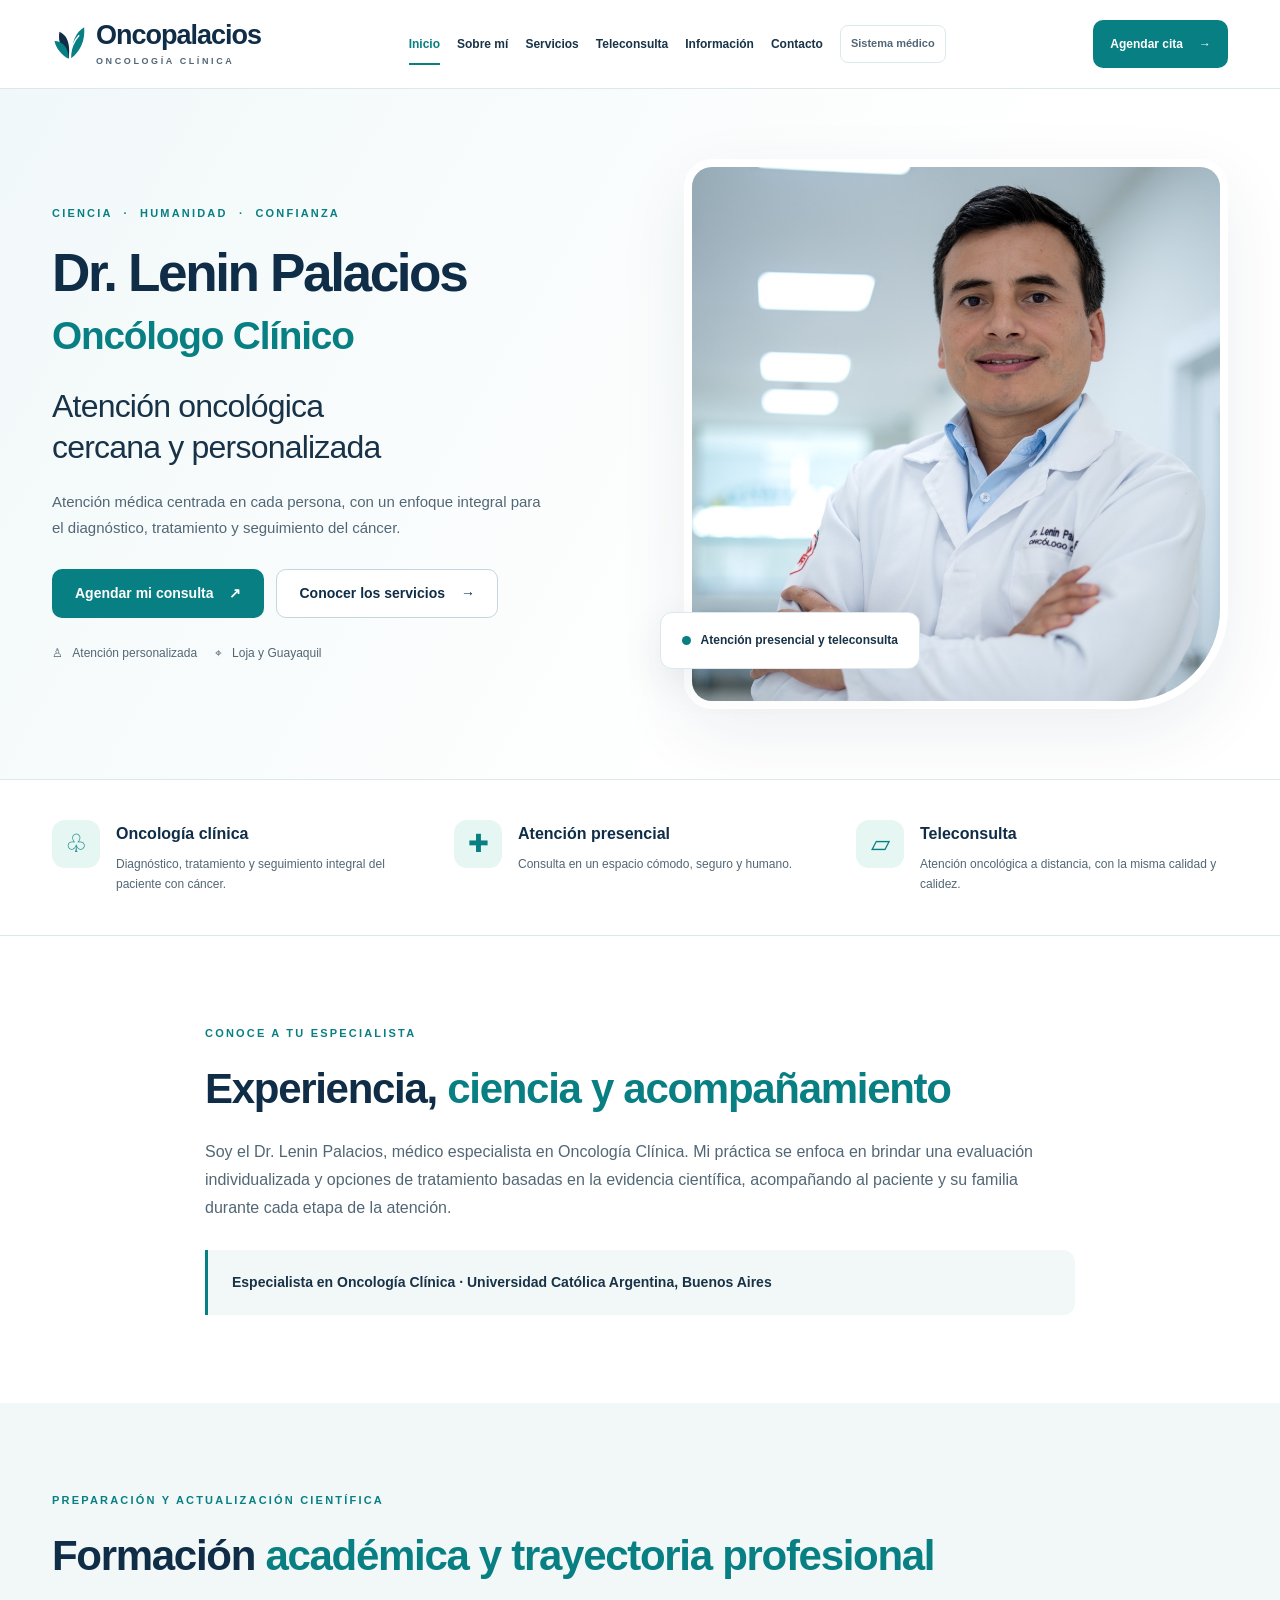
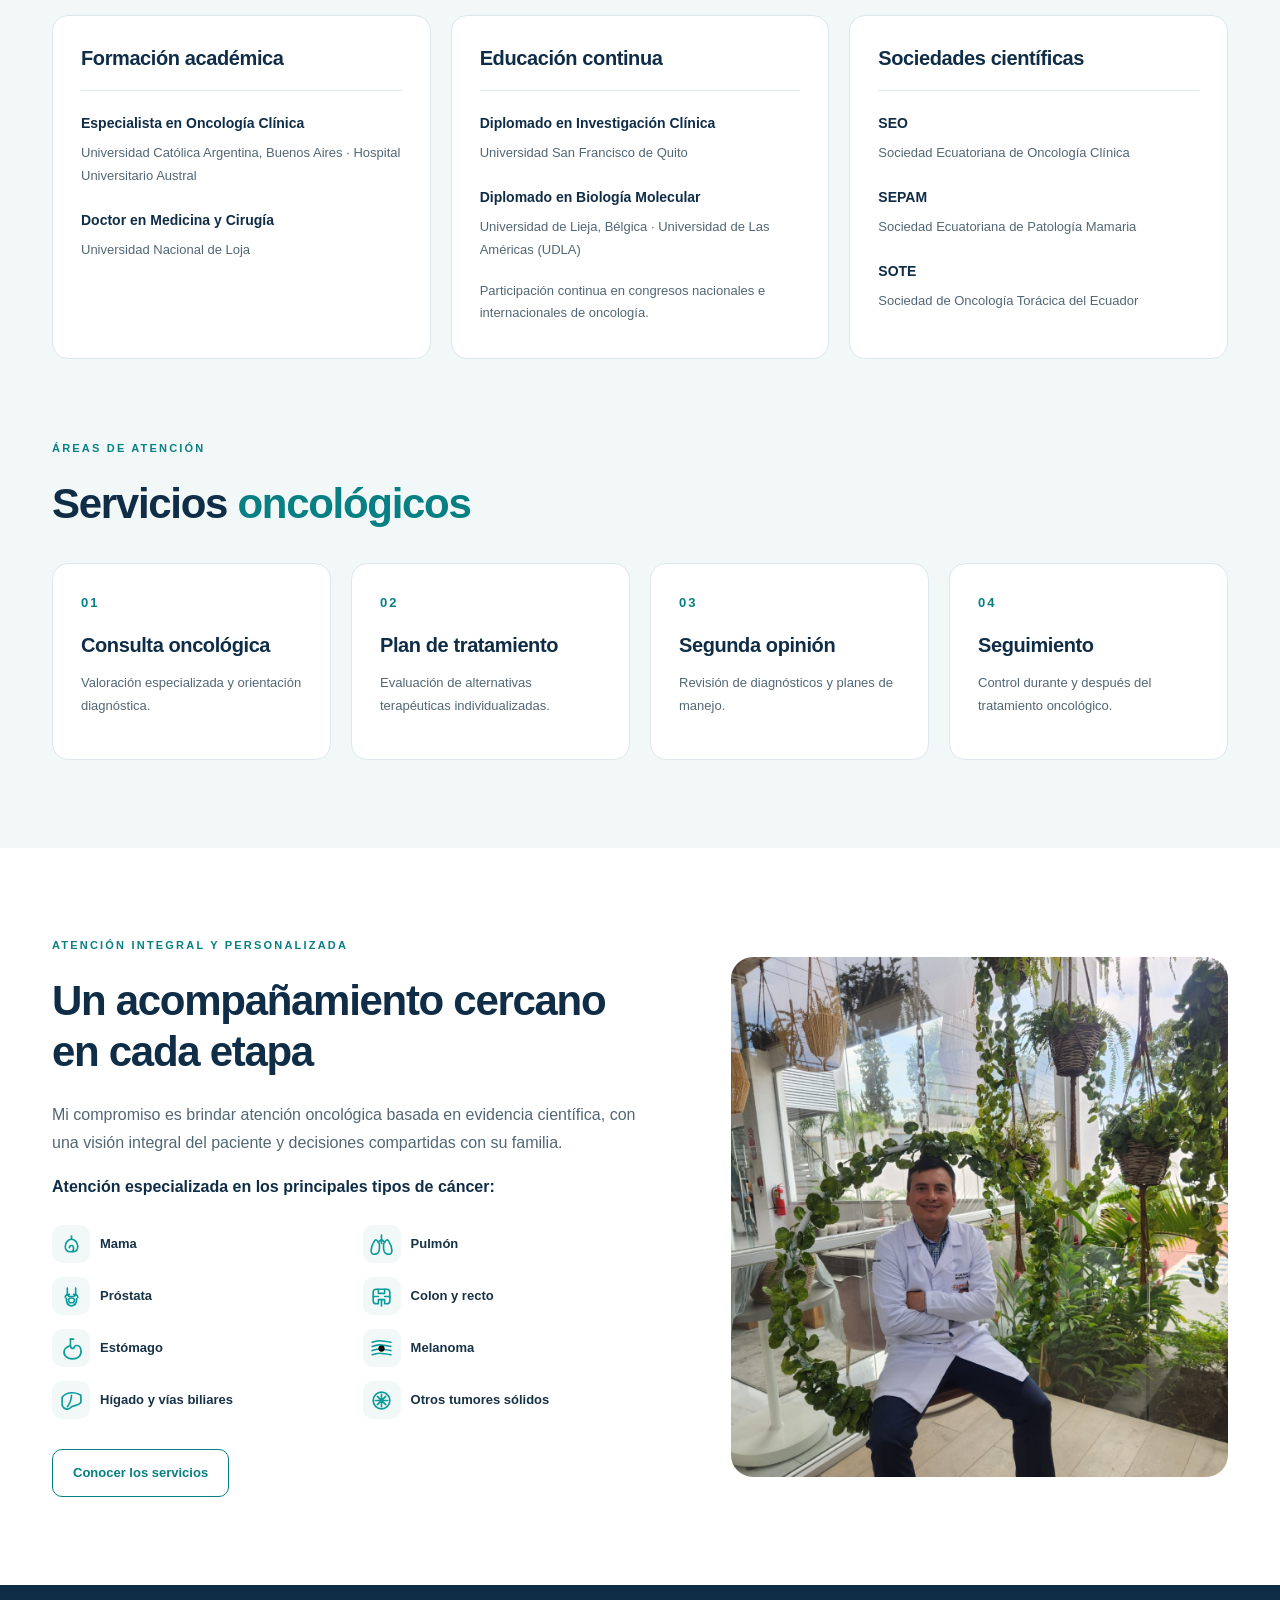
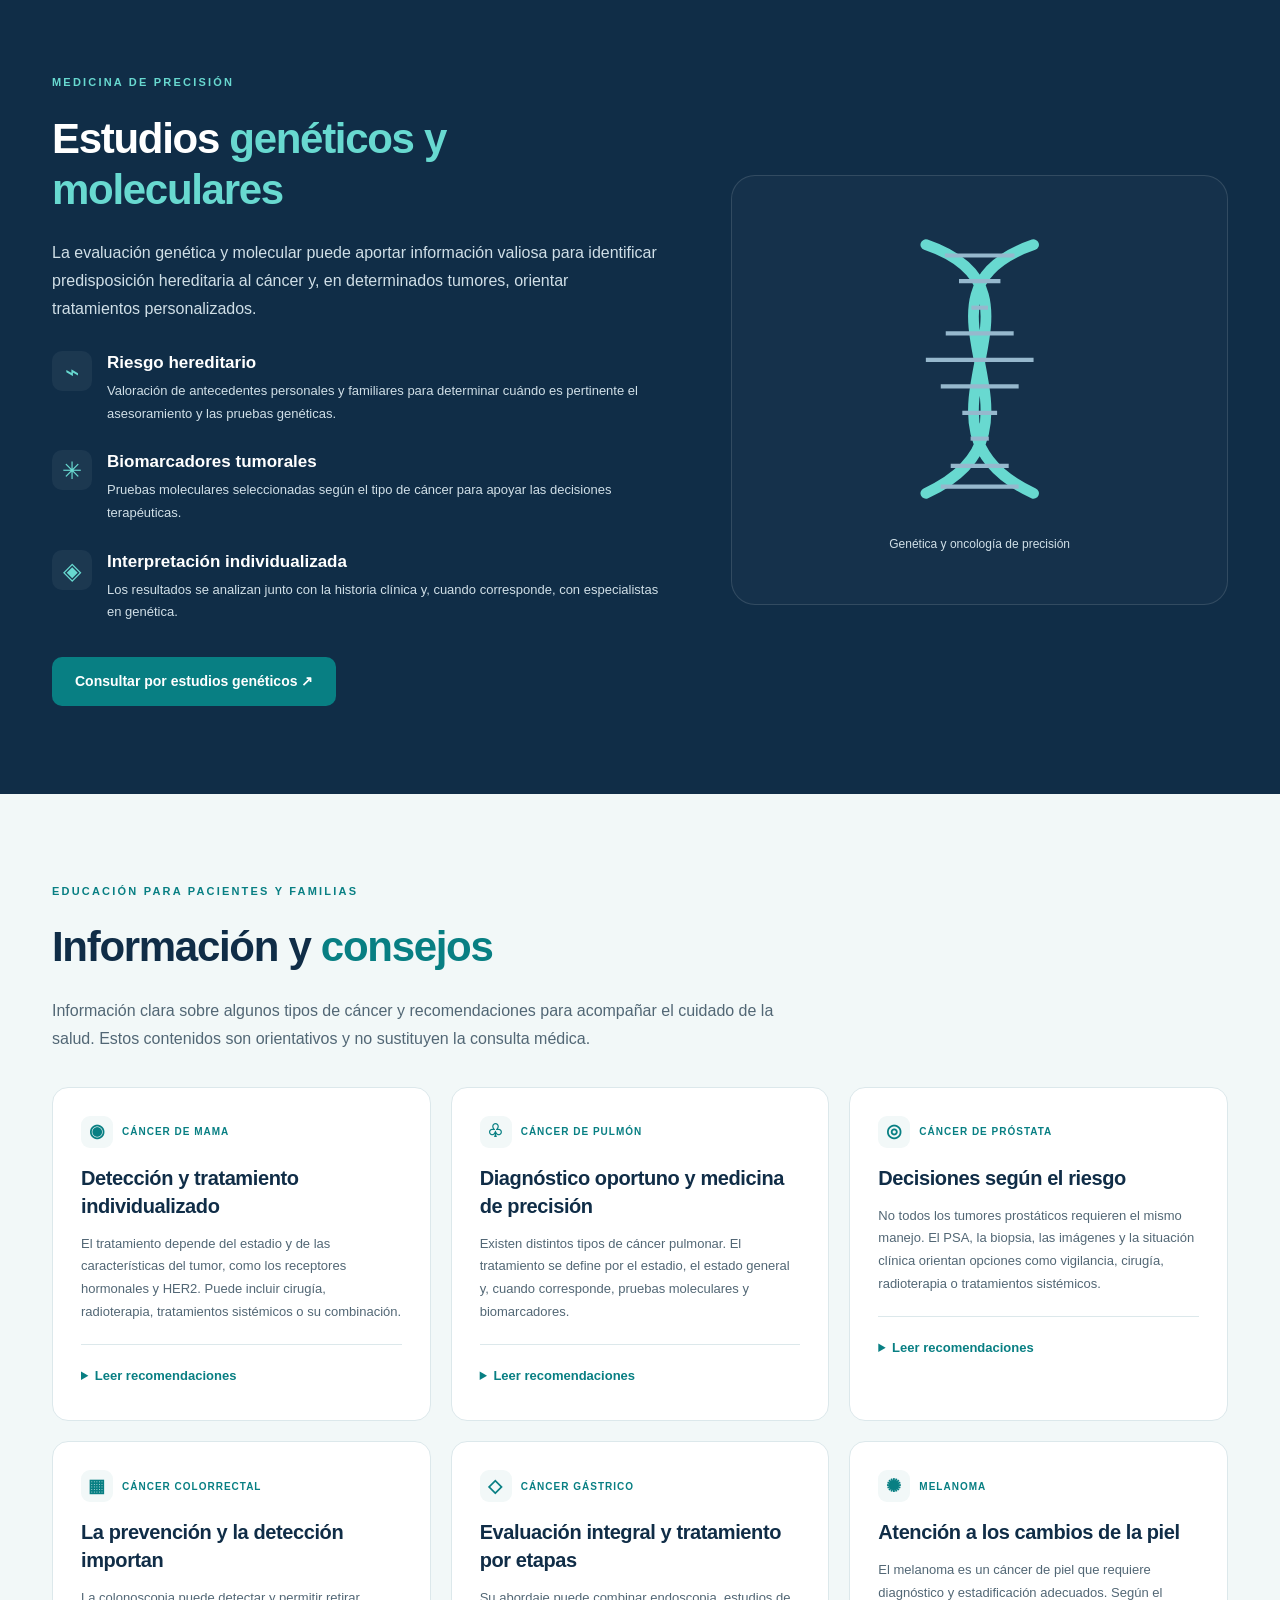
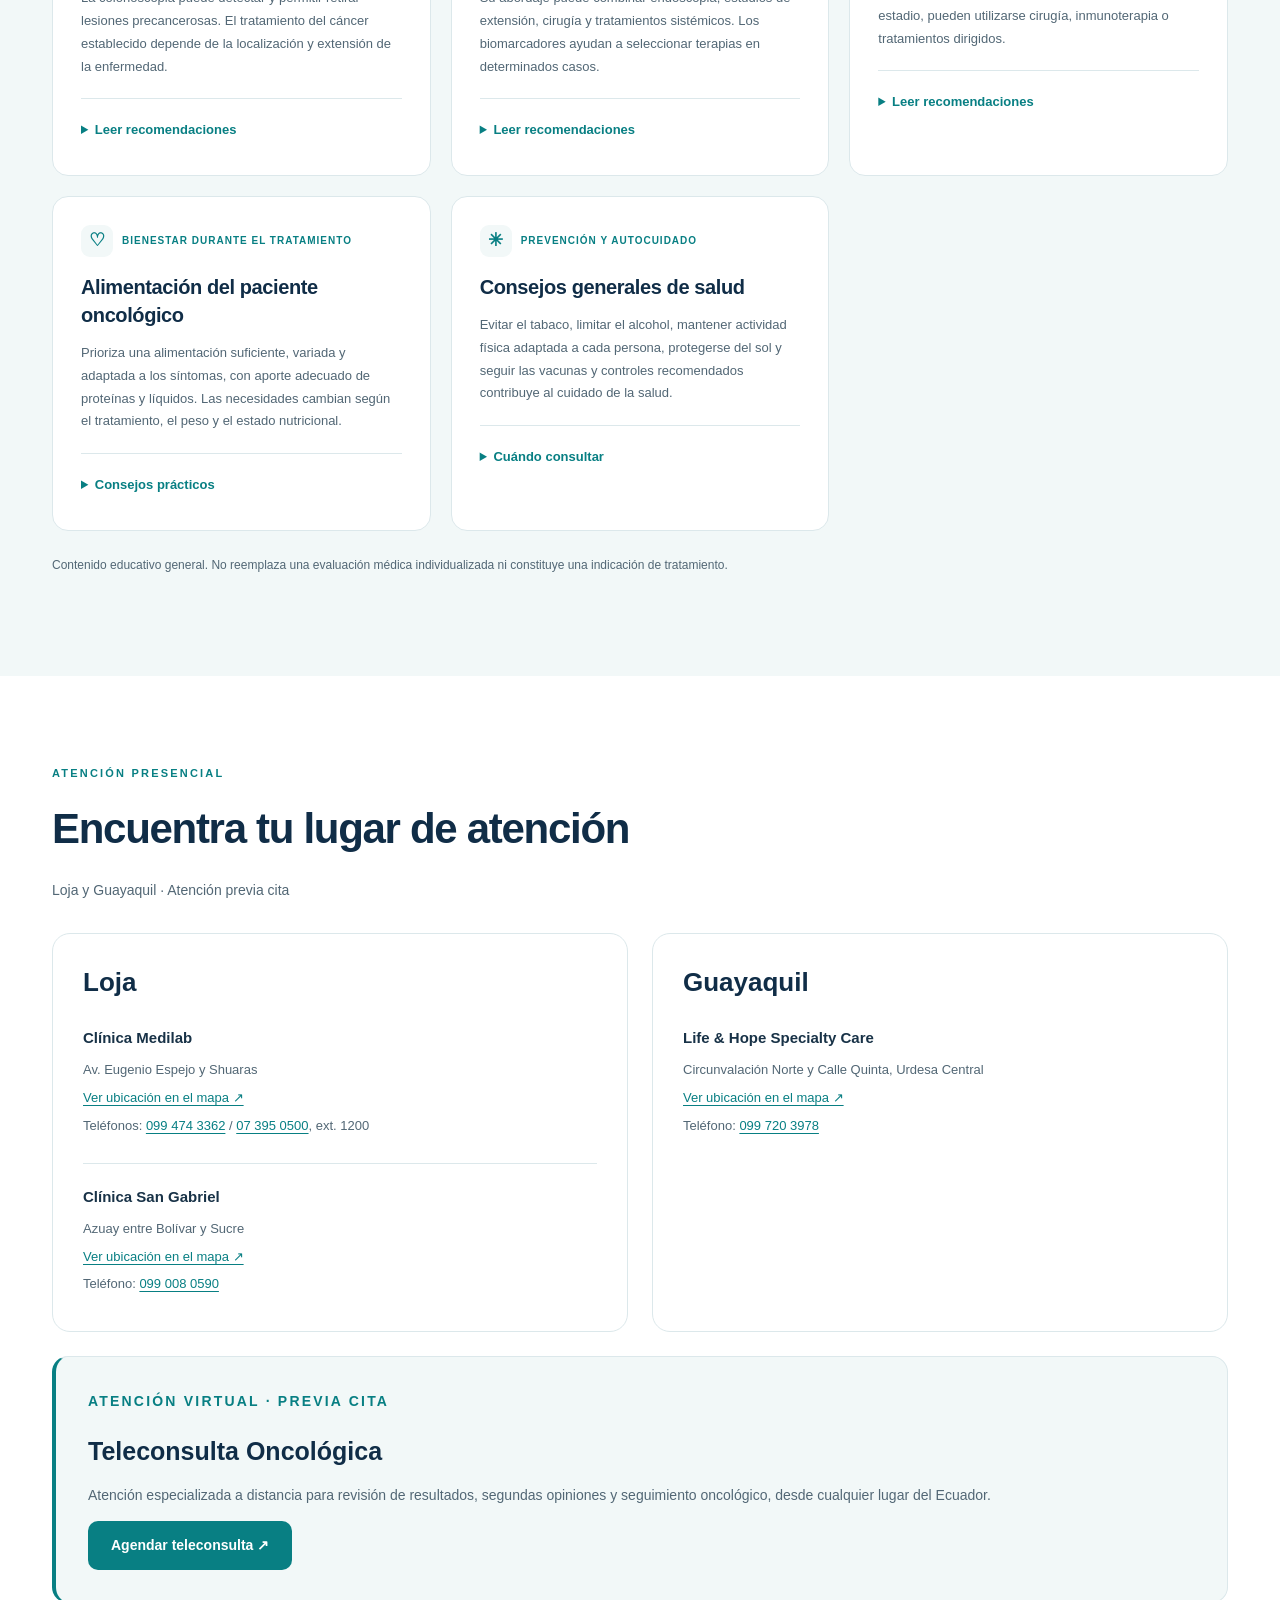
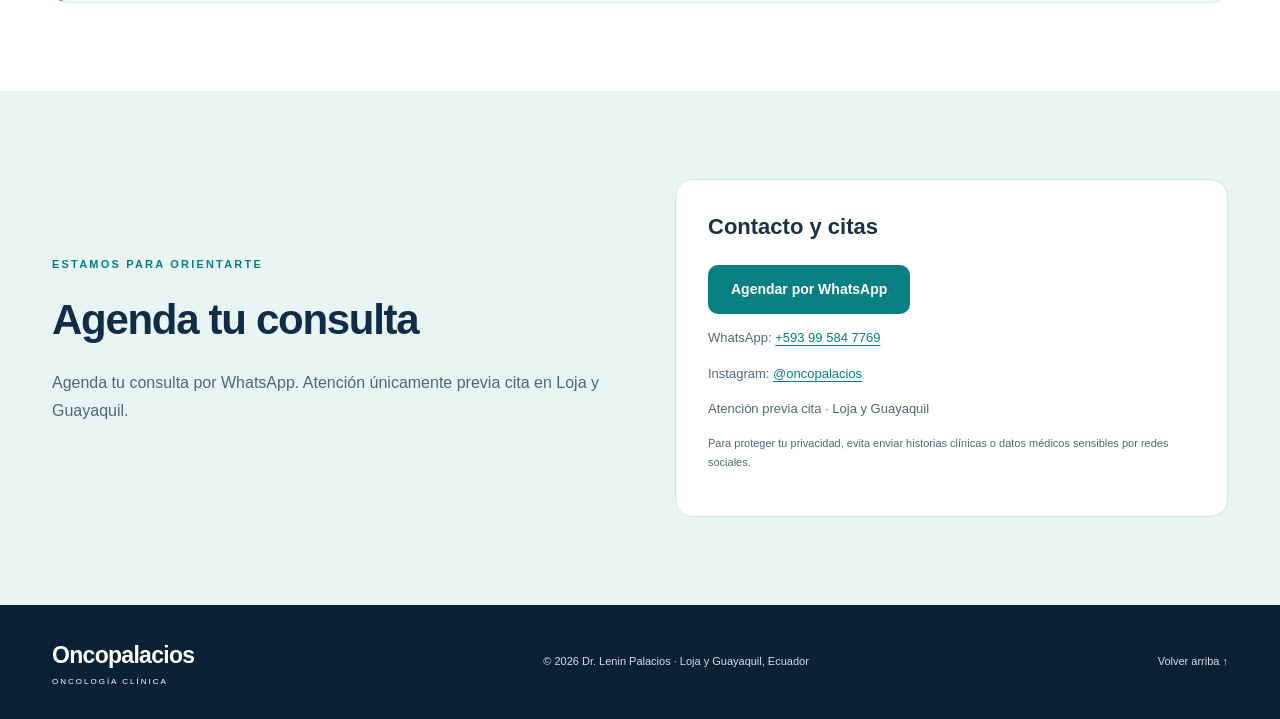
==== index.html @ f852347d "Restaura únicamente la paleta azul marino y verde turquesa" ====
<!DOCTYPE html>

<html lang="es"><head><meta charset="utf-8"/><meta content="width=device-width, initial-scale=1" name="viewport"/>
<title>Dr. Lenin Palacios | Oncopalacios · Oncología Clínica</title>
<meta content="Dr. Lenin Palacios, oncólogo clínico. Atención presencial en Loja y Guayaquil y teleconsulta oncológica en Ecuador." name="description"/>
<meta content="#102d47" name="theme-color"/><link href="styles.css" rel="stylesheet"/></head><body><a class="skip-link" href="#contenido">Saltar al contenido</a>
<header class="site-header"><div class="wrap header-inner">
<a aria-label="Oncopalacios, ir al inicio" class="brand" href="#inicio"><svg aria-hidden="true" class="leaf-logo" viewbox="0 0 55 62" xmlns="http://www.w3.org/2000/svg">
<path d="M27 55C16 40 9 29 12 11c12 6 18 17 15 44Z" fill="#833b4b"></path>
<path d="M31 54C31 30 38 12 52 4c2 21-6 39-21 50Z" fill="#b77d86"></path>
<path d="M27 55C16 49 7 39 4 26c13 0 23 11 23 29Z" fill="#a75665"></path>
<path d="M28 57C30 37 37 24 44 17" fill="none" stroke="#fff" stroke-width="2.3"></path>
</svg><span class="brand-text">Oncopalacios<small>ONCOLOGÍA CLÍNICA</small></span></a>
<button aria-controls="primary-nav" aria-expanded="false" aria-label="Abrir menú" class="menu-toggle" type="button">☰</button>
<nav aria-label="Navegación principal" id="primary-nav">
<a class="active" href="#inicio">Inicio</a><a href="#perfil">Sobre mí</a><a href="#servicios">Servicios</a>
<a href="#teleconsulta">Teleconsulta</a><a href="#informacion">Información</a><a href="#contacto">Contacto</a>
<a aria-label="Sistema médico, acceso privado" class="nav-system" href="https://oncomedic.up.railway.app/" rel="noopener noreferrer" target="_blank">Sistema médico</a></nav>
<div class="header-actions"><a class="header-cta" href="https://wa.me/593995847769?text=Hola%2C%20deseo%20agendar%20una%20consulta%20oncol%C3%B3gica." rel="noopener noreferrer" target="_blank">Agendar cita <span aria-hidden="true">→</span></a></div>
</div></header><main id="contenido"><section class="hero" id="inicio"><div class="hero-glow"></div><div class="wrap hero-inner">
<div class="hero-copy"><p class="hero-kicker">CIENCIA <span>·</span> HUMANIDAD <span>·</span> CONFIANZA</p><h1><span class="hero-name">Dr. Lenin Palacios</span><em>Oncólogo Clínico</em></h1><h2 class="hero-message">Atención oncológica <span>cercana y personalizada</span></h2><div class="hero-rule"></div><p class="hero-description">Atención médica centrada en cada persona, con un enfoque integral para el diagnóstico, tratamiento y seguimiento del cáncer.</p><div class="hero-actions"><a class="btn btn-primary" href="https://wa.me/593995847769?text=Hola%2C%20deseo%20agendar%20una%20consulta%20oncol%C3%B3gica." target="_blank" rel="noopener noreferrer">Agendar mi consulta <span aria-hidden="true">↗</span></a><a class="btn btn-ghost" href="#servicios">Conocer los servicios <span aria-hidden="true">→</span></a></div><div class="hero-notes"><span>♙   Atención personalizada</span><span>⌖   Loja y Guayaquil</span></div></div>
<div class="hero-visual">
<div class="portrait-caption"><span class="status-dot" aria-hidden="true"></span> Atención presencial y teleconsulta</div><div class="doctor-portrait"><img alt="Dr. Lenin Palacios, oncólogo clínico, fotografía real" fetchpriority="high" src="assets/doctor-principal.jpg"/></div>

</div>
</div></section>
<section aria-label="Modalidades de atención" class="highlights"><div class="wrap highlights-grid">
<a class="highlight" href="#servicios"><span class="highlight-icon">♧</span><span><strong>Oncología clínica</strong><small>Diagnóstico, tratamiento y seguimiento integral del paciente con cáncer.</small></span></a>
<a class="highlight" href="#ubicaciones"><span class="highlight-icon">✚</span><span><strong>Atención presencial</strong><small>Consulta en un espacio cómodo, seguro y humano.</small></span></a>
<a class="highlight" href="#teleconsulta"><span class="highlight-icon">▱</span><span><strong>Teleconsulta</strong><small>Atención oncológica a distancia, con la misma calidad y calidez.</small></span></a>
</div></section><section class="section" id="perfil"><div class="wrap narrow"><p class="eyebrow">CONOCE A TU ESPECIALISTA</p><h2>Experiencia, <span class="accent-green">ciencia y acompañamiento</span></h2><p>Soy el Dr. Lenin Palacios, médico especialista en Oncología Clínica. Mi práctica se enfoca en brindar una evaluación individualizada y opciones de tratamiento basadas en la evidencia científica, acompañando al paciente y su familia durante cada etapa de la atención.</p><div class="credential">Especialista en Oncología Clínica · Universidad Católica Argentina, Buenos Aires</div></div></section><section class="section soft" id="trayectoria"><div class="wrap"><p class="eyebrow">PREPARACIÓN Y ACTUALIZACIÓN CIENTÍFICA</p><h2>Formación <span class="accent-green">académica y trayectoria profesional</span></h2><div class="trajectory-grid"><article class="trajectory-card"><h3>Formación académica</h3><div class="trajectory-item"><strong>Especialista en Oncología Clínica</strong><p>Universidad Católica Argentina, Buenos Aires · Hospital Universitario Austral</p></div><div class="trajectory-item"><strong>Doctor en Medicina y Cirugía</strong><p>Universidad Nacional de Loja</p></div></article><article class="trajectory-card"><h3>Educación continua</h3><div class="trajectory-item"><strong>Diplomado en Investigación Clínica</strong><p>Universidad San Francisco de Quito</p></div><div class="trajectory-item"><strong>Diplomado en Biología Molecular</strong><p>Universidad de Lieja, Bélgica · Universidad de Las Américas (UDLA)</p></div><div class="trajectory-item"><p>Participación continua en congresos nacionales e internacionales de oncología.</p></div></article><article class="trajectory-card"><h3>Sociedades científicas</h3><div class="trajectory-item"><strong>SEO</strong><p>Sociedad Ecuatoriana de Oncología Clínica</p></div><div class="trajectory-item"><strong>SEPAM</strong><p>Sociedad Ecuatoriana de Patología Mamaria</p></div><div class="trajectory-item"><strong>SOTE</strong><p>Sociedad de Oncología Torácica del Ecuador</p></div></article></div></div></section><section class="section soft" id="servicios"><div class="wrap"><p class="eyebrow">ÁREAS DE ATENCIÓN</p><h2>Servicios <span class="accent-green">oncológicos</span></h2><div class="cards"><article class="service"><div class="service-icon">01</div><h3>Consulta oncológica</h3><p>Valoración especializada y orientación diagnóstica.</p></article><article class="service"><div class="service-icon">02</div><h3>Plan de tratamiento</h3><p>Evaluación de alternativas terapéuticas individualizadas.</p></article><article class="service"><div class="service-icon">03</div><h3>Segunda opinión</h3><p>Revisión de diagnósticos y planes de manejo.</p></article><article class="service"><div class="service-icon">04</div><h3>Seguimiento</h3><p>Control durante y después del tratamiento oncológico.</p></article></div></div></section><section class="section specialty-band" id="especialidades"><div class="wrap specialty-layout"><div class="specialty-copy"><p class="eyebrow">ATENCIÓN INTEGRAL Y PERSONALIZADA</p><h2>Un acompañamiento cercano en cada etapa</h2><p>Mi compromiso es brindar atención oncológica basada en evidencia científica, con una visión integral del paciente y decisiones compartidas con su familia.</p><p class="specialty-intro">Atención especializada en los principales tipos de cáncer:</p><div class="cancer-list"><a href="#informacion"><span><img alt="" aria-hidden="true" src="assets/icono-mama.svg"/></span>Mama</a><a href="#informacion"><span><img alt="" aria-hidden="true" src="assets/icono-pulmon.svg"/></span>Pulmón</a><a href="#informacion"><span><img alt="" aria-hidden="true" src="assets/icono-prostata.svg"/></span>Próstata</a><a href="#informacion"><span><img alt="" aria-hidden="true" src="assets/icono-colon.svg"/></span>Colon y recto</a><a href="#informacion"><span><img alt="" aria-hidden="true" src="assets/icono-estomago.svg"/></span>Estómago</a><a href="#informacion"><span><img alt="" aria-hidden="true" src="assets/icono-melanoma.svg"/></span>Melanoma</a><a href="#informacion"><span><img alt="" aria-hidden="true" src="assets/icono-higado.svg"/></span>Hígado y vías biliares</a><a href="#informacion"><span><img alt="" aria-hidden="true" src="assets/icono-otros.svg"/></span>Otros tumores sólidos</a></div><a class="btn-outline" href="#servicios">Conocer los servicios</a></div><div class="specialty-photo"><img alt="Dr. Lenin Palacios en un entorno clínico con vegetación" loading="lazy" src="assets/foto-acompanamiento.jpg"/></div></div></section><section class="section genetics" id="genetica"><div class="wrap genetics-layout"><div><p class="eyebrow">MEDICINA DE PRECISIÓN</p><h2>Estudios <span class="accent-green">genéticos y moleculares</span></h2><p>La evaluación genética y molecular puede aportar información valiosa para identificar predisposición hereditaria al cáncer y, en determinados tumores, orientar tratamientos personalizados.</p><div class="genetics-points"><article><span class="genetics-symbol">⌁</span><div><h3>Riesgo hereditario</h3><p>Valoración de antecedentes personales y familiares para determinar cuándo es pertinente el asesoramiento y las pruebas genéticas.</p></div></article><article><span class="genetics-symbol">✳</span><div><h3>Biomarcadores tumorales</h3><p>Pruebas moleculares seleccionadas según el tipo de cáncer para apoyar las decisiones terapéuticas.</p></div></article><article><span class="genetics-symbol">◈</span><div><h3>Interpretación individualizada</h3><p>Los resultados se analizan junto con la historia clínica y, cuando corresponde, con especialistas en genética.</p></div></article></div><a class="btn" href="https://wa.me/593995847769?text=Hola%2C%20deseo%20informaci%C3%B3n%20sobre%20valoraci%C3%B3n%20gen%C3%A9tica%20oncol%C3%B3gica." rel="noopener noreferrer" target="_blank">Consultar por estudios genéticos ↗</a></div><div aria-hidden="true" class="genetics-art"><svg viewbox="0 0 260 350" xmlns="http://www.w3.org/2000/svg"><path d="M65 25 C240 85 20 245 195 325 M195 25 C20 85 240 245 65 325" fill="none" stroke="#6C426D" stroke-linecap="round" stroke-width="13"></path><g stroke="#929A70" stroke-width="5"><path d="M88 38H172"></path><path d="M105 69H155"></path><path d="M120 101H140"></path><path d="M89 132H171"></path><path d="M65 164H195"></path><path d="M83 196H177"></path><path d="M109 228H151"></path><path d="M119 259H141"></path><path d="M95 292H165"></path><path d="M83 317H177"></path></g></svg><span>Genética y oncología de precisión</span></div></div></section><section class="section resources" id="informacion"><div class="wrap"><p class="eyebrow">EDUCACIÓN PARA PACIENTES Y FAMILIAS</p><h2>Información y <span class="accent-green">consejos</span></h2><p class="section-intro">Información clara sobre algunos tipos de cáncer y recomendaciones para acompañar el cuidado de la salud. Estos contenidos son orientativos y no sustituyen la consulta médica.</p>
<div class="resource-grid">
<article class="resource-card"><span class="resource-label"><span aria-hidden="true" class="cancer-icon">◉</span>Cáncer de mama</span><h3>Detección y tratamiento individualizado</h3><p>El tratamiento depende del estadio y de las características del tumor, como los receptores hormonales y HER2. Puede incluir cirugía, radioterapia, tratamientos sistémicos o su combinación.</p><details><summary>Leer recomendaciones</summary><p>Consulta ante cambios persistentes en la mama o el pezón. La edad y frecuencia de los estudios de detección deben individualizarse según los antecedentes y el riesgo.</p></details></article>
<article class="resource-card"><span class="resource-label"><span aria-hidden="true" class="cancer-icon">♧</span>Cáncer de pulmón</span><h3>Diagnóstico oportuno y medicina de precisión</h3><p>Existen distintos tipos de cáncer pulmonar. El tratamiento se define por el estadio, el estado general y, cuando corresponde, pruebas moleculares y biomarcadores.</p><details><summary>Leer recomendaciones</summary><p>Evitar el tabaco es una medida fundamental. Personas con alto riesgo pueden beneficiarse de programas de detección con tomografía de baja dosis, según criterios médicos.</p></details></article>
<article class="resource-card"><span class="resource-label"><span aria-hidden="true" class="cancer-icon">◎</span>Cáncer de próstata</span><h3>Decisiones según el riesgo</h3><p>No todos los tumores prostáticos requieren el mismo manejo. El PSA, la biopsia, las imágenes y la situación clínica orientan opciones como vigilancia, cirugía, radioterapia o tratamientos sistémicos.</p><details><summary>Leer recomendaciones</summary><p>La decisión sobre pruebas de detección debe conversarse con el médico, considerando edad, antecedentes familiares y preferencias del paciente.</p></details></article>
<article class="resource-card"><span class="resource-label"><span aria-hidden="true" class="cancer-icon">▦</span>Cáncer colorrectal</span><h3>La prevención y la detección importan</h3><p>La colonoscopia puede detectar y permitir retirar lesiones precancerosas. El tratamiento del cáncer establecido depende de la localización y extensión de la enfermedad.</p><details><summary>Leer recomendaciones</summary><p>Consulta ante sangre en las heces, anemia sin explicación o cambios persistentes del hábito intestinal. La edad de inicio del tamizaje depende del riesgo individual.</p></details></article>
<article class="resource-card"><span class="resource-label"><span aria-hidden="true" class="cancer-icon">◇</span>Cáncer gástrico</span><h3>Evaluación integral y tratamiento por etapas</h3><p>Su abordaje puede combinar endoscopia, estudios de extensión, cirugía y tratamientos sistémicos. Los biomarcadores ayudan a seleccionar terapias en determinados casos.</p><details><summary>Leer recomendaciones</summary><p>Los síntomas persistentes, la pérdida involuntaria de peso o el sangrado digestivo requieren valoración. La infección por <em>Helicobacter pylori</em> es un factor de riesgo modificable.</p></details></article>
<article class="resource-card"><span class="resource-label"><span aria-hidden="true" class="cancer-icon">✺</span>Melanoma</span><h3>Atención a los cambios de la piel</h3><p>El melanoma es un cáncer de piel que requiere diagnóstico y estadificación adecuados. Según el estadio, pueden utilizarse cirugía, inmunoterapia o tratamientos dirigidos.</p><details><summary>Leer recomendaciones</summary><p>Protege tu piel de la radiación ultravioleta y consulta por lunares nuevos o lesiones que cambian de forma, color, tamaño o sangran.</p></details></article>
<article class="resource-card resource-wide"><span class="resource-label"><span aria-hidden="true" class="cancer-icon">♡</span>Bienestar durante el tratamiento</span><h3>Alimentación del paciente oncológico</h3><p>Prioriza una alimentación suficiente, variada y adaptada a los síntomas, con aporte adecuado de proteínas y líquidos. Las necesidades cambian según el tratamiento, el peso y el estado nutricional.</p><details><summary>Consejos prácticos</summary><p>Si hay falta de apetito, pueden ayudar comidas pequeñas y frecuentes. Ante náuseas, dificultad para tragar o pérdida de peso, solicita valoración nutricional. Evita dietas restrictivas y suplementos sin indicación del equipo tratante.</p></details></article>
<article class="resource-card resource-wide"><span class="resource-label"><span aria-hidden="true" class="cancer-icon">✳</span>Prevención y autocuidado</span><h3>Consejos generales de salud</h3><p>Evitar el tabaco, limitar el alcohol, mantener actividad física adaptada a cada persona, protegerse del sol y seguir las vacunas y controles recomendados contribuye al cuidado de la salud.</p><details><summary>Cuándo consultar</summary><p>Durante un tratamiento oncológico, la fiebre, dificultad respiratoria, sangrado importante o deterioro rápido requieren valoración médica urgente. Consulta al equipo tratante sobre las indicaciones específicas de tu tratamiento.</p></details></article>
</div><p class="resources-note">Contenido educativo general. No reemplaza una evaluación médica individualizada ni constituye una indicación de tratamiento.</p></div></section><section class="section" id="ubicaciones"><div class="wrap"><p class="eyebrow">ATENCIÓN PRESENCIAL</p><h2>Encuentra tu lugar de atención</h2><p class="location-appointment">Loja y Guayaquil · Atención previa cita</p><div class="locations"><div><h3>Loja</h3>
<div class="clinic"><h4>Clínica Medilab</h4><p>Av. Eugenio Espejo y Shuaras</p><p><a href="https://www.google.com/maps/search/?api=1&amp;query=Cl%C3%ADnica%20Medilab%20Av.%20Eugenio%20Espejo%20y%20Shuaras%20Loja%20Ecuador" target="_blank" rel="noopener noreferrer">Ver ubicación en el mapa ↗</a></p><p>Teléfonos: <a href="tel:+593994743362">099 474 3362</a> / <a href="tel:+59373950500">07 395 0500</a>, ext. 1200</p></div>
<div class="clinic"><h4>Clínica San Gabriel</h4><p>Azuay entre Bolívar y Sucre</p><p><a href="https://www.google.com/maps/search/?api=1&amp;query=Cl%C3%ADnica%20San%20Gabriel%20Azuay%20entre%20Bol%C3%ADvar%20y%20Sucre%20Loja%20Ecuador" target="_blank" rel="noopener noreferrer">Ver ubicación en el mapa ↗</a></p><p>Teléfono: <a href="tel:+593990080590">099 008 0590</a></p></div>
</div><div><h3>Guayaquil</h3><div class="clinic"><h4>Life &amp; Hope Specialty Care</h4><p>Circunvalación Norte y Calle Quinta, Urdesa Central</p><p><a href="https://www.google.com/maps/search/?api=1&amp;query=Life%20%26%20Hope%20Specialty%20Care%20Circunvalaci%C3%B3n%20Norte%20y%20Calle%20Quinta%2C%20Urdesa%20Central%20Guayaquil%20Ecuador" target="_blank" rel="noopener noreferrer">Ver ubicación en el mapa ↗</a></p><p>Teléfono: <a href="tel:+593997203978">099 720 3978</a></p></div></div></div><div class="teleconsulta-ubicaciones" id="teleconsulta">
<p class="eyebrow">ATENCIÓN VIRTUAL · PREVIA CITA</p>
<h3>Teleconsulta Oncológica</h3>
<p>Atención especializada a distancia para revisión de resultados, segundas opiniones y seguimiento oncológico, desde cualquier lugar del Ecuador.</p>
<a class="btn" href="https://wa.me/593995847769?text=Hola%2C%20deseo%20agendar%20una%20teleconsulta%20oncol%C3%B3gica." rel="noopener noreferrer" target="_blank">Agendar teleconsulta ↗</a>
</div></div></section><section class="section contact" id="contacto"><div class="wrap contact-grid"><div><p class="eyebrow light">ESTAMOS PARA ORIENTARTE</p><h2>Agenda tu consulta</h2><p>Agenda tu consulta por WhatsApp. Atención únicamente previa cita en Loja y Guayaquil.</p></div><div class="contact-panel"><h3>Contacto y citas</h3><a class="btn" href="https://wa.me/593995847769?text=Hola%2C%20deseo%20agendar%20una%20consulta%20oncol%C3%B3gica." rel="noopener noreferrer" target="_blank">Agendar por WhatsApp</a><p>WhatsApp: <a href="https://wa.me/593995847769" rel="noopener noreferrer" target="_blank">+593 99 584 7769</a></p><p>Instagram: <a href="https://www.instagram.com/oncopalacios/" rel="noopener noreferrer" target="_blank">@oncopalacios</a></p><p>Atención previa cita · Loja y Guayaquil</p><p class="fine">Para proteger tu privacidad, evita enviar historias clínicas o datos médicos sensibles por redes sociales.</p></div></div></section></main><footer><div class="wrap footer-row"><div class="footer-brand">Oncopalacios <small>Oncología Clínica</small></div><div>© <span id="year"></span> Dr. Lenin Palacios · Loja y Guayaquil, Ecuador</div><a href="#inicio">Volver arriba ↑</a></div></footer>
<script src="site.js" defer></script></body></html>
---- styles.css ----
/* Oncomedic: azul marino y verde turquesa. Paleta centralizada para ajustes de marca. */
:root{--navy:#102d47;--navy-deep:#0a2034;--turquoise:#087f83;--turquoise-bright:#42c7be;--ink:#183247;--muted:#526775;--soft:#f2f8f8;--line:#dce8eb;--white:#fff;--sans:Inter,'Segoe UI',Arial,sans-serif;--wine:var(--navy);--wine-dark:var(--navy-deep)}
*{box-sizing:border-box}html{scroll-behavior:smooth;scroll-padding-top:110px}body{margin:0;background:var(--white);color:var(--ink);font:16px/1.75 var(--sans);-webkit-font-smoothing:antialiased}a{color:inherit;text-decoration:none}img{display:block;max-width:100%}button{font:inherit}a,button,summary{-webkit-tap-highlight-color:transparent}a:focus-visible,button:focus-visible,summary:focus-visible{outline:3px solid var(--turquoise);outline-offset:5px}section[id],div[id]{scroll-margin-top:110px}.wrap{width:min(100%,1256px);padding:0 40px;margin:auto}.skip-link{position:fixed;top:12px;left:12px;z-index:100;background:var(--navy);color:white;padding:12px 20px;transform:translateY(-150%);border-radius:8px}.skip-link:focus{transform:none}
.site-header{position:sticky;top:0;z-index:30;background:#ffffffed;border-bottom:1px solid var(--line);backdrop-filter:blur(16px)}.header-inner{height:88px;display:flex;align-items:center;justify-content:space-between;gap:24px}.brand{display:flex;align-items:center;gap:10px;color:var(--navy);font-size:27px;font-weight:750;letter-spacing:-1px;flex-shrink:0}.brand-text{display:flex;flex-direction:column;line-height:1.1;gap:7px}.brand-text small{font-size:9px;letter-spacing:2.6px;font-weight:600;color:var(--muted)}.leaf-logo{width:34px;height:44px}.leaf-logo path:first-child{fill:var(--navy)}.leaf-logo path:nth-child(2),.leaf-logo path:nth-child(3){fill:var(--turquoise)}.site-header nav{display:flex;align-items:center;gap:17px;font-size:12px;font-weight:600}.site-header nav a{padding:8px 0;white-space:nowrap}.site-header nav a:hover,.site-header nav a.active{color:var(--turquoise)}.site-header nav a.active{box-shadow:0 2px var(--turquoise)}.site-header nav .nav-system{font-size:11px;border:1px solid var(--line);border-radius:8px;padding:8px 10px;color:var(--muted)}.header-cta,.btn{display:inline-flex;align-items:center;justify-content:center;gap:16px;min-height:48px;border:1px solid transparent;border-radius:10px;padding:13px 22px;background:var(--turquoise);color:white;font-size:14px;font-weight:650;line-height:1.5;transition:background .2s,transform .2s}.header-cta{white-space:nowrap;font-size:12px;padding:10px 16px}.header-cta:hover,.btn:hover{background:#06686c;transform:translateY(-2px)}.menu-toggle{display:none}.btn-ghost{background:white;color:var(--navy);border-color:#c5d7dc}.btn-ghost:hover{background:var(--soft)}
.hero{position:relative;overflow:hidden;background:linear-gradient(120deg,#f1f8f9 0%,#fff 65%)}.hero-inner{display:grid;grid-template-columns:1.05fr 1fr;gap:60px;align-items:center;min-height:690px;padding-top:58px;padding-bottom:58px}.hero-copy{position:relative;z-index:2}.hero-kicker,.eyebrow{margin:0 0 20px;color:var(--turquoise);font-size:11px;letter-spacing:2.2px;font-weight:750}.hero-kicker span{margin:0 6px}.hero h1{font-size:clamp(36px,4.15vw,59px);line-height:1.12;letter-spacing:-2.4px;margin:0 0 28px;color:var(--navy);font-weight:750}.hero-name{display:block}.hero h1 em{display:block;color:var(--turquoise);font-style:normal;font-size:.73em;letter-spacing:-1.2px;margin-top:12px}.hero-message{font-size:clamp(23px,2.5vw,32px);line-height:1.3;font-weight:500;letter-spacing:-.8px;margin:0 0 20px}.hero-message span{display:block}.hero-rule{display:none}.hero-description{color:var(--muted);font-size:15px;max-width:490px;margin:0}.hero-actions{display:flex;flex-wrap:wrap;gap:12px;margin-top:28px}.hero-notes{display:flex;flex-wrap:wrap;gap:18px;margin-top:25px;font-size:12px;color:var(--muted)}.hero-visual{position:relative;height:550px;min-width:0}.doctor-portrait{position:absolute;inset:0;overflow:hidden;background:#dfeceb;border-radius:28px 28px 100px 28px;border:8px solid white;box-shadow:0 24px 70px #102d4714}.doctor-portrait img{height:100%;width:100%;object-fit:cover;object-position:center 18%}.portrait-caption{position:absolute;z-index:3;left:-24px;bottom:40px;border:1px solid var(--line);border-radius:12px;background:white;box-shadow:0 12px 40px #102d4714;padding:17px 21px;font-size:12px;font-weight:650;display:flex;align-items:center;gap:10px}.status-dot{height:9px;width:9px;border-radius:50%;background:var(--turquoise)}
.highlights{border-top:1px solid var(--line);border-bottom:1px solid var(--line);background:white;padding:32px 0}.highlights-grid{display:grid;grid-template-columns:repeat(3,1fr);gap:30px}.highlight{display:flex;align-items:flex-start;gap:16px;padding:8px 0}.highlight-icon{height:48px;width:48px;flex:0 0 48px;border-radius:13px;background:#e6f6f3;color:var(--turquoise);display:grid;place-items:center;font-size:25px}.highlight strong{display:block;font-size:16px;margin-bottom:6px;color:var(--navy)}.highlight small{display:block;font-size:12px;color:var(--muted);line-height:1.7}.highlight:hover strong{color:var(--turquoise)}
.section{padding:88px 0}.section h2{font-size:clamp(29px,3.3vw,42px);line-height:1.22;letter-spacing:-1.3px;font-weight:700;color:var(--navy);margin:0 0 24px}.section h3{line-height:1.4}.section p{color:var(--muted)}.section .eyebrow{color:var(--turquoise)}.accent-green{color:var(--turquoise)}.narrow{max-width:950px}.credential{margin-top:28px;padding:20px 24px;border-left:3px solid var(--turquoise);border-radius:0 12px 12px 0;background:var(--soft);font-size:14px;font-weight:600}.soft,.resources{background:var(--soft)}#trayectoria{padding-bottom:35px}#servicios{padding-top:45px}.cards,.trajectory-grid,.resource-grid{display:grid;gap:20px;margin-top:34px}.cards{grid-template-columns:repeat(4,minmax(0,1fr))}.trajectory-grid,.resource-grid{grid-template-columns:repeat(3,minmax(0,1fr))}.service,.trajectory-card,.resource-card{background:white;border:1px solid var(--line);border-radius:16px;padding:28px}.service{transition:transform .2s,border-color .2s}.service:hover{transform:translateY(-4px);border-color:var(--turquoise)}.service-icon{color:var(--turquoise);font-size:13px;font-weight:750;letter-spacing:2px}.service h3,.trajectory-card h3,.resource-card h3{font-size:20px;letter-spacing:-.4px;color:var(--navy);margin:16px 0 12px}.service p,.trajectory-item p,.resource-card p{font-size:13px}.trajectory-card h3{margin-top:0;border-bottom:1px solid var(--line);padding-bottom:18px}.trajectory-item{margin:18px 0}.trajectory-item:last-child{margin-bottom:0}.trajectory-item strong{font-size:14px;color:var(--navy)}.trajectory-item p{margin:5px 0}.specialty-band{background:white}.specialty-layout,.genetics-layout{display:grid;grid-template-columns:1.1fr .9fr;gap:72px;align-items:center}.specialty-intro{font-weight:650;color:var(--navy)!important}.cancer-list{display:grid;grid-template-columns:1fr 1fr;gap:14px;margin:24px 0 30px}.cancer-list a{display:flex;align-items:center;gap:10px;font-size:13px;font-weight:600}.cancer-list a:hover{color:var(--turquoise)}.cancer-list a span{height:38px;width:38px;flex-shrink:0;border-radius:10px;background:var(--soft);display:grid;place-items:center}.cancer-list img{height:25px;width:25px}.specialty-photo{height:520px;border-radius:22px;overflow:hidden}.specialty-photo img{width:100%;height:100%;object-fit:cover;object-position:center 40%}.btn-outline{display:inline-flex;min-height:48px;align-items:center;border:1px solid var(--turquoise);color:var(--turquoise);padding:10px 20px;border-radius:10px;font-size:13px;font-weight:650}.btn-outline:hover{background:var(--soft)}.genetics{background:var(--navy);color:white}.genetics h2{color:white}.genetics p{color:#d0dfe7}.genetics .eyebrow,.genetics .accent-green{color:#68d9d0}.genetics-points{margin:28px 0}.genetics-points article{display:flex;gap:15px;margin:20px 0}.genetics-points h3{font-size:17px;margin:0;color:white}.genetics-points p{font-size:13px;margin:5px 0}.genetics-symbol{display:grid;place-items:center;width:40px;height:40px;flex-shrink:0;background:#ffffff0d;color:#68d9d0;border-radius:10px;font-size:24px}.genetics-art{min-height:430px;border:1px solid #ffffff20;background:#ffffff06;border-radius:24px;display:flex;flex-direction:column;align-items:center;justify-content:center;color:#d0dfe7;font-size:12px;gap:20px}.genetics-art svg{height:290px;max-width:85%}.genetics-art svg>path{stroke:#68d9d0}.genetics-art svg g{stroke:#96b8cd}.section-intro{max-width:760px}.resource-label{display:flex;align-items:center;gap:9px;text-transform:uppercase;letter-spacing:1px;font-size:10px;font-weight:750;color:var(--turquoise)}.cancer-icon{display:grid;place-items:center;width:32px;height:32px;background:var(--soft);border-radius:9px;font-size:18px}.resource-card details{border-top:1px solid var(--line);padding-top:15px;margin-top:20px}.resource-card summary{color:var(--turquoise);font-size:13px;font-weight:650;cursor:pointer;padding:5px 0}.resources-note{font-size:12px;margin-top:24px}.location-appointment{font-size:14px;margin-bottom:30px}.locations{display:grid;grid-template-columns:1fr 1fr;gap:24px}.locations>div{border:1px solid var(--line);border-radius:18px;padding:30px}.locations h3{margin:0 0 25px;font-size:26px;color:var(--navy)}.clinic{padding:0 0 20px;margin:0 0 20px;border-bottom:1px solid var(--line)}.clinic:last-child{padding-bottom:0;margin-bottom:0;border:0}.clinic h4{font-size:15px;margin:0 0 8px}.clinic p{font-size:13px;margin:5px 0}.clinic a{color:var(--turquoise);text-decoration:underline;text-underline-offset:3px}.teleconsulta-ubicaciones{margin-top:24px;background:var(--soft);border:1px solid var(--line);border-left:4px solid var(--turquoise);border-radius:16px;padding:32px}.teleconsulta-ubicaciones h3{font-size:25px;margin:0 0 12px;color:var(--navy)}.teleconsulta-ubicaciones p{font-size:14px}.contact{background:#e9f5f3}.contact-grid{display:grid;grid-template-columns:1fr 1fr;align-items:center;gap:70px}.contact-panel{border:1px solid #d0e7e2;background:white;padding:32px;border-radius:18px}.contact-panel h3{font-size:22px;margin:0 0 22px}.contact-panel p{font-size:13px}.contact-panel a:not(.btn){color:var(--turquoise);text-decoration:underline;text-underline-offset:3px}.contact .fine{font-size:11px}footer{background:var(--navy-deep);color:#d0dfe7;padding:30px 0;font-size:11px}.footer-row{display:flex;justify-content:space-between;align-items:center;gap:24px}.footer-brand{font-size:23px;color:white;font-weight:700;letter-spacing:-.7px}.footer-brand small{display:block;font-size:8px;letter-spacing:2px;text-transform:uppercase;font-weight:500}
@media(max-width:1180px){.menu-toggle{display:block;order:3;min-width:44px;min-height:44px;border:1px solid var(--line);border-radius:9px;background:white;color:var(--navy);font-size:22px;cursor:pointer}.header-actions{margin-left:auto}.site-header nav{display:none;position:absolute;top:100%;left:0;right:0;max-height:calc(100dvh - 88px);overflow:auto;background:white;border-bottom:1px solid var(--line);padding:22px 40px;box-shadow:0 18px 25px #102d4710;flex-direction:column;align-items:stretch;gap:6px}.site-header nav.open{display:flex}.site-header nav a{padding:12px;font-size:14px}.site-header nav .nav-system{margin-top:10px;font-size:13px}.hero-inner{gap:30px}.hero-visual{height:500px}.cards{grid-template-columns:repeat(2,minmax(0,1fr))}}
@media(max-width:800px){.wrap{padding-left:24px;padding-right:24px}.hero-inner{grid-template-columns:1fr;gap:35px;padding-top:44px;padding-bottom:40px}.hero-copy{max-width:650px}.hero h1{font-size:48px}.hero-visual{height:480px;max-width:560px;width:100%;margin:auto}.portrait-caption{left:12px;bottom:24px}.highlights-grid{grid-template-columns:1fr;gap:10px}.highlight{border-bottom:1px solid var(--line);padding:16px 0}.highlight:last-child{border:0}.section{padding:60px 0}.trajectory-grid,.resource-grid{grid-template-columns:repeat(2,minmax(0,1fr))}.specialty-layout,.genetics-layout,.contact-grid{grid-template-columns:1fr;gap:35px}.specialty-photo{max-width:560px;height:450px}.genetics-art{min-height:350px}.genetics-art svg{height:240px}.locations{grid-template-columns:1fr}.footer-row{flex-wrap:wrap}.hero-kicker{font-size:10px}}
@media(max-width:520px){.wrap{padding-left:20px;padding-right:20px}.header-inner{height:76px;gap:10px}.brand{font-size:21px;gap:6px}.brand-text small{font-size:7px;letter-spacing:1.8px}.leaf-logo{width:27px;height:36px}.header-cta{font-size:11px;min-height:44px;padding:8px 10px;gap:6px}.header-cta span{display:none}.menu-toggle{min-width:40px;min-height:44px}.hero h1{font-size:clamp(33px,9vw,46px);letter-spacing:-1.4px}.hero-message{font-size:25px}.hero-kicker{font-size:9px;letter-spacing:1.5px}.hero-description{font-size:14px}.hero-actions{flex-direction:column;align-items:stretch}.hero-visual{height:390px}.portrait-caption{font-size:10px;padding:14px}.hero-notes{font-size:11px;gap:12px}.section h2{font-size:30px}.trajectory-grid,.resource-grid,.cards{grid-template-columns:1fr}.service,.trajectory-card,.resource-card{padding:24px}.cancer-list{gap:12px}.cancer-list a{font-size:11px}.specialty-photo{height:390px}.contact-panel,.teleconsulta-ubicaciones,.locations>div{padding:24px}.site-header nav{max-height:calc(100dvh - 76px);padding:18px 20px}.footer-row{align-items:flex-start;flex-direction:column;gap:18px}}
@media(prefers-reduced-motion:reduce){html{scroll-behavior:auto}*,*::before,*::after{transition:none!important;animation:none!important}}
@media(max-width:380px){.header-inner{padding-left:12px;padding-right:12px;gap:6px}.brand{font-size:18px;gap:4px}.brand-text small{font-size:6px;letter-spacing:1.3px}.leaf-logo{width:22px}.header-cta{font-size:10px;padding:8px}.menu-toggle{min-width:36px}.hero-kicker{letter-spacing:1px}}
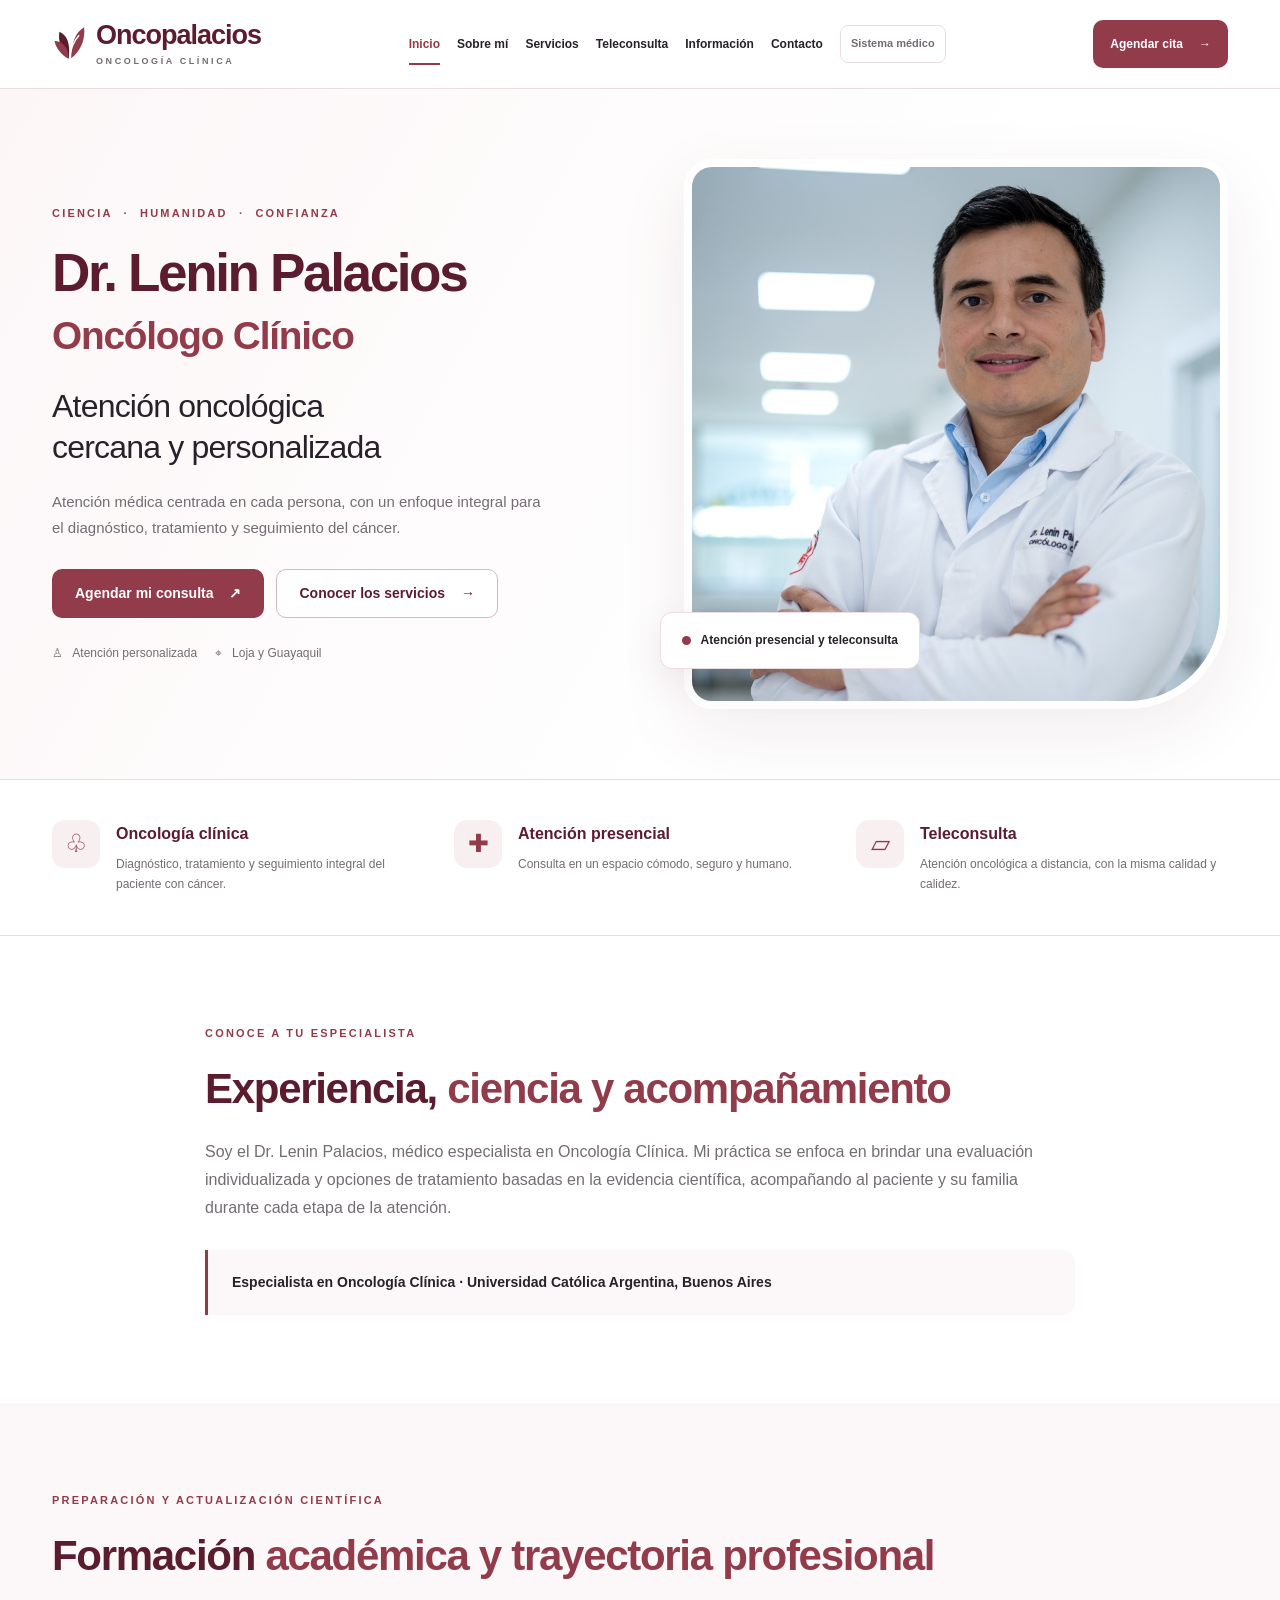
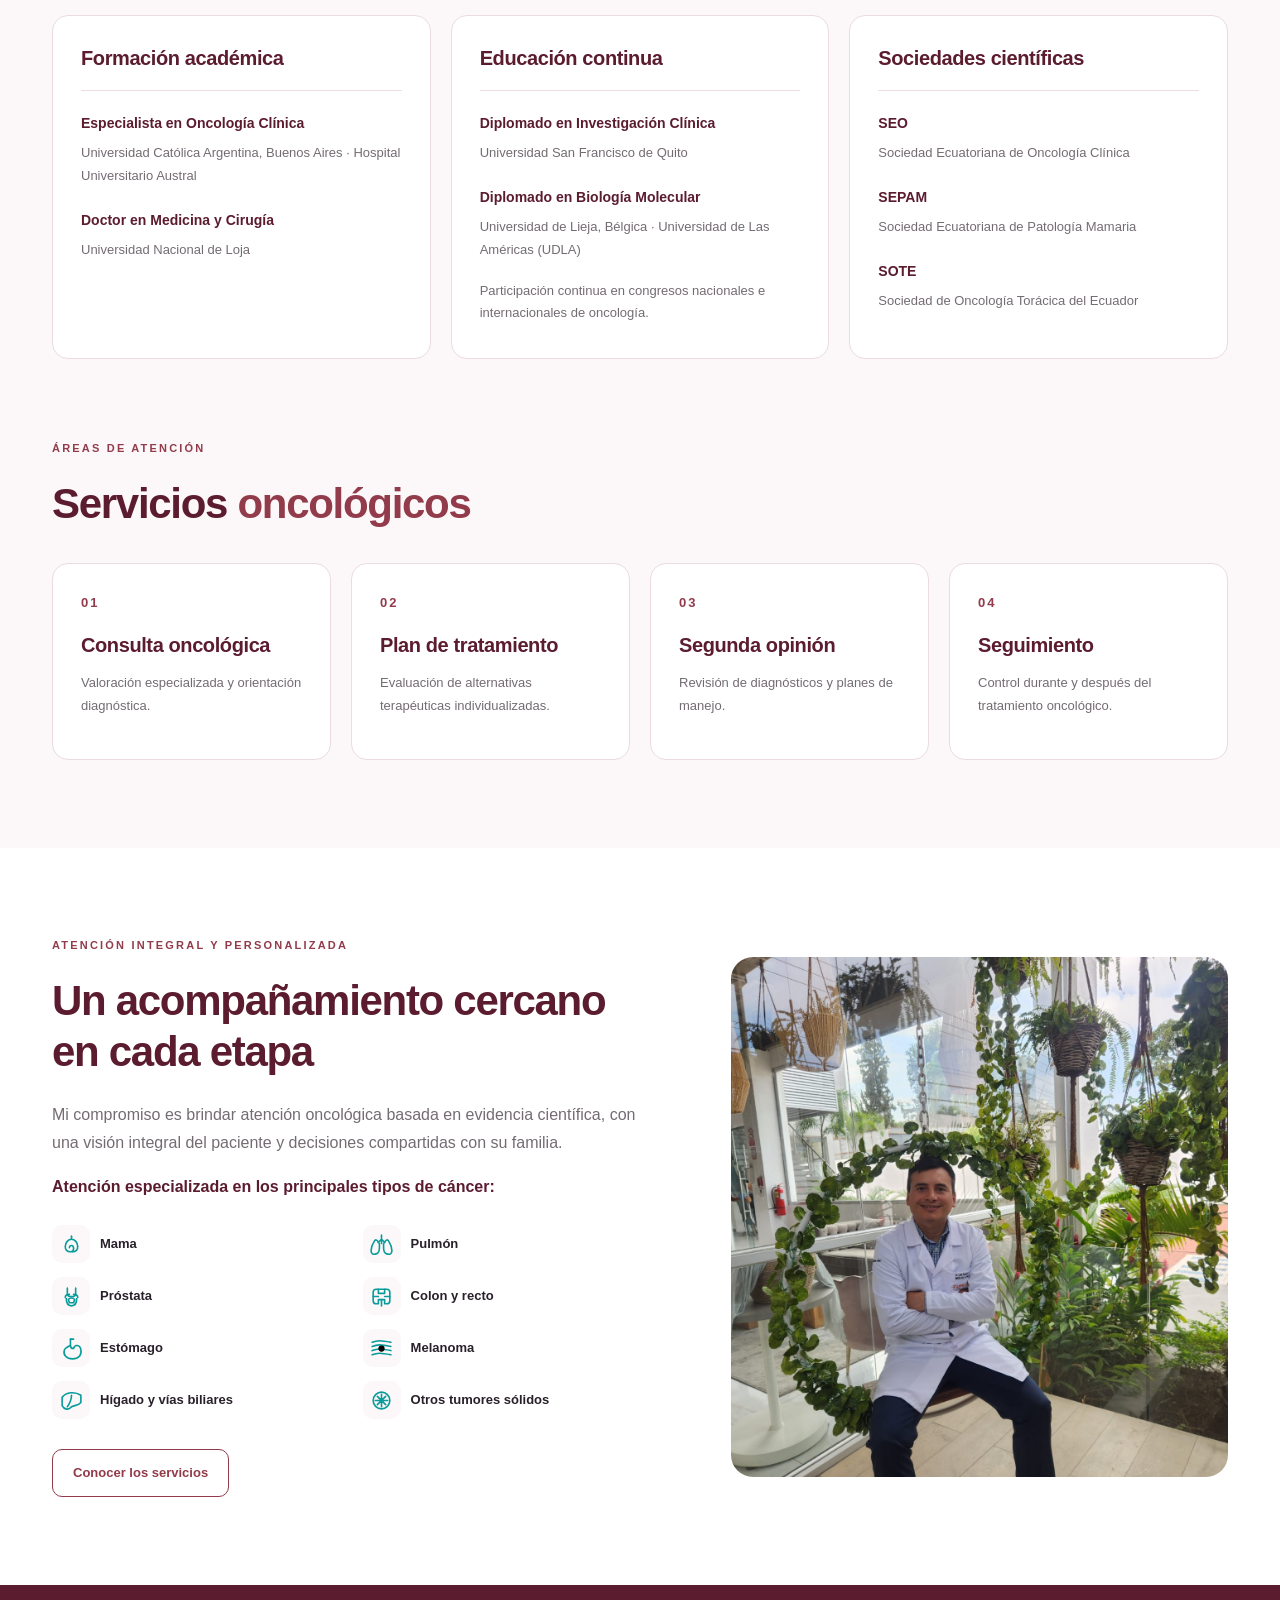
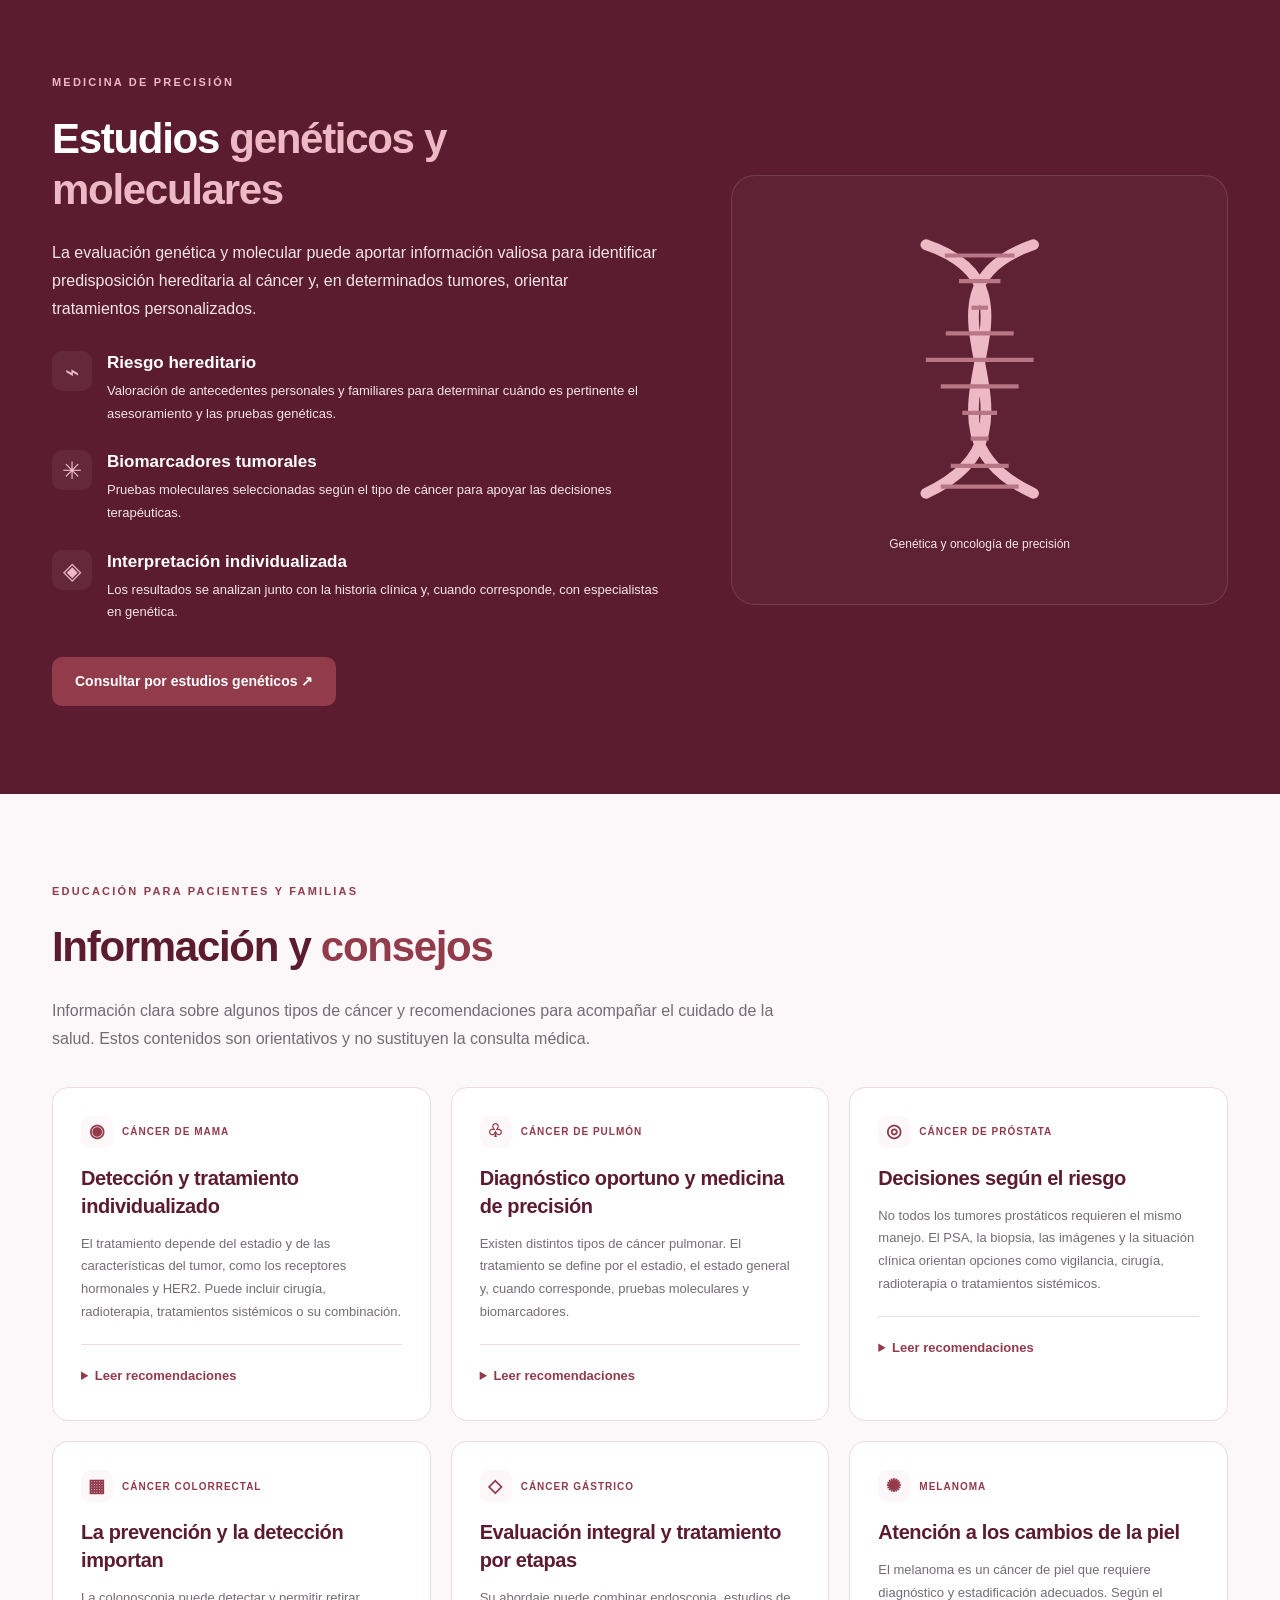
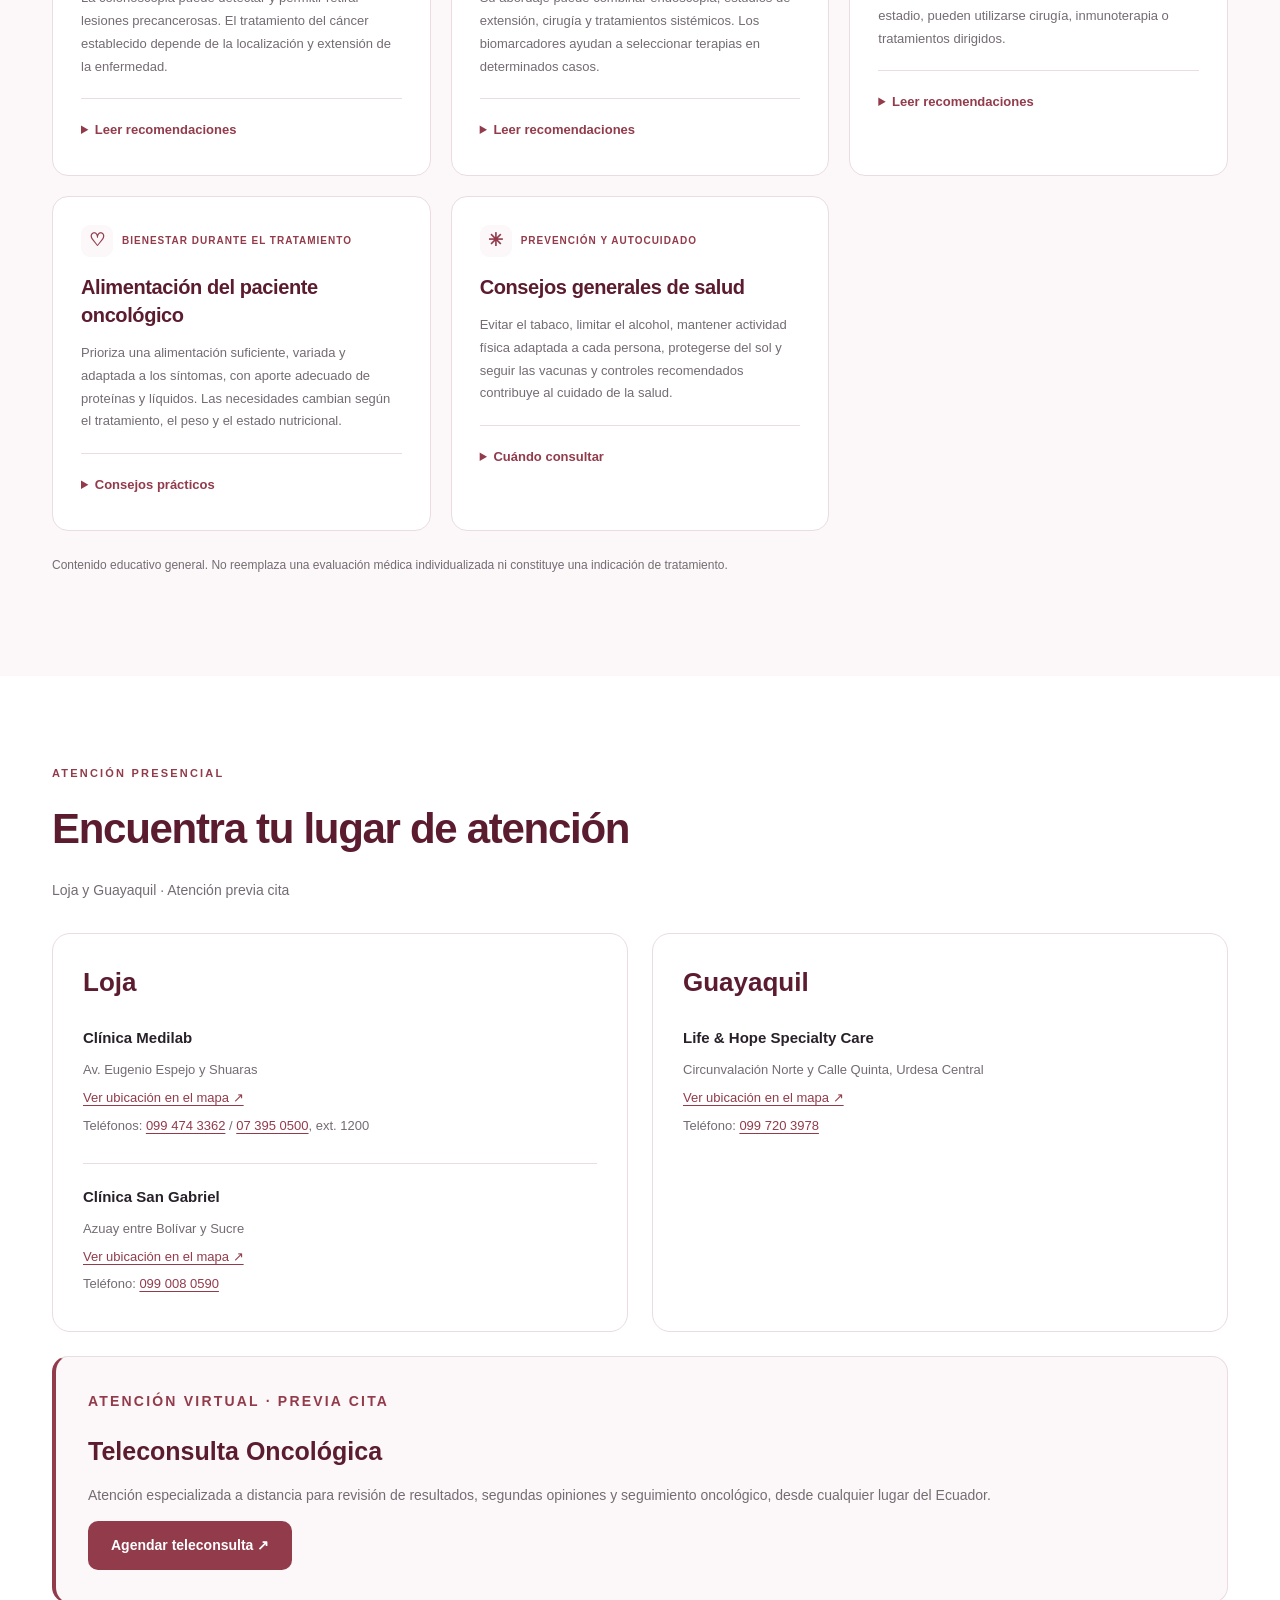
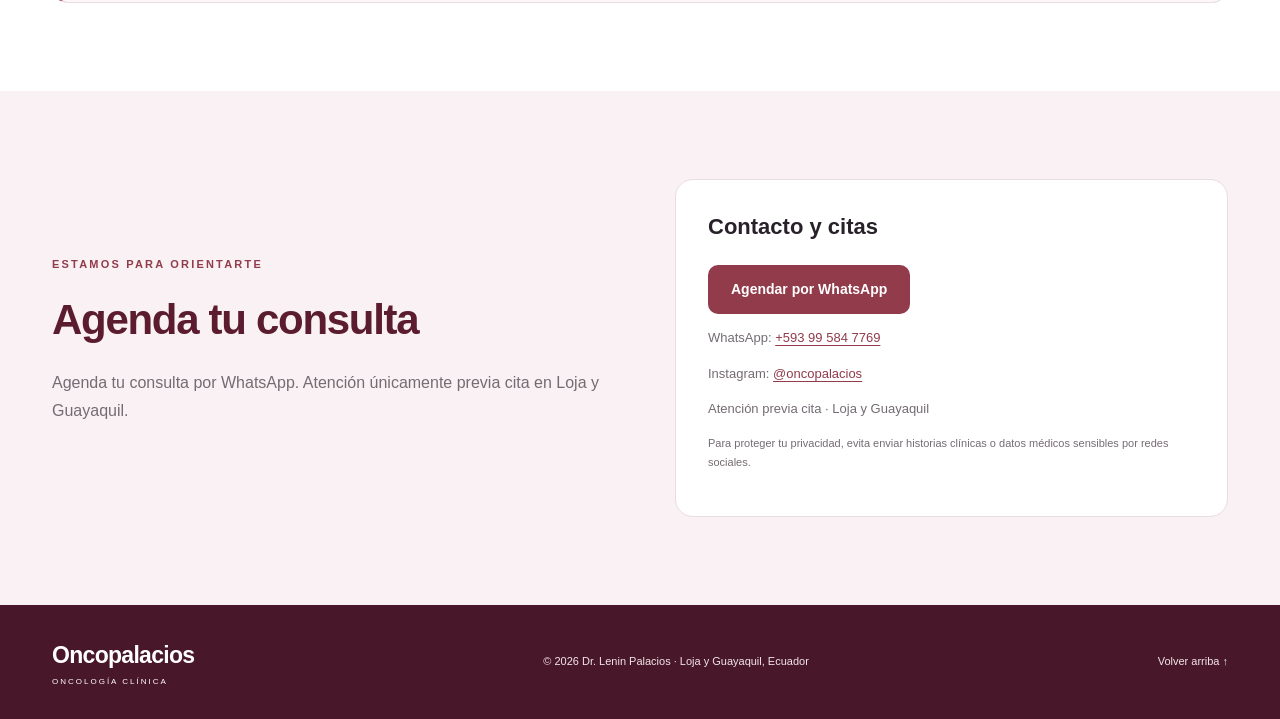
==== commit a12a6591: "Cambia únicamente los colores a borgoña" ====
--- a/index.html
+++ b/index.html
@@ -3,7 +3,7 @@
 <html lang="es"><head><meta charset="utf-8"/><meta content="width=device-width, initial-scale=1" name="viewport"/>
 <title>Dr. Lenin Palacios | Oncopalacios · Oncología Clínica</title>
 <meta content="Dr. Lenin Palacios, oncólogo clínico. Atención presencial en Loja y Guayaquil y teleconsulta oncológica en Ecuador." name="description"/>
-<meta content="#102d47" name="theme-color"/><link href="styles.css" rel="stylesheet"/></head><body><a class="skip-link" href="#contenido">Saltar al contenido</a>
+<meta content="#923b4b" name="theme-color"/><link href="styles.css" rel="stylesheet"/></head><body><a class="skip-link" href="#contenido">Saltar al contenido</a>
 <header class="site-header"><div class="wrap header-inner">
 <a aria-label="Oncopalacios, ir al inicio" class="brand" href="#inicio"><svg aria-hidden="true" class="leaf-logo" viewbox="0 0 55 62" xmlns="http://www.w3.org/2000/svg">
 <path d="M27 55C16 40 9 29 12 11c12 6 18 17 15 44Z" fill="#833b4b"></path>
--- a/styles.css
+++ b/styles.css
@@ -1,11 +1,11 @@
-/* Oncomedic: azul marino y verde turquesa. Paleta centralizada para ajustes de marca. */
-:root{--navy:#102d47;--navy-deep:#0a2034;--turquoise:#087f83;--turquoise-bright:#42c7be;--ink:#183247;--muted:#526775;--soft:#f2f8f8;--line:#dce8eb;--white:#fff;--sans:Inter,'Segoe UI',Arial,sans-serif;--wine:var(--navy);--wine-dark:var(--navy-deep)}
+/* Paleta anterior de Oncopalacios: borgoña y rosados. Diseño y funcionalidad conservados. */
+:root{--navy:#5c1c30;--navy-deep:#481729;--turquoise:#923b4b;--turquoise-bright:#b87583;--ink:#29212a;--muted:#746c73;--soft:#fcf7f8;--line:#eadce0;--white:#fff;--sans:Inter,'Segoe UI',Arial,sans-serif;--wine:var(--navy);--wine-dark:var(--navy-deep)}
 *{box-sizing:border-box}html{scroll-behavior:smooth;scroll-padding-top:110px}body{margin:0;background:var(--white);color:var(--ink);font:16px/1.75 var(--sans);-webkit-font-smoothing:antialiased}a{color:inherit;text-decoration:none}img{display:block;max-width:100%}button{font:inherit}a,button,summary{-webkit-tap-highlight-color:transparent}a:focus-visible,button:focus-visible,summary:focus-visible{outline:3px solid var(--turquoise);outline-offset:5px}section[id],div[id]{scroll-margin-top:110px}.wrap{width:min(100%,1256px);padding:0 40px;margin:auto}.skip-link{position:fixed;top:12px;left:12px;z-index:100;background:var(--navy);color:white;padding:12px 20px;transform:translateY(-150%);border-radius:8px}.skip-link:focus{transform:none}
-.site-header{position:sticky;top:0;z-index:30;background:#ffffffed;border-bottom:1px solid var(--line);backdrop-filter:blur(16px)}.header-inner{height:88px;display:flex;align-items:center;justify-content:space-between;gap:24px}.brand{display:flex;align-items:center;gap:10px;color:var(--navy);font-size:27px;font-weight:750;letter-spacing:-1px;flex-shrink:0}.brand-text{display:flex;flex-direction:column;line-height:1.1;gap:7px}.brand-text small{font-size:9px;letter-spacing:2.6px;font-weight:600;color:var(--muted)}.leaf-logo{width:34px;height:44px}.leaf-logo path:first-child{fill:var(--navy)}.leaf-logo path:nth-child(2),.leaf-logo path:nth-child(3){fill:var(--turquoise)}.site-header nav{display:flex;align-items:center;gap:17px;font-size:12px;font-weight:600}.site-header nav a{padding:8px 0;white-space:nowrap}.site-header nav a:hover,.site-header nav a.active{color:var(--turquoise)}.site-header nav a.active{box-shadow:0 2px var(--turquoise)}.site-header nav .nav-system{font-size:11px;border:1px solid var(--line);border-radius:8px;padding:8px 10px;color:var(--muted)}.header-cta,.btn{display:inline-flex;align-items:center;justify-content:center;gap:16px;min-height:48px;border:1px solid transparent;border-radius:10px;padding:13px 22px;background:var(--turquoise);color:white;font-size:14px;font-weight:650;line-height:1.5;transition:background .2s,transform .2s}.header-cta{white-space:nowrap;font-size:12px;padding:10px 16px}.header-cta:hover,.btn:hover{background:#06686c;transform:translateY(-2px)}.menu-toggle{display:none}.btn-ghost{background:white;color:var(--navy);border-color:#c5d7dc}.btn-ghost:hover{background:var(--soft)}
-.hero{position:relative;overflow:hidden;background:linear-gradient(120deg,#f1f8f9 0%,#fff 65%)}.hero-inner{display:grid;grid-template-columns:1.05fr 1fr;gap:60px;align-items:center;min-height:690px;padding-top:58px;padding-bottom:58px}.hero-copy{position:relative;z-index:2}.hero-kicker,.eyebrow{margin:0 0 20px;color:var(--turquoise);font-size:11px;letter-spacing:2.2px;font-weight:750}.hero-kicker span{margin:0 6px}.hero h1{font-size:clamp(36px,4.15vw,59px);line-height:1.12;letter-spacing:-2.4px;margin:0 0 28px;color:var(--navy);font-weight:750}.hero-name{display:block}.hero h1 em{display:block;color:var(--turquoise);font-style:normal;font-size:.73em;letter-spacing:-1.2px;margin-top:12px}.hero-message{font-size:clamp(23px,2.5vw,32px);line-height:1.3;font-weight:500;letter-spacing:-.8px;margin:0 0 20px}.hero-message span{display:block}.hero-rule{display:none}.hero-description{color:var(--muted);font-size:15px;max-width:490px;margin:0}.hero-actions{display:flex;flex-wrap:wrap;gap:12px;margin-top:28px}.hero-notes{display:flex;flex-wrap:wrap;gap:18px;margin-top:25px;font-size:12px;color:var(--muted)}.hero-visual{position:relative;height:550px;min-width:0}.doctor-portrait{position:absolute;inset:0;overflow:hidden;background:#dfeceb;border-radius:28px 28px 100px 28px;border:8px solid white;box-shadow:0 24px 70px #102d4714}.doctor-portrait img{height:100%;width:100%;object-fit:cover;object-position:center 18%}.portrait-caption{position:absolute;z-index:3;left:-24px;bottom:40px;border:1px solid var(--line);border-radius:12px;background:white;box-shadow:0 12px 40px #102d4714;padding:17px 21px;font-size:12px;font-weight:650;display:flex;align-items:center;gap:10px}.status-dot{height:9px;width:9px;border-radius:50%;background:var(--turquoise)}
-.highlights{border-top:1px solid var(--line);border-bottom:1px solid var(--line);background:white;padding:32px 0}.highlights-grid{display:grid;grid-template-columns:repeat(3,1fr);gap:30px}.highlight{display:flex;align-items:flex-start;gap:16px;padding:8px 0}.highlight-icon{height:48px;width:48px;flex:0 0 48px;border-radius:13px;background:#e6f6f3;color:var(--turquoise);display:grid;place-items:center;font-size:25px}.highlight strong{display:block;font-size:16px;margin-bottom:6px;color:var(--navy)}.highlight small{display:block;font-size:12px;color:var(--muted);line-height:1.7}.highlight:hover strong{color:var(--turquoise)}
-.section{padding:88px 0}.section h2{font-size:clamp(29px,3.3vw,42px);line-height:1.22;letter-spacing:-1.3px;font-weight:700;color:var(--navy);margin:0 0 24px}.section h3{line-height:1.4}.section p{color:var(--muted)}.section .eyebrow{color:var(--turquoise)}.accent-green{color:var(--turquoise)}.narrow{max-width:950px}.credential{margin-top:28px;padding:20px 24px;border-left:3px solid var(--turquoise);border-radius:0 12px 12px 0;background:var(--soft);font-size:14px;font-weight:600}.soft,.resources{background:var(--soft)}#trayectoria{padding-bottom:35px}#servicios{padding-top:45px}.cards,.trajectory-grid,.resource-grid{display:grid;gap:20px;margin-top:34px}.cards{grid-template-columns:repeat(4,minmax(0,1fr))}.trajectory-grid,.resource-grid{grid-template-columns:repeat(3,minmax(0,1fr))}.service,.trajectory-card,.resource-card{background:white;border:1px solid var(--line);border-radius:16px;padding:28px}.service{transition:transform .2s,border-color .2s}.service:hover{transform:translateY(-4px);border-color:var(--turquoise)}.service-icon{color:var(--turquoise);font-size:13px;font-weight:750;letter-spacing:2px}.service h3,.trajectory-card h3,.resource-card h3{font-size:20px;letter-spacing:-.4px;color:var(--navy);margin:16px 0 12px}.service p,.trajectory-item p,.resource-card p{font-size:13px}.trajectory-card h3{margin-top:0;border-bottom:1px solid var(--line);padding-bottom:18px}.trajectory-item{margin:18px 0}.trajectory-item:last-child{margin-bottom:0}.trajectory-item strong{font-size:14px;color:var(--navy)}.trajectory-item p{margin:5px 0}.specialty-band{background:white}.specialty-layout,.genetics-layout{display:grid;grid-template-columns:1.1fr .9fr;gap:72px;align-items:center}.specialty-intro{font-weight:650;color:var(--navy)!important}.cancer-list{display:grid;grid-template-columns:1fr 1fr;gap:14px;margin:24px 0 30px}.cancer-list a{display:flex;align-items:center;gap:10px;font-size:13px;font-weight:600}.cancer-list a:hover{color:var(--turquoise)}.cancer-list a span{height:38px;width:38px;flex-shrink:0;border-radius:10px;background:var(--soft);display:grid;place-items:center}.cancer-list img{height:25px;width:25px}.specialty-photo{height:520px;border-radius:22px;overflow:hidden}.specialty-photo img{width:100%;height:100%;object-fit:cover;object-position:center 40%}.btn-outline{display:inline-flex;min-height:48px;align-items:center;border:1px solid var(--turquoise);color:var(--turquoise);padding:10px 20px;border-radius:10px;font-size:13px;font-weight:650}.btn-outline:hover{background:var(--soft)}.genetics{background:var(--navy);color:white}.genetics h2{color:white}.genetics p{color:#d0dfe7}.genetics .eyebrow,.genetics .accent-green{color:#68d9d0}.genetics-points{margin:28px 0}.genetics-points article{display:flex;gap:15px;margin:20px 0}.genetics-points h3{font-size:17px;margin:0;color:white}.genetics-points p{font-size:13px;margin:5px 0}.genetics-symbol{display:grid;place-items:center;width:40px;height:40px;flex-shrink:0;background:#ffffff0d;color:#68d9d0;border-radius:10px;font-size:24px}.genetics-art{min-height:430px;border:1px solid #ffffff20;background:#ffffff06;border-radius:24px;display:flex;flex-direction:column;align-items:center;justify-content:center;color:#d0dfe7;font-size:12px;gap:20px}.genetics-art svg{height:290px;max-width:85%}.genetics-art svg>path{stroke:#68d9d0}.genetics-art svg g{stroke:#96b8cd}.section-intro{max-width:760px}.resource-label{display:flex;align-items:center;gap:9px;text-transform:uppercase;letter-spacing:1px;font-size:10px;font-weight:750;color:var(--turquoise)}.cancer-icon{display:grid;place-items:center;width:32px;height:32px;background:var(--soft);border-radius:9px;font-size:18px}.resource-card details{border-top:1px solid var(--line);padding-top:15px;margin-top:20px}.resource-card summary{color:var(--turquoise);font-size:13px;font-weight:650;cursor:pointer;padding:5px 0}.resources-note{font-size:12px;margin-top:24px}.location-appointment{font-size:14px;margin-bottom:30px}.locations{display:grid;grid-template-columns:1fr 1fr;gap:24px}.locations>div{border:1px solid var(--line);border-radius:18px;padding:30px}.locations h3{margin:0 0 25px;font-size:26px;color:var(--navy)}.clinic{padding:0 0 20px;margin:0 0 20px;border-bottom:1px solid var(--line)}.clinic:last-child{padding-bottom:0;margin-bottom:0;border:0}.clinic h4{font-size:15px;margin:0 0 8px}.clinic p{font-size:13px;margin:5px 0}.clinic a{color:var(--turquoise);text-decoration:underline;text-underline-offset:3px}.teleconsulta-ubicaciones{margin-top:24px;background:var(--soft);border:1px solid var(--line);border-left:4px solid var(--turquoise);border-radius:16px;padding:32px}.teleconsulta-ubicaciones h3{font-size:25px;margin:0 0 12px;color:var(--navy)}.teleconsulta-ubicaciones p{font-size:14px}.contact{background:#e9f5f3}.contact-grid{display:grid;grid-template-columns:1fr 1fr;align-items:center;gap:70px}.contact-panel{border:1px solid #d0e7e2;background:white;padding:32px;border-radius:18px}.contact-panel h3{font-size:22px;margin:0 0 22px}.contact-panel p{font-size:13px}.contact-panel a:not(.btn){color:var(--turquoise);text-decoration:underline;text-underline-offset:3px}.contact .fine{font-size:11px}footer{background:var(--navy-deep);color:#d0dfe7;padding:30px 0;font-size:11px}.footer-row{display:flex;justify-content:space-between;align-items:center;gap:24px}.footer-brand{font-size:23px;color:white;font-weight:700;letter-spacing:-.7px}.footer-brand small{display:block;font-size:8px;letter-spacing:2px;text-transform:uppercase;font-weight:500}
-@media(max-width:1180px){.menu-toggle{display:block;order:3;min-width:44px;min-height:44px;border:1px solid var(--line);border-radius:9px;background:white;color:var(--navy);font-size:22px;cursor:pointer}.header-actions{margin-left:auto}.site-header nav{display:none;position:absolute;top:100%;left:0;right:0;max-height:calc(100dvh - 88px);overflow:auto;background:white;border-bottom:1px solid var(--line);padding:22px 40px;box-shadow:0 18px 25px #102d4710;flex-direction:column;align-items:stretch;gap:6px}.site-header nav.open{display:flex}.site-header nav a{padding:12px;font-size:14px}.site-header nav .nav-system{margin-top:10px;font-size:13px}.hero-inner{gap:30px}.hero-visual{height:500px}.cards{grid-template-columns:repeat(2,minmax(0,1fr))}}
+.site-header{position:sticky;top:0;z-index:30;background:#ffffffed;border-bottom:1px solid var(--line);backdrop-filter:blur(16px)}.header-inner{height:88px;display:flex;align-items:center;justify-content:space-between;gap:24px}.brand{display:flex;align-items:center;gap:10px;color:var(--navy);font-size:27px;font-weight:750;letter-spacing:-1px;flex-shrink:0}.brand-text{display:flex;flex-direction:column;line-height:1.1;gap:7px}.brand-text small{font-size:9px;letter-spacing:2.6px;font-weight:600;color:var(--muted)}.leaf-logo{width:34px;height:44px}.leaf-logo path:first-child{fill:var(--navy)}.leaf-logo path:nth-child(2),.leaf-logo path:nth-child(3){fill:var(--turquoise)}.site-header nav{display:flex;align-items:center;gap:17px;font-size:12px;font-weight:600}.site-header nav a{padding:8px 0;white-space:nowrap}.site-header nav a:hover,.site-header nav a.active{color:var(--turquoise)}.site-header nav a.active{box-shadow:0 2px var(--turquoise)}.site-header nav .nav-system{font-size:11px;border:1px solid var(--line);border-radius:8px;padding:8px 10px;color:var(--muted)}.header-cta,.btn{display:inline-flex;align-items:center;justify-content:center;gap:16px;min-height:48px;border:1px solid transparent;border-radius:10px;padding:13px 22px;background:var(--turquoise);color:white;font-size:14px;font-weight:650;line-height:1.5;transition:background .2s,transform .2s}.header-cta{white-space:nowrap;font-size:12px;padding:10px 16px}.header-cta:hover,.btn:hover{background:#5c1c30;transform:translateY(-2px)}.menu-toggle{display:none}.btn-ghost{background:white;color:var(--navy);border-color:#d5b9bf}.btn-ghost:hover{background:var(--soft)}
+.hero{position:relative;overflow:hidden;background:linear-gradient(120deg,#fcf6f7 0%,#fff 65%)}.hero-inner{display:grid;grid-template-columns:1.05fr 1fr;gap:60px;align-items:center;min-height:690px;padding-top:58px;padding-bottom:58px}.hero-copy{position:relative;z-index:2}.hero-kicker,.eyebrow{margin:0 0 20px;color:var(--turquoise);font-size:11px;letter-spacing:2.2px;font-weight:750}.hero-kicker span{margin:0 6px}.hero h1{font-size:clamp(36px,4.15vw,59px);line-height:1.12;letter-spacing:-2.4px;margin:0 0 28px;color:var(--navy);font-weight:750}.hero-name{display:block}.hero h1 em{display:block;color:var(--turquoise);font-style:normal;font-size:.73em;letter-spacing:-1.2px;margin-top:12px}.hero-message{font-size:clamp(23px,2.5vw,32px);line-height:1.3;font-weight:500;letter-spacing:-.8px;margin:0 0 20px}.hero-message span{display:block}.hero-rule{display:none}.hero-description{color:var(--muted);font-size:15px;max-width:490px;margin:0}.hero-actions{display:flex;flex-wrap:wrap;gap:12px;margin-top:28px}.hero-notes{display:flex;flex-wrap:wrap;gap:18px;margin-top:25px;font-size:12px;color:var(--muted)}.hero-visual{position:relative;height:550px;min-width:0}.doctor-portrait{position:absolute;inset:0;overflow:hidden;background:#f1e6e9;border-radius:28px 28px 100px 28px;border:8px solid white;box-shadow:0 24px 70px #5c1c3014}.doctor-portrait img{height:100%;width:100%;object-fit:cover;object-position:center 18%}.portrait-caption{position:absolute;z-index:3;left:-24px;bottom:40px;border:1px solid var(--line);border-radius:12px;background:white;box-shadow:0 12px 40px #5c1c3014;padding:17px 21px;font-size:12px;font-weight:650;display:flex;align-items:center;gap:10px}.status-dot{height:9px;width:9px;border-radius:50%;background:var(--turquoise)}
+.highlights{border-top:1px solid var(--line);border-bottom:1px solid var(--line);background:white;padding:32px 0}.highlights-grid{display:grid;grid-template-columns:repeat(3,1fr);gap:30px}.highlight{display:flex;align-items:flex-start;gap:16px;padding:8px 0}.highlight-icon{height:48px;width:48px;flex:0 0 48px;border-radius:13px;background:#f8eff1;color:var(--turquoise);display:grid;place-items:center;font-size:25px}.highlight strong{display:block;font-size:16px;margin-bottom:6px;color:var(--navy)}.highlight small{display:block;font-size:12px;color:var(--muted);line-height:1.7}.highlight:hover strong{color:var(--turquoise)}
+.section{padding:88px 0}.section h2{font-size:clamp(29px,3.3vw,42px);line-height:1.22;letter-spacing:-1.3px;font-weight:700;color:var(--navy);margin:0 0 24px}.section h3{line-height:1.4}.section p{color:var(--muted)}.section .eyebrow{color:var(--turquoise)}.accent-green{color:var(--turquoise)}.narrow{max-width:950px}.credential{margin-top:28px;padding:20px 24px;border-left:3px solid var(--turquoise);border-radius:0 12px 12px 0;background:var(--soft);font-size:14px;font-weight:600}.soft,.resources{background:var(--soft)}#trayectoria{padding-bottom:35px}#servicios{padding-top:45px}.cards,.trajectory-grid,.resource-grid{display:grid;gap:20px;margin-top:34px}.cards{grid-template-columns:repeat(4,minmax(0,1fr))}.trajectory-grid,.resource-grid{grid-template-columns:repeat(3,minmax(0,1fr))}.service,.trajectory-card,.resource-card{background:white;border:1px solid var(--line);border-radius:16px;padding:28px}.service{transition:transform .2s,border-color .2s}.service:hover{transform:translateY(-4px);border-color:var(--turquoise)}.service-icon{color:var(--turquoise);font-size:13px;font-weight:750;letter-spacing:2px}.service h3,.trajectory-card h3,.resource-card h3{font-size:20px;letter-spacing:-.4px;color:var(--navy);margin:16px 0 12px}.service p,.trajectory-item p,.resource-card p{font-size:13px}.trajectory-card h3{margin-top:0;border-bottom:1px solid var(--line);padding-bottom:18px}.trajectory-item{margin:18px 0}.trajectory-item:last-child{margin-bottom:0}.trajectory-item strong{font-size:14px;color:var(--navy)}.trajectory-item p{margin:5px 0}.specialty-band{background:white}.specialty-layout,.genetics-layout{display:grid;grid-template-columns:1.1fr .9fr;gap:72px;align-items:center}.specialty-intro{font-weight:650;color:var(--navy)!important}.cancer-list{display:grid;grid-template-columns:1fr 1fr;gap:14px;margin:24px 0 30px}.cancer-list a{display:flex;align-items:center;gap:10px;font-size:13px;font-weight:600}.cancer-list a:hover{color:var(--turquoise)}.cancer-list a span{height:38px;width:38px;flex-shrink:0;border-radius:10px;background:var(--soft);display:grid;place-items:center}.cancer-list img{height:25px;width:25px}.specialty-photo{height:520px;border-radius:22px;overflow:hidden}.specialty-photo img{width:100%;height:100%;object-fit:cover;object-position:center 40%}.btn-outline{display:inline-flex;min-height:48px;align-items:center;border:1px solid var(--turquoise);color:var(--turquoise);padding:10px 20px;border-radius:10px;font-size:13px;font-weight:650}.btn-outline:hover{background:var(--soft)}.genetics{background:var(--navy);color:white}.genetics h2{color:white}.genetics p{color:#f3e5e8}.genetics .eyebrow,.genetics .accent-green{color:#edb9c5}.genetics-points{margin:28px 0}.genetics-points article{display:flex;gap:15px;margin:20px 0}.genetics-points h3{font-size:17px;margin:0;color:white}.genetics-points p{font-size:13px;margin:5px 0}.genetics-symbol{display:grid;place-items:center;width:40px;height:40px;flex-shrink:0;background:#ffffff0d;color:#edb9c5;border-radius:10px;font-size:24px}.genetics-art{min-height:430px;border:1px solid #ffffff20;background:#ffffff06;border-radius:24px;display:flex;flex-direction:column;align-items:center;justify-content:center;color:#f3e5e8;font-size:12px;gap:20px}.genetics-art svg{height:290px;max-width:85%}.genetics-art svg>path{stroke:#edb9c5}.genetics-art svg g{stroke:#b87583}.section-intro{max-width:760px}.resource-label{display:flex;align-items:center;gap:9px;text-transform:uppercase;letter-spacing:1px;font-size:10px;font-weight:750;color:var(--turquoise)}.cancer-icon{display:grid;place-items:center;width:32px;height:32px;background:var(--soft);border-radius:9px;font-size:18px}.resource-card details{border-top:1px solid var(--line);padding-top:15px;margin-top:20px}.resource-card summary{color:var(--turquoise);font-size:13px;font-weight:650;cursor:pointer;padding:5px 0}.resources-note{font-size:12px;margin-top:24px}.location-appointment{font-size:14px;margin-bottom:30px}.locations{display:grid;grid-template-columns:1fr 1fr;gap:24px}.locations>div{border:1px solid var(--line);border-radius:18px;padding:30px}.locations h3{margin:0 0 25px;font-size:26px;color:var(--navy)}.clinic{padding:0 0 20px;margin:0 0 20px;border-bottom:1px solid var(--line)}.clinic:last-child{padding-bottom:0;margin-bottom:0;border:0}.clinic h4{font-size:15px;margin:0 0 8px}.clinic p{font-size:13px;margin:5px 0}.clinic a{color:var(--turquoise);text-decoration:underline;text-underline-offset:3px}.teleconsulta-ubicaciones{margin-top:24px;background:var(--soft);border:1px solid var(--line);border-left:4px solid var(--turquoise);border-radius:16px;padding:32px}.teleconsulta-ubicaciones h3{font-size:25px;margin:0 0 12px;color:var(--navy)}.teleconsulta-ubicaciones p{font-size:14px}.contact{background:#f9f1f3}.contact-grid{display:grid;grid-template-columns:1fr 1fr;align-items:center;gap:70px}.contact-panel{border:1px solid #eadce0;background:white;padding:32px;border-radius:18px}.contact-panel h3{font-size:22px;margin:0 0 22px}.contact-panel p{font-size:13px}.contact-panel a:not(.btn){color:var(--turquoise);text-decoration:underline;text-underline-offset:3px}.contact .fine{font-size:11px}footer{background:var(--navy-deep);color:#f3e5e8;padding:30px 0;font-size:11px}.footer-row{display:flex;justify-content:space-between;align-items:center;gap:24px}.footer-brand{font-size:23px;color:white;font-weight:700;letter-spacing:-.7px}.footer-brand small{display:block;font-size:8px;letter-spacing:2px;text-transform:uppercase;font-weight:500}
+@media(max-width:1180px){.menu-toggle{display:block;order:3;min-width:44px;min-height:44px;border:1px solid var(--line);border-radius:9px;background:white;color:var(--navy);font-size:22px;cursor:pointer}.header-actions{margin-left:auto}.site-header nav{display:none;position:absolute;top:100%;left:0;right:0;max-height:calc(100dvh - 88px);overflow:auto;background:white;border-bottom:1px solid var(--line);padding:22px 40px;box-shadow:0 18px 25px #5c1c3010;flex-direction:column;align-items:stretch;gap:6px}.site-header nav.open{display:flex}.site-header nav a{padding:12px;font-size:14px}.site-header nav .nav-system{margin-top:10px;font-size:13px}.hero-inner{gap:30px}.hero-visual{height:500px}.cards{grid-template-columns:repeat(2,minmax(0,1fr))}}
 @media(max-width:800px){.wrap{padding-left:24px;padding-right:24px}.hero-inner{grid-template-columns:1fr;gap:35px;padding-top:44px;padding-bottom:40px}.hero-copy{max-width:650px}.hero h1{font-size:48px}.hero-visual{height:480px;max-width:560px;width:100%;margin:auto}.portrait-caption{left:12px;bottom:24px}.highlights-grid{grid-template-columns:1fr;gap:10px}.highlight{border-bottom:1px solid var(--line);padding:16px 0}.highlight:last-child{border:0}.section{padding:60px 0}.trajectory-grid,.resource-grid{grid-template-columns:repeat(2,minmax(0,1fr))}.specialty-layout,.genetics-layout,.contact-grid{grid-template-columns:1fr;gap:35px}.specialty-photo{max-width:560px;height:450px}.genetics-art{min-height:350px}.genetics-art svg{height:240px}.locations{grid-template-columns:1fr}.footer-row{flex-wrap:wrap}.hero-kicker{font-size:10px}}
 @media(max-width:520px){.wrap{padding-left:20px;padding-right:20px}.header-inner{height:76px;gap:10px}.brand{font-size:21px;gap:6px}.brand-text small{font-size:7px;letter-spacing:1.8px}.leaf-logo{width:27px;height:36px}.header-cta{font-size:11px;min-height:44px;padding:8px 10px;gap:6px}.header-cta span{display:none}.menu-toggle{min-width:40px;min-height:44px}.hero h1{font-size:clamp(33px,9vw,46px);letter-spacing:-1.4px}.hero-message{font-size:25px}.hero-kicker{font-size:9px;letter-spacing:1.5px}.hero-description{font-size:14px}.hero-actions{flex-direction:column;align-items:stretch}.hero-visual{height:390px}.portrait-caption{font-size:10px;padding:14px}.hero-notes{font-size:11px;gap:12px}.section h2{font-size:30px}.trajectory-grid,.resource-grid,.cards{grid-template-columns:1fr}.service,.trajectory-card,.resource-card{padding:24px}.cancer-list{gap:12px}.cancer-list a{font-size:11px}.specialty-photo{height:390px}.contact-panel,.teleconsulta-ubicaciones,.locations>div{padding:24px}.site-header nav{max-height:calc(100dvh - 76px);padding:18px 20px}.footer-row{align-items:flex-start;flex-direction:column;gap:18px}}
 @media(prefers-reduced-motion:reduce){html{scroll-behavior:auto}*,*::before,*::after{transition:none!important;animation:none!important}}
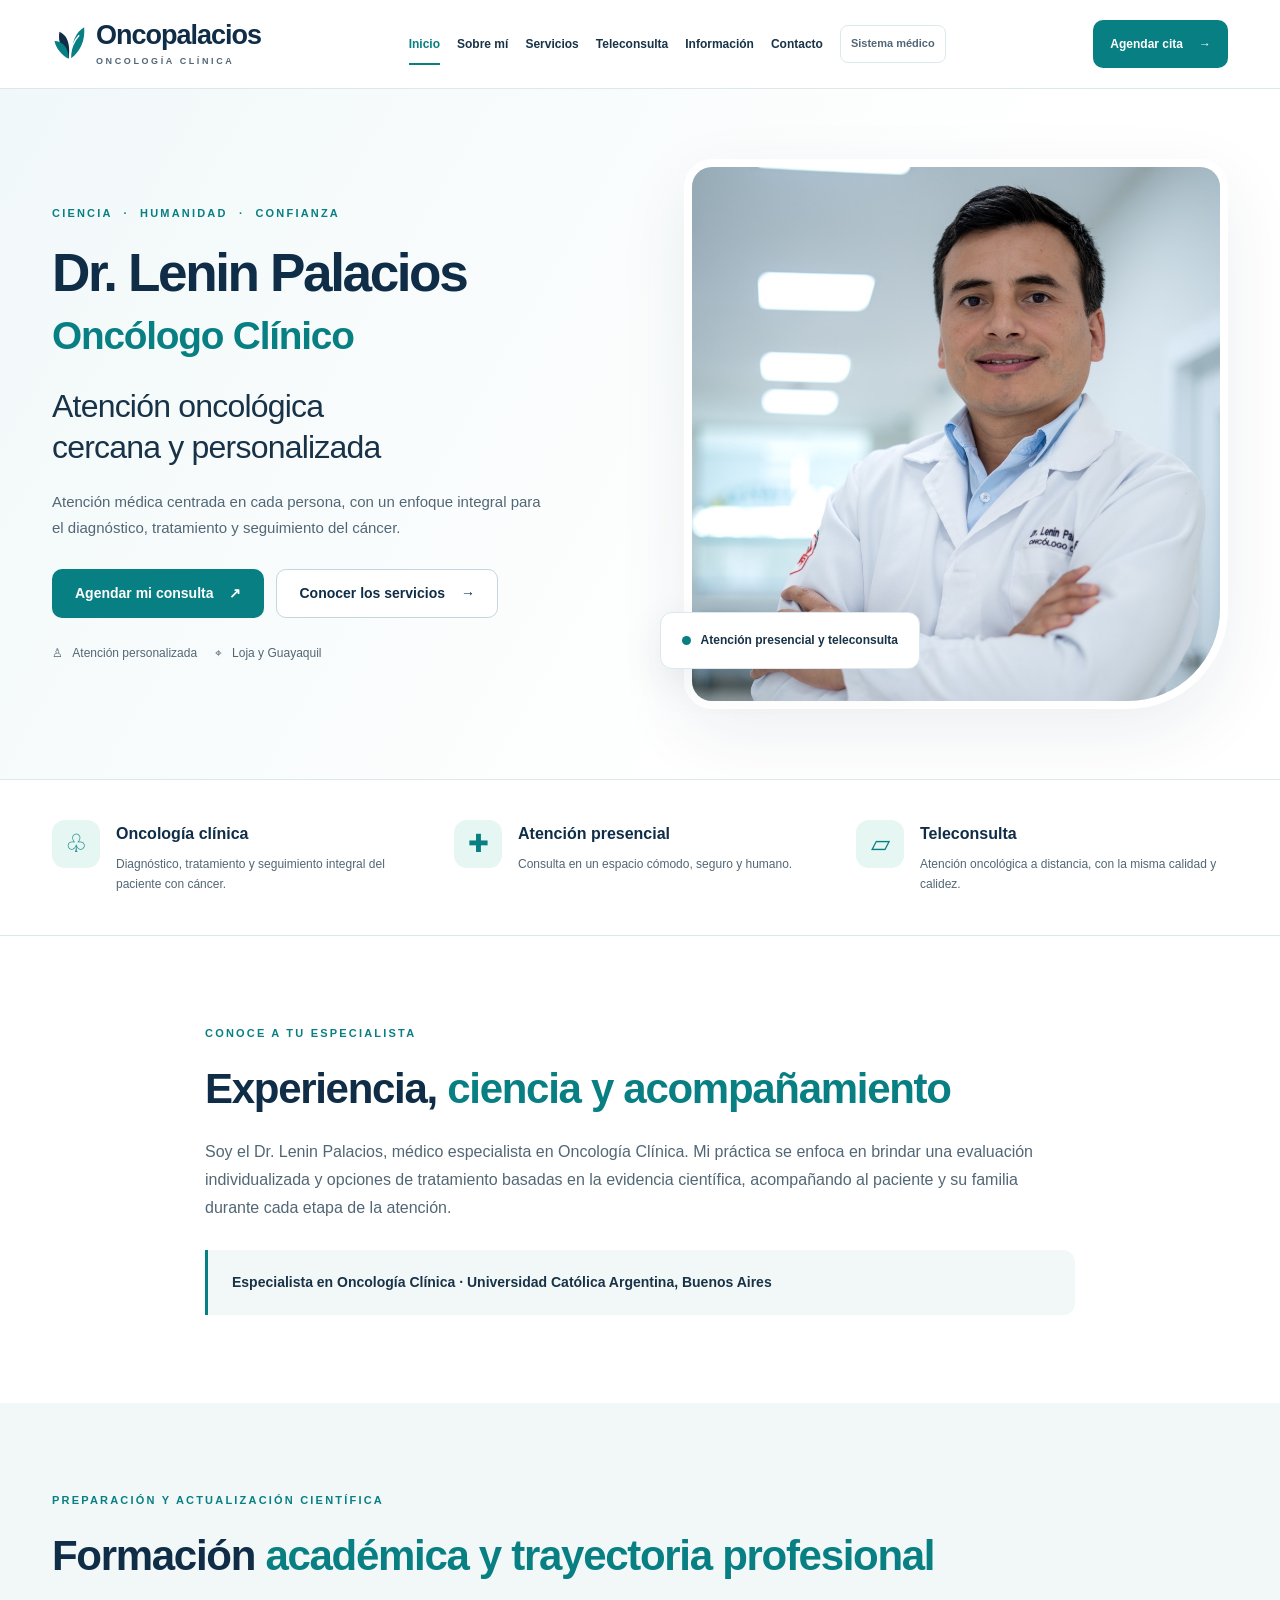
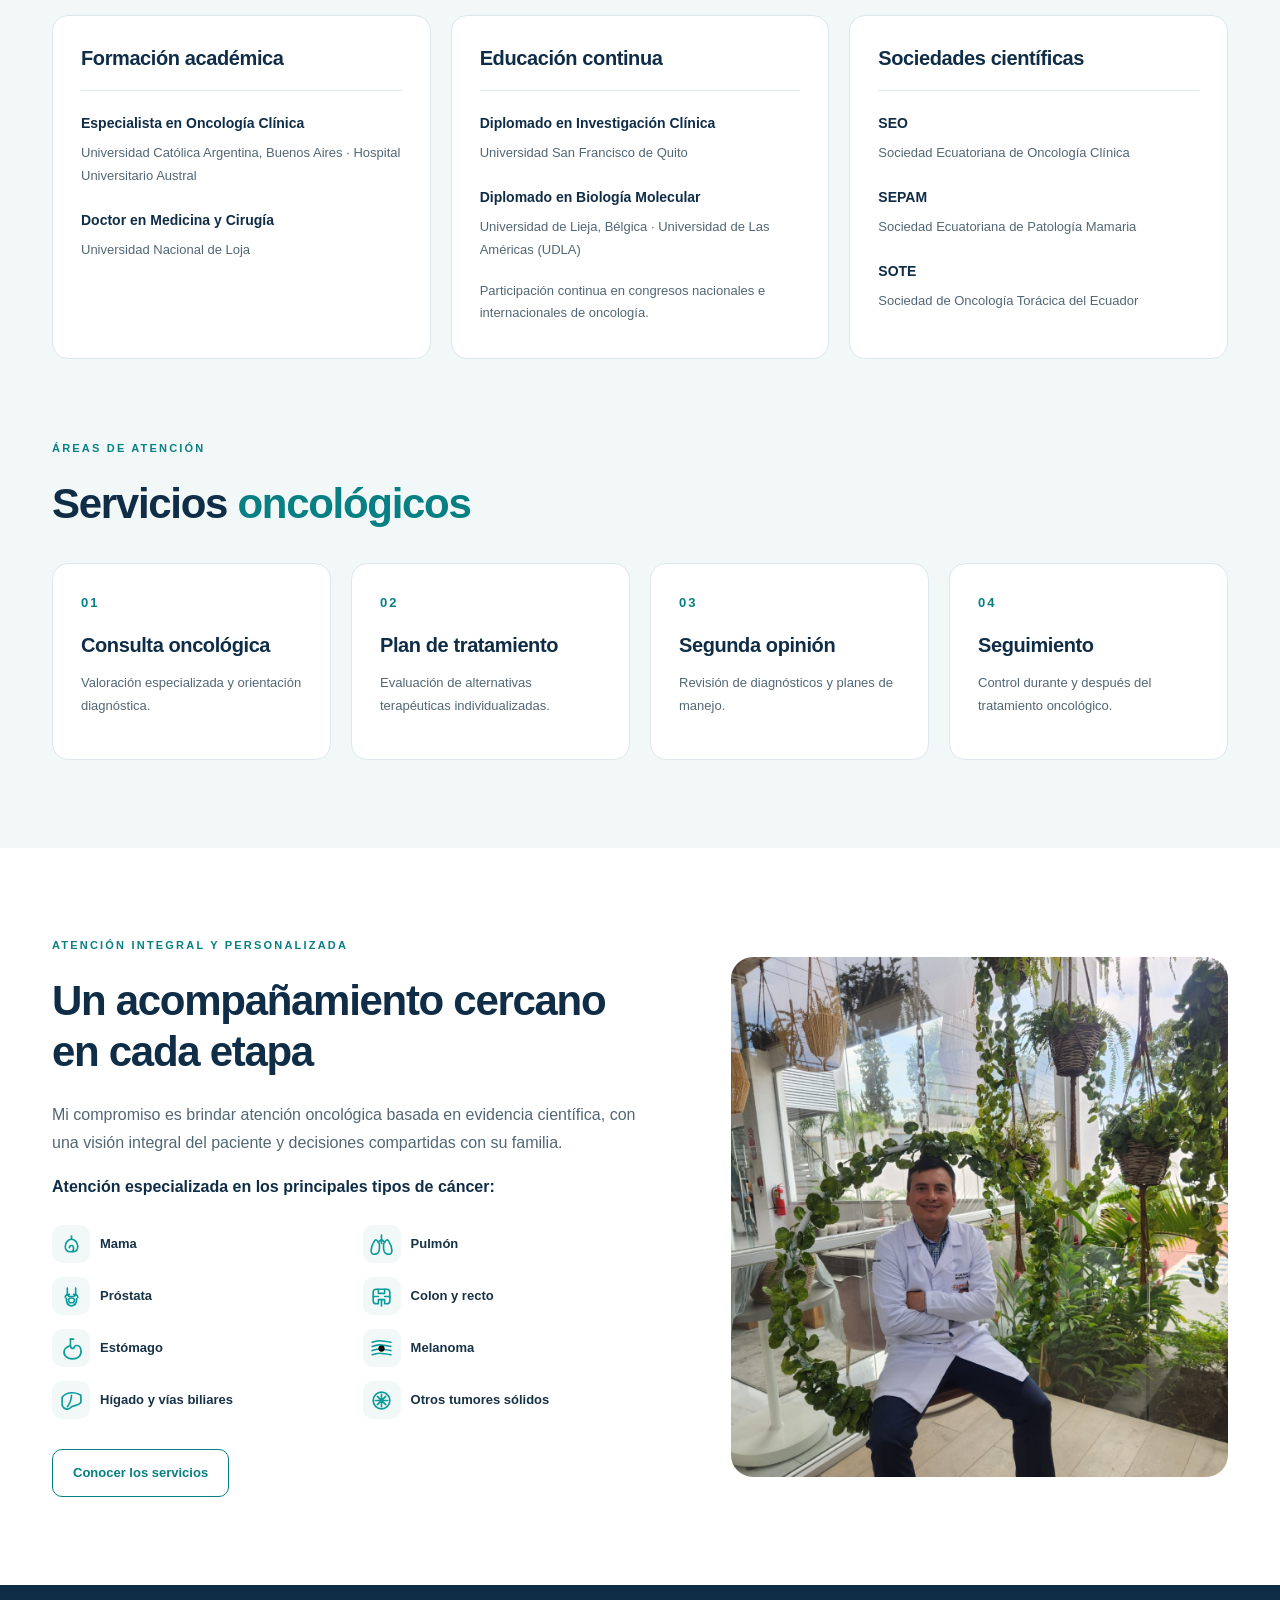
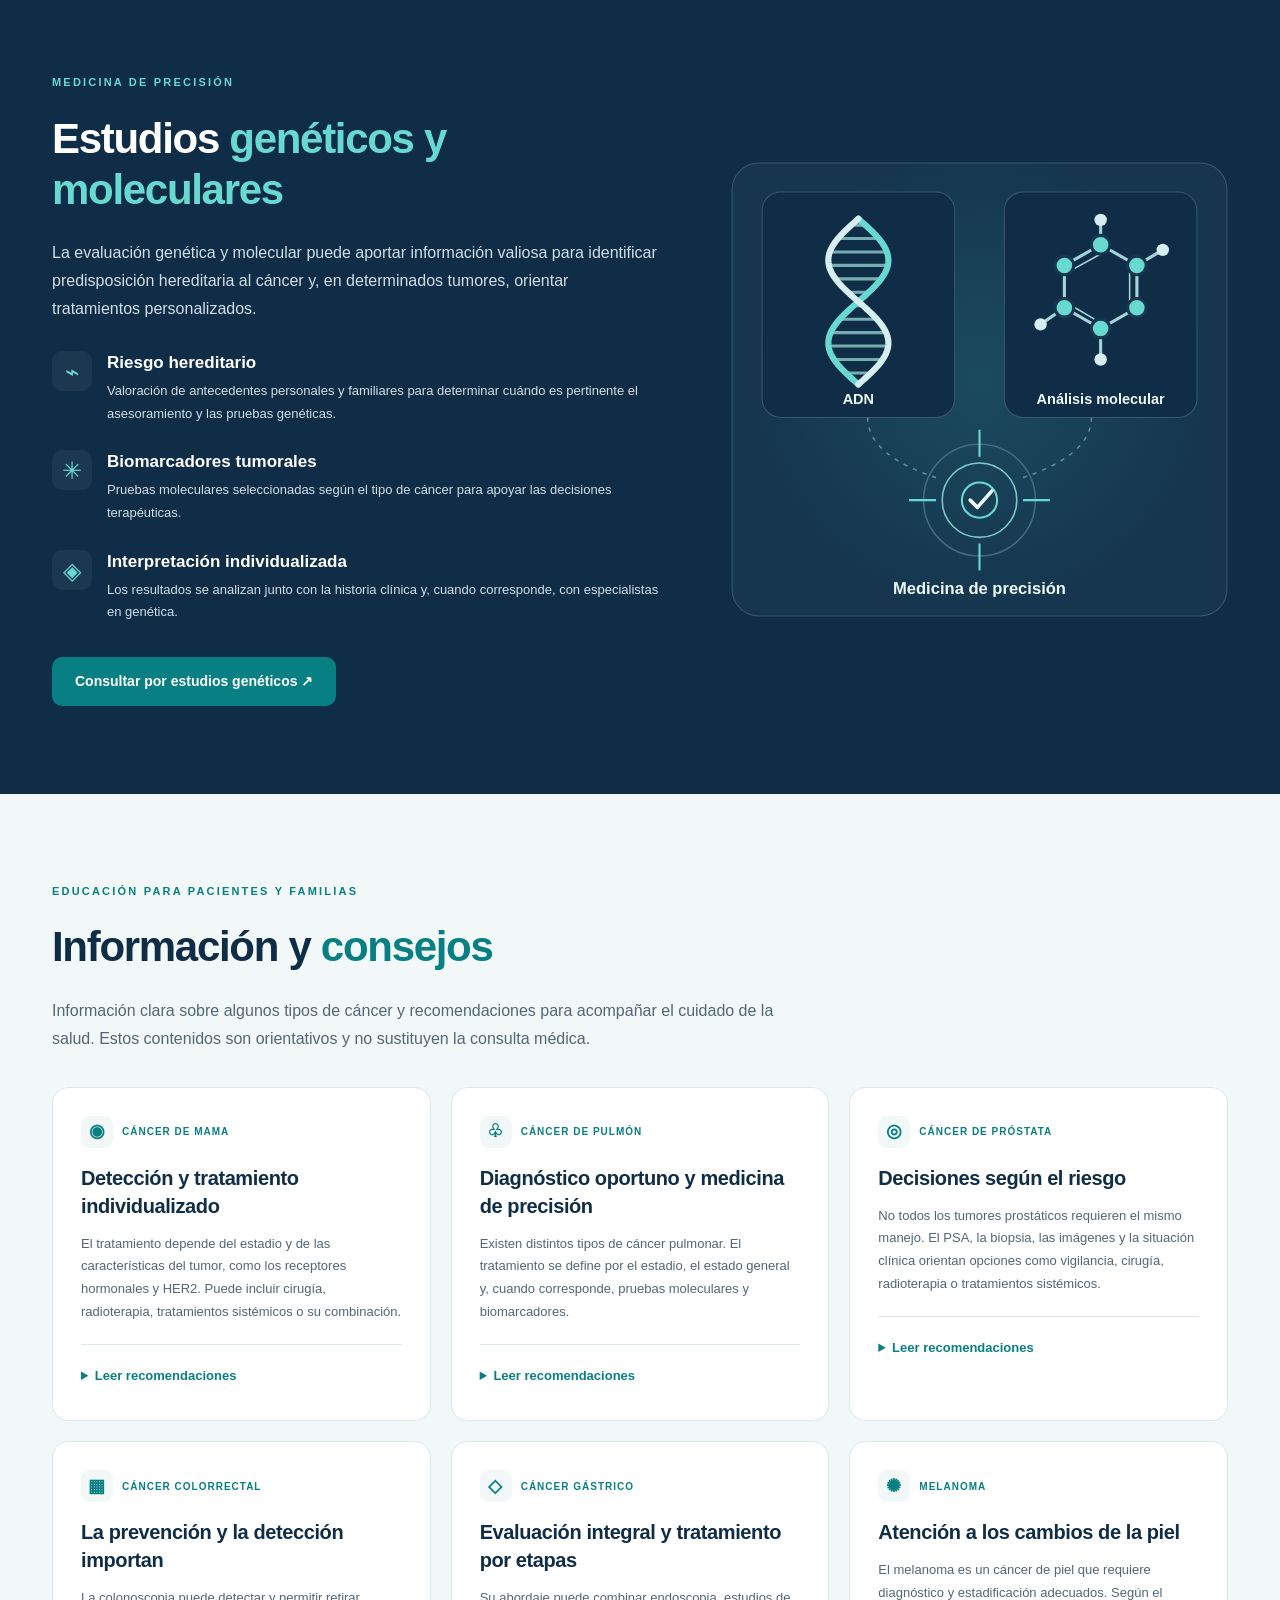
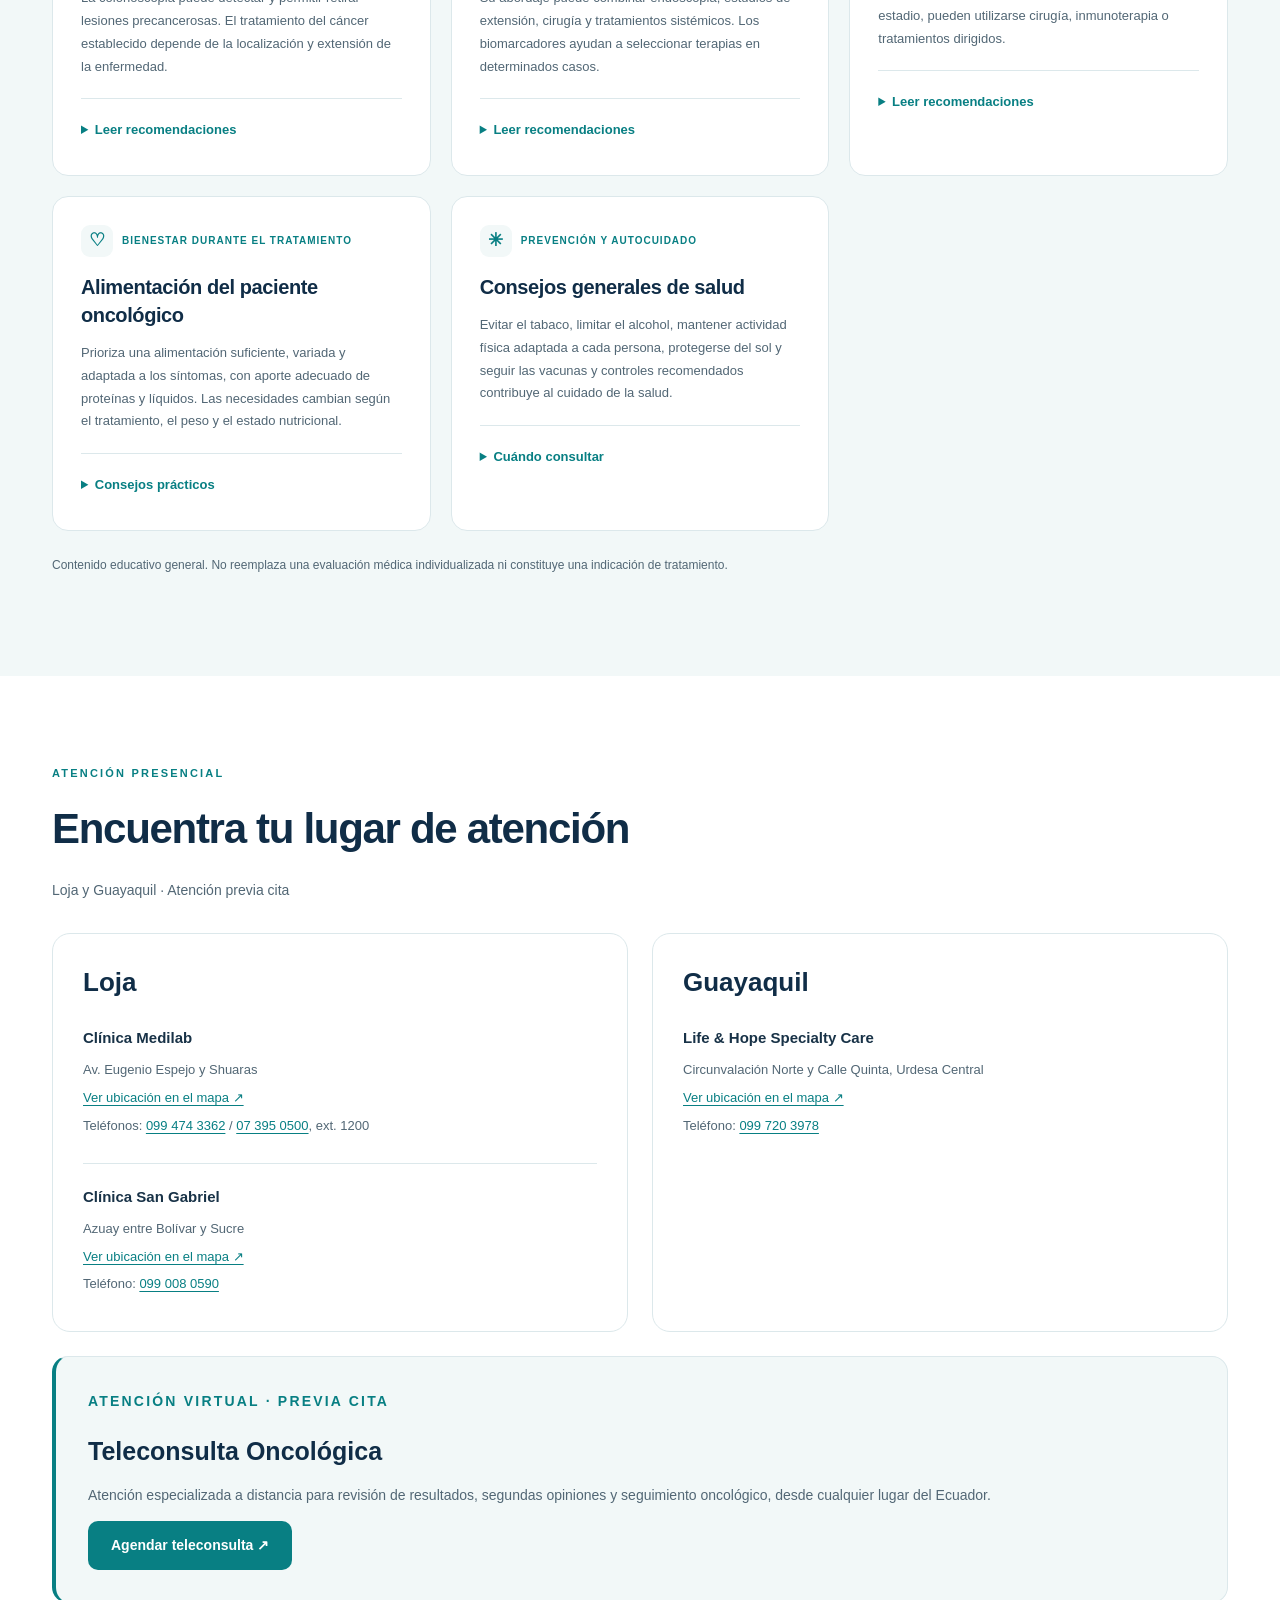
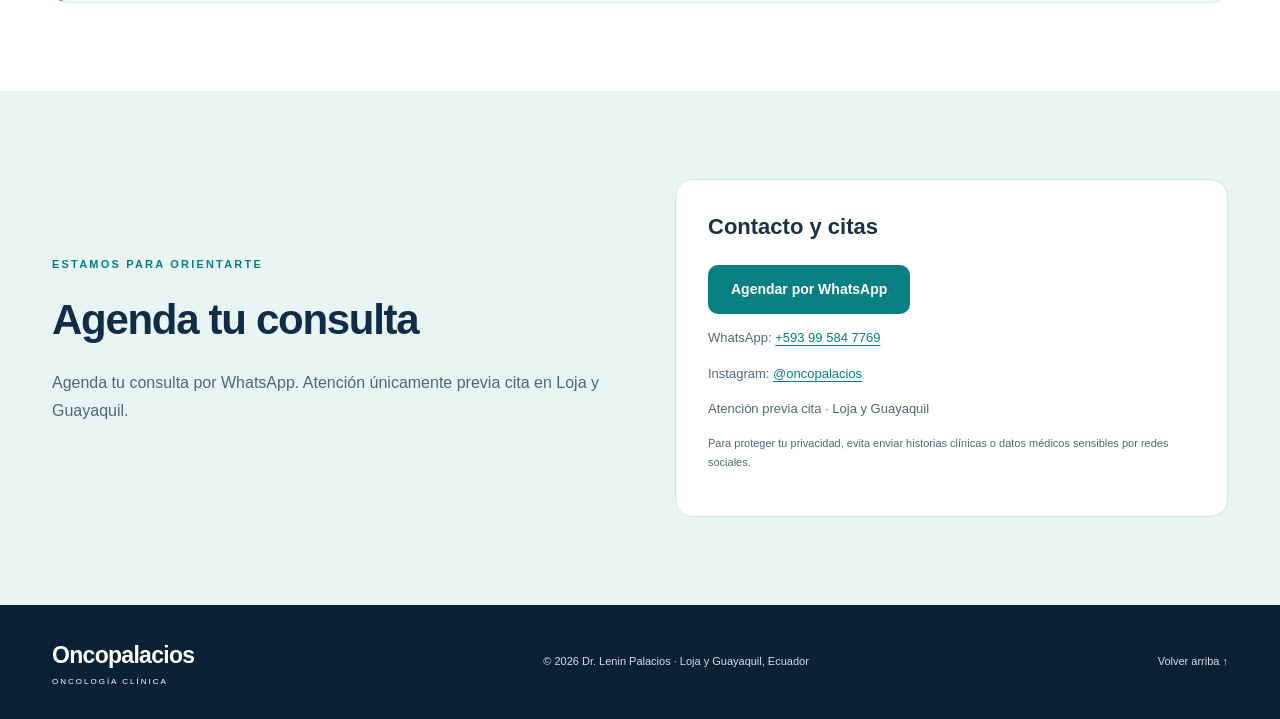
==== commit d01405b1: "Restaura azul marino y turquesa y renueva ilustración de genética y medicina de precisión" ====
--- a/index.html
+++ b/index.html
@@ -3,7 +3,7 @@
 <html lang="es"><head><meta charset="utf-8"/><meta content="width=device-width, initial-scale=1" name="viewport"/>
 <title>Dr. Lenin Palacios | Oncopalacios · Oncología Clínica</title>
 <meta content="Dr. Lenin Palacios, oncólogo clínico. Atención presencial en Loja y Guayaquil y teleconsulta oncológica en Ecuador." name="description"/>
-<meta content="#923b4b" name="theme-color"/><link href="styles.css" rel="stylesheet"/></head><body><a class="skip-link" href="#contenido">Saltar al contenido</a>
+<meta content="#102d47" name="theme-color"/><link href="styles.css" rel="stylesheet"/></head><body><a class="skip-link" href="#contenido">Saltar al contenido</a>
 <header class="site-header"><div class="wrap header-inner">
 <a aria-label="Oncopalacios, ir al inicio" class="brand" href="#inicio"><svg aria-hidden="true" class="leaf-logo" viewbox="0 0 55 62" xmlns="http://www.w3.org/2000/svg">
 <path d="M27 55C16 40 9 29 12 11c12 6 18 17 15 44Z" fill="#833b4b"></path>
@@ -28,7 +28,7 @@
 <a class="highlight" href="#servicios"><span class="highlight-icon">♧</span><span><strong>Oncología clínica</strong><small>Diagnóstico, tratamiento y seguimiento integral del paciente con cáncer.</small></span></a>
 <a class="highlight" href="#ubicaciones"><span class="highlight-icon">✚</span><span><strong>Atención presencial</strong><small>Consulta en un espacio cómodo, seguro y humano.</small></span></a>
 <a class="highlight" href="#teleconsulta"><span class="highlight-icon">▱</span><span><strong>Teleconsulta</strong><small>Atención oncológica a distancia, con la misma calidad y calidez.</small></span></a>
-</div></section><section class="section" id="perfil"><div class="wrap narrow"><p class="eyebrow">CONOCE A TU ESPECIALISTA</p><h2>Experiencia, <span class="accent-green">ciencia y acompañamiento</span></h2><p>Soy el Dr. Lenin Palacios, médico especialista en Oncología Clínica. Mi práctica se enfoca en brindar una evaluación individualizada y opciones de tratamiento basadas en la evidencia científica, acompañando al paciente y su familia durante cada etapa de la atención.</p><div class="credential">Especialista en Oncología Clínica · Universidad Católica Argentina, Buenos Aires</div></div></section><section class="section soft" id="trayectoria"><div class="wrap"><p class="eyebrow">PREPARACIÓN Y ACTUALIZACIÓN CIENTÍFICA</p><h2>Formación <span class="accent-green">académica y trayectoria profesional</span></h2><div class="trajectory-grid"><article class="trajectory-card"><h3>Formación académica</h3><div class="trajectory-item"><strong>Especialista en Oncología Clínica</strong><p>Universidad Católica Argentina, Buenos Aires · Hospital Universitario Austral</p></div><div class="trajectory-item"><strong>Doctor en Medicina y Cirugía</strong><p>Universidad Nacional de Loja</p></div></article><article class="trajectory-card"><h3>Educación continua</h3><div class="trajectory-item"><strong>Diplomado en Investigación Clínica</strong><p>Universidad San Francisco de Quito</p></div><div class="trajectory-item"><strong>Diplomado en Biología Molecular</strong><p>Universidad de Lieja, Bélgica · Universidad de Las Américas (UDLA)</p></div><div class="trajectory-item"><p>Participación continua en congresos nacionales e internacionales de oncología.</p></div></article><article class="trajectory-card"><h3>Sociedades científicas</h3><div class="trajectory-item"><strong>SEO</strong><p>Sociedad Ecuatoriana de Oncología Clínica</p></div><div class="trajectory-item"><strong>SEPAM</strong><p>Sociedad Ecuatoriana de Patología Mamaria</p></div><div class="trajectory-item"><strong>SOTE</strong><p>Sociedad de Oncología Torácica del Ecuador</p></div></article></div></div></section><section class="section soft" id="servicios"><div class="wrap"><p class="eyebrow">ÁREAS DE ATENCIÓN</p><h2>Servicios <span class="accent-green">oncológicos</span></h2><div class="cards"><article class="service"><div class="service-icon">01</div><h3>Consulta oncológica</h3><p>Valoración especializada y orientación diagnóstica.</p></article><article class="service"><div class="service-icon">02</div><h3>Plan de tratamiento</h3><p>Evaluación de alternativas terapéuticas individualizadas.</p></article><article class="service"><div class="service-icon">03</div><h3>Segunda opinión</h3><p>Revisión de diagnósticos y planes de manejo.</p></article><article class="service"><div class="service-icon">04</div><h3>Seguimiento</h3><p>Control durante y después del tratamiento oncológico.</p></article></div></div></section><section class="section specialty-band" id="especialidades"><div class="wrap specialty-layout"><div class="specialty-copy"><p class="eyebrow">ATENCIÓN INTEGRAL Y PERSONALIZADA</p><h2>Un acompañamiento cercano en cada etapa</h2><p>Mi compromiso es brindar atención oncológica basada en evidencia científica, con una visión integral del paciente y decisiones compartidas con su familia.</p><p class="specialty-intro">Atención especializada en los principales tipos de cáncer:</p><div class="cancer-list"><a href="#informacion"><span><img alt="" aria-hidden="true" src="assets/icono-mama.svg"/></span>Mama</a><a href="#informacion"><span><img alt="" aria-hidden="true" src="assets/icono-pulmon.svg"/></span>Pulmón</a><a href="#informacion"><span><img alt="" aria-hidden="true" src="assets/icono-prostata.svg"/></span>Próstata</a><a href="#informacion"><span><img alt="" aria-hidden="true" src="assets/icono-colon.svg"/></span>Colon y recto</a><a href="#informacion"><span><img alt="" aria-hidden="true" src="assets/icono-estomago.svg"/></span>Estómago</a><a href="#informacion"><span><img alt="" aria-hidden="true" src="assets/icono-melanoma.svg"/></span>Melanoma</a><a href="#informacion"><span><img alt="" aria-hidden="true" src="assets/icono-higado.svg"/></span>Hígado y vías biliares</a><a href="#informacion"><span><img alt="" aria-hidden="true" src="assets/icono-otros.svg"/></span>Otros tumores sólidos</a></div><a class="btn-outline" href="#servicios">Conocer los servicios</a></div><div class="specialty-photo"><img alt="Dr. Lenin Palacios en un entorno clínico con vegetación" loading="lazy" src="assets/foto-acompanamiento.jpg"/></div></div></section><section class="section genetics" id="genetica"><div class="wrap genetics-layout"><div><p class="eyebrow">MEDICINA DE PRECISIÓN</p><h2>Estudios <span class="accent-green">genéticos y moleculares</span></h2><p>La evaluación genética y molecular puede aportar información valiosa para identificar predisposición hereditaria al cáncer y, en determinados tumores, orientar tratamientos personalizados.</p><div class="genetics-points"><article><span class="genetics-symbol">⌁</span><div><h3>Riesgo hereditario</h3><p>Valoración de antecedentes personales y familiares para determinar cuándo es pertinente el asesoramiento y las pruebas genéticas.</p></div></article><article><span class="genetics-symbol">✳</span><div><h3>Biomarcadores tumorales</h3><p>Pruebas moleculares seleccionadas según el tipo de cáncer para apoyar las decisiones terapéuticas.</p></div></article><article><span class="genetics-symbol">◈</span><div><h3>Interpretación individualizada</h3><p>Los resultados se analizan junto con la historia clínica y, cuando corresponde, con especialistas en genética.</p></div></article></div><a class="btn" href="https://wa.me/593995847769?text=Hola%2C%20deseo%20informaci%C3%B3n%20sobre%20valoraci%C3%B3n%20gen%C3%A9tica%20oncol%C3%B3gica." rel="noopener noreferrer" target="_blank">Consultar por estudios genéticos ↗</a></div><div aria-hidden="true" class="genetics-art"><svg viewbox="0 0 260 350" xmlns="http://www.w3.org/2000/svg"><path d="M65 25 C240 85 20 245 195 325 M195 25 C20 85 240 245 65 325" fill="none" stroke="#6C426D" stroke-linecap="round" stroke-width="13"></path><g stroke="#929A70" stroke-width="5"><path d="M88 38H172"></path><path d="M105 69H155"></path><path d="M120 101H140"></path><path d="M89 132H171"></path><path d="M65 164H195"></path><path d="M83 196H177"></path><path d="M109 228H151"></path><path d="M119 259H141"></path><path d="M95 292H165"></path><path d="M83 317H177"></path></g></svg><span>Genética y oncología de precisión</span></div></div></section><section class="section resources" id="informacion"><div class="wrap"><p class="eyebrow">EDUCACIÓN PARA PACIENTES Y FAMILIAS</p><h2>Información y <span class="accent-green">consejos</span></h2><p class="section-intro">Información clara sobre algunos tipos de cáncer y recomendaciones para acompañar el cuidado de la salud. Estos contenidos son orientativos y no sustituyen la consulta médica.</p>
+</div></section><section class="section" id="perfil"><div class="wrap narrow"><p class="eyebrow">CONOCE A TU ESPECIALISTA</p><h2>Experiencia, <span class="accent-green">ciencia y acompañamiento</span></h2><p>Soy el Dr. Lenin Palacios, médico especialista en Oncología Clínica. Mi práctica se enfoca en brindar una evaluación individualizada y opciones de tratamiento basadas en la evidencia científica, acompañando al paciente y su familia durante cada etapa de la atención.</p><div class="credential">Especialista en Oncología Clínica · Universidad Católica Argentina, Buenos Aires</div></div></section><section class="section soft" id="trayectoria"><div class="wrap"><p class="eyebrow">PREPARACIÓN Y ACTUALIZACIÓN CIENTÍFICA</p><h2>Formación <span class="accent-green">académica y trayectoria profesional</span></h2><div class="trajectory-grid"><article class="trajectory-card"><h3>Formación académica</h3><div class="trajectory-item"><strong>Especialista en Oncología Clínica</strong><p>Universidad Católica Argentina, Buenos Aires · Hospital Universitario Austral</p></div><div class="trajectory-item"><strong>Doctor en Medicina y Cirugía</strong><p>Universidad Nacional de Loja</p></div></article><article class="trajectory-card"><h3>Educación continua</h3><div class="trajectory-item"><strong>Diplomado en Investigación Clínica</strong><p>Universidad San Francisco de Quito</p></div><div class="trajectory-item"><strong>Diplomado en Biología Molecular</strong><p>Universidad de Lieja, Bélgica · Universidad de Las Américas (UDLA)</p></div><div class="trajectory-item"><p>Participación continua en congresos nacionales e internacionales de oncología.</p></div></article><article class="trajectory-card"><h3>Sociedades científicas</h3><div class="trajectory-item"><strong>SEO</strong><p>Sociedad Ecuatoriana de Oncología Clínica</p></div><div class="trajectory-item"><strong>SEPAM</strong><p>Sociedad Ecuatoriana de Patología Mamaria</p></div><div class="trajectory-item"><strong>SOTE</strong><p>Sociedad de Oncología Torácica del Ecuador</p></div></article></div></div></section><section class="section soft" id="servicios"><div class="wrap"><p class="eyebrow">ÁREAS DE ATENCIÓN</p><h2>Servicios <span class="accent-green">oncológicos</span></h2><div class="cards"><article class="service"><div class="service-icon">01</div><h3>Consulta oncológica</h3><p>Valoración especializada y orientación diagnóstica.</p></article><article class="service"><div class="service-icon">02</div><h3>Plan de tratamiento</h3><p>Evaluación de alternativas terapéuticas individualizadas.</p></article><article class="service"><div class="service-icon">03</div><h3>Segunda opinión</h3><p>Revisión de diagnósticos y planes de manejo.</p></article><article class="service"><div class="service-icon">04</div><h3>Seguimiento</h3><p>Control durante y después del tratamiento oncológico.</p></article></div></div></section><section class="section specialty-band" id="especialidades"><div class="wrap specialty-layout"><div class="specialty-copy"><p class="eyebrow">ATENCIÓN INTEGRAL Y PERSONALIZADA</p><h2>Un acompañamiento cercano en cada etapa</h2><p>Mi compromiso es brindar atención oncológica basada en evidencia científica, con una visión integral del paciente y decisiones compartidas con su familia.</p><p class="specialty-intro">Atención especializada en los principales tipos de cáncer:</p><div class="cancer-list"><a href="#informacion"><span><img alt="" aria-hidden="true" src="assets/icono-mama.svg"/></span>Mama</a><a href="#informacion"><span><img alt="" aria-hidden="true" src="assets/icono-pulmon.svg"/></span>Pulmón</a><a href="#informacion"><span><img alt="" aria-hidden="true" src="assets/icono-prostata.svg"/></span>Próstata</a><a href="#informacion"><span><img alt="" aria-hidden="true" src="assets/icono-colon.svg"/></span>Colon y recto</a><a href="#informacion"><span><img alt="" aria-hidden="true" src="assets/icono-estomago.svg"/></span>Estómago</a><a href="#informacion"><span><img alt="" aria-hidden="true" src="assets/icono-melanoma.svg"/></span>Melanoma</a><a href="#informacion"><span><img alt="" aria-hidden="true" src="assets/icono-higado.svg"/></span>Hígado y vías biliares</a><a href="#informacion"><span><img alt="" aria-hidden="true" src="assets/icono-otros.svg"/></span>Otros tumores sólidos</a></div><a class="btn-outline" href="#servicios">Conocer los servicios</a></div><div class="specialty-photo"><img alt="Dr. Lenin Palacios en un entorno clínico con vegetación" loading="lazy" src="assets/foto-acompanamiento.jpg"/></div></div></section><section class="section genetics" id="genetica"><div class="wrap genetics-layout"><div><p class="eyebrow">MEDICINA DE PRECISIÓN</p><h2>Estudios <span class="accent-green">genéticos y moleculares</span></h2><p>La evaluación genética y molecular puede aportar información valiosa para identificar predisposición hereditaria al cáncer y, en determinados tumores, orientar tratamientos personalizados.</p><div class="genetics-points"><article><span class="genetics-symbol">⌁</span><div><h3>Riesgo hereditario</h3><p>Valoración de antecedentes personales y familiares para determinar cuándo es pertinente el asesoramiento y las pruebas genéticas.</p></div></article><article><span class="genetics-symbol">✳</span><div><h3>Biomarcadores tumorales</h3><p>Pruebas moleculares seleccionadas según el tipo de cáncer para apoyar las decisiones terapéuticas.</p></div></article><article><span class="genetics-symbol">◈</span><div><h3>Interpretación individualizada</h3><p>Los resultados se analizan junto con la historia clínica y, cuando corresponde, con especialistas en genética.</p></div></article></div><a class="btn" href="https://wa.me/593995847769?text=Hola%2C%20deseo%20informaci%C3%B3n%20sobre%20valoraci%C3%B3n%20gen%C3%A9tica%20oncol%C3%B3gica." rel="noopener noreferrer" target="_blank">Consultar por estudios genéticos ↗</a></div><div class="precision-art"><img src="assets/genetica-precision.svg" alt="Doble hélice de ADN y estructura molecular conectadas a una diana de medicina de precisión" loading="lazy" width="480" height="440"/></div></div></section><section class="section resources" id="informacion"><div class="wrap"><p class="eyebrow">EDUCACIÓN PARA PACIENTES Y FAMILIAS</p><h2>Información y <span class="accent-green">consejos</span></h2><p class="section-intro">Información clara sobre algunos tipos de cáncer y recomendaciones para acompañar el cuidado de la salud. Estos contenidos son orientativos y no sustituyen la consulta médica.</p>
 <div class="resource-grid">
 <article class="resource-card"><span class="resource-label"><span aria-hidden="true" class="cancer-icon">◉</span>Cáncer de mama</span><h3>Detección y tratamiento individualizado</h3><p>El tratamiento depende del estadio y de las características del tumor, como los receptores hormonales y HER2. Puede incluir cirugía, radioterapia, tratamientos sistémicos o su combinación.</p><details><summary>Leer recomendaciones</summary><p>Consulta ante cambios persistentes en la mama o el pezón. La edad y frecuencia de los estudios de detección deben individualizarse según los antecedentes y el riesgo.</p></details></article>
 <article class="resource-card"><span class="resource-label"><span aria-hidden="true" class="cancer-icon">♧</span>Cáncer de pulmón</span><h3>Diagnóstico oportuno y medicina de precisión</h3><p>Existen distintos tipos de cáncer pulmonar. El tratamiento se define por el estadio, el estado general y, cuando corresponde, pruebas moleculares y biomarcadores.</p><details><summary>Leer recomendaciones</summary><p>Evitar el tabaco es una medida fundamental. Personas con alto riesgo pueden beneficiarse de programas de detección con tomografía de baja dosis, según criterios médicos.</p></details></article>
--- a/styles.css
+++ b/styles.css
@@ -1,12 +1,15 @@
-/* Paleta anterior de Oncopalacios: borgoña y rosados. Diseño y funcionalidad conservados. */
-:root{--navy:#5c1c30;--navy-deep:#481729;--turquoise:#923b4b;--turquoise-bright:#b87583;--ink:#29212a;--muted:#746c73;--soft:#fcf7f8;--line:#eadce0;--white:#fff;--sans:Inter,'Segoe UI',Arial,sans-serif;--wine:var(--navy);--wine-dark:var(--navy-deep)}
+/* Oncomedic: azul marino y verde turquesa. Paleta centralizada para ajustes de marca. */
+:root{--navy:#102d47;--navy-deep:#0a2034;--turquoise:#087f83;--turquoise-bright:#42c7be;--ink:#183247;--muted:#526775;--soft:#f2f8f8;--line:#dce8eb;--white:#fff;--sans:Inter,'Segoe UI',Arial,sans-serif;--wine:var(--navy);--wine-dark:var(--navy-deep)}
 *{box-sizing:border-box}html{scroll-behavior:smooth;scroll-padding-top:110px}body{margin:0;background:var(--white);color:var(--ink);font:16px/1.75 var(--sans);-webkit-font-smoothing:antialiased}a{color:inherit;text-decoration:none}img{display:block;max-width:100%}button{font:inherit}a,button,summary{-webkit-tap-highlight-color:transparent}a:focus-visible,button:focus-visible,summary:focus-visible{outline:3px solid var(--turquoise);outline-offset:5px}section[id],div[id]{scroll-margin-top:110px}.wrap{width:min(100%,1256px);padding:0 40px;margin:auto}.skip-link{position:fixed;top:12px;left:12px;z-index:100;background:var(--navy);color:white;padding:12px 20px;transform:translateY(-150%);border-radius:8px}.skip-link:focus{transform:none}
-.site-header{position:sticky;top:0;z-index:30;background:#ffffffed;border-bottom:1px solid var(--line);backdrop-filter:blur(16px)}.header-inner{height:88px;display:flex;align-items:center;justify-content:space-between;gap:24px}.brand{display:flex;align-items:center;gap:10px;color:var(--navy);font-size:27px;font-weight:750;letter-spacing:-1px;flex-shrink:0}.brand-text{display:flex;flex-direction:column;line-height:1.1;gap:7px}.brand-text small{font-size:9px;letter-spacing:2.6px;font-weight:600;color:var(--muted)}.leaf-logo{width:34px;height:44px}.leaf-logo path:first-child{fill:var(--navy)}.leaf-logo path:nth-child(2),.leaf-logo path:nth-child(3){fill:var(--turquoise)}.site-header nav{display:flex;align-items:center;gap:17px;font-size:12px;font-weight:600}.site-header nav a{padding:8px 0;white-space:nowrap}.site-header nav a:hover,.site-header nav a.active{color:var(--turquoise)}.site-header nav a.active{box-shadow:0 2px var(--turquoise)}.site-header nav .nav-system{font-size:11px;border:1px solid var(--line);border-radius:8px;padding:8px 10px;color:var(--muted)}.header-cta,.btn{display:inline-flex;align-items:center;justify-content:center;gap:16px;min-height:48px;border:1px solid transparent;border-radius:10px;padding:13px 22px;background:var(--turquoise);color:white;font-size:14px;font-weight:650;line-height:1.5;transition:background .2s,transform .2s}.header-cta{white-space:nowrap;font-size:12px;padding:10px 16px}.header-cta:hover,.btn:hover{background:#5c1c30;transform:translateY(-2px)}.menu-toggle{display:none}.btn-ghost{background:white;color:var(--navy);border-color:#d5b9bf}.btn-ghost:hover{background:var(--soft)}
-.hero{position:relative;overflow:hidden;background:linear-gradient(120deg,#fcf6f7 0%,#fff 65%)}.hero-inner{display:grid;grid-template-columns:1.05fr 1fr;gap:60px;align-items:center;min-height:690px;padding-top:58px;padding-bottom:58px}.hero-copy{position:relative;z-index:2}.hero-kicker,.eyebrow{margin:0 0 20px;color:var(--turquoise);font-size:11px;letter-spacing:2.2px;font-weight:750}.hero-kicker span{margin:0 6px}.hero h1{font-size:clamp(36px,4.15vw,59px);line-height:1.12;letter-spacing:-2.4px;margin:0 0 28px;color:var(--navy);font-weight:750}.hero-name{display:block}.hero h1 em{display:block;color:var(--turquoise);font-style:normal;font-size:.73em;letter-spacing:-1.2px;margin-top:12px}.hero-message{font-size:clamp(23px,2.5vw,32px);line-height:1.3;font-weight:500;letter-spacing:-.8px;margin:0 0 20px}.hero-message span{display:block}.hero-rule{display:none}.hero-description{color:var(--muted);font-size:15px;max-width:490px;margin:0}.hero-actions{display:flex;flex-wrap:wrap;gap:12px;margin-top:28px}.hero-notes{display:flex;flex-wrap:wrap;gap:18px;margin-top:25px;font-size:12px;color:var(--muted)}.hero-visual{position:relative;height:550px;min-width:0}.doctor-portrait{position:absolute;inset:0;overflow:hidden;background:#f1e6e9;border-radius:28px 28px 100px 28px;border:8px solid white;box-shadow:0 24px 70px #5c1c3014}.doctor-portrait img{height:100%;width:100%;object-fit:cover;object-position:center 18%}.portrait-caption{position:absolute;z-index:3;left:-24px;bottom:40px;border:1px solid var(--line);border-radius:12px;background:white;box-shadow:0 12px 40px #5c1c3014;padding:17px 21px;font-size:12px;font-weight:650;display:flex;align-items:center;gap:10px}.status-dot{height:9px;width:9px;border-radius:50%;background:var(--turquoise)}
-.highlights{border-top:1px solid var(--line);border-bottom:1px solid var(--line);background:white;padding:32px 0}.highlights-grid{display:grid;grid-template-columns:repeat(3,1fr);gap:30px}.highlight{display:flex;align-items:flex-start;gap:16px;padding:8px 0}.highlight-icon{height:48px;width:48px;flex:0 0 48px;border-radius:13px;background:#f8eff1;color:var(--turquoise);display:grid;place-items:center;font-size:25px}.highlight strong{display:block;font-size:16px;margin-bottom:6px;color:var(--navy)}.highlight small{display:block;font-size:12px;color:var(--muted);line-height:1.7}.highlight:hover strong{color:var(--turquoise)}
-.section{padding:88px 0}.section h2{font-size:clamp(29px,3.3vw,42px);line-height:1.22;letter-spacing:-1.3px;font-weight:700;color:var(--navy);margin:0 0 24px}.section h3{line-height:1.4}.section p{color:var(--muted)}.section .eyebrow{color:var(--turquoise)}.accent-green{color:var(--turquoise)}.narrow{max-width:950px}.credential{margin-top:28px;padding:20px 24px;border-left:3px solid var(--turquoise);border-radius:0 12px 12px 0;background:var(--soft);font-size:14px;font-weight:600}.soft,.resources{background:var(--soft)}#trayectoria{padding-bottom:35px}#servicios{padding-top:45px}.cards,.trajectory-grid,.resource-grid{display:grid;gap:20px;margin-top:34px}.cards{grid-template-columns:repeat(4,minmax(0,1fr))}.trajectory-grid,.resource-grid{grid-template-columns:repeat(3,minmax(0,1fr))}.service,.trajectory-card,.resource-card{background:white;border:1px solid var(--line);border-radius:16px;padding:28px}.service{transition:transform .2s,border-color .2s}.service:hover{transform:translateY(-4px);border-color:var(--turquoise)}.service-icon{color:var(--turquoise);font-size:13px;font-weight:750;letter-spacing:2px}.service h3,.trajectory-card h3,.resource-card h3{font-size:20px;letter-spacing:-.4px;color:var(--navy);margin:16px 0 12px}.service p,.trajectory-item p,.resource-card p{font-size:13px}.trajectory-card h3{margin-top:0;border-bottom:1px solid var(--line);padding-bottom:18px}.trajectory-item{margin:18px 0}.trajectory-item:last-child{margin-bottom:0}.trajectory-item strong{font-size:14px;color:var(--navy)}.trajectory-item p{margin:5px 0}.specialty-band{background:white}.specialty-layout,.genetics-layout{display:grid;grid-template-columns:1.1fr .9fr;gap:72px;align-items:center}.specialty-intro{font-weight:650;color:var(--navy)!important}.cancer-list{display:grid;grid-template-columns:1fr 1fr;gap:14px;margin:24px 0 30px}.cancer-list a{display:flex;align-items:center;gap:10px;font-size:13px;font-weight:600}.cancer-list a:hover{color:var(--turquoise)}.cancer-list a span{height:38px;width:38px;flex-shrink:0;border-radius:10px;background:var(--soft);display:grid;place-items:center}.cancer-list img{height:25px;width:25px}.specialty-photo{height:520px;border-radius:22px;overflow:hidden}.specialty-photo img{width:100%;height:100%;object-fit:cover;object-position:center 40%}.btn-outline{display:inline-flex;min-height:48px;align-items:center;border:1px solid var(--turquoise);color:var(--turquoise);padding:10px 20px;border-radius:10px;font-size:13px;font-weight:650}.btn-outline:hover{background:var(--soft)}.genetics{background:var(--navy);color:white}.genetics h2{color:white}.genetics p{color:#f3e5e8}.genetics .eyebrow,.genetics .accent-green{color:#edb9c5}.genetics-points{margin:28px 0}.genetics-points article{display:flex;gap:15px;margin:20px 0}.genetics-points h3{font-size:17px;margin:0;color:white}.genetics-points p{font-size:13px;margin:5px 0}.genetics-symbol{display:grid;place-items:center;width:40px;height:40px;flex-shrink:0;background:#ffffff0d;color:#edb9c5;border-radius:10px;font-size:24px}.genetics-art{min-height:430px;border:1px solid #ffffff20;background:#ffffff06;border-radius:24px;display:flex;flex-direction:column;align-items:center;justify-content:center;color:#f3e5e8;font-size:12px;gap:20px}.genetics-art svg{height:290px;max-width:85%}.genetics-art svg>path{stroke:#edb9c5}.genetics-art svg g{stroke:#b87583}.section-intro{max-width:760px}.resource-label{display:flex;align-items:center;gap:9px;text-transform:uppercase;letter-spacing:1px;font-size:10px;font-weight:750;color:var(--turquoise)}.cancer-icon{display:grid;place-items:center;width:32px;height:32px;background:var(--soft);border-radius:9px;font-size:18px}.resource-card details{border-top:1px solid var(--line);padding-top:15px;margin-top:20px}.resource-card summary{color:var(--turquoise);font-size:13px;font-weight:650;cursor:pointer;padding:5px 0}.resources-note{font-size:12px;margin-top:24px}.location-appointment{font-size:14px;margin-bottom:30px}.locations{display:grid;grid-template-columns:1fr 1fr;gap:24px}.locations>div{border:1px solid var(--line);border-radius:18px;padding:30px}.locations h3{margin:0 0 25px;font-size:26px;color:var(--navy)}.clinic{padding:0 0 20px;margin:0 0 20px;border-bottom:1px solid var(--line)}.clinic:last-child{padding-bottom:0;margin-bottom:0;border:0}.clinic h4{font-size:15px;margin:0 0 8px}.clinic p{font-size:13px;margin:5px 0}.clinic a{color:var(--turquoise);text-decoration:underline;text-underline-offset:3px}.teleconsulta-ubicaciones{margin-top:24px;background:var(--soft);border:1px solid var(--line);border-left:4px solid var(--turquoise);border-radius:16px;padding:32px}.teleconsulta-ubicaciones h3{font-size:25px;margin:0 0 12px;color:var(--navy)}.teleconsulta-ubicaciones p{font-size:14px}.contact{background:#f9f1f3}.contact-grid{display:grid;grid-template-columns:1fr 1fr;align-items:center;gap:70px}.contact-panel{border:1px solid #eadce0;background:white;padding:32px;border-radius:18px}.contact-panel h3{font-size:22px;margin:0 0 22px}.contact-panel p{font-size:13px}.contact-panel a:not(.btn){color:var(--turquoise);text-decoration:underline;text-underline-offset:3px}.contact .fine{font-size:11px}footer{background:var(--navy-deep);color:#f3e5e8;padding:30px 0;font-size:11px}.footer-row{display:flex;justify-content:space-between;align-items:center;gap:24px}.footer-brand{font-size:23px;color:white;font-weight:700;letter-spacing:-.7px}.footer-brand small{display:block;font-size:8px;letter-spacing:2px;text-transform:uppercase;font-weight:500}
-@media(max-width:1180px){.menu-toggle{display:block;order:3;min-width:44px;min-height:44px;border:1px solid var(--line);border-radius:9px;background:white;color:var(--navy);font-size:22px;cursor:pointer}.header-actions{margin-left:auto}.site-header nav{display:none;position:absolute;top:100%;left:0;right:0;max-height:calc(100dvh - 88px);overflow:auto;background:white;border-bottom:1px solid var(--line);padding:22px 40px;box-shadow:0 18px 25px #5c1c3010;flex-direction:column;align-items:stretch;gap:6px}.site-header nav.open{display:flex}.site-header nav a{padding:12px;font-size:14px}.site-header nav .nav-system{margin-top:10px;font-size:13px}.hero-inner{gap:30px}.hero-visual{height:500px}.cards{grid-template-columns:repeat(2,minmax(0,1fr))}}
+.site-header{position:sticky;top:0;z-index:30;background:#ffffffed;border-bottom:1px solid var(--line);backdrop-filter:blur(16px)}.header-inner{height:88px;display:flex;align-items:center;justify-content:space-between;gap:24px}.brand{display:flex;align-items:center;gap:10px;color:var(--navy);font-size:27px;font-weight:750;letter-spacing:-1px;flex-shrink:0}.brand-text{display:flex;flex-direction:column;line-height:1.1;gap:7px}.brand-text small{font-size:9px;letter-spacing:2.6px;font-weight:600;color:var(--muted)}.leaf-logo{width:34px;height:44px}.leaf-logo path:first-child{fill:var(--navy)}.leaf-logo path:nth-child(2),.leaf-logo path:nth-child(3){fill:var(--turquoise)}.site-header nav{display:flex;align-items:center;gap:17px;font-size:12px;font-weight:600}.site-header nav a{padding:8px 0;white-space:nowrap}.site-header nav a:hover,.site-header nav a.active{color:var(--turquoise)}.site-header nav a.active{box-shadow:0 2px var(--turquoise)}.site-header nav .nav-system{font-size:11px;border:1px solid var(--line);border-radius:8px;padding:8px 10px;color:var(--muted)}.header-cta,.btn{display:inline-flex;align-items:center;justify-content:center;gap:16px;min-height:48px;border:1px solid transparent;border-radius:10px;padding:13px 22px;background:var(--turquoise);color:white;font-size:14px;font-weight:650;line-height:1.5;transition:background .2s,transform .2s}.header-cta{white-space:nowrap;font-size:12px;padding:10px 16px}.header-cta:hover,.btn:hover{background:#06686c;transform:translateY(-2px)}.menu-toggle{display:none}.btn-ghost{background:white;color:var(--navy);border-color:#c5d7dc}.btn-ghost:hover{background:var(--soft)}
+.hero{position:relative;overflow:hidden;background:linear-gradient(120deg,#f1f8f9 0%,#fff 65%)}.hero-inner{display:grid;grid-template-columns:1.05fr 1fr;gap:60px;align-items:center;min-height:690px;padding-top:58px;padding-bottom:58px}.hero-copy{position:relative;z-index:2}.hero-kicker,.eyebrow{margin:0 0 20px;color:var(--turquoise);font-size:11px;letter-spacing:2.2px;font-weight:750}.hero-kicker span{margin:0 6px}.hero h1{font-size:clamp(36px,4.15vw,59px);line-height:1.12;letter-spacing:-2.4px;margin:0 0 28px;color:var(--navy);font-weight:750}.hero-name{display:block}.hero h1 em{display:block;color:var(--turquoise);font-style:normal;font-size:.73em;letter-spacing:-1.2px;margin-top:12px}.hero-message{font-size:clamp(23px,2.5vw,32px);line-height:1.3;font-weight:500;letter-spacing:-.8px;margin:0 0 20px}.hero-message span{display:block}.hero-rule{display:none}.hero-description{color:var(--muted);font-size:15px;max-width:490px;margin:0}.hero-actions{display:flex;flex-wrap:wrap;gap:12px;margin-top:28px}.hero-notes{display:flex;flex-wrap:wrap;gap:18px;margin-top:25px;font-size:12px;color:var(--muted)}.hero-visual{position:relative;height:550px;min-width:0}.doctor-portrait{position:absolute;inset:0;overflow:hidden;background:#dfeceb;border-radius:28px 28px 100px 28px;border:8px solid white;box-shadow:0 24px 70px #102d4714}.doctor-portrait img{height:100%;width:100%;object-fit:cover;object-position:center 18%}.portrait-caption{position:absolute;z-index:3;left:-24px;bottom:40px;border:1px solid var(--line);border-radius:12px;background:white;box-shadow:0 12px 40px #102d4714;padding:17px 21px;font-size:12px;font-weight:650;display:flex;align-items:center;gap:10px}.status-dot{height:9px;width:9px;border-radius:50%;background:var(--turquoise)}
+.highlights{border-top:1px solid var(--line);border-bottom:1px solid var(--line);background:white;padding:32px 0}.highlights-grid{display:grid;grid-template-columns:repeat(3,1fr);gap:30px}.highlight{display:flex;align-items:flex-start;gap:16px;padding:8px 0}.highlight-icon{height:48px;width:48px;flex:0 0 48px;border-radius:13px;background:#e6f6f3;color:var(--turquoise);display:grid;place-items:center;font-size:25px}.highlight strong{display:block;font-size:16px;margin-bottom:6px;color:var(--navy)}.highlight small{display:block;font-size:12px;color:var(--muted);line-height:1.7}.highlight:hover strong{color:var(--turquoise)}
+.section{padding:88px 0}.section h2{font-size:clamp(29px,3.3vw,42px);line-height:1.22;letter-spacing:-1.3px;font-weight:700;color:var(--navy);margin:0 0 24px}.section h3{line-height:1.4}.section p{color:var(--muted)}.section .eyebrow{color:var(--turquoise)}.accent-green{color:var(--turquoise)}.narrow{max-width:950px}.credential{margin-top:28px;padding:20px 24px;border-left:3px solid var(--turquoise);border-radius:0 12px 12px 0;background:var(--soft);font-size:14px;font-weight:600}.soft,.resources{background:var(--soft)}#trayectoria{padding-bottom:35px}#servicios{padding-top:45px}.cards,.trajectory-grid,.resource-grid{display:grid;gap:20px;margin-top:34px}.cards{grid-template-columns:repeat(4,minmax(0,1fr))}.trajectory-grid,.resource-grid{grid-template-columns:repeat(3,minmax(0,1fr))}.service,.trajectory-card,.resource-card{background:white;border:1px solid var(--line);border-radius:16px;padding:28px}.service{transition:transform .2s,border-color .2s}.service:hover{transform:translateY(-4px);border-color:var(--turquoise)}.service-icon{color:var(--turquoise);font-size:13px;font-weight:750;letter-spacing:2px}.service h3,.trajectory-card h3,.resource-card h3{font-size:20px;letter-spacing:-.4px;color:var(--navy);margin:16px 0 12px}.service p,.trajectory-item p,.resource-card p{font-size:13px}.trajectory-card h3{margin-top:0;border-bottom:1px solid var(--line);padding-bottom:18px}.trajectory-item{margin:18px 0}.trajectory-item:last-child{margin-bottom:0}.trajectory-item strong{font-size:14px;color:var(--navy)}.trajectory-item p{margin:5px 0}.specialty-band{background:white}.specialty-layout,.genetics-layout{display:grid;grid-template-columns:1.1fr .9fr;gap:72px;align-items:center}.specialty-intro{font-weight:650;color:var(--navy)!important}.cancer-list{display:grid;grid-template-columns:1fr 1fr;gap:14px;margin:24px 0 30px}.cancer-list a{display:flex;align-items:center;gap:10px;font-size:13px;font-weight:600}.cancer-list a:hover{color:var(--turquoise)}.cancer-list a span{height:38px;width:38px;flex-shrink:0;border-radius:10px;background:var(--soft);display:grid;place-items:center}.cancer-list img{height:25px;width:25px}.specialty-photo{height:520px;border-radius:22px;overflow:hidden}.specialty-photo img{width:100%;height:100%;object-fit:cover;object-position:center 40%}.btn-outline{display:inline-flex;min-height:48px;align-items:center;border:1px solid var(--turquoise);color:var(--turquoise);padding:10px 20px;border-radius:10px;font-size:13px;font-weight:650}.btn-outline:hover{background:var(--soft)}.genetics{background:var(--navy);color:white}.genetics h2{color:white}.genetics p{color:#d0dfe7}.genetics .eyebrow,.genetics .accent-green{color:#68d9d0}.genetics-points{margin:28px 0}.genetics-points article{display:flex;gap:15px;margin:20px 0}.genetics-points h3{font-size:17px;margin:0;color:white}.genetics-points p{font-size:13px;margin:5px 0}.genetics-symbol{display:grid;place-items:center;width:40px;height:40px;flex-shrink:0;background:#ffffff0d;color:#68d9d0;border-radius:10px;font-size:24px}.genetics-art{min-height:430px;border:1px solid #ffffff20;background:#ffffff06;border-radius:24px;display:flex;flex-direction:column;align-items:center;justify-content:center;color:#d0dfe7;font-size:12px;gap:20px}.genetics-art svg{height:290px;max-width:85%}.genetics-art svg>path{stroke:#68d9d0}.genetics-art svg g{stroke:#96b8cd}.section-intro{max-width:760px}.resource-label{display:flex;align-items:center;gap:9px;text-transform:uppercase;letter-spacing:1px;font-size:10px;font-weight:750;color:var(--turquoise)}.cancer-icon{display:grid;place-items:center;width:32px;height:32px;background:var(--soft);border-radius:9px;font-size:18px}.resource-card details{border-top:1px solid var(--line);padding-top:15px;margin-top:20px}.resource-card summary{color:var(--turquoise);font-size:13px;font-weight:650;cursor:pointer;padding:5px 0}.resources-note{font-size:12px;margin-top:24px}.location-appointment{font-size:14px;margin-bottom:30px}.locations{display:grid;grid-template-columns:1fr 1fr;gap:24px}.locations>div{border:1px solid var(--line);border-radius:18px;padding:30px}.locations h3{margin:0 0 25px;font-size:26px;color:var(--navy)}.clinic{padding:0 0 20px;margin:0 0 20px;border-bottom:1px solid var(--line)}.clinic:last-child{padding-bottom:0;margin-bottom:0;border:0}.clinic h4{font-size:15px;margin:0 0 8px}.clinic p{font-size:13px;margin:5px 0}.clinic a{color:var(--turquoise);text-decoration:underline;text-underline-offset:3px}.teleconsulta-ubicaciones{margin-top:24px;background:var(--soft);border:1px solid var(--line);border-left:4px solid var(--turquoise);border-radius:16px;padding:32px}.teleconsulta-ubicaciones h3{font-size:25px;margin:0 0 12px;color:var(--navy)}.teleconsulta-ubicaciones p{font-size:14px}.contact{background:#e9f5f3}.contact-grid{display:grid;grid-template-columns:1fr 1fr;align-items:center;gap:70px}.contact-panel{border:1px solid #d0e7e2;background:white;padding:32px;border-radius:18px}.contact-panel h3{font-size:22px;margin:0 0 22px}.contact-panel p{font-size:13px}.contact-panel a:not(.btn){color:var(--turquoise);text-decoration:underline;text-underline-offset:3px}.contact .fine{font-size:11px}footer{background:var(--navy-deep);color:#d0dfe7;padding:30px 0;font-size:11px}.footer-row{display:flex;justify-content:space-between;align-items:center;gap:24px}.footer-brand{font-size:23px;color:white;font-weight:700;letter-spacing:-.7px}.footer-brand small{display:block;font-size:8px;letter-spacing:2px;text-transform:uppercase;font-weight:500}
+@media(max-width:1180px){.menu-toggle{display:block;order:3;min-width:44px;min-height:44px;border:1px solid var(--line);border-radius:9px;background:white;color:var(--navy);font-size:22px;cursor:pointer}.header-actions{margin-left:auto}.site-header nav{display:none;position:absolute;top:100%;left:0;right:0;max-height:calc(100dvh - 88px);overflow:auto;background:white;border-bottom:1px solid var(--line);padding:22px 40px;box-shadow:0 18px 25px #102d4710;flex-direction:column;align-items:stretch;gap:6px}.site-header nav.open{display:flex}.site-header nav a{padding:12px;font-size:14px}.site-header nav .nav-system{margin-top:10px;font-size:13px}.hero-inner{gap:30px}.hero-visual{height:500px}.cards{grid-template-columns:repeat(2,minmax(0,1fr))}}
 @media(max-width:800px){.wrap{padding-left:24px;padding-right:24px}.hero-inner{grid-template-columns:1fr;gap:35px;padding-top:44px;padding-bottom:40px}.hero-copy{max-width:650px}.hero h1{font-size:48px}.hero-visual{height:480px;max-width:560px;width:100%;margin:auto}.portrait-caption{left:12px;bottom:24px}.highlights-grid{grid-template-columns:1fr;gap:10px}.highlight{border-bottom:1px solid var(--line);padding:16px 0}.highlight:last-child{border:0}.section{padding:60px 0}.trajectory-grid,.resource-grid{grid-template-columns:repeat(2,minmax(0,1fr))}.specialty-layout,.genetics-layout,.contact-grid{grid-template-columns:1fr;gap:35px}.specialty-photo{max-width:560px;height:450px}.genetics-art{min-height:350px}.genetics-art svg{height:240px}.locations{grid-template-columns:1fr}.footer-row{flex-wrap:wrap}.hero-kicker{font-size:10px}}
 @media(max-width:520px){.wrap{padding-left:20px;padding-right:20px}.header-inner{height:76px;gap:10px}.brand{font-size:21px;gap:6px}.brand-text small{font-size:7px;letter-spacing:1.8px}.leaf-logo{width:27px;height:36px}.header-cta{font-size:11px;min-height:44px;padding:8px 10px;gap:6px}.header-cta span{display:none}.menu-toggle{min-width:40px;min-height:44px}.hero h1{font-size:clamp(33px,9vw,46px);letter-spacing:-1.4px}.hero-message{font-size:25px}.hero-kicker{font-size:9px;letter-spacing:1.5px}.hero-description{font-size:14px}.hero-actions{flex-direction:column;align-items:stretch}.hero-visual{height:390px}.portrait-caption{font-size:10px;padding:14px}.hero-notes{font-size:11px;gap:12px}.section h2{font-size:30px}.trajectory-grid,.resource-grid,.cards{grid-template-columns:1fr}.service,.trajectory-card,.resource-card{padding:24px}.cancer-list{gap:12px}.cancer-list a{font-size:11px}.specialty-photo{height:390px}.contact-panel,.teleconsulta-ubicaciones,.locations>div{padding:24px}.site-header nav{max-height:calc(100dvh - 76px);padding:18px 20px}.footer-row{align-items:flex-start;flex-direction:column;gap:18px}}
 @media(prefers-reduced-motion:reduce){html{scroll-behavior:auto}*,*::before,*::after{transition:none!important;animation:none!important}}
 @media(max-width:380px){.header-inner{padding-left:12px;padding-right:12px;gap:6px}.brand{font-size:18px;gap:4px}.brand-text small{font-size:6px;letter-spacing:1.3px}.leaf-logo{width:22px}.header-cta{font-size:10px;padding:8px}.menu-toggle{min-width:36px}.hero-kicker{letter-spacing:1px}}
+
+/* Ilustración vectorial de ADN, molécula y medicina de precisión. */
+.precision-art{width:100%;max-width:520px;margin-inline:auto}.precision-art img{display:block;width:100%;height:auto}
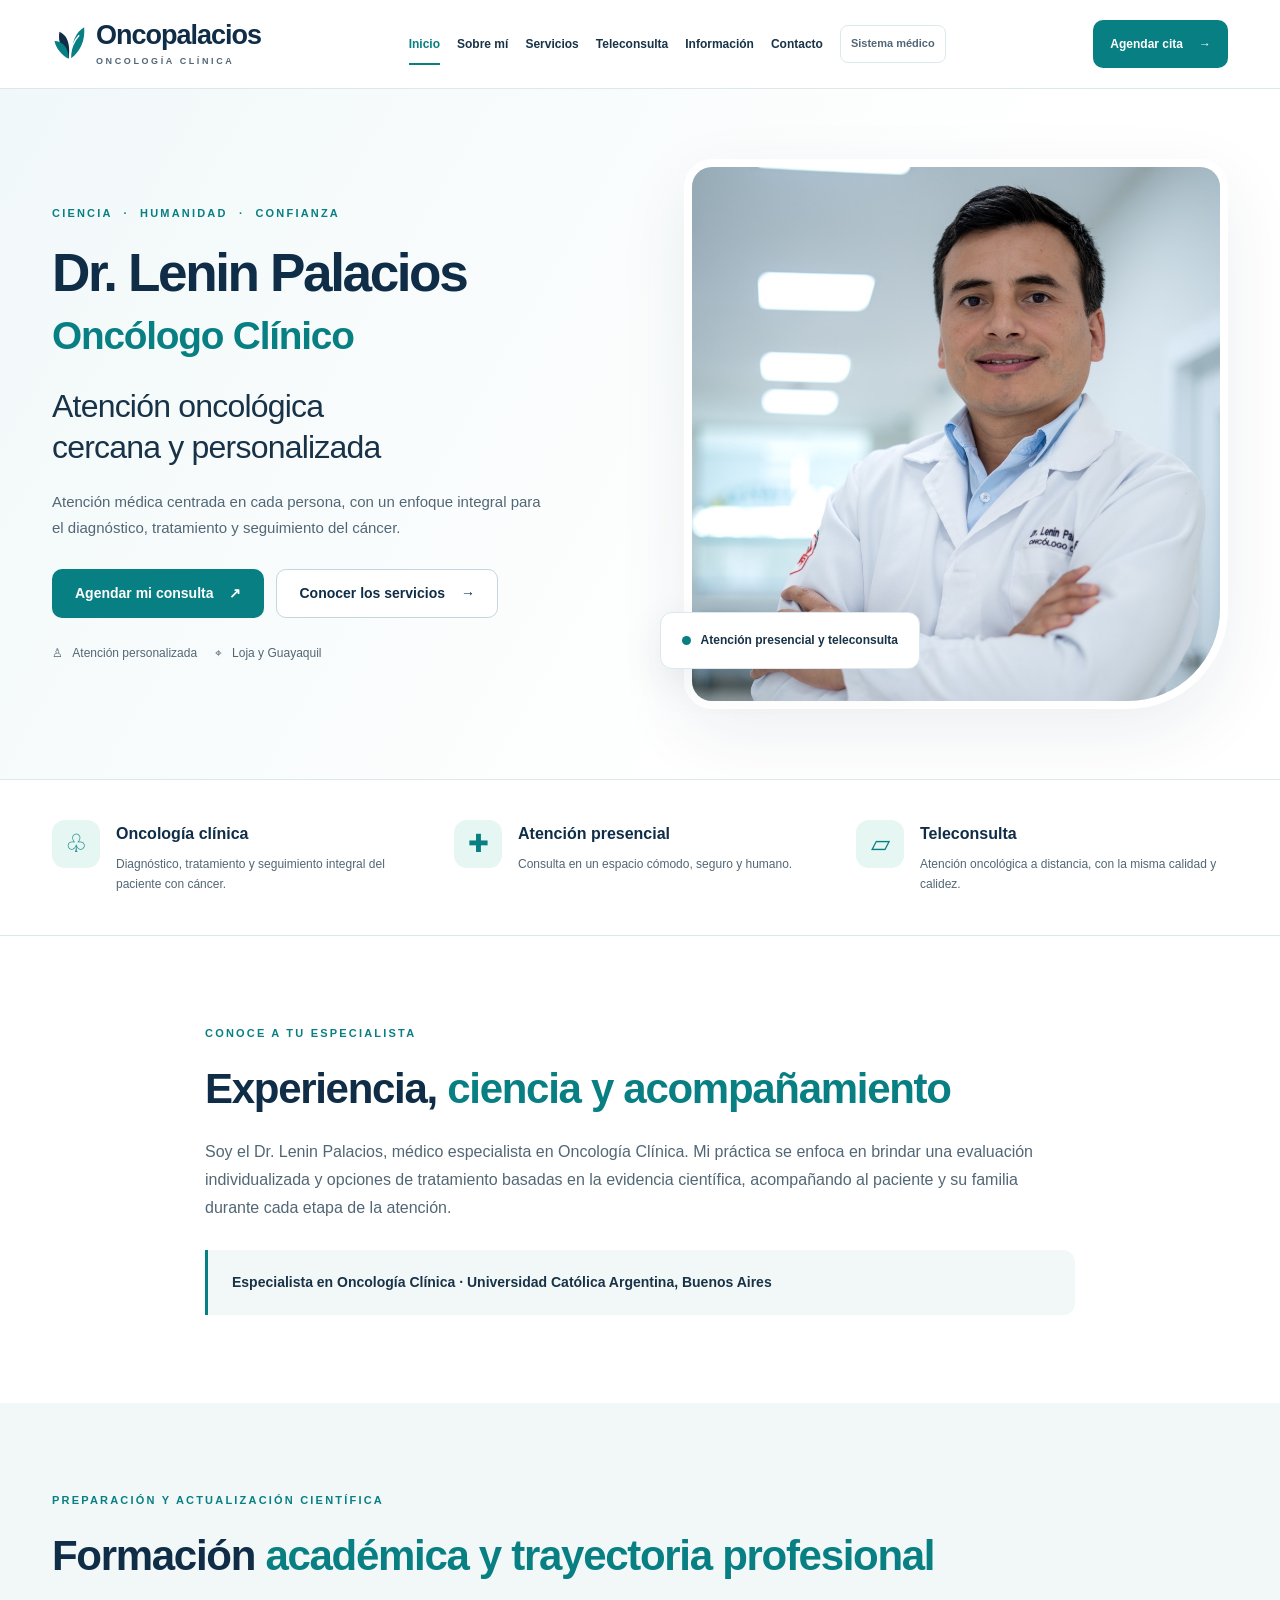
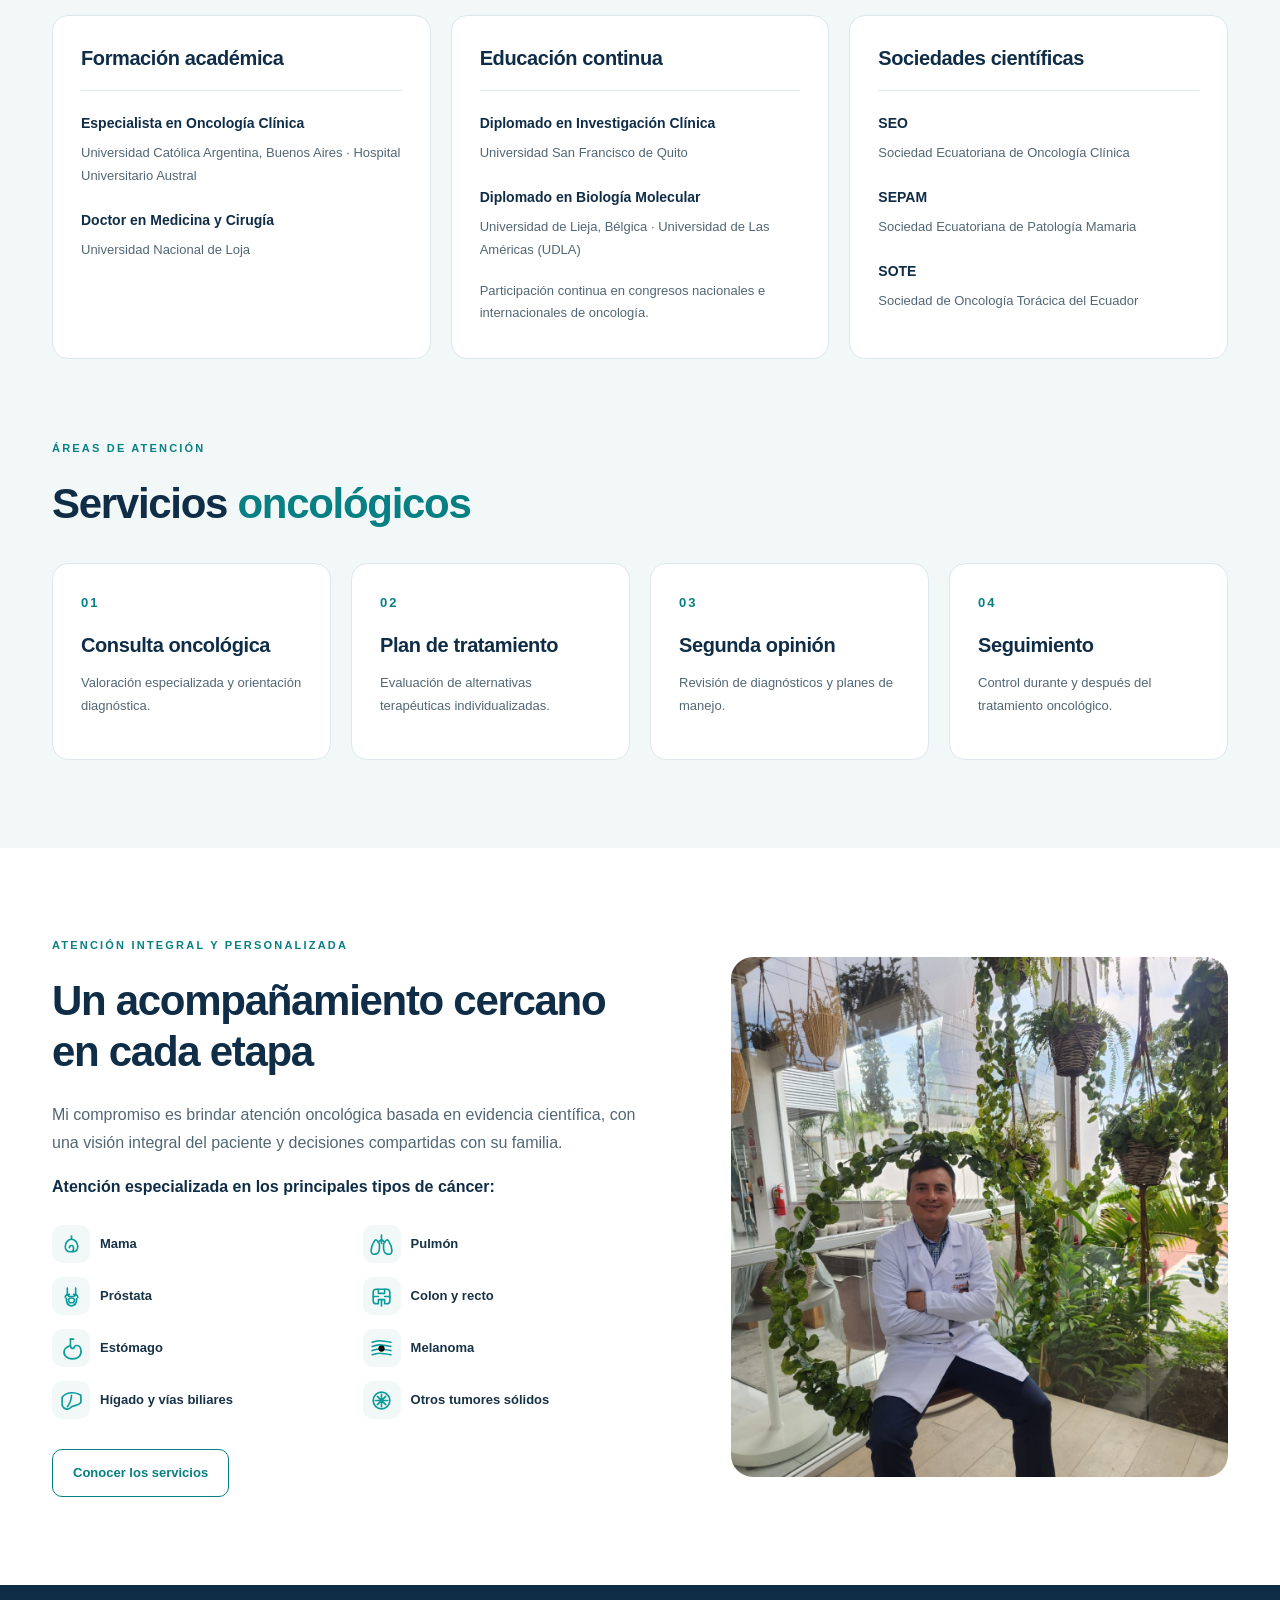
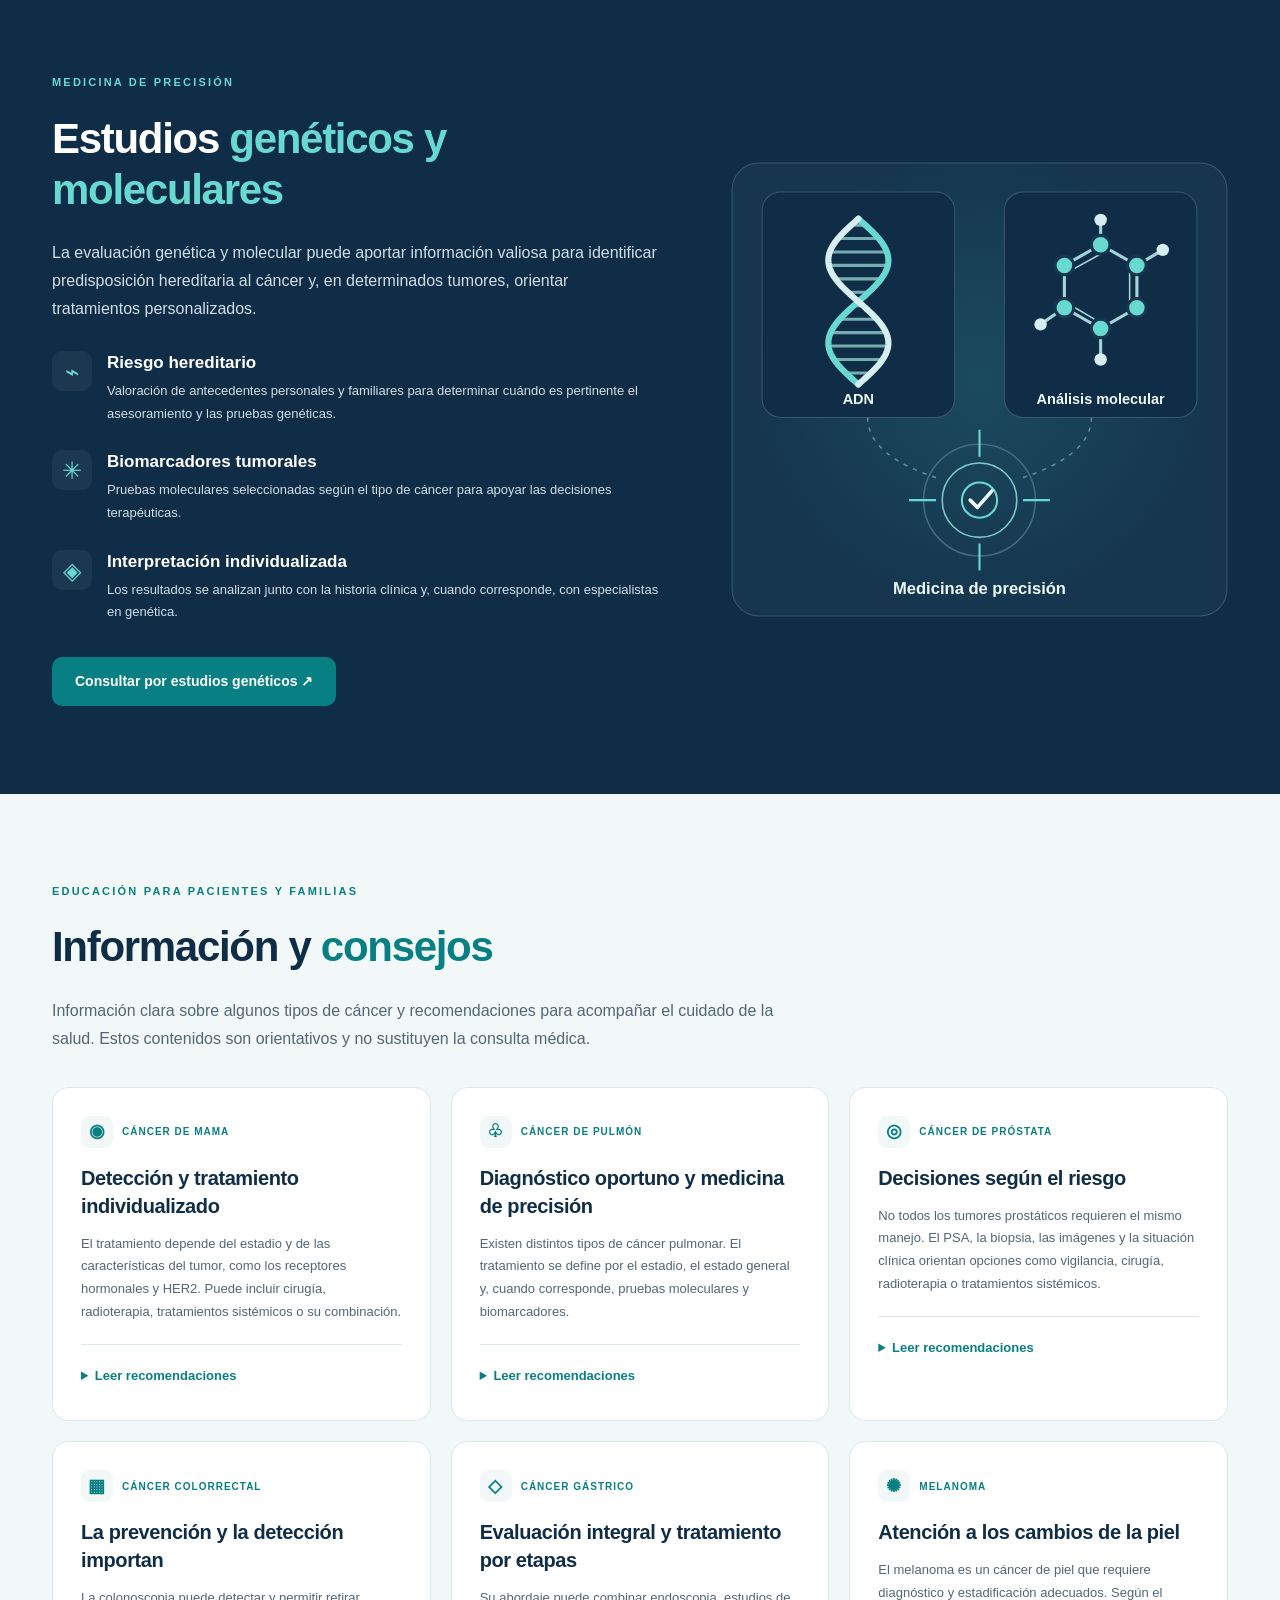
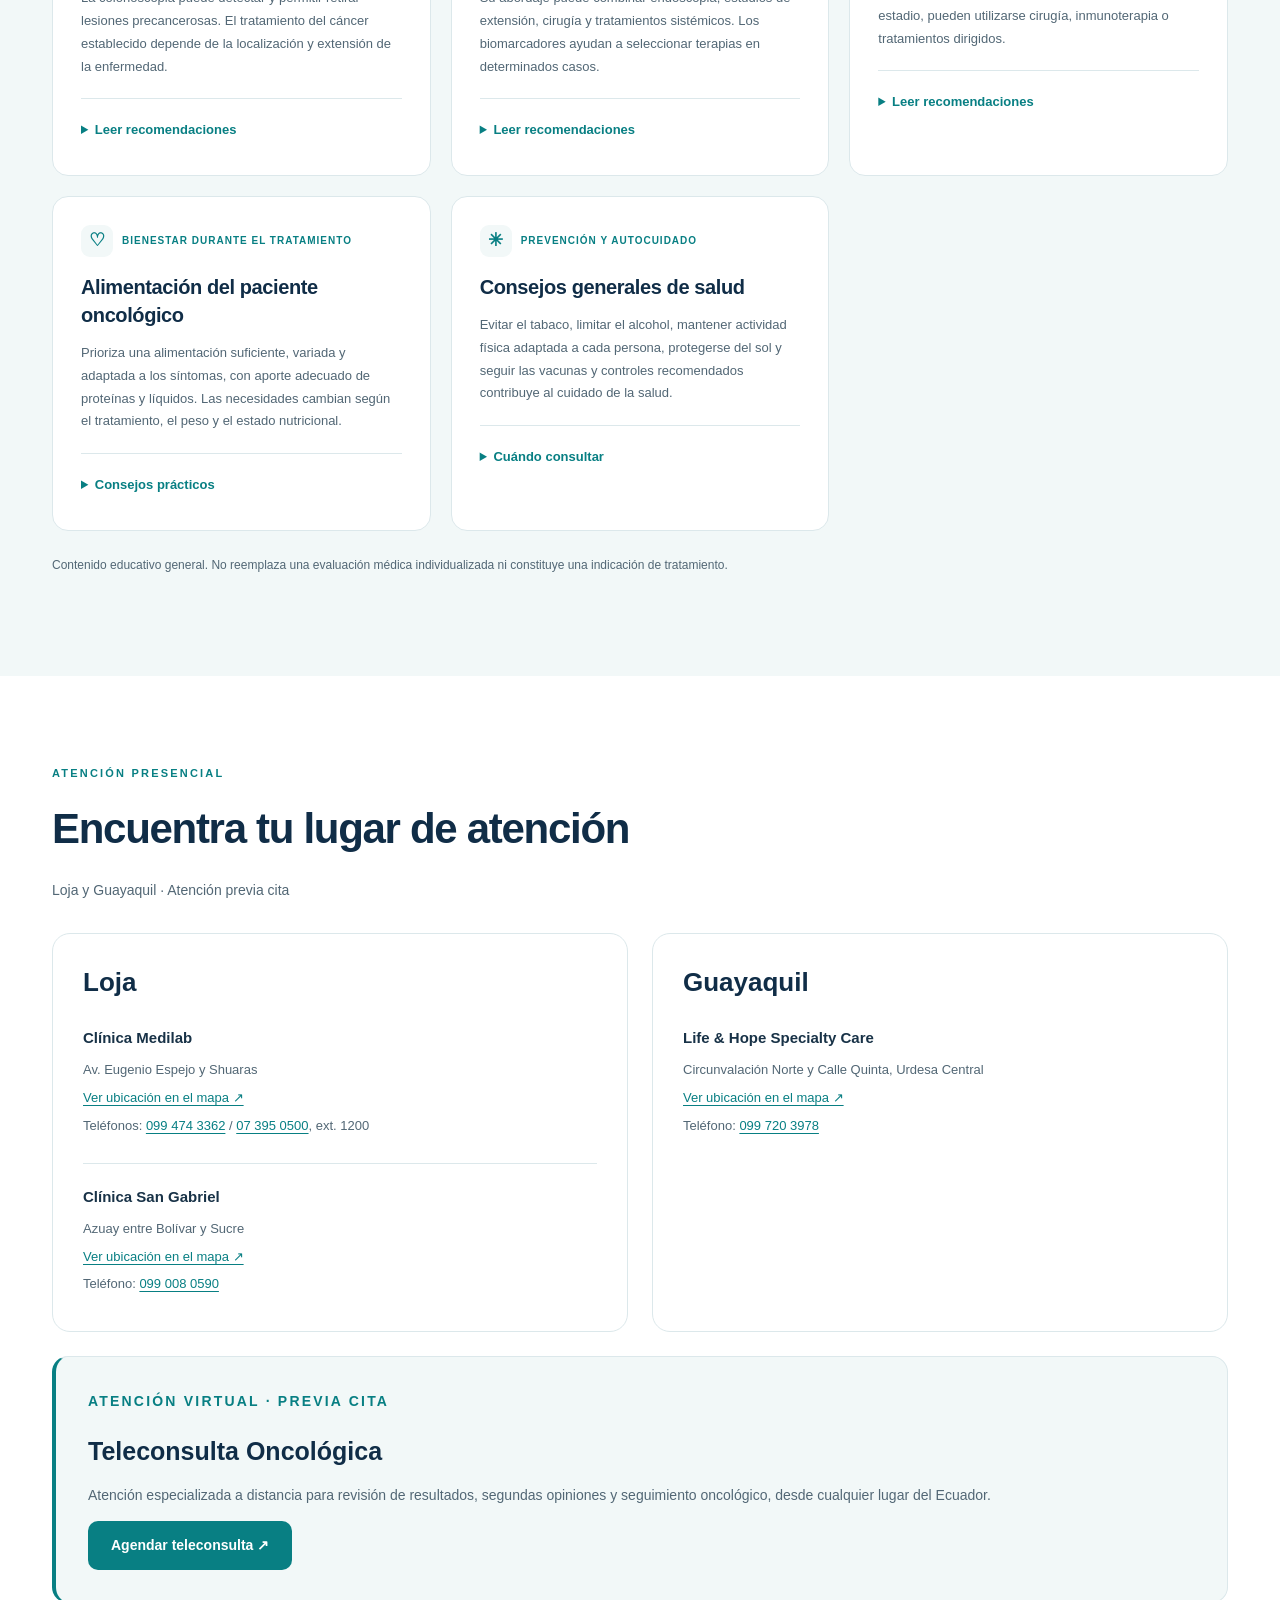
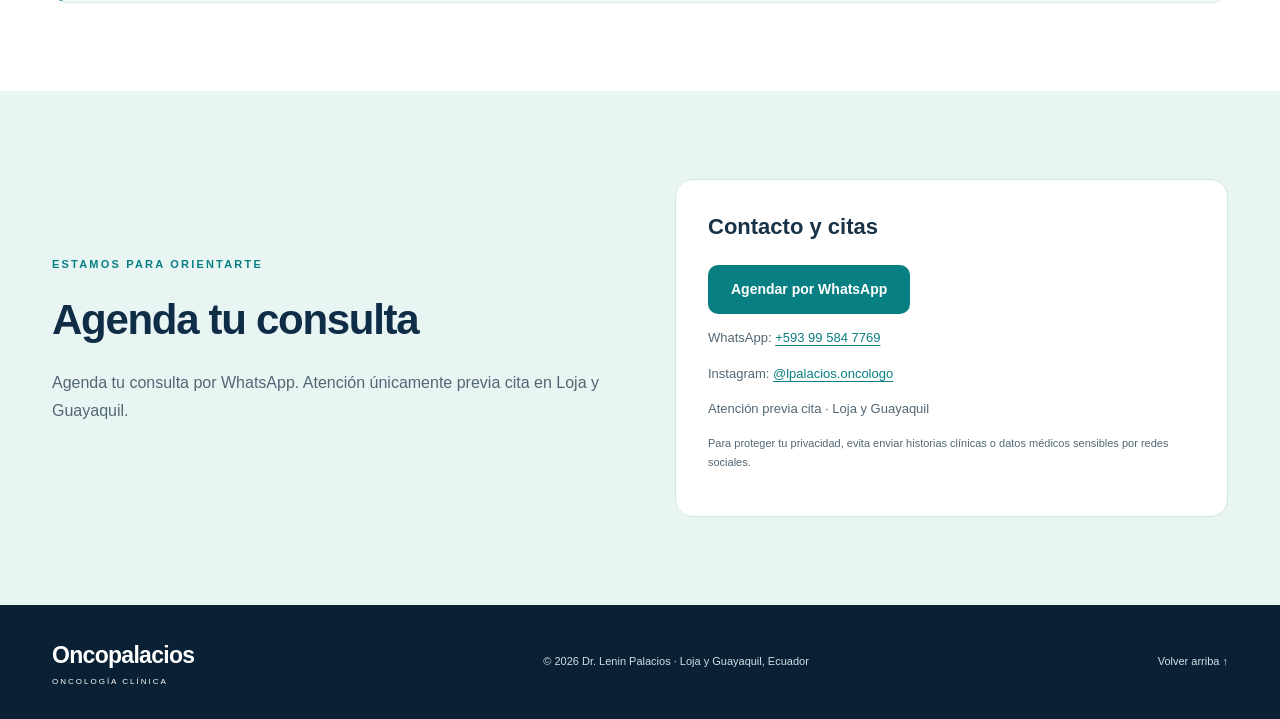
==== commit 68a418cb: "Actualiza Instagram a @lpalacios.oncologo" ====
--- a/index.html
+++ b/index.html
@@ -3,12 +3,12 @@
 <html lang="es"><head><meta charset="utf-8"/><meta content="width=device-width, initial-scale=1" name="viewport"/>
 <title>Dr. Lenin Palacios | Oncopalacios · Oncología Clínica</title>
 <meta content="Dr. Lenin Palacios, oncólogo clínico. Atención presencial en Loja y Guayaquil y teleconsulta oncológica en Ecuador." name="description"/>
-<meta content="#102d47" name="theme-color"/><link href="styles.css" rel="stylesheet"/></head><body><a class="skip-link" href="#contenido">Saltar al contenido</a>
+<meta content="#102d47" name="theme-color"/><link href="styles-marino-turquesa-v2.css" rel="stylesheet"/></head><body><a class="skip-link" href="#contenido">Saltar al contenido</a>
 <header class="site-header"><div class="wrap header-inner">
 <a aria-label="Oncopalacios, ir al inicio" class="brand" href="#inicio"><svg aria-hidden="true" class="leaf-logo" viewbox="0 0 55 62" xmlns="http://www.w3.org/2000/svg">
-<path d="M27 55C16 40 9 29 12 11c12 6 18 17 15 44Z" fill="#833b4b"></path>
-<path d="M31 54C31 30 38 12 52 4c2 21-6 39-21 50Z" fill="#b77d86"></path>
-<path d="M27 55C16 49 7 39 4 26c13 0 23 11 23 29Z" fill="#a75665"></path>
+<path d="M27 55C16 40 9 29 12 11c12 6 18 17 15 44Z" fill="#102d47"></path>
+<path d="M31 54C31 30 38 12 52 4c2 21-6 39-21 50Z" fill="#42c7be"></path>
+<path d="M27 55C16 49 7 39 4 26c13 0 23 11 23 29Z" fill="#087f83"></path>
 <path d="M28 57C30 37 37 24 44 17" fill="none" stroke="#fff" stroke-width="2.3"></path>
 </svg><span class="brand-text">Oncopalacios<small>ONCOLOGÍA CLÍNICA</small></span></a>
 <button aria-controls="primary-nav" aria-expanded="false" aria-label="Abrir menú" class="menu-toggle" type="button">☰</button>
@@ -46,5 +46,5 @@
 <h3>Teleconsulta Oncológica</h3>
 <p>Atención especializada a distancia para revisión de resultados, segundas opiniones y seguimiento oncológico, desde cualquier lugar del Ecuador.</p>
 <a class="btn" href="https://wa.me/593995847769?text=Hola%2C%20deseo%20agendar%20una%20teleconsulta%20oncol%C3%B3gica." rel="noopener noreferrer" target="_blank">Agendar teleconsulta ↗</a>
-</div></div></section><section class="section contact" id="contacto"><div class="wrap contact-grid"><div><p class="eyebrow light">ESTAMOS PARA ORIENTARTE</p><h2>Agenda tu consulta</h2><p>Agenda tu consulta por WhatsApp. Atención únicamente previa cita en Loja y Guayaquil.</p></div><div class="contact-panel"><h3>Contacto y citas</h3><a class="btn" href="https://wa.me/593995847769?text=Hola%2C%20deseo%20agendar%20una%20consulta%20oncol%C3%B3gica." rel="noopener noreferrer" target="_blank">Agendar por WhatsApp</a><p>WhatsApp: <a href="https://wa.me/593995847769" rel="noopener noreferrer" target="_blank">+593 99 584 7769</a></p><p>Instagram: <a href="https://www.instagram.com/oncopalacios/" rel="noopener noreferrer" target="_blank">@oncopalacios</a></p><p>Atención previa cita · Loja y Guayaquil</p><p class="fine">Para proteger tu privacidad, evita enviar historias clínicas o datos médicos sensibles por redes sociales.</p></div></div></section></main><footer><div class="wrap footer-row"><div class="footer-brand">Oncopalacios <small>Oncología Clínica</small></div><div>© <span id="year"></span> Dr. Lenin Palacios · Loja y Guayaquil, Ecuador</div><a href="#inicio">Volver arriba ↑</a></div></footer>
+</div></div></section><section class="section contact" id="contacto"><div class="wrap contact-grid"><div><p class="eyebrow light">ESTAMOS PARA ORIENTARTE</p><h2>Agenda tu consulta</h2><p>Agenda tu consulta por WhatsApp. Atención únicamente previa cita en Loja y Guayaquil.</p></div><div class="contact-panel"><h3>Contacto y citas</h3><a class="btn" href="https://wa.me/593995847769?text=Hola%2C%20deseo%20agendar%20una%20consulta%20oncol%C3%B3gica." rel="noopener noreferrer" target="_blank">Agendar por WhatsApp</a><p>WhatsApp: <a href="https://wa.me/593995847769" rel="noopener noreferrer" target="_blank">+593 99 584 7769</a></p><p>Instagram: <a href="https://www.instagram.com/lpalacios.oncologo/" rel="noopener noreferrer" target="_blank">@lpalacios.oncologo</a></p><p>Atención previa cita · Loja y Guayaquil</p><p class="fine">Para proteger tu privacidad, evita enviar historias clínicas o datos médicos sensibles por redes sociales.</p></div></div></section></main><footer><div class="wrap footer-row"><div class="footer-brand">Oncopalacios <small>Oncología Clínica</small></div><div>© <span id="year"></span> Dr. Lenin Palacios · Loja y Guayaquil, Ecuador</div><a href="#inicio">Volver arriba ↑</a></div></footer>
 <script src="site.js" defer></script></body></html>
--- a/styles-marino-turquesa-v2.css
+++ b/styles-marino-turquesa-v2.css
@@ -0,0 +1,15 @@
+/* Oncomedic: azul marino y verde turquesa. Paleta centralizada para ajustes de marca. */
+:root{--navy:#102d47;--navy-deep:#0a2034;--turquoise:#087f83;--turquoise-bright:#42c7be;--ink:#183247;--muted:#526775;--soft:#f2f8f8;--line:#dce8eb;--white:#fff;--sans:Inter,'Segoe UI',Arial,sans-serif;--wine:var(--navy);--wine-dark:var(--navy-deep)}
+*{box-sizing:border-box}html{scroll-behavior:smooth;scroll-padding-top:110px}body{margin:0;background:var(--white);color:var(--ink);font:16px/1.75 var(--sans);-webkit-font-smoothing:antialiased}a{color:inherit;text-decoration:none}img{display:block;max-width:100%}button{font:inherit}a,button,summary{-webkit-tap-highlight-color:transparent}a:focus-visible,button:focus-visible,summary:focus-visible{outline:3px solid var(--turquoise);outline-offset:5px}section[id],div[id]{scroll-margin-top:110px}.wrap{width:min(100%,1256px);padding:0 40px;margin:auto}.skip-link{position:fixed;top:12px;left:12px;z-index:100;background:var(--navy);color:white;padding:12px 20px;transform:translateY(-150%);border-radius:8px}.skip-link:focus{transform:none}
+.site-header{position:sticky;top:0;z-index:30;background:#ffffffed;border-bottom:1px solid var(--line);backdrop-filter:blur(16px)}.header-inner{height:88px;display:flex;align-items:center;justify-content:space-between;gap:24px}.brand{display:flex;align-items:center;gap:10px;color:var(--navy);font-size:27px;font-weight:750;letter-spacing:-1px;flex-shrink:0}.brand-text{display:flex;flex-direction:column;line-height:1.1;gap:7px}.brand-text small{font-size:9px;letter-spacing:2.6px;font-weight:600;color:var(--muted)}.leaf-logo{width:34px;height:44px}.leaf-logo path:first-child{fill:var(--navy)}.leaf-logo path:nth-child(2),.leaf-logo path:nth-child(3){fill:var(--turquoise)}.site-header nav{display:flex;align-items:center;gap:17px;font-size:12px;font-weight:600}.site-header nav a{padding:8px 0;white-space:nowrap}.site-header nav a:hover,.site-header nav a.active{color:var(--turquoise)}.site-header nav a.active{box-shadow:0 2px var(--turquoise)}.site-header nav .nav-system{font-size:11px;border:1px solid var(--line);border-radius:8px;padding:8px 10px;color:var(--muted)}.header-cta,.btn{display:inline-flex;align-items:center;justify-content:center;gap:16px;min-height:48px;border:1px solid transparent;border-radius:10px;padding:13px 22px;background:var(--turquoise);color:white;font-size:14px;font-weight:650;line-height:1.5;transition:background .2s,transform .2s}.header-cta{white-space:nowrap;font-size:12px;padding:10px 16px}.header-cta:hover,.btn:hover{background:#06686c;transform:translateY(-2px)}.menu-toggle{display:none}.btn-ghost{background:white;color:var(--navy);border-color:#c5d7dc}.btn-ghost:hover{background:var(--soft)}
+.hero{position:relative;overflow:hidden;background:linear-gradient(120deg,#f1f8f9 0%,#fff 65%)}.hero-inner{display:grid;grid-template-columns:1.05fr 1fr;gap:60px;align-items:center;min-height:690px;padding-top:58px;padding-bottom:58px}.hero-copy{position:relative;z-index:2}.hero-kicker,.eyebrow{margin:0 0 20px;color:var(--turquoise);font-size:11px;letter-spacing:2.2px;font-weight:750}.hero-kicker span{margin:0 6px}.hero h1{font-size:clamp(36px,4.15vw,59px);line-height:1.12;letter-spacing:-2.4px;margin:0 0 28px;color:var(--navy);font-weight:750}.hero-name{display:block}.hero h1 em{display:block;color:var(--turquoise);font-style:normal;font-size:.73em;letter-spacing:-1.2px;margin-top:12px}.hero-message{font-size:clamp(23px,2.5vw,32px);line-height:1.3;font-weight:500;letter-spacing:-.8px;margin:0 0 20px}.hero-message span{display:block}.hero-rule{display:none}.hero-description{color:var(--muted);font-size:15px;max-width:490px;margin:0}.hero-actions{display:flex;flex-wrap:wrap;gap:12px;margin-top:28px}.hero-notes{display:flex;flex-wrap:wrap;gap:18px;margin-top:25px;font-size:12px;color:var(--muted)}.hero-visual{position:relative;height:550px;min-width:0}.doctor-portrait{position:absolute;inset:0;overflow:hidden;background:#dfeceb;border-radius:28px 28px 100px 28px;border:8px solid white;box-shadow:0 24px 70px #102d4714}.doctor-portrait img{height:100%;width:100%;object-fit:cover;object-position:center 18%}.portrait-caption{position:absolute;z-index:3;left:-24px;bottom:40px;border:1px solid var(--line);border-radius:12px;background:white;box-shadow:0 12px 40px #102d4714;padding:17px 21px;font-size:12px;font-weight:650;display:flex;align-items:center;gap:10px}.status-dot{height:9px;width:9px;border-radius:50%;background:var(--turquoise)}
+.highlights{border-top:1px solid var(--line);border-bottom:1px solid var(--line);background:white;padding:32px 0}.highlights-grid{display:grid;grid-template-columns:repeat(3,1fr);gap:30px}.highlight{display:flex;align-items:flex-start;gap:16px;padding:8px 0}.highlight-icon{height:48px;width:48px;flex:0 0 48px;border-radius:13px;background:#e6f6f3;color:var(--turquoise);display:grid;place-items:center;font-size:25px}.highlight strong{display:block;font-size:16px;margin-bottom:6px;color:var(--navy)}.highlight small{display:block;font-size:12px;color:var(--muted);line-height:1.7}.highlight:hover strong{color:var(--turquoise)}
+.section{padding:88px 0}.section h2{font-size:clamp(29px,3.3vw,42px);line-height:1.22;letter-spacing:-1.3px;font-weight:700;color:var(--navy);margin:0 0 24px}.section h3{line-height:1.4}.section p{color:var(--muted)}.section .eyebrow{color:var(--turquoise)}.accent-green{color:var(--turquoise)}.narrow{max-width:950px}.credential{margin-top:28px;padding:20px 24px;border-left:3px solid var(--turquoise);border-radius:0 12px 12px 0;background:var(--soft);font-size:14px;font-weight:600}.soft,.resources{background:var(--soft)}#trayectoria{padding-bottom:35px}#servicios{padding-top:45px}.cards,.trajectory-grid,.resource-grid{display:grid;gap:20px;margin-top:34px}.cards{grid-template-columns:repeat(4,minmax(0,1fr))}.trajectory-grid,.resource-grid{grid-template-columns:repeat(3,minmax(0,1fr))}.service,.trajectory-card,.resource-card{background:white;border:1px solid var(--line);border-radius:16px;padding:28px}.service{transition:transform .2s,border-color .2s}.service:hover{transform:translateY(-4px);border-color:var(--turquoise)}.service-icon{color:var(--turquoise);font-size:13px;font-weight:750;letter-spacing:2px}.service h3,.trajectory-card h3,.resource-card h3{font-size:20px;letter-spacing:-.4px;color:var(--navy);margin:16px 0 12px}.service p,.trajectory-item p,.resource-card p{font-size:13px}.trajectory-card h3{margin-top:0;border-bottom:1px solid var(--line);padding-bottom:18px}.trajectory-item{margin:18px 0}.trajectory-item:last-child{margin-bottom:0}.trajectory-item strong{font-size:14px;color:var(--navy)}.trajectory-item p{margin:5px 0}.specialty-band{background:white}.specialty-layout,.genetics-layout{display:grid;grid-template-columns:1.1fr .9fr;gap:72px;align-items:center}.specialty-intro{font-weight:650;color:var(--navy)!important}.cancer-list{display:grid;grid-template-columns:1fr 1fr;gap:14px;margin:24px 0 30px}.cancer-list a{display:flex;align-items:center;gap:10px;font-size:13px;font-weight:600}.cancer-list a:hover{color:var(--turquoise)}.cancer-list a span{height:38px;width:38px;flex-shrink:0;border-radius:10px;background:var(--soft);display:grid;place-items:center}.cancer-list img{height:25px;width:25px}.specialty-photo{height:520px;border-radius:22px;overflow:hidden}.specialty-photo img{width:100%;height:100%;object-fit:cover;object-position:center 40%}.btn-outline{display:inline-flex;min-height:48px;align-items:center;border:1px solid var(--turquoise);color:var(--turquoise);padding:10px 20px;border-radius:10px;font-size:13px;font-weight:650}.btn-outline:hover{background:var(--soft)}.genetics{background:var(--navy);color:white}.genetics h2{color:white}.genetics p{color:#d0dfe7}.genetics .eyebrow,.genetics .accent-green{color:#68d9d0}.genetics-points{margin:28px 0}.genetics-points article{display:flex;gap:15px;margin:20px 0}.genetics-points h3{font-size:17px;margin:0;color:white}.genetics-points p{font-size:13px;margin:5px 0}.genetics-symbol{display:grid;place-items:center;width:40px;height:40px;flex-shrink:0;background:#ffffff0d;color:#68d9d0;border-radius:10px;font-size:24px}.genetics-art{min-height:430px;border:1px solid #ffffff20;background:#ffffff06;border-radius:24px;display:flex;flex-direction:column;align-items:center;justify-content:center;color:#d0dfe7;font-size:12px;gap:20px}.genetics-art svg{height:290px;max-width:85%}.genetics-art svg>path{stroke:#68d9d0}.genetics-art svg g{stroke:#96b8cd}.section-intro{max-width:760px}.resource-label{display:flex;align-items:center;gap:9px;text-transform:uppercase;letter-spacing:1px;font-size:10px;font-weight:750;color:var(--turquoise)}.cancer-icon{display:grid;place-items:center;width:32px;height:32px;background:var(--soft);border-radius:9px;font-size:18px}.resource-card details{border-top:1px solid var(--line);padding-top:15px;margin-top:20px}.resource-card summary{color:var(--turquoise);font-size:13px;font-weight:650;cursor:pointer;padding:5px 0}.resources-note{font-size:12px;margin-top:24px}.location-appointment{font-size:14px;margin-bottom:30px}.locations{display:grid;grid-template-columns:1fr 1fr;gap:24px}.locations>div{border:1px solid var(--line);border-radius:18px;padding:30px}.locations h3{margin:0 0 25px;font-size:26px;color:var(--navy)}.clinic{padding:0 0 20px;margin:0 0 20px;border-bottom:1px solid var(--line)}.clinic:last-child{padding-bottom:0;margin-bottom:0;border:0}.clinic h4{font-size:15px;margin:0 0 8px}.clinic p{font-size:13px;margin:5px 0}.clinic a{color:var(--turquoise);text-decoration:underline;text-underline-offset:3px}.teleconsulta-ubicaciones{margin-top:24px;background:var(--soft);border:1px solid var(--line);border-left:4px solid var(--turquoise);border-radius:16px;padding:32px}.teleconsulta-ubicaciones h3{font-size:25px;margin:0 0 12px;color:var(--navy)}.teleconsulta-ubicaciones p{font-size:14px}.contact{background:#e9f5f3}.contact-grid{display:grid;grid-template-columns:1fr 1fr;align-items:center;gap:70px}.contact-panel{border:1px solid #d0e7e2;background:white;padding:32px;border-radius:18px}.contact-panel h3{font-size:22px;margin:0 0 22px}.contact-panel p{font-size:13px}.contact-panel a:not(.btn){color:var(--turquoise);text-decoration:underline;text-underline-offset:3px}.contact .fine{font-size:11px}footer{background:var(--navy-deep);color:#d0dfe7;padding:30px 0;font-size:11px}.footer-row{display:flex;justify-content:space-between;align-items:center;gap:24px}.footer-brand{font-size:23px;color:white;font-weight:700;letter-spacing:-.7px}.footer-brand small{display:block;font-size:8px;letter-spacing:2px;text-transform:uppercase;font-weight:500}
+@media(max-width:1180px){.menu-toggle{display:block;order:3;min-width:44px;min-height:44px;border:1px solid var(--line);border-radius:9px;background:white;color:var(--navy);font-size:22px;cursor:pointer}.header-actions{margin-left:auto}.site-header nav{display:none;position:absolute;top:100%;left:0;right:0;max-height:calc(100dvh - 88px);overflow:auto;background:white;border-bottom:1px solid var(--line);padding:22px 40px;box-shadow:0 18px 25px #102d4710;flex-direction:column;align-items:stretch;gap:6px}.site-header nav.open{display:flex}.site-header nav a{padding:12px;font-size:14px}.site-header nav .nav-system{margin-top:10px;font-size:13px}.hero-inner{gap:30px}.hero-visual{height:500px}.cards{grid-template-columns:repeat(2,minmax(0,1fr))}}
+@media(max-width:800px){.wrap{padding-left:24px;padding-right:24px}.hero-inner{grid-template-columns:1fr;gap:35px;padding-top:44px;padding-bottom:40px}.hero-copy{max-width:650px}.hero h1{font-size:48px}.hero-visual{height:480px;max-width:560px;width:100%;margin:auto}.portrait-caption{left:12px;bottom:24px}.highlights-grid{grid-template-columns:1fr;gap:10px}.highlight{border-bottom:1px solid var(--line);padding:16px 0}.highlight:last-child{border:0}.section{padding:60px 0}.trajectory-grid,.resource-grid{grid-template-columns:repeat(2,minmax(0,1fr))}.specialty-layout,.genetics-layout,.contact-grid{grid-template-columns:1fr;gap:35px}.specialty-photo{max-width:560px;height:450px}.genetics-art{min-height:350px}.genetics-art svg{height:240px}.locations{grid-template-columns:1fr}.footer-row{flex-wrap:wrap}.hero-kicker{font-size:10px}}
+@media(max-width:520px){.wrap{padding-left:20px;padding-right:20px}.header-inner{height:76px;gap:10px}.brand{font-size:21px;gap:6px}.brand-text small{font-size:7px;letter-spacing:1.8px}.leaf-logo{width:27px;height:36px}.header-cta{font-size:11px;min-height:44px;padding:8px 10px;gap:6px}.header-cta span{display:none}.menu-toggle{min-width:40px;min-height:44px}.hero h1{font-size:clamp(33px,9vw,46px);letter-spacing:-1.4px}.hero-message{font-size:25px}.hero-kicker{font-size:9px;letter-spacing:1.5px}.hero-description{font-size:14px}.hero-actions{flex-direction:column;align-items:stretch}.hero-visual{height:390px}.portrait-caption{font-size:10px;padding:14px}.hero-notes{font-size:11px;gap:12px}.section h2{font-size:30px}.trajectory-grid,.resource-grid,.cards{grid-template-columns:1fr}.service,.trajectory-card,.resource-card{padding:24px}.cancer-list{gap:12px}.cancer-list a{font-size:11px}.specialty-photo{height:390px}.contact-panel,.teleconsulta-ubicaciones,.locations>div{padding:24px}.site-header nav{max-height:calc(100dvh - 76px);padding:18px 20px}.footer-row{align-items:flex-start;flex-direction:column;gap:18px}}
+@media(prefers-reduced-motion:reduce){html{scroll-behavior:auto}*,*::before,*::after{transition:none!important;animation:none!important}}
+@media(max-width:380px){.header-inner{padding-left:12px;padding-right:12px;gap:6px}.brand{font-size:18px;gap:4px}.brand-text small{font-size:6px;letter-spacing:1.3px}.leaf-logo{width:22px}.header-cta{font-size:10px;padding:8px}.menu-toggle{min-width:36px}.hero-kicker{letter-spacing:1px}}
+
+/* Ilustración vectorial de ADN, molécula y medicina de precisión. */
+.precision-art{width:100%;max-width:520px;margin-inline:auto}.precision-art img{display:block;width:100%;height:auto}
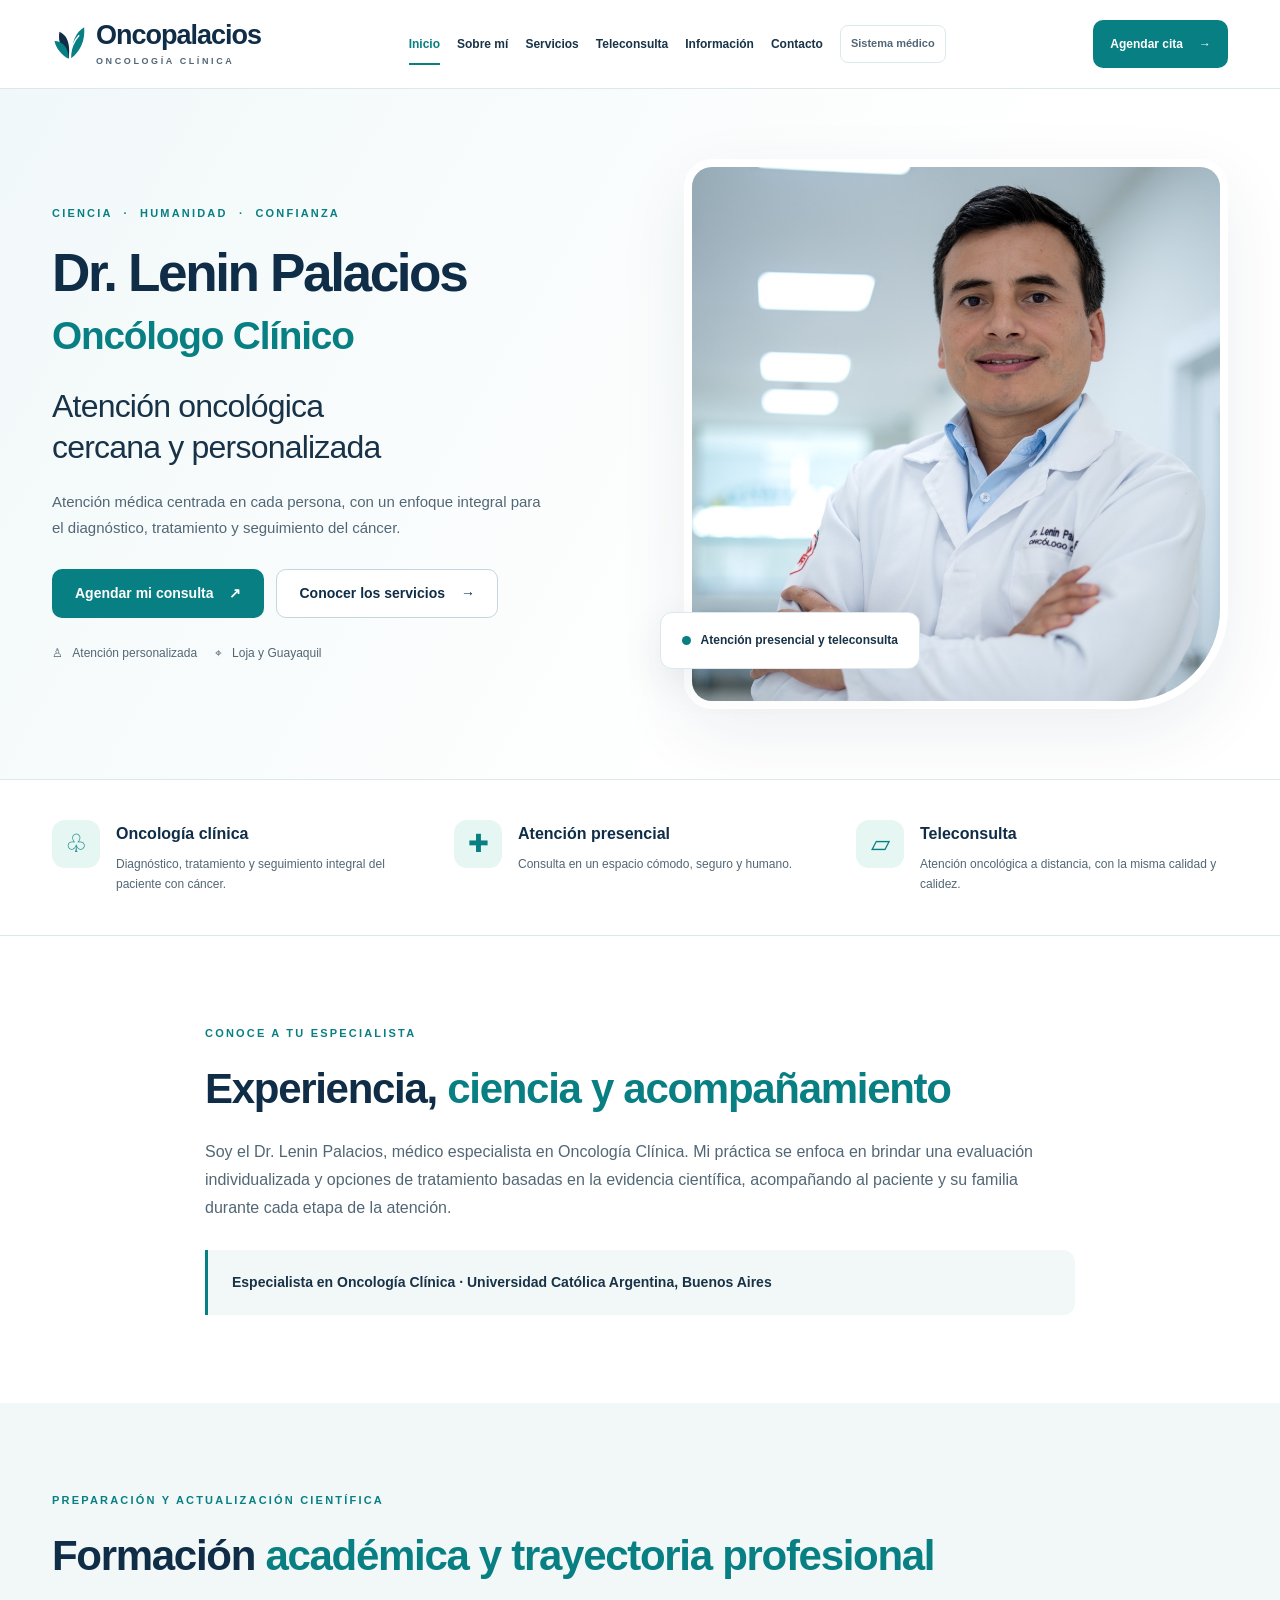
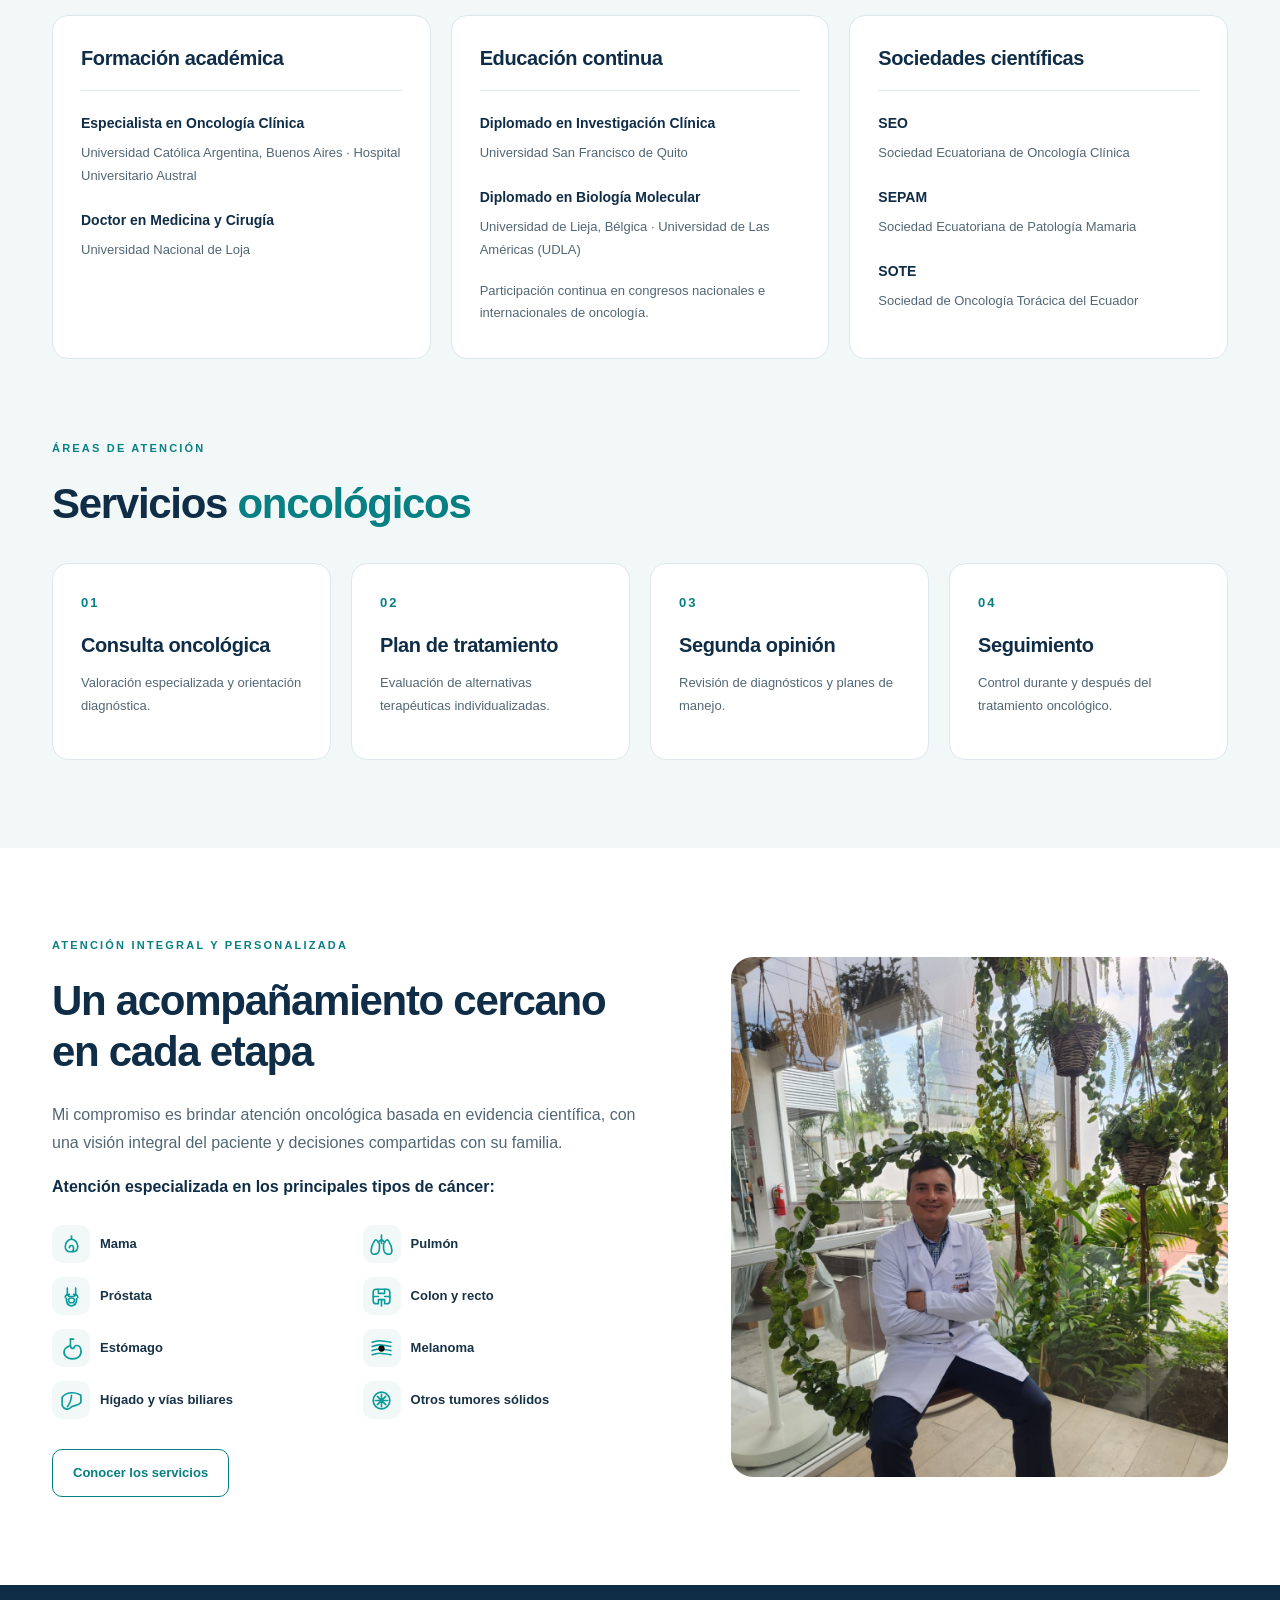
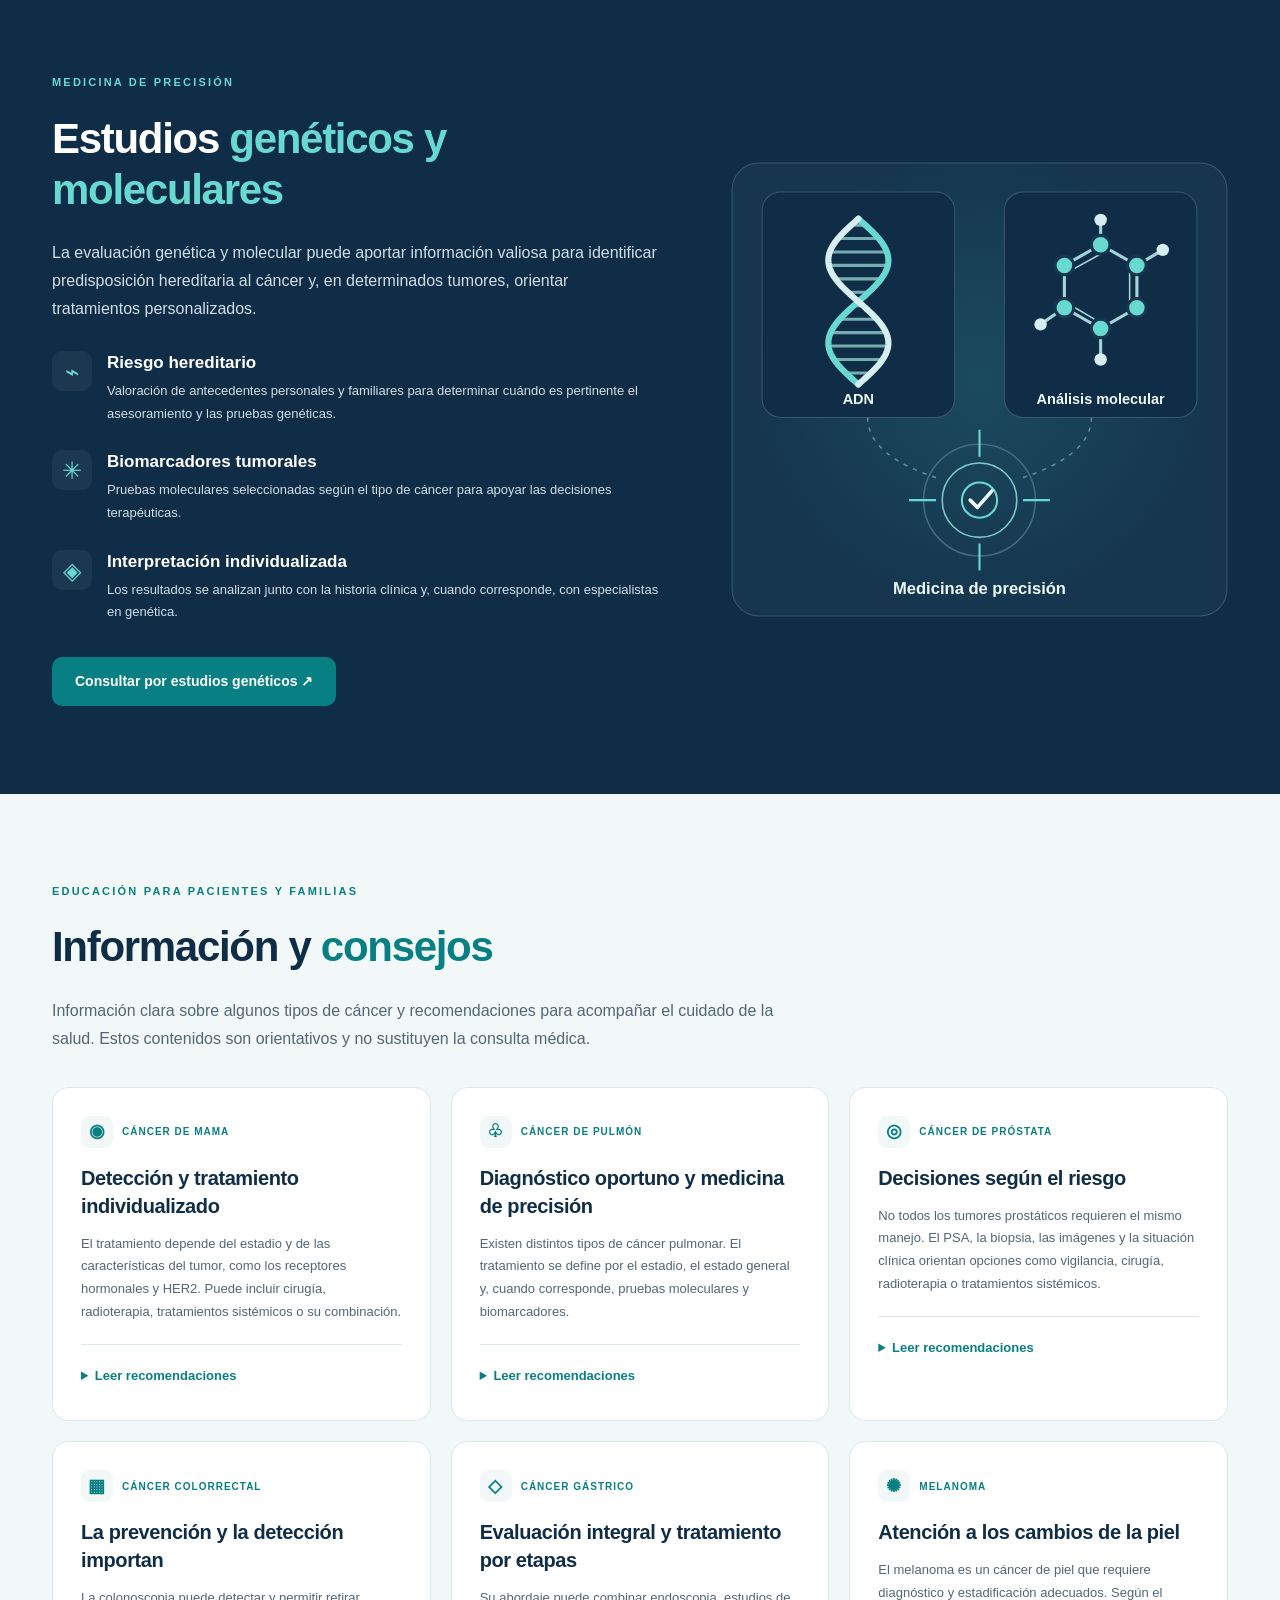
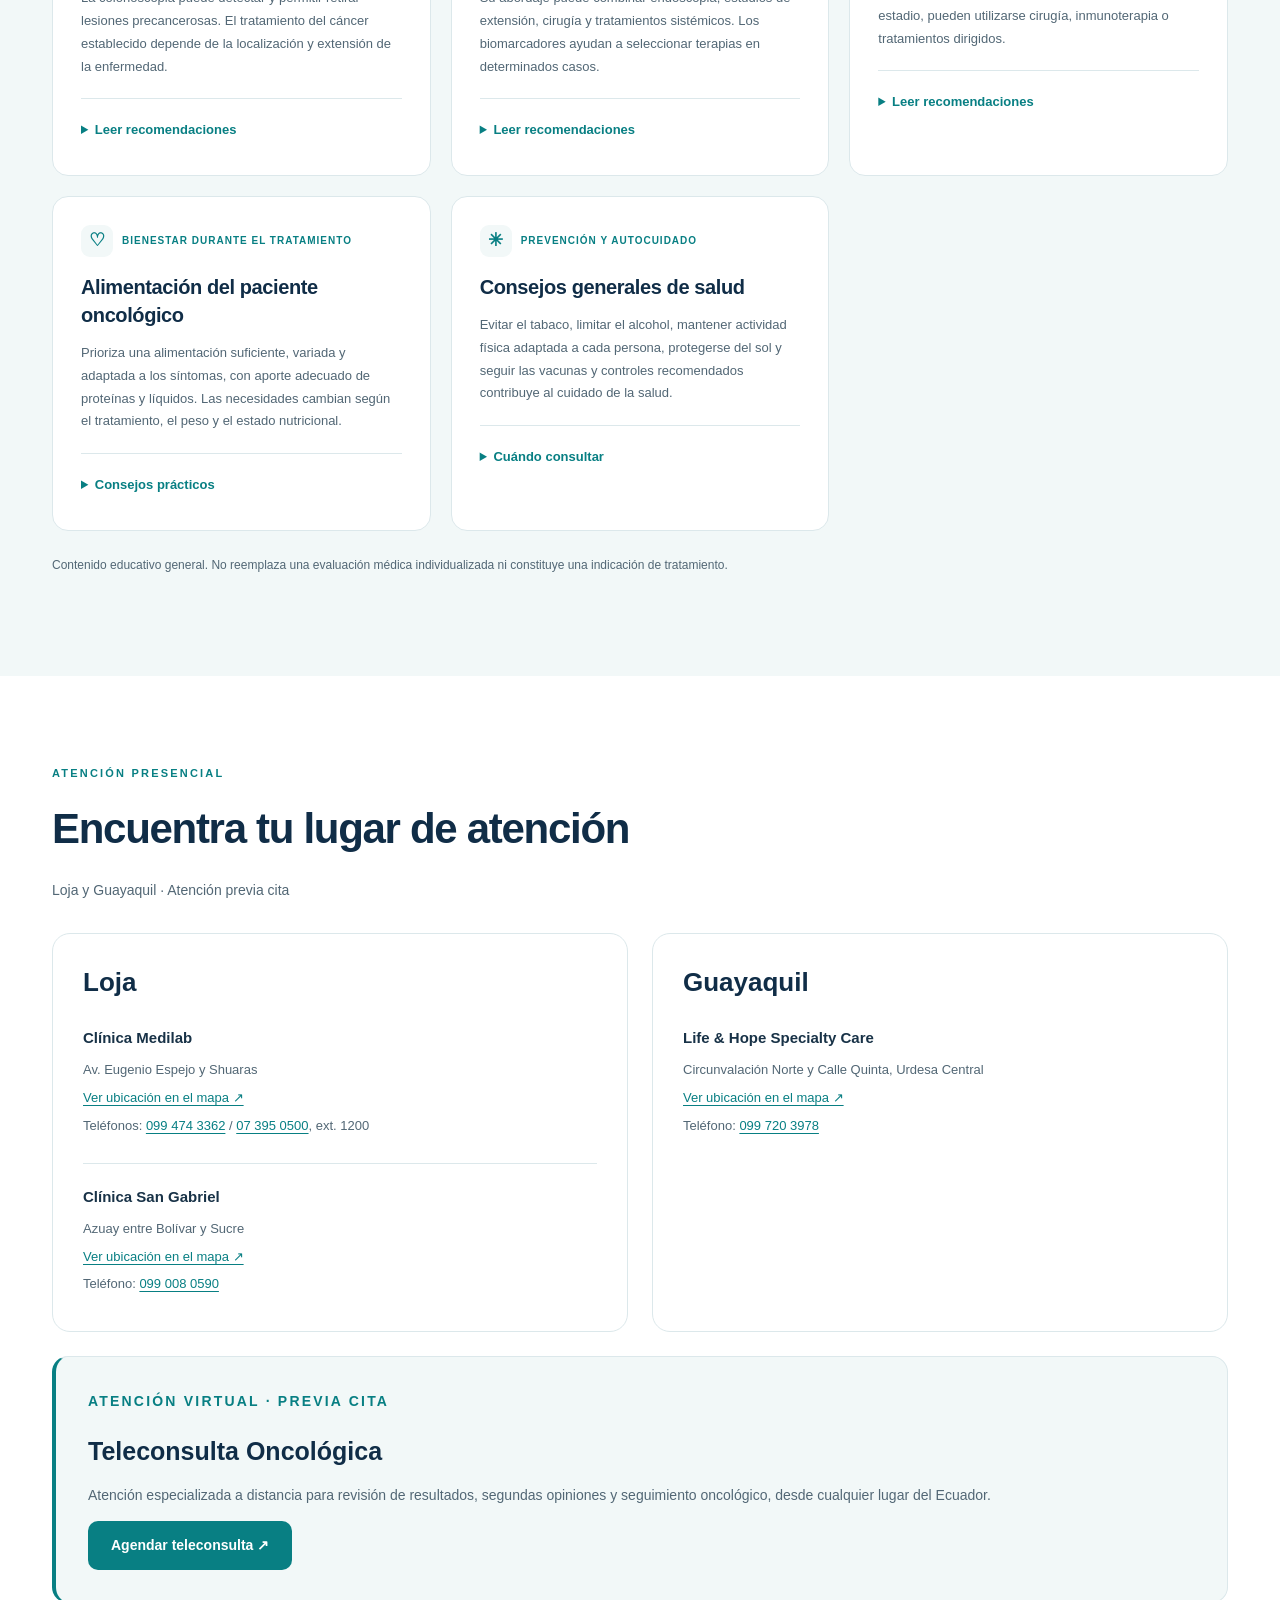
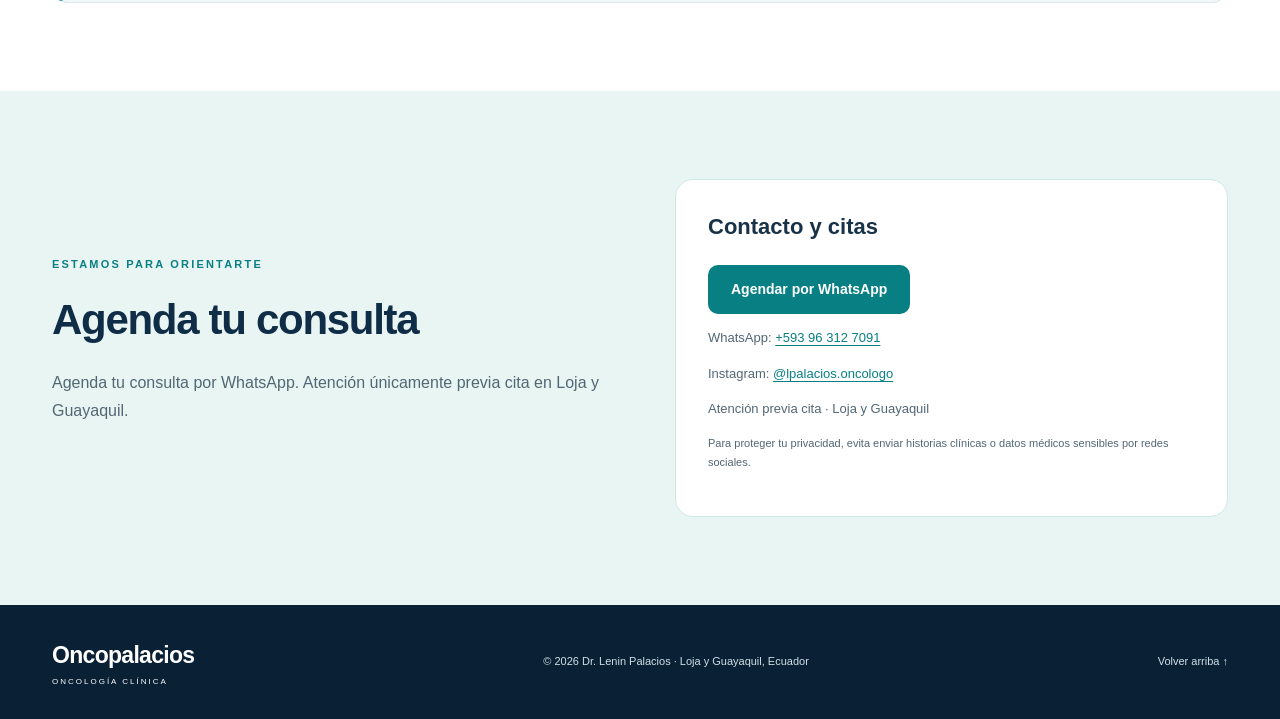
==== commit 6f6bec7c: "Actualizar teléfono de contacto y enlaces de citas a +593 96 312 7091" ====
--- a/index.html
+++ b/index.html
@@ -16,9 +16,9 @@
 <a class="active" href="#inicio">Inicio</a><a href="#perfil">Sobre mí</a><a href="#servicios">Servicios</a>
 <a href="#teleconsulta">Teleconsulta</a><a href="#informacion">Información</a><a href="#contacto">Contacto</a>
 <a aria-label="Sistema médico, acceso privado" class="nav-system" href="https://oncomedic.up.railway.app/" rel="noopener noreferrer" target="_blank">Sistema médico</a></nav>
-<div class="header-actions"><a class="header-cta" href="https://wa.me/593995847769?text=Hola%2C%20deseo%20agendar%20una%20consulta%20oncol%C3%B3gica." rel="noopener noreferrer" target="_blank">Agendar cita <span aria-hidden="true">→</span></a></div>
+<div class="header-actions"><a class="header-cta" href="https://wa.me/593963127091?text=Hola%2C%20deseo%20agendar%20una%20consulta%20oncol%C3%B3gica." rel="noopener noreferrer" target="_blank">Agendar cita <span aria-hidden="true">→</span></a></div>
 </div></header><main id="contenido"><section class="hero" id="inicio"><div class="hero-glow"></div><div class="wrap hero-inner">
-<div class="hero-copy"><p class="hero-kicker">CIENCIA <span>·</span> HUMANIDAD <span>·</span> CONFIANZA</p><h1><span class="hero-name">Dr. Lenin Palacios</span><em>Oncólogo Clínico</em></h1><h2 class="hero-message">Atención oncológica <span>cercana y personalizada</span></h2><div class="hero-rule"></div><p class="hero-description">Atención médica centrada en cada persona, con un enfoque integral para el diagnóstico, tratamiento y seguimiento del cáncer.</p><div class="hero-actions"><a class="btn btn-primary" href="https://wa.me/593995847769?text=Hola%2C%20deseo%20agendar%20una%20consulta%20oncol%C3%B3gica." target="_blank" rel="noopener noreferrer">Agendar mi consulta <span aria-hidden="true">↗</span></a><a class="btn btn-ghost" href="#servicios">Conocer los servicios <span aria-hidden="true">→</span></a></div><div class="hero-notes"><span>♙   Atención personalizada</span><span>⌖   Loja y Guayaquil</span></div></div>
+<div class="hero-copy"><p class="hero-kicker">CIENCIA <span>·</span> HUMANIDAD <span>·</span> CONFIANZA</p><h1><span class="hero-name">Dr. Lenin Palacios</span><em>Oncólogo Clínico</em></h1><h2 class="hero-message">Atención oncológica <span>cercana y personalizada</span></h2><div class="hero-rule"></div><p class="hero-description">Atención médica centrada en cada persona, con un enfoque integral para el diagnóstico, tratamiento y seguimiento del cáncer.</p><div class="hero-actions"><a class="btn btn-primary" href="https://wa.me/593963127091?text=Hola%2C%20deseo%20agendar%20una%20consulta%20oncol%C3%B3gica." target="_blank" rel="noopener noreferrer">Agendar mi consulta <span aria-hidden="true">↗</span></a><a class="btn btn-ghost" href="#servicios">Conocer los servicios <span aria-hidden="true">→</span></a></div><div class="hero-notes"><span>♙   Atención personalizada</span><span>⌖   Loja y Guayaquil</span></div></div>
 <div class="hero-visual">
 <div class="portrait-caption"><span class="status-dot" aria-hidden="true"></span> Atención presencial y teleconsulta</div><div class="doctor-portrait"><img alt="Dr. Lenin Palacios, oncólogo clínico, fotografía real" fetchpriority="high" src="assets/doctor-principal.jpg"/></div>
 
@@ -28,7 +28,7 @@
 <a class="highlight" href="#servicios"><span class="highlight-icon">♧</span><span><strong>Oncología clínica</strong><small>Diagnóstico, tratamiento y seguimiento integral del paciente con cáncer.</small></span></a>
 <a class="highlight" href="#ubicaciones"><span class="highlight-icon">✚</span><span><strong>Atención presencial</strong><small>Consulta en un espacio cómodo, seguro y humano.</small></span></a>
 <a class="highlight" href="#teleconsulta"><span class="highlight-icon">▱</span><span><strong>Teleconsulta</strong><small>Atención oncológica a distancia, con la misma calidad y calidez.</small></span></a>
-</div></section><section class="section" id="perfil"><div class="wrap narrow"><p class="eyebrow">CONOCE A TU ESPECIALISTA</p><h2>Experiencia, <span class="accent-green">ciencia y acompañamiento</span></h2><p>Soy el Dr. Lenin Palacios, médico especialista en Oncología Clínica. Mi práctica se enfoca en brindar una evaluación individualizada y opciones de tratamiento basadas en la evidencia científica, acompañando al paciente y su familia durante cada etapa de la atención.</p><div class="credential">Especialista en Oncología Clínica · Universidad Católica Argentina, Buenos Aires</div></div></section><section class="section soft" id="trayectoria"><div class="wrap"><p class="eyebrow">PREPARACIÓN Y ACTUALIZACIÓN CIENTÍFICA</p><h2>Formación <span class="accent-green">académica y trayectoria profesional</span></h2><div class="trajectory-grid"><article class="trajectory-card"><h3>Formación académica</h3><div class="trajectory-item"><strong>Especialista en Oncología Clínica</strong><p>Universidad Católica Argentina, Buenos Aires · Hospital Universitario Austral</p></div><div class="trajectory-item"><strong>Doctor en Medicina y Cirugía</strong><p>Universidad Nacional de Loja</p></div></article><article class="trajectory-card"><h3>Educación continua</h3><div class="trajectory-item"><strong>Diplomado en Investigación Clínica</strong><p>Universidad San Francisco de Quito</p></div><div class="trajectory-item"><strong>Diplomado en Biología Molecular</strong><p>Universidad de Lieja, Bélgica · Universidad de Las Américas (UDLA)</p></div><div class="trajectory-item"><p>Participación continua en congresos nacionales e internacionales de oncología.</p></div></article><article class="trajectory-card"><h3>Sociedades científicas</h3><div class="trajectory-item"><strong>SEO</strong><p>Sociedad Ecuatoriana de Oncología Clínica</p></div><div class="trajectory-item"><strong>SEPAM</strong><p>Sociedad Ecuatoriana de Patología Mamaria</p></div><div class="trajectory-item"><strong>SOTE</strong><p>Sociedad de Oncología Torácica del Ecuador</p></div></article></div></div></section><section class="section soft" id="servicios"><div class="wrap"><p class="eyebrow">ÁREAS DE ATENCIÓN</p><h2>Servicios <span class="accent-green">oncológicos</span></h2><div class="cards"><article class="service"><div class="service-icon">01</div><h3>Consulta oncológica</h3><p>Valoración especializada y orientación diagnóstica.</p></article><article class="service"><div class="service-icon">02</div><h3>Plan de tratamiento</h3><p>Evaluación de alternativas terapéuticas individualizadas.</p></article><article class="service"><div class="service-icon">03</div><h3>Segunda opinión</h3><p>Revisión de diagnósticos y planes de manejo.</p></article><article class="service"><div class="service-icon">04</div><h3>Seguimiento</h3><p>Control durante y después del tratamiento oncológico.</p></article></div></div></section><section class="section specialty-band" id="especialidades"><div class="wrap specialty-layout"><div class="specialty-copy"><p class="eyebrow">ATENCIÓN INTEGRAL Y PERSONALIZADA</p><h2>Un acompañamiento cercano en cada etapa</h2><p>Mi compromiso es brindar atención oncológica basada en evidencia científica, con una visión integral del paciente y decisiones compartidas con su familia.</p><p class="specialty-intro">Atención especializada en los principales tipos de cáncer:</p><div class="cancer-list"><a href="#informacion"><span><img alt="" aria-hidden="true" src="assets/icono-mama.svg"/></span>Mama</a><a href="#informacion"><span><img alt="" aria-hidden="true" src="assets/icono-pulmon.svg"/></span>Pulmón</a><a href="#informacion"><span><img alt="" aria-hidden="true" src="assets/icono-prostata.svg"/></span>Próstata</a><a href="#informacion"><span><img alt="" aria-hidden="true" src="assets/icono-colon.svg"/></span>Colon y recto</a><a href="#informacion"><span><img alt="" aria-hidden="true" src="assets/icono-estomago.svg"/></span>Estómago</a><a href="#informacion"><span><img alt="" aria-hidden="true" src="assets/icono-melanoma.svg"/></span>Melanoma</a><a href="#informacion"><span><img alt="" aria-hidden="true" src="assets/icono-higado.svg"/></span>Hígado y vías biliares</a><a href="#informacion"><span><img alt="" aria-hidden="true" src="assets/icono-otros.svg"/></span>Otros tumores sólidos</a></div><a class="btn-outline" href="#servicios">Conocer los servicios</a></div><div class="specialty-photo"><img alt="Dr. Lenin Palacios en un entorno clínico con vegetación" loading="lazy" src="assets/foto-acompanamiento.jpg"/></div></div></section><section class="section genetics" id="genetica"><div class="wrap genetics-layout"><div><p class="eyebrow">MEDICINA DE PRECISIÓN</p><h2>Estudios <span class="accent-green">genéticos y moleculares</span></h2><p>La evaluación genética y molecular puede aportar información valiosa para identificar predisposición hereditaria al cáncer y, en determinados tumores, orientar tratamientos personalizados.</p><div class="genetics-points"><article><span class="genetics-symbol">⌁</span><div><h3>Riesgo hereditario</h3><p>Valoración de antecedentes personales y familiares para determinar cuándo es pertinente el asesoramiento y las pruebas genéticas.</p></div></article><article><span class="genetics-symbol">✳</span><div><h3>Biomarcadores tumorales</h3><p>Pruebas moleculares seleccionadas según el tipo de cáncer para apoyar las decisiones terapéuticas.</p></div></article><article><span class="genetics-symbol">◈</span><div><h3>Interpretación individualizada</h3><p>Los resultados se analizan junto con la historia clínica y, cuando corresponde, con especialistas en genética.</p></div></article></div><a class="btn" href="https://wa.me/593995847769?text=Hola%2C%20deseo%20informaci%C3%B3n%20sobre%20valoraci%C3%B3n%20gen%C3%A9tica%20oncol%C3%B3gica." rel="noopener noreferrer" target="_blank">Consultar por estudios genéticos ↗</a></div><div class="precision-art"><img src="assets/genetica-precision.svg" alt="Doble hélice de ADN y estructura molecular conectadas a una diana de medicina de precisión" loading="lazy" width="480" height="440"/></div></div></section><section class="section resources" id="informacion"><div class="wrap"><p class="eyebrow">EDUCACIÓN PARA PACIENTES Y FAMILIAS</p><h2>Información y <span class="accent-green">consejos</span></h2><p class="section-intro">Información clara sobre algunos tipos de cáncer y recomendaciones para acompañar el cuidado de la salud. Estos contenidos son orientativos y no sustituyen la consulta médica.</p>
+</div></section><section class="section" id="perfil"><div class="wrap narrow"><p class="eyebrow">CONOCE A TU ESPECIALISTA</p><h2>Experiencia, <span class="accent-green">ciencia y acompañamiento</span></h2><p>Soy el Dr. Lenin Palacios, médico especialista en Oncología Clínica. Mi práctica se enfoca en brindar una evaluación individualizada y opciones de tratamiento basadas en la evidencia científica, acompañando al paciente y su familia durante cada etapa de la atención.</p><div class="credential">Especialista en Oncología Clínica · Universidad Católica Argentina, Buenos Aires</div></div></section><section class="section soft" id="trayectoria"><div class="wrap"><p class="eyebrow">PREPARACIÓN Y ACTUALIZACIÓN CIENTÍFICA</p><h2>Formación <span class="accent-green">académica y trayectoria profesional</span></h2><div class="trajectory-grid"><article class="trajectory-card"><h3>Formación académica</h3><div class="trajectory-item"><strong>Especialista en Oncología Clínica</strong><p>Universidad Católica Argentina, Buenos Aires · Hospital Universitario Austral</p></div><div class="trajectory-item"><strong>Doctor en Medicina y Cirugía</strong><p>Universidad Nacional de Loja</p></div></article><article class="trajectory-card"><h3>Educación continua</h3><div class="trajectory-item"><strong>Diplomado en Investigación Clínica</strong><p>Universidad San Francisco de Quito</p></div><div class="trajectory-item"><strong>Diplomado en Biología Molecular</strong><p>Universidad de Lieja, Bélgica · Universidad de Las Américas (UDLA)</p></div><div class="trajectory-item"><p>Participación continua en congresos nacionales e internacionales de oncología.</p></div></article><article class="trajectory-card"><h3>Sociedades científicas</h3><div class="trajectory-item"><strong>SEO</strong><p>Sociedad Ecuatoriana de Oncología Clínica</p></div><div class="trajectory-item"><strong>SEPAM</strong><p>Sociedad Ecuatoriana de Patología Mamaria</p></div><div class="trajectory-item"><strong>SOTE</strong><p>Sociedad de Oncología Torácica del Ecuador</p></div></article></div></div></section><section class="section soft" id="servicios"><div class="wrap"><p class="eyebrow">ÁREAS DE ATENCIÓN</p><h2>Servicios <span class="accent-green">oncológicos</span></h2><div class="cards"><article class="service"><div class="service-icon">01</div><h3>Consulta oncológica</h3><p>Valoración especializada y orientación diagnóstica.</p></article><article class="service"><div class="service-icon">02</div><h3>Plan de tratamiento</h3><p>Evaluación de alternativas terapéuticas individualizadas.</p></article><article class="service"><div class="service-icon">03</div><h3>Segunda opinión</h3><p>Revisión de diagnósticos y planes de manejo.</p></article><article class="service"><div class="service-icon">04</div><h3>Seguimiento</h3><p>Control durante y después del tratamiento oncológico.</p></article></div></div></section><section class="section specialty-band" id="especialidades"><div class="wrap specialty-layout"><div class="specialty-copy"><p class="eyebrow">ATENCIÓN INTEGRAL Y PERSONALIZADA</p><h2>Un acompañamiento cercano en cada etapa</h2><p>Mi compromiso es brindar atención oncológica basada en evidencia científica, con una visión integral del paciente y decisiones compartidas con su familia.</p><p class="specialty-intro">Atención especializada en los principales tipos de cáncer:</p><div class="cancer-list"><a href="#informacion"><span><img alt="" aria-hidden="true" src="assets/icono-mama.svg"/></span>Mama</a><a href="#informacion"><span><img alt="" aria-hidden="true" src="assets/icono-pulmon.svg"/></span>Pulmón</a><a href="#informacion"><span><img alt="" aria-hidden="true" src="assets/icono-prostata.svg"/></span>Próstata</a><a href="#informacion"><span><img alt="" aria-hidden="true" src="assets/icono-colon.svg"/></span>Colon y recto</a><a href="#informacion"><span><img alt="" aria-hidden="true" src="assets/icono-estomago.svg"/></span>Estómago</a><a href="#informacion"><span><img alt="" aria-hidden="true" src="assets/icono-melanoma.svg"/></span>Melanoma</a><a href="#informacion"><span><img alt="" aria-hidden="true" src="assets/icono-higado.svg"/></span>Hígado y vías biliares</a><a href="#informacion"><span><img alt="" aria-hidden="true" src="assets/icono-otros.svg"/></span>Otros tumores sólidos</a></div><a class="btn-outline" href="#servicios">Conocer los servicios</a></div><div class="specialty-photo"><img alt="Dr. Lenin Palacios en un entorno clínico con vegetación" loading="lazy" src="assets/foto-acompanamiento.jpg"/></div></div></section><section class="section genetics" id="genetica"><div class="wrap genetics-layout"><div><p class="eyebrow">MEDICINA DE PRECISIÓN</p><h2>Estudios <span class="accent-green">genéticos y moleculares</span></h2><p>La evaluación genética y molecular puede aportar información valiosa para identificar predisposición hereditaria al cáncer y, en determinados tumores, orientar tratamientos personalizados.</p><div class="genetics-points"><article><span class="genetics-symbol">⌁</span><div><h3>Riesgo hereditario</h3><p>Valoración de antecedentes personales y familiares para determinar cuándo es pertinente el asesoramiento y las pruebas genéticas.</p></div></article><article><span class="genetics-symbol">✳</span><div><h3>Biomarcadores tumorales</h3><p>Pruebas moleculares seleccionadas según el tipo de cáncer para apoyar las decisiones terapéuticas.</p></div></article><article><span class="genetics-symbol">◈</span><div><h3>Interpretación individualizada</h3><p>Los resultados se analizan junto con la historia clínica y, cuando corresponde, con especialistas en genética.</p></div></article></div><a class="btn" href="https://wa.me/593963127091?text=Hola%2C%20deseo%20informaci%C3%B3n%20sobre%20valoraci%C3%B3n%20gen%C3%A9tica%20oncol%C3%B3gica." rel="noopener noreferrer" target="_blank">Consultar por estudios genéticos ↗</a></div><div class="precision-art"><img src="assets/genetica-precision.svg" alt="Doble hélice de ADN y estructura molecular conectadas a una diana de medicina de precisión" loading="lazy" width="480" height="440"/></div></div></section><section class="section resources" id="informacion"><div class="wrap"><p class="eyebrow">EDUCACIÓN PARA PACIENTES Y FAMILIAS</p><h2>Información y <span class="accent-green">consejos</span></h2><p class="section-intro">Información clara sobre algunos tipos de cáncer y recomendaciones para acompañar el cuidado de la salud. Estos contenidos son orientativos y no sustituyen la consulta médica.</p>
 <div class="resource-grid">
 <article class="resource-card"><span class="resource-label"><span aria-hidden="true" class="cancer-icon">◉</span>Cáncer de mama</span><h3>Detección y tratamiento individualizado</h3><p>El tratamiento depende del estadio y de las características del tumor, como los receptores hormonales y HER2. Puede incluir cirugía, radioterapia, tratamientos sistémicos o su combinación.</p><details><summary>Leer recomendaciones</summary><p>Consulta ante cambios persistentes en la mama o el pezón. La edad y frecuencia de los estudios de detección deben individualizarse según los antecedentes y el riesgo.</p></details></article>
 <article class="resource-card"><span class="resource-label"><span aria-hidden="true" class="cancer-icon">♧</span>Cáncer de pulmón</span><h3>Diagnóstico oportuno y medicina de precisión</h3><p>Existen distintos tipos de cáncer pulmonar. El tratamiento se define por el estadio, el estado general y, cuando corresponde, pruebas moleculares y biomarcadores.</p><details><summary>Leer recomendaciones</summary><p>Evitar el tabaco es una medida fundamental. Personas con alto riesgo pueden beneficiarse de programas de detección con tomografía de baja dosis, según criterios médicos.</p></details></article>
@@ -45,6 +45,6 @@
 <p class="eyebrow">ATENCIÓN VIRTUAL · PREVIA CITA</p>
 <h3>Teleconsulta Oncológica</h3>
 <p>Atención especializada a distancia para revisión de resultados, segundas opiniones y seguimiento oncológico, desde cualquier lugar del Ecuador.</p>
-<a class="btn" href="https://wa.me/593995847769?text=Hola%2C%20deseo%20agendar%20una%20teleconsulta%20oncol%C3%B3gica." rel="noopener noreferrer" target="_blank">Agendar teleconsulta ↗</a>
-</div></div></section><section class="section contact" id="contacto"><div class="wrap contact-grid"><div><p class="eyebrow light">ESTAMOS PARA ORIENTARTE</p><h2>Agenda tu consulta</h2><p>Agenda tu consulta por WhatsApp. Atención únicamente previa cita en Loja y Guayaquil.</p></div><div class="contact-panel"><h3>Contacto y citas</h3><a class="btn" href="https://wa.me/593995847769?text=Hola%2C%20deseo%20agendar%20una%20consulta%20oncol%C3%B3gica." rel="noopener noreferrer" target="_blank">Agendar por WhatsApp</a><p>WhatsApp: <a href="https://wa.me/593995847769" rel="noopener noreferrer" target="_blank">+593 99 584 7769</a></p><p>Instagram: <a href="https://www.instagram.com/lpalacios.oncologo/" rel="noopener noreferrer" target="_blank">@lpalacios.oncologo</a></p><p>Atención previa cita · Loja y Guayaquil</p><p class="fine">Para proteger tu privacidad, evita enviar historias clínicas o datos médicos sensibles por redes sociales.</p></div></div></section></main><footer><div class="wrap footer-row"><div class="footer-brand">Oncopalacios <small>Oncología Clínica</small></div><div>© <span id="year"></span> Dr. Lenin Palacios · Loja y Guayaquil, Ecuador</div><a href="#inicio">Volver arriba ↑</a></div></footer>
+<a class="btn" href="https://wa.me/593963127091?text=Hola%2C%20deseo%20agendar%20una%20teleconsulta%20oncol%C3%B3gica." rel="noopener noreferrer" target="_blank">Agendar teleconsulta ↗</a>
+</div></div></section><section class="section contact" id="contacto"><div class="wrap contact-grid"><div><p class="eyebrow light">ESTAMOS PARA ORIENTARTE</p><h2>Agenda tu consulta</h2><p>Agenda tu consulta por WhatsApp. Atención únicamente previa cita en Loja y Guayaquil.</p></div><div class="contact-panel"><h3>Contacto y citas</h3><a class="btn" href="https://wa.me/593963127091?text=Hola%2C%20deseo%20agendar%20una%20consulta%20oncol%C3%B3gica." rel="noopener noreferrer" target="_blank">Agendar por WhatsApp</a><p>WhatsApp: <a href="https://wa.me/593963127091" rel="noopener noreferrer" target="_blank">+593 96 312 7091</a></p><p>Instagram: <a href="https://www.instagram.com/lpalacios.oncologo/" rel="noopener noreferrer" target="_blank">@lpalacios.oncologo</a></p><p>Atención previa cita · Loja y Guayaquil</p><p class="fine">Para proteger tu privacidad, evita enviar historias clínicas o datos médicos sensibles por redes sociales.</p></div></div></section></main><footer><div class="wrap footer-row"><div class="footer-brand">Oncopalacios <small>Oncología Clínica</small></div><div>© <span id="year"></span> Dr. Lenin Palacios · Loja y Guayaquil, Ecuador</div><a href="#inicio">Volver arriba ↑</a></div></footer>
 <script src="site.js" defer></script></body></html>
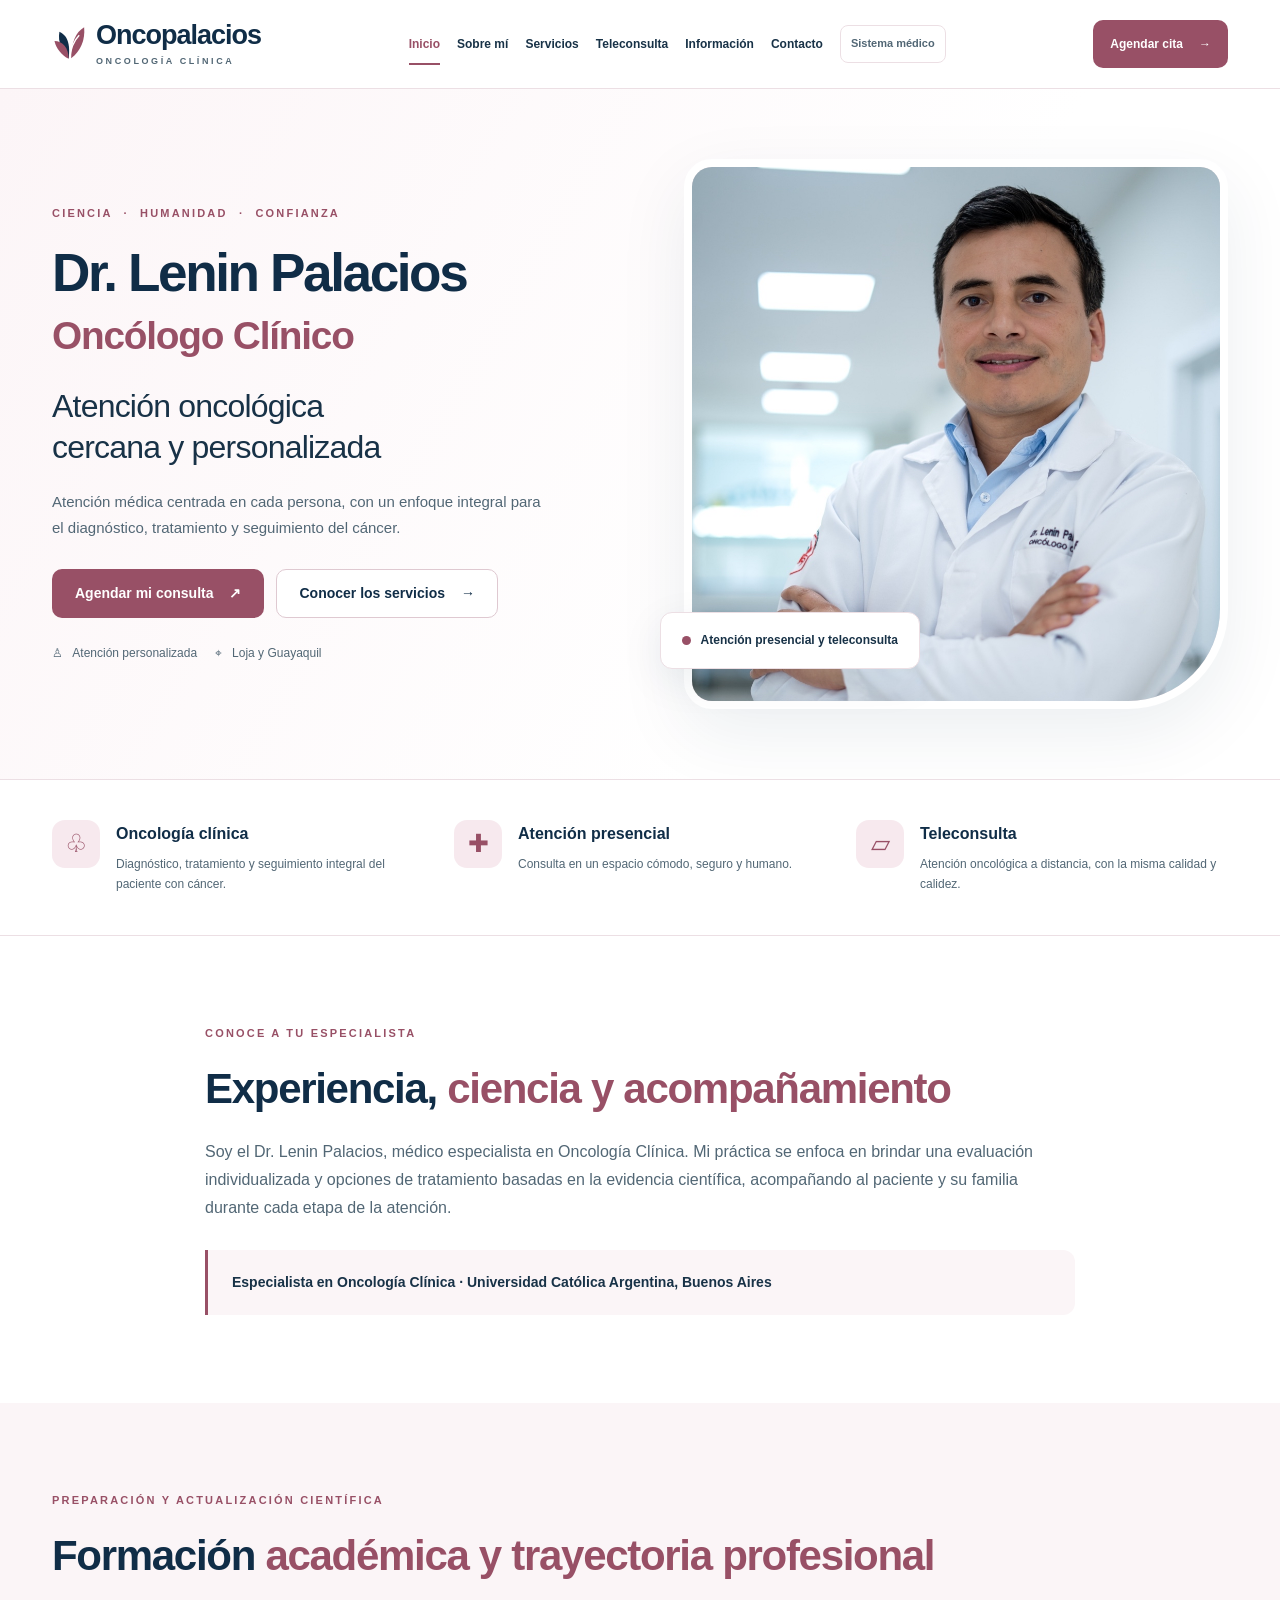
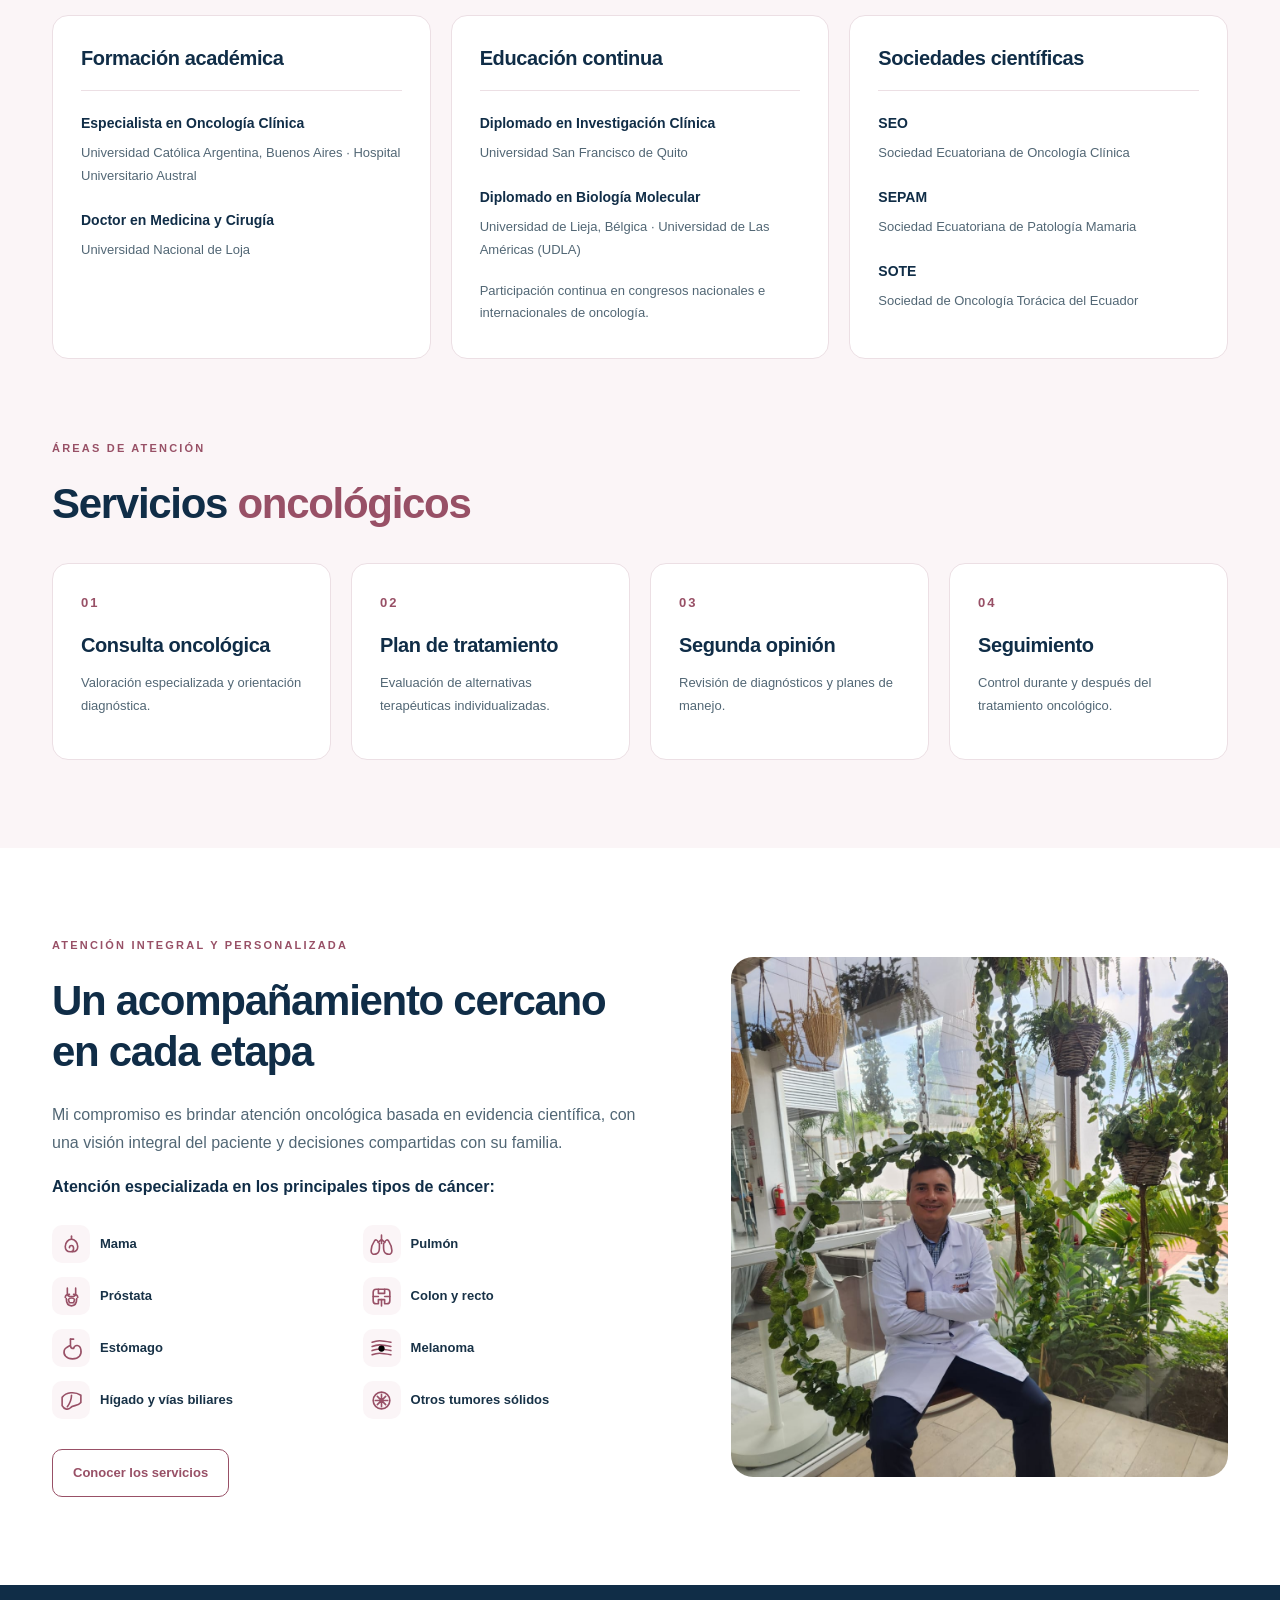
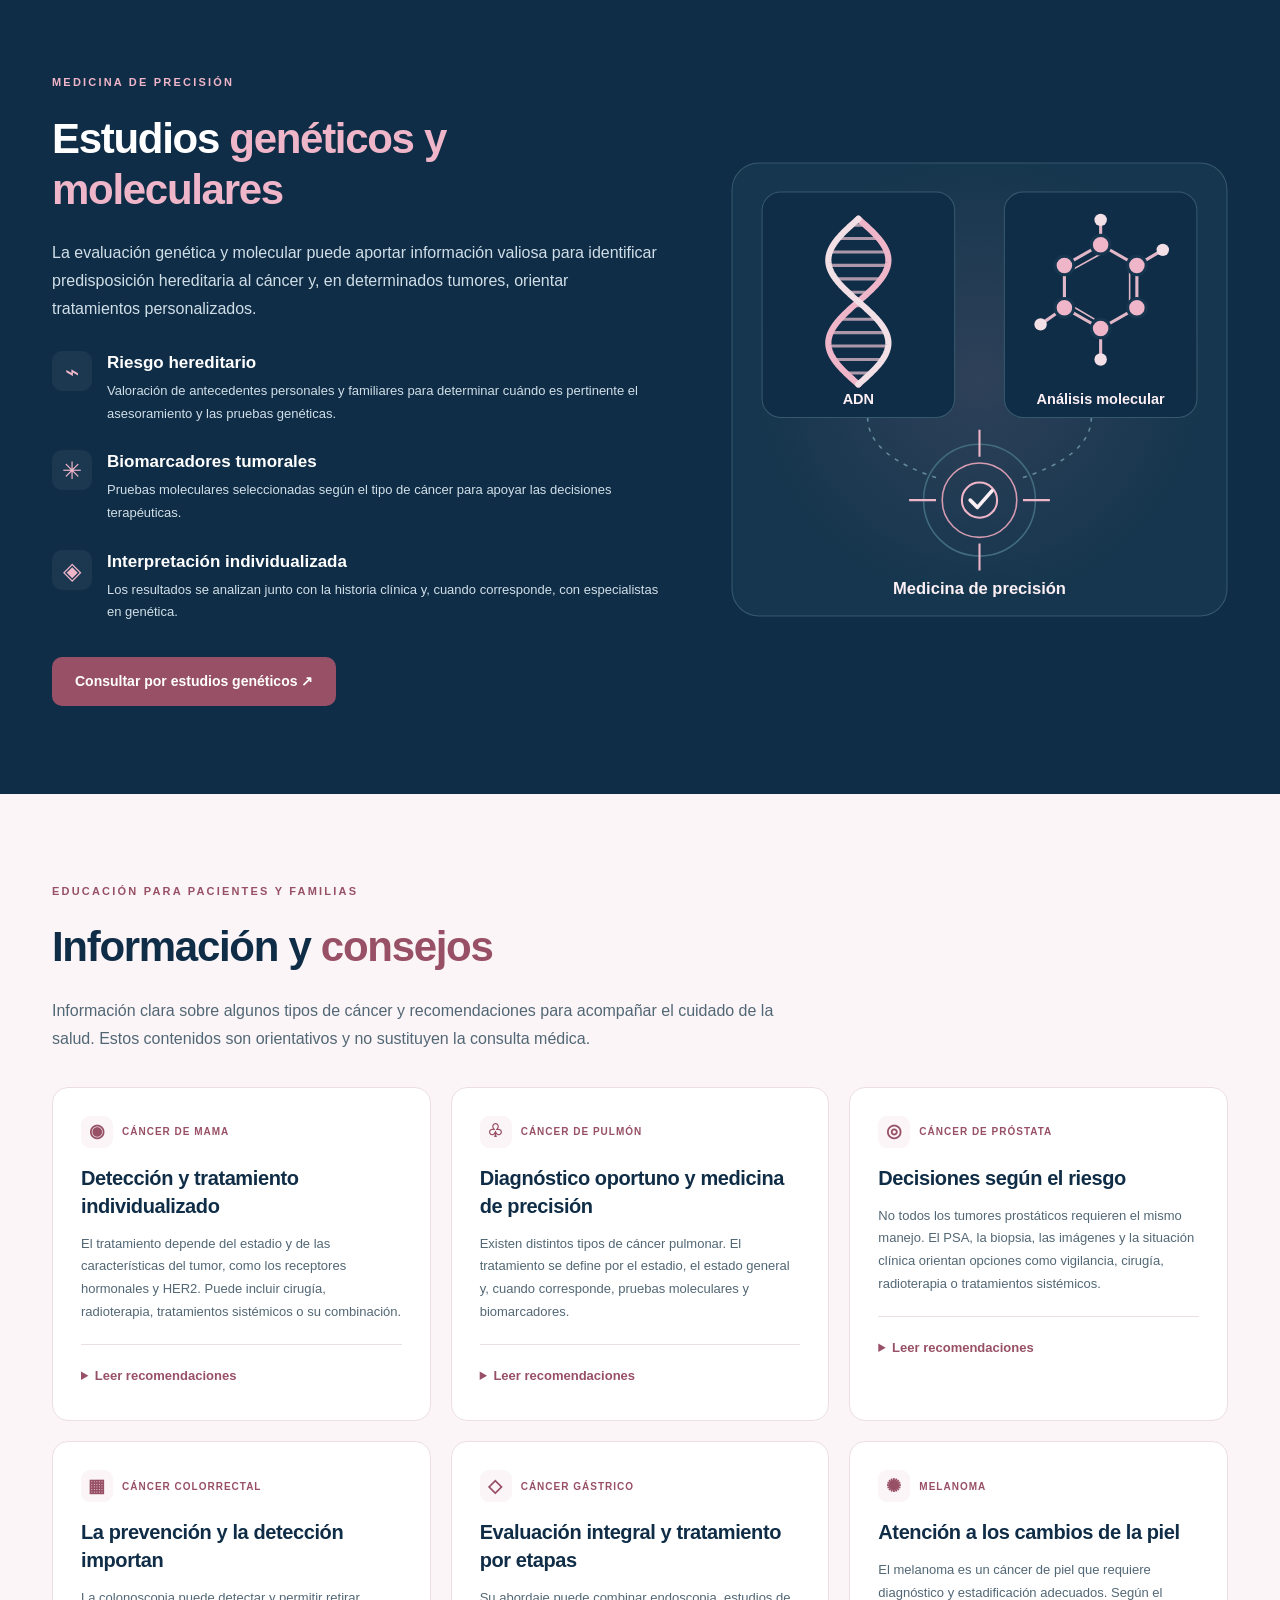
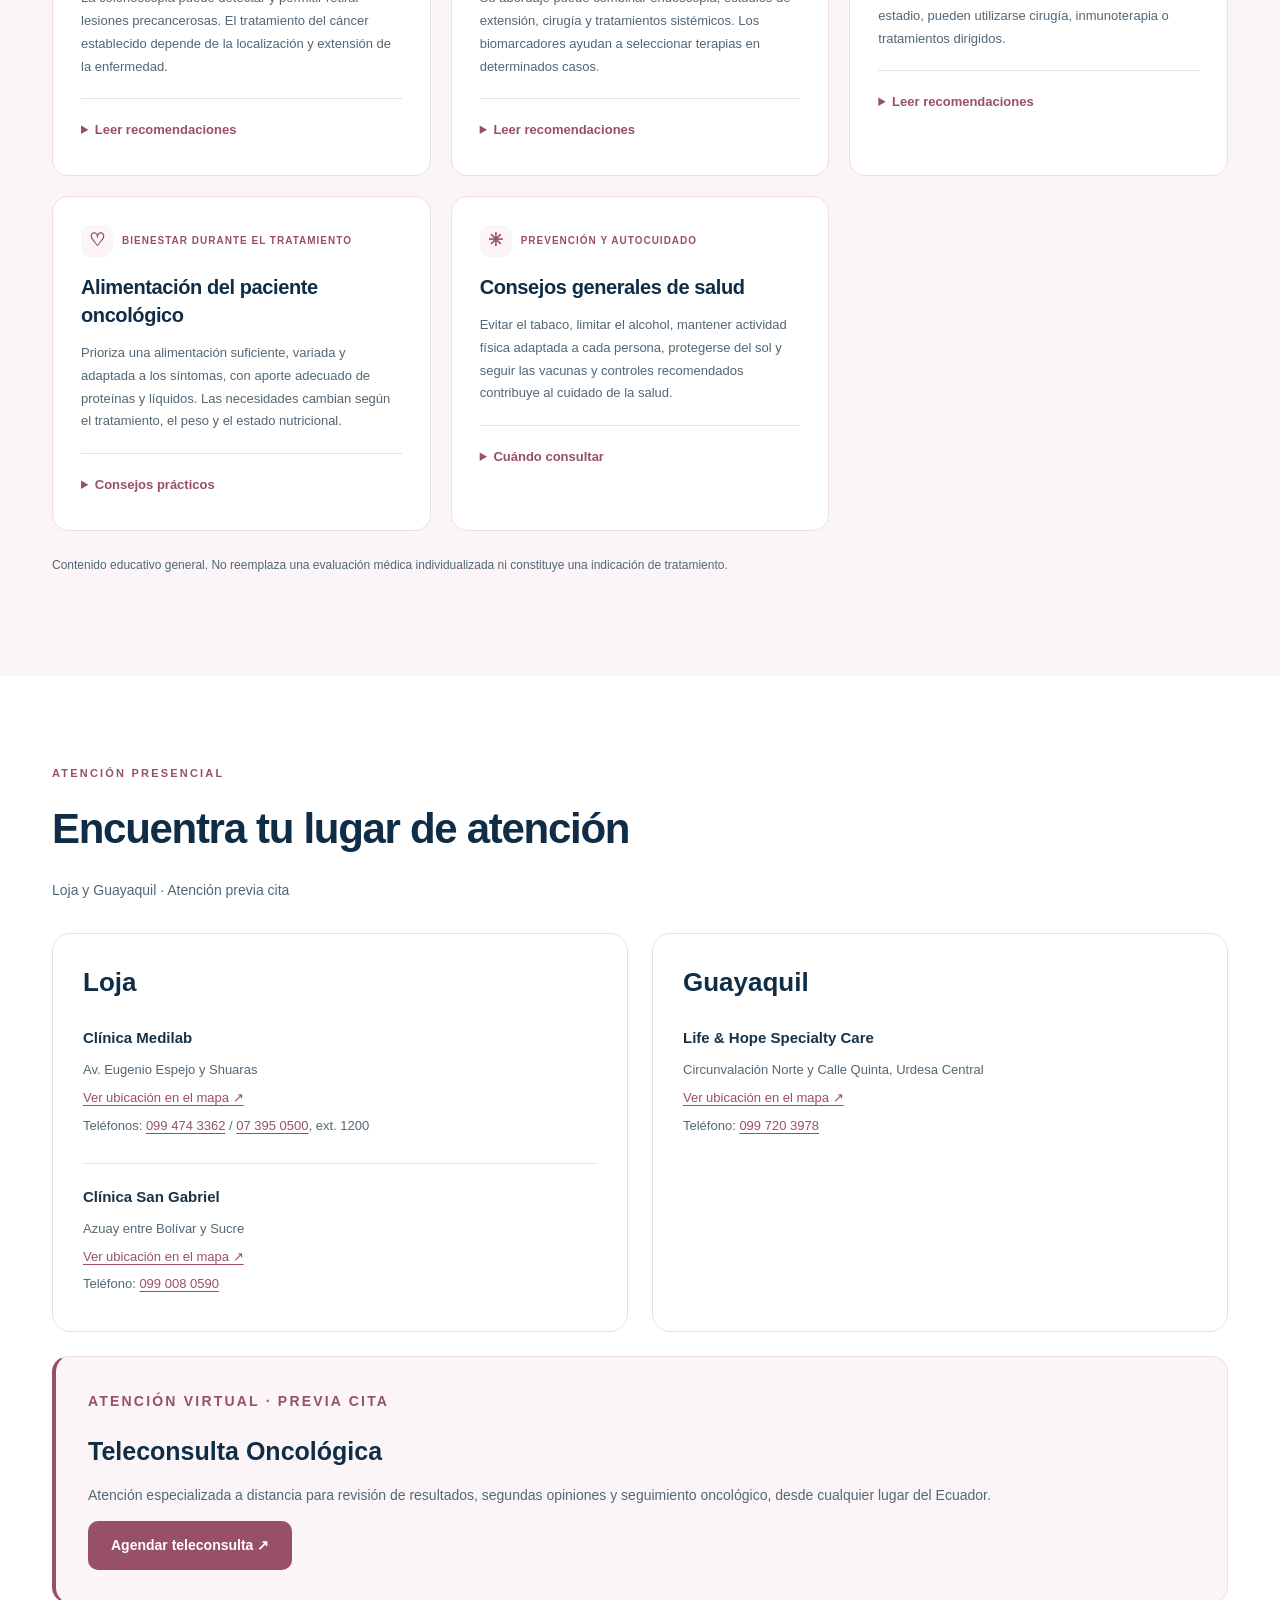
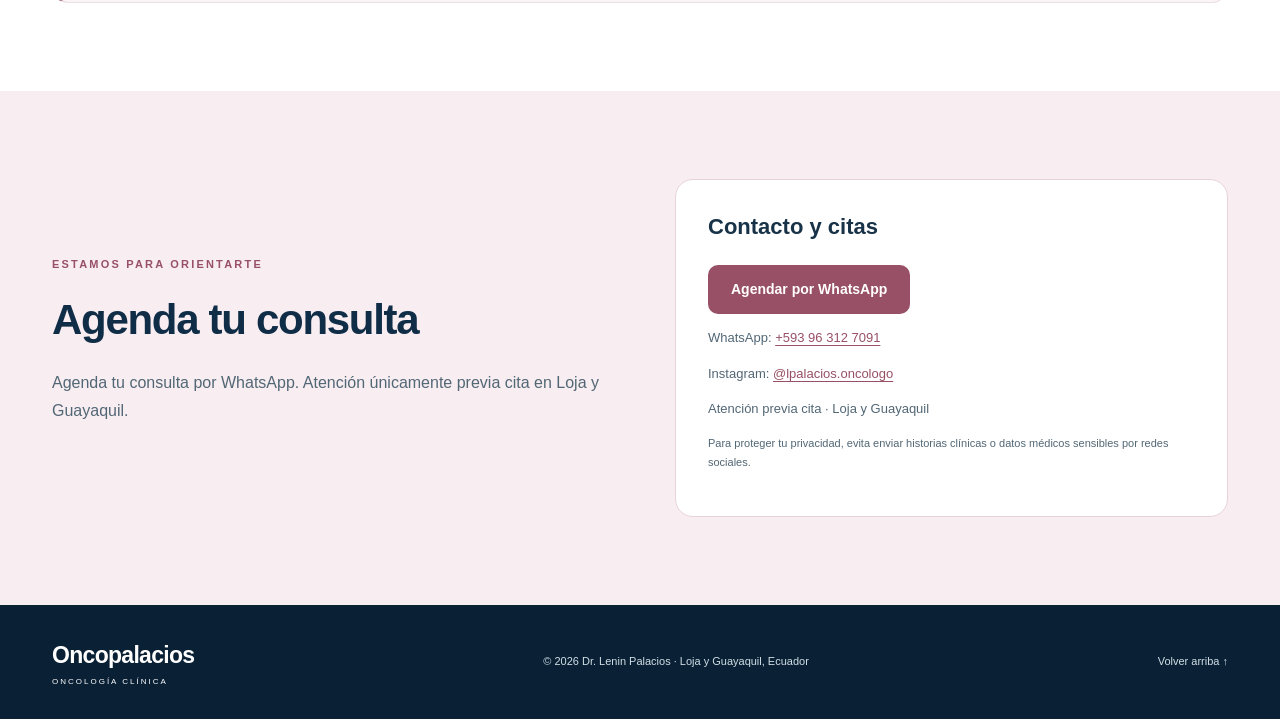
==== commit 252febfc: "Cambiar acentos turquesa a borgoña claro; conservar respaldo turquesa" ====
--- a/index.html
+++ b/index.html
@@ -3,12 +3,12 @@
 <html lang="es"><head><meta charset="utf-8"/><meta content="width=device-width, initial-scale=1" name="viewport"/>
 <title>Dr. Lenin Palacios | Oncopalacios · Oncología Clínica</title>
 <meta content="Dr. Lenin Palacios, oncólogo clínico. Atención presencial en Loja y Guayaquil y teleconsulta oncológica en Ecuador." name="description"/>
-<meta content="#102d47" name="theme-color"/><link href="styles-marino-turquesa-v2.css" rel="stylesheet"/></head><body><a class="skip-link" href="#contenido">Saltar al contenido</a>
+<meta content="#102d47" name="theme-color"/><link href="styles-marino-turquesa-v2.css?v=borgona-1" rel="stylesheet"/></head><body><a class="skip-link" href="#contenido">Saltar al contenido</a>
 <header class="site-header"><div class="wrap header-inner">
 <a aria-label="Oncopalacios, ir al inicio" class="brand" href="#inicio"><svg aria-hidden="true" class="leaf-logo" viewbox="0 0 55 62" xmlns="http://www.w3.org/2000/svg">
 <path d="M27 55C16 40 9 29 12 11c12 6 18 17 15 44Z" fill="#102d47"></path>
-<path d="M31 54C31 30 38 12 52 4c2 21-6 39-21 50Z" fill="#42c7be"></path>
-<path d="M27 55C16 49 7 39 4 26c13 0 23 11 23 29Z" fill="#087f83"></path>
+<path d="M31 54C31 30 38 12 52 4c2 21-6 39-21 50Z" fill="#c98298"></path>
+<path d="M27 55C16 49 7 39 4 26c13 0 23 11 23 29Z" fill="#985066"></path>
 <path d="M28 57C30 37 37 24 44 17" fill="none" stroke="#fff" stroke-width="2.3"></path>
 </svg><span class="brand-text">Oncopalacios<small>ONCOLOGÍA CLÍNICA</small></span></a>
 <button aria-controls="primary-nav" aria-expanded="false" aria-label="Abrir menú" class="menu-toggle" type="button">☰</button>
@@ -28,7 +28,7 @@
 <a class="highlight" href="#servicios"><span class="highlight-icon">♧</span><span><strong>Oncología clínica</strong><small>Diagnóstico, tratamiento y seguimiento integral del paciente con cáncer.</small></span></a>
 <a class="highlight" href="#ubicaciones"><span class="highlight-icon">✚</span><span><strong>Atención presencial</strong><small>Consulta en un espacio cómodo, seguro y humano.</small></span></a>
 <a class="highlight" href="#teleconsulta"><span class="highlight-icon">▱</span><span><strong>Teleconsulta</strong><small>Atención oncológica a distancia, con la misma calidad y calidez.</small></span></a>
-</div></section><section class="section" id="perfil"><div class="wrap narrow"><p class="eyebrow">CONOCE A TU ESPECIALISTA</p><h2>Experiencia, <span class="accent-green">ciencia y acompañamiento</span></h2><p>Soy el Dr. Lenin Palacios, médico especialista en Oncología Clínica. Mi práctica se enfoca en brindar una evaluación individualizada y opciones de tratamiento basadas en la evidencia científica, acompañando al paciente y su familia durante cada etapa de la atención.</p><div class="credential">Especialista en Oncología Clínica · Universidad Católica Argentina, Buenos Aires</div></div></section><section class="section soft" id="trayectoria"><div class="wrap"><p class="eyebrow">PREPARACIÓN Y ACTUALIZACIÓN CIENTÍFICA</p><h2>Formación <span class="accent-green">académica y trayectoria profesional</span></h2><div class="trajectory-grid"><article class="trajectory-card"><h3>Formación académica</h3><div class="trajectory-item"><strong>Especialista en Oncología Clínica</strong><p>Universidad Católica Argentina, Buenos Aires · Hospital Universitario Austral</p></div><div class="trajectory-item"><strong>Doctor en Medicina y Cirugía</strong><p>Universidad Nacional de Loja</p></div></article><article class="trajectory-card"><h3>Educación continua</h3><div class="trajectory-item"><strong>Diplomado en Investigación Clínica</strong><p>Universidad San Francisco de Quito</p></div><div class="trajectory-item"><strong>Diplomado en Biología Molecular</strong><p>Universidad de Lieja, Bélgica · Universidad de Las Américas (UDLA)</p></div><div class="trajectory-item"><p>Participación continua en congresos nacionales e internacionales de oncología.</p></div></article><article class="trajectory-card"><h3>Sociedades científicas</h3><div class="trajectory-item"><strong>SEO</strong><p>Sociedad Ecuatoriana de Oncología Clínica</p></div><div class="trajectory-item"><strong>SEPAM</strong><p>Sociedad Ecuatoriana de Patología Mamaria</p></div><div class="trajectory-item"><strong>SOTE</strong><p>Sociedad de Oncología Torácica del Ecuador</p></div></article></div></div></section><section class="section soft" id="servicios"><div class="wrap"><p class="eyebrow">ÁREAS DE ATENCIÓN</p><h2>Servicios <span class="accent-green">oncológicos</span></h2><div class="cards"><article class="service"><div class="service-icon">01</div><h3>Consulta oncológica</h3><p>Valoración especializada y orientación diagnóstica.</p></article><article class="service"><div class="service-icon">02</div><h3>Plan de tratamiento</h3><p>Evaluación de alternativas terapéuticas individualizadas.</p></article><article class="service"><div class="service-icon">03</div><h3>Segunda opinión</h3><p>Revisión de diagnósticos y planes de manejo.</p></article><article class="service"><div class="service-icon">04</div><h3>Seguimiento</h3><p>Control durante y después del tratamiento oncológico.</p></article></div></div></section><section class="section specialty-band" id="especialidades"><div class="wrap specialty-layout"><div class="specialty-copy"><p class="eyebrow">ATENCIÓN INTEGRAL Y PERSONALIZADA</p><h2>Un acompañamiento cercano en cada etapa</h2><p>Mi compromiso es brindar atención oncológica basada en evidencia científica, con una visión integral del paciente y decisiones compartidas con su familia.</p><p class="specialty-intro">Atención especializada en los principales tipos de cáncer:</p><div class="cancer-list"><a href="#informacion"><span><img alt="" aria-hidden="true" src="assets/icono-mama.svg"/></span>Mama</a><a href="#informacion"><span><img alt="" aria-hidden="true" src="assets/icono-pulmon.svg"/></span>Pulmón</a><a href="#informacion"><span><img alt="" aria-hidden="true" src="assets/icono-prostata.svg"/></span>Próstata</a><a href="#informacion"><span><img alt="" aria-hidden="true" src="assets/icono-colon.svg"/></span>Colon y recto</a><a href="#informacion"><span><img alt="" aria-hidden="true" src="assets/icono-estomago.svg"/></span>Estómago</a><a href="#informacion"><span><img alt="" aria-hidden="true" src="assets/icono-melanoma.svg"/></span>Melanoma</a><a href="#informacion"><span><img alt="" aria-hidden="true" src="assets/icono-higado.svg"/></span>Hígado y vías biliares</a><a href="#informacion"><span><img alt="" aria-hidden="true" src="assets/icono-otros.svg"/></span>Otros tumores sólidos</a></div><a class="btn-outline" href="#servicios">Conocer los servicios</a></div><div class="specialty-photo"><img alt="Dr. Lenin Palacios en un entorno clínico con vegetación" loading="lazy" src="assets/foto-acompanamiento.jpg"/></div></div></section><section class="section genetics" id="genetica"><div class="wrap genetics-layout"><div><p class="eyebrow">MEDICINA DE PRECISIÓN</p><h2>Estudios <span class="accent-green">genéticos y moleculares</span></h2><p>La evaluación genética y molecular puede aportar información valiosa para identificar predisposición hereditaria al cáncer y, en determinados tumores, orientar tratamientos personalizados.</p><div class="genetics-points"><article><span class="genetics-symbol">⌁</span><div><h3>Riesgo hereditario</h3><p>Valoración de antecedentes personales y familiares para determinar cuándo es pertinente el asesoramiento y las pruebas genéticas.</p></div></article><article><span class="genetics-symbol">✳</span><div><h3>Biomarcadores tumorales</h3><p>Pruebas moleculares seleccionadas según el tipo de cáncer para apoyar las decisiones terapéuticas.</p></div></article><article><span class="genetics-symbol">◈</span><div><h3>Interpretación individualizada</h3><p>Los resultados se analizan junto con la historia clínica y, cuando corresponde, con especialistas en genética.</p></div></article></div><a class="btn" href="https://wa.me/593963127091?text=Hola%2C%20deseo%20informaci%C3%B3n%20sobre%20valoraci%C3%B3n%20gen%C3%A9tica%20oncol%C3%B3gica." rel="noopener noreferrer" target="_blank">Consultar por estudios genéticos ↗</a></div><div class="precision-art"><img src="assets/genetica-precision.svg" alt="Doble hélice de ADN y estructura molecular conectadas a una diana de medicina de precisión" loading="lazy" width="480" height="440"/></div></div></section><section class="section resources" id="informacion"><div class="wrap"><p class="eyebrow">EDUCACIÓN PARA PACIENTES Y FAMILIAS</p><h2>Información y <span class="accent-green">consejos</span></h2><p class="section-intro">Información clara sobre algunos tipos de cáncer y recomendaciones para acompañar el cuidado de la salud. Estos contenidos son orientativos y no sustituyen la consulta médica.</p>
+</div></section><section class="section" id="perfil"><div class="wrap narrow"><p class="eyebrow">CONOCE A TU ESPECIALISTA</p><h2>Experiencia, <span class="accent-green">ciencia y acompañamiento</span></h2><p>Soy el Dr. Lenin Palacios, médico especialista en Oncología Clínica. Mi práctica se enfoca en brindar una evaluación individualizada y opciones de tratamiento basadas en la evidencia científica, acompañando al paciente y su familia durante cada etapa de la atención.</p><div class="credential">Especialista en Oncología Clínica · Universidad Católica Argentina, Buenos Aires</div></div></section><section class="section soft" id="trayectoria"><div class="wrap"><p class="eyebrow">PREPARACIÓN Y ACTUALIZACIÓN CIENTÍFICA</p><h2>Formación <span class="accent-green">académica y trayectoria profesional</span></h2><div class="trajectory-grid"><article class="trajectory-card"><h3>Formación académica</h3><div class="trajectory-item"><strong>Especialista en Oncología Clínica</strong><p>Universidad Católica Argentina, Buenos Aires · Hospital Universitario Austral</p></div><div class="trajectory-item"><strong>Doctor en Medicina y Cirugía</strong><p>Universidad Nacional de Loja</p></div></article><article class="trajectory-card"><h3>Educación continua</h3><div class="trajectory-item"><strong>Diplomado en Investigación Clínica</strong><p>Universidad San Francisco de Quito</p></div><div class="trajectory-item"><strong>Diplomado en Biología Molecular</strong><p>Universidad de Lieja, Bélgica · Universidad de Las Américas (UDLA)</p></div><div class="trajectory-item"><p>Participación continua en congresos nacionales e internacionales de oncología.</p></div></article><article class="trajectory-card"><h3>Sociedades científicas</h3><div class="trajectory-item"><strong>SEO</strong><p>Sociedad Ecuatoriana de Oncología Clínica</p></div><div class="trajectory-item"><strong>SEPAM</strong><p>Sociedad Ecuatoriana de Patología Mamaria</p></div><div class="trajectory-item"><strong>SOTE</strong><p>Sociedad de Oncología Torácica del Ecuador</p></div></article></div></div></section><section class="section soft" id="servicios"><div class="wrap"><p class="eyebrow">ÁREAS DE ATENCIÓN</p><h2>Servicios <span class="accent-green">oncológicos</span></h2><div class="cards"><article class="service"><div class="service-icon">01</div><h3>Consulta oncológica</h3><p>Valoración especializada y orientación diagnóstica.</p></article><article class="service"><div class="service-icon">02</div><h3>Plan de tratamiento</h3><p>Evaluación de alternativas terapéuticas individualizadas.</p></article><article class="service"><div class="service-icon">03</div><h3>Segunda opinión</h3><p>Revisión de diagnósticos y planes de manejo.</p></article><article class="service"><div class="service-icon">04</div><h3>Seguimiento</h3><p>Control durante y después del tratamiento oncológico.</p></article></div></div></section><section class="section specialty-band" id="especialidades"><div class="wrap specialty-layout"><div class="specialty-copy"><p class="eyebrow">ATENCIÓN INTEGRAL Y PERSONALIZADA</p><h2>Un acompañamiento cercano en cada etapa</h2><p>Mi compromiso es brindar atención oncológica basada en evidencia científica, con una visión integral del paciente y decisiones compartidas con su familia.</p><p class="specialty-intro">Atención especializada en los principales tipos de cáncer:</p><div class="cancer-list"><a href="#informacion"><span><img alt="" aria-hidden="true" src="assets/icono-mama.svg?v=borgona-1"/></span>Mama</a><a href="#informacion"><span><img alt="" aria-hidden="true" src="assets/icono-pulmon.svg?v=borgona-1"/></span>Pulmón</a><a href="#informacion"><span><img alt="" aria-hidden="true" src="assets/icono-prostata.svg?v=borgona-1"/></span>Próstata</a><a href="#informacion"><span><img alt="" aria-hidden="true" src="assets/icono-colon.svg?v=borgona-1"/></span>Colon y recto</a><a href="#informacion"><span><img alt="" aria-hidden="true" src="assets/icono-estomago.svg?v=borgona-1"/></span>Estómago</a><a href="#informacion"><span><img alt="" aria-hidden="true" src="assets/icono-melanoma.svg?v=borgona-1"/></span>Melanoma</a><a href="#informacion"><span><img alt="" aria-hidden="true" src="assets/icono-higado.svg?v=borgona-1"/></span>Hígado y vías biliares</a><a href="#informacion"><span><img alt="" aria-hidden="true" src="assets/icono-otros.svg?v=borgona-1"/></span>Otros tumores sólidos</a></div><a class="btn-outline" href="#servicios">Conocer los servicios</a></div><div class="specialty-photo"><img alt="Dr. Lenin Palacios en un entorno clínico con vegetación" loading="lazy" src="assets/foto-acompanamiento.jpg"/></div></div></section><section class="section genetics" id="genetica"><div class="wrap genetics-layout"><div><p class="eyebrow">MEDICINA DE PRECISIÓN</p><h2>Estudios <span class="accent-green">genéticos y moleculares</span></h2><p>La evaluación genética y molecular puede aportar información valiosa para identificar predisposición hereditaria al cáncer y, en determinados tumores, orientar tratamientos personalizados.</p><div class="genetics-points"><article><span class="genetics-symbol">⌁</span><div><h3>Riesgo hereditario</h3><p>Valoración de antecedentes personales y familiares para determinar cuándo es pertinente el asesoramiento y las pruebas genéticas.</p></div></article><article><span class="genetics-symbol">✳</span><div><h3>Biomarcadores tumorales</h3><p>Pruebas moleculares seleccionadas según el tipo de cáncer para apoyar las decisiones terapéuticas.</p></div></article><article><span class="genetics-symbol">◈</span><div><h3>Interpretación individualizada</h3><p>Los resultados se analizan junto con la historia clínica y, cuando corresponde, con especialistas en genética.</p></div></article></div><a class="btn" href="https://wa.me/593963127091?text=Hola%2C%20deseo%20informaci%C3%B3n%20sobre%20valoraci%C3%B3n%20gen%C3%A9tica%20oncol%C3%B3gica." rel="noopener noreferrer" target="_blank">Consultar por estudios genéticos ↗</a></div><div class="precision-art"><img src="assets/genetica-precision.svg?v=borgona-1" alt="Doble hélice de ADN y estructura molecular conectadas a una diana de medicina de precisión" loading="lazy" width="480" height="440"/></div></div></section><section class="section resources" id="informacion"><div class="wrap"><p class="eyebrow">EDUCACIÓN PARA PACIENTES Y FAMILIAS</p><h2>Información y <span class="accent-green">consejos</span></h2><p class="section-intro">Información clara sobre algunos tipos de cáncer y recomendaciones para acompañar el cuidado de la salud. Estos contenidos son orientativos y no sustituyen la consulta médica.</p>
 <div class="resource-grid">
 <article class="resource-card"><span class="resource-label"><span aria-hidden="true" class="cancer-icon">◉</span>Cáncer de mama</span><h3>Detección y tratamiento individualizado</h3><p>El tratamiento depende del estadio y de las características del tumor, como los receptores hormonales y HER2. Puede incluir cirugía, radioterapia, tratamientos sistémicos o su combinación.</p><details><summary>Leer recomendaciones</summary><p>Consulta ante cambios persistentes en la mama o el pezón. La edad y frecuencia de los estudios de detección deben individualizarse según los antecedentes y el riesgo.</p></details></article>
 <article class="resource-card"><span class="resource-label"><span aria-hidden="true" class="cancer-icon">♧</span>Cáncer de pulmón</span><h3>Diagnóstico oportuno y medicina de precisión</h3><p>Existen distintos tipos de cáncer pulmonar. El tratamiento se define por el estadio, el estado general y, cuando corresponde, pruebas moleculares y biomarcadores.</p><details><summary>Leer recomendaciones</summary><p>Evitar el tabaco es una medida fundamental. Personas con alto riesgo pueden beneficiarse de programas de detección con tomografía de baja dosis, según criterios médicos.</p></details></article>
--- a/styles-marino-turquesa-v2.css
+++ b/styles-marino-turquesa-v2.css
@@ -1,10 +1,10 @@
-/* Oncomedic: azul marino y verde turquesa. Paleta centralizada para ajustes de marca. */
-:root{--navy:#102d47;--navy-deep:#0a2034;--turquoise:#087f83;--turquoise-bright:#42c7be;--ink:#183247;--muted:#526775;--soft:#f2f8f8;--line:#dce8eb;--white:#fff;--sans:Inter,'Segoe UI',Arial,sans-serif;--wine:var(--navy);--wine-dark:var(--navy-deep)}
+/* Oncomedic: azul marino y borgoña claro. Paleta centralizada para ajustes de marca. */
+:root{--navy:#102d47;--navy-deep:#0a2034;--turquoise:#985066;--turquoise-bright:#c98298;--ink:#183247;--muted:#526775;--soft:#fbf5f7;--line:#ecdfe4;--white:#fff;--sans:Inter,'Segoe UI',Arial,sans-serif;--wine:var(--navy);--wine-dark:var(--navy-deep)}
 *{box-sizing:border-box}html{scroll-behavior:smooth;scroll-padding-top:110px}body{margin:0;background:var(--white);color:var(--ink);font:16px/1.75 var(--sans);-webkit-font-smoothing:antialiased}a{color:inherit;text-decoration:none}img{display:block;max-width:100%}button{font:inherit}a,button,summary{-webkit-tap-highlight-color:transparent}a:focus-visible,button:focus-visible,summary:focus-visible{outline:3px solid var(--turquoise);outline-offset:5px}section[id],div[id]{scroll-margin-top:110px}.wrap{width:min(100%,1256px);padding:0 40px;margin:auto}.skip-link{position:fixed;top:12px;left:12px;z-index:100;background:var(--navy);color:white;padding:12px 20px;transform:translateY(-150%);border-radius:8px}.skip-link:focus{transform:none}
-.site-header{position:sticky;top:0;z-index:30;background:#ffffffed;border-bottom:1px solid var(--line);backdrop-filter:blur(16px)}.header-inner{height:88px;display:flex;align-items:center;justify-content:space-between;gap:24px}.brand{display:flex;align-items:center;gap:10px;color:var(--navy);font-size:27px;font-weight:750;letter-spacing:-1px;flex-shrink:0}.brand-text{display:flex;flex-direction:column;line-height:1.1;gap:7px}.brand-text small{font-size:9px;letter-spacing:2.6px;font-weight:600;color:var(--muted)}.leaf-logo{width:34px;height:44px}.leaf-logo path:first-child{fill:var(--navy)}.leaf-logo path:nth-child(2),.leaf-logo path:nth-child(3){fill:var(--turquoise)}.site-header nav{display:flex;align-items:center;gap:17px;font-size:12px;font-weight:600}.site-header nav a{padding:8px 0;white-space:nowrap}.site-header nav a:hover,.site-header nav a.active{color:var(--turquoise)}.site-header nav a.active{box-shadow:0 2px var(--turquoise)}.site-header nav .nav-system{font-size:11px;border:1px solid var(--line);border-radius:8px;padding:8px 10px;color:var(--muted)}.header-cta,.btn{display:inline-flex;align-items:center;justify-content:center;gap:16px;min-height:48px;border:1px solid transparent;border-radius:10px;padding:13px 22px;background:var(--turquoise);color:white;font-size:14px;font-weight:650;line-height:1.5;transition:background .2s,transform .2s}.header-cta{white-space:nowrap;font-size:12px;padding:10px 16px}.header-cta:hover,.btn:hover{background:#06686c;transform:translateY(-2px)}.menu-toggle{display:none}.btn-ghost{background:white;color:var(--navy);border-color:#c5d7dc}.btn-ghost:hover{background:var(--soft)}
-.hero{position:relative;overflow:hidden;background:linear-gradient(120deg,#f1f8f9 0%,#fff 65%)}.hero-inner{display:grid;grid-template-columns:1.05fr 1fr;gap:60px;align-items:center;min-height:690px;padding-top:58px;padding-bottom:58px}.hero-copy{position:relative;z-index:2}.hero-kicker,.eyebrow{margin:0 0 20px;color:var(--turquoise);font-size:11px;letter-spacing:2.2px;font-weight:750}.hero-kicker span{margin:0 6px}.hero h1{font-size:clamp(36px,4.15vw,59px);line-height:1.12;letter-spacing:-2.4px;margin:0 0 28px;color:var(--navy);font-weight:750}.hero-name{display:block}.hero h1 em{display:block;color:var(--turquoise);font-style:normal;font-size:.73em;letter-spacing:-1.2px;margin-top:12px}.hero-message{font-size:clamp(23px,2.5vw,32px);line-height:1.3;font-weight:500;letter-spacing:-.8px;margin:0 0 20px}.hero-message span{display:block}.hero-rule{display:none}.hero-description{color:var(--muted);font-size:15px;max-width:490px;margin:0}.hero-actions{display:flex;flex-wrap:wrap;gap:12px;margin-top:28px}.hero-notes{display:flex;flex-wrap:wrap;gap:18px;margin-top:25px;font-size:12px;color:var(--muted)}.hero-visual{position:relative;height:550px;min-width:0}.doctor-portrait{position:absolute;inset:0;overflow:hidden;background:#dfeceb;border-radius:28px 28px 100px 28px;border:8px solid white;box-shadow:0 24px 70px #102d4714}.doctor-portrait img{height:100%;width:100%;object-fit:cover;object-position:center 18%}.portrait-caption{position:absolute;z-index:3;left:-24px;bottom:40px;border:1px solid var(--line);border-radius:12px;background:white;box-shadow:0 12px 40px #102d4714;padding:17px 21px;font-size:12px;font-weight:650;display:flex;align-items:center;gap:10px}.status-dot{height:9px;width:9px;border-radius:50%;background:var(--turquoise)}
-.highlights{border-top:1px solid var(--line);border-bottom:1px solid var(--line);background:white;padding:32px 0}.highlights-grid{display:grid;grid-template-columns:repeat(3,1fr);gap:30px}.highlight{display:flex;align-items:flex-start;gap:16px;padding:8px 0}.highlight-icon{height:48px;width:48px;flex:0 0 48px;border-radius:13px;background:#e6f6f3;color:var(--turquoise);display:grid;place-items:center;font-size:25px}.highlight strong{display:block;font-size:16px;margin-bottom:6px;color:var(--navy)}.highlight small{display:block;font-size:12px;color:var(--muted);line-height:1.7}.highlight:hover strong{color:var(--turquoise)}
-.section{padding:88px 0}.section h2{font-size:clamp(29px,3.3vw,42px);line-height:1.22;letter-spacing:-1.3px;font-weight:700;color:var(--navy);margin:0 0 24px}.section h3{line-height:1.4}.section p{color:var(--muted)}.section .eyebrow{color:var(--turquoise)}.accent-green{color:var(--turquoise)}.narrow{max-width:950px}.credential{margin-top:28px;padding:20px 24px;border-left:3px solid var(--turquoise);border-radius:0 12px 12px 0;background:var(--soft);font-size:14px;font-weight:600}.soft,.resources{background:var(--soft)}#trayectoria{padding-bottom:35px}#servicios{padding-top:45px}.cards,.trajectory-grid,.resource-grid{display:grid;gap:20px;margin-top:34px}.cards{grid-template-columns:repeat(4,minmax(0,1fr))}.trajectory-grid,.resource-grid{grid-template-columns:repeat(3,minmax(0,1fr))}.service,.trajectory-card,.resource-card{background:white;border:1px solid var(--line);border-radius:16px;padding:28px}.service{transition:transform .2s,border-color .2s}.service:hover{transform:translateY(-4px);border-color:var(--turquoise)}.service-icon{color:var(--turquoise);font-size:13px;font-weight:750;letter-spacing:2px}.service h3,.trajectory-card h3,.resource-card h3{font-size:20px;letter-spacing:-.4px;color:var(--navy);margin:16px 0 12px}.service p,.trajectory-item p,.resource-card p{font-size:13px}.trajectory-card h3{margin-top:0;border-bottom:1px solid var(--line);padding-bottom:18px}.trajectory-item{margin:18px 0}.trajectory-item:last-child{margin-bottom:0}.trajectory-item strong{font-size:14px;color:var(--navy)}.trajectory-item p{margin:5px 0}.specialty-band{background:white}.specialty-layout,.genetics-layout{display:grid;grid-template-columns:1.1fr .9fr;gap:72px;align-items:center}.specialty-intro{font-weight:650;color:var(--navy)!important}.cancer-list{display:grid;grid-template-columns:1fr 1fr;gap:14px;margin:24px 0 30px}.cancer-list a{display:flex;align-items:center;gap:10px;font-size:13px;font-weight:600}.cancer-list a:hover{color:var(--turquoise)}.cancer-list a span{height:38px;width:38px;flex-shrink:0;border-radius:10px;background:var(--soft);display:grid;place-items:center}.cancer-list img{height:25px;width:25px}.specialty-photo{height:520px;border-radius:22px;overflow:hidden}.specialty-photo img{width:100%;height:100%;object-fit:cover;object-position:center 40%}.btn-outline{display:inline-flex;min-height:48px;align-items:center;border:1px solid var(--turquoise);color:var(--turquoise);padding:10px 20px;border-radius:10px;font-size:13px;font-weight:650}.btn-outline:hover{background:var(--soft)}.genetics{background:var(--navy);color:white}.genetics h2{color:white}.genetics p{color:#d0dfe7}.genetics .eyebrow,.genetics .accent-green{color:#68d9d0}.genetics-points{margin:28px 0}.genetics-points article{display:flex;gap:15px;margin:20px 0}.genetics-points h3{font-size:17px;margin:0;color:white}.genetics-points p{font-size:13px;margin:5px 0}.genetics-symbol{display:grid;place-items:center;width:40px;height:40px;flex-shrink:0;background:#ffffff0d;color:#68d9d0;border-radius:10px;font-size:24px}.genetics-art{min-height:430px;border:1px solid #ffffff20;background:#ffffff06;border-radius:24px;display:flex;flex-direction:column;align-items:center;justify-content:center;color:#d0dfe7;font-size:12px;gap:20px}.genetics-art svg{height:290px;max-width:85%}.genetics-art svg>path{stroke:#68d9d0}.genetics-art svg g{stroke:#96b8cd}.section-intro{max-width:760px}.resource-label{display:flex;align-items:center;gap:9px;text-transform:uppercase;letter-spacing:1px;font-size:10px;font-weight:750;color:var(--turquoise)}.cancer-icon{display:grid;place-items:center;width:32px;height:32px;background:var(--soft);border-radius:9px;font-size:18px}.resource-card details{border-top:1px solid var(--line);padding-top:15px;margin-top:20px}.resource-card summary{color:var(--turquoise);font-size:13px;font-weight:650;cursor:pointer;padding:5px 0}.resources-note{font-size:12px;margin-top:24px}.location-appointment{font-size:14px;margin-bottom:30px}.locations{display:grid;grid-template-columns:1fr 1fr;gap:24px}.locations>div{border:1px solid var(--line);border-radius:18px;padding:30px}.locations h3{margin:0 0 25px;font-size:26px;color:var(--navy)}.clinic{padding:0 0 20px;margin:0 0 20px;border-bottom:1px solid var(--line)}.clinic:last-child{padding-bottom:0;margin-bottom:0;border:0}.clinic h4{font-size:15px;margin:0 0 8px}.clinic p{font-size:13px;margin:5px 0}.clinic a{color:var(--turquoise);text-decoration:underline;text-underline-offset:3px}.teleconsulta-ubicaciones{margin-top:24px;background:var(--soft);border:1px solid var(--line);border-left:4px solid var(--turquoise);border-radius:16px;padding:32px}.teleconsulta-ubicaciones h3{font-size:25px;margin:0 0 12px;color:var(--navy)}.teleconsulta-ubicaciones p{font-size:14px}.contact{background:#e9f5f3}.contact-grid{display:grid;grid-template-columns:1fr 1fr;align-items:center;gap:70px}.contact-panel{border:1px solid #d0e7e2;background:white;padding:32px;border-radius:18px}.contact-panel h3{font-size:22px;margin:0 0 22px}.contact-panel p{font-size:13px}.contact-panel a:not(.btn){color:var(--turquoise);text-decoration:underline;text-underline-offset:3px}.contact .fine{font-size:11px}footer{background:var(--navy-deep);color:#d0dfe7;padding:30px 0;font-size:11px}.footer-row{display:flex;justify-content:space-between;align-items:center;gap:24px}.footer-brand{font-size:23px;color:white;font-weight:700;letter-spacing:-.7px}.footer-brand small{display:block;font-size:8px;letter-spacing:2px;text-transform:uppercase;font-weight:500}
+.site-header{position:sticky;top:0;z-index:30;background:#ffffffed;border-bottom:1px solid var(--line);backdrop-filter:blur(16px)}.header-inner{height:88px;display:flex;align-items:center;justify-content:space-between;gap:24px}.brand{display:flex;align-items:center;gap:10px;color:var(--navy);font-size:27px;font-weight:750;letter-spacing:-1px;flex-shrink:0}.brand-text{display:flex;flex-direction:column;line-height:1.1;gap:7px}.brand-text small{font-size:9px;letter-spacing:2.6px;font-weight:600;color:var(--muted)}.leaf-logo{width:34px;height:44px}.leaf-logo path:first-child{fill:var(--navy)}.leaf-logo path:nth-child(2),.leaf-logo path:nth-child(3){fill:var(--turquoise)}.site-header nav{display:flex;align-items:center;gap:17px;font-size:12px;font-weight:600}.site-header nav a{padding:8px 0;white-space:nowrap}.site-header nav a:hover,.site-header nav a.active{color:var(--turquoise)}.site-header nav a.active{box-shadow:0 2px var(--turquoise)}.site-header nav .nav-system{font-size:11px;border:1px solid var(--line);border-radius:8px;padding:8px 10px;color:var(--muted)}.header-cta,.btn{display:inline-flex;align-items:center;justify-content:center;gap:16px;min-height:48px;border:1px solid transparent;border-radius:10px;padding:13px 22px;background:var(--turquoise);color:white;font-size:14px;font-weight:650;line-height:1.5;transition:background .2s,transform .2s}.header-cta{white-space:nowrap;font-size:12px;padding:10px 16px}.header-cta:hover,.btn:hover{background:#7c3c51;transform:translateY(-2px)}.menu-toggle{display:none}.btn-ghost{background:white;color:var(--navy);border-color:#dfc9d1}.btn-ghost:hover{background:var(--soft)}
+.hero{position:relative;overflow:hidden;background:linear-gradient(120deg,#fcf5f7 0%,#fff 65%)}.hero-inner{display:grid;grid-template-columns:1.05fr 1fr;gap:60px;align-items:center;min-height:690px;padding-top:58px;padding-bottom:58px}.hero-copy{position:relative;z-index:2}.hero-kicker,.eyebrow{margin:0 0 20px;color:var(--turquoise);font-size:11px;letter-spacing:2.2px;font-weight:750}.hero-kicker span{margin:0 6px}.hero h1{font-size:clamp(36px,4.15vw,59px);line-height:1.12;letter-spacing:-2.4px;margin:0 0 28px;color:var(--navy);font-weight:750}.hero-name{display:block}.hero h1 em{display:block;color:var(--turquoise);font-style:normal;font-size:.73em;letter-spacing:-1.2px;margin-top:12px}.hero-message{font-size:clamp(23px,2.5vw,32px);line-height:1.3;font-weight:500;letter-spacing:-.8px;margin:0 0 20px}.hero-message span{display:block}.hero-rule{display:none}.hero-description{color:var(--muted);font-size:15px;max-width:490px;margin:0}.hero-actions{display:flex;flex-wrap:wrap;gap:12px;margin-top:28px}.hero-notes{display:flex;flex-wrap:wrap;gap:18px;margin-top:25px;font-size:12px;color:var(--muted)}.hero-visual{position:relative;height:550px;min-width:0}.doctor-portrait{position:absolute;inset:0;overflow:hidden;background:#f0e1e6;border-radius:28px 28px 100px 28px;border:8px solid white;box-shadow:0 24px 70px #102d4714}.doctor-portrait img{height:100%;width:100%;object-fit:cover;object-position:center 18%}.portrait-caption{position:absolute;z-index:3;left:-24px;bottom:40px;border:1px solid var(--line);border-radius:12px;background:white;box-shadow:0 12px 40px #102d4714;padding:17px 21px;font-size:12px;font-weight:650;display:flex;align-items:center;gap:10px}.status-dot{height:9px;width:9px;border-radius:50%;background:var(--turquoise)}
+.highlights{border-top:1px solid var(--line);border-bottom:1px solid var(--line);background:white;padding:32px 0}.highlights-grid{display:grid;grid-template-columns:repeat(3,1fr);gap:30px}.highlight{display:flex;align-items:flex-start;gap:16px;padding:8px 0}.highlight-icon{height:48px;width:48px;flex:0 0 48px;border-radius:13px;background:#f7e9ee;color:var(--turquoise);display:grid;place-items:center;font-size:25px}.highlight strong{display:block;font-size:16px;margin-bottom:6px;color:var(--navy)}.highlight small{display:block;font-size:12px;color:var(--muted);line-height:1.7}.highlight:hover strong{color:var(--turquoise)}
+.section{padding:88px 0}.section h2{font-size:clamp(29px,3.3vw,42px);line-height:1.22;letter-spacing:-1.3px;font-weight:700;color:var(--navy);margin:0 0 24px}.section h3{line-height:1.4}.section p{color:var(--muted)}.section .eyebrow{color:var(--turquoise)}.accent-green{color:var(--turquoise)}.narrow{max-width:950px}.credential{margin-top:28px;padding:20px 24px;border-left:3px solid var(--turquoise);border-radius:0 12px 12px 0;background:var(--soft);font-size:14px;font-weight:600}.soft,.resources{background:var(--soft)}#trayectoria{padding-bottom:35px}#servicios{padding-top:45px}.cards,.trajectory-grid,.resource-grid{display:grid;gap:20px;margin-top:34px}.cards{grid-template-columns:repeat(4,minmax(0,1fr))}.trajectory-grid,.resource-grid{grid-template-columns:repeat(3,minmax(0,1fr))}.service,.trajectory-card,.resource-card{background:white;border:1px solid var(--line);border-radius:16px;padding:28px}.service{transition:transform .2s,border-color .2s}.service:hover{transform:translateY(-4px);border-color:var(--turquoise)}.service-icon{color:var(--turquoise);font-size:13px;font-weight:750;letter-spacing:2px}.service h3,.trajectory-card h3,.resource-card h3{font-size:20px;letter-spacing:-.4px;color:var(--navy);margin:16px 0 12px}.service p,.trajectory-item p,.resource-card p{font-size:13px}.trajectory-card h3{margin-top:0;border-bottom:1px solid var(--line);padding-bottom:18px}.trajectory-item{margin:18px 0}.trajectory-item:last-child{margin-bottom:0}.trajectory-item strong{font-size:14px;color:var(--navy)}.trajectory-item p{margin:5px 0}.specialty-band{background:white}.specialty-layout,.genetics-layout{display:grid;grid-template-columns:1.1fr .9fr;gap:72px;align-items:center}.specialty-intro{font-weight:650;color:var(--navy)!important}.cancer-list{display:grid;grid-template-columns:1fr 1fr;gap:14px;margin:24px 0 30px}.cancer-list a{display:flex;align-items:center;gap:10px;font-size:13px;font-weight:600}.cancer-list a:hover{color:var(--turquoise)}.cancer-list a span{height:38px;width:38px;flex-shrink:0;border-radius:10px;background:var(--soft);display:grid;place-items:center}.cancer-list img{height:25px;width:25px}.specialty-photo{height:520px;border-radius:22px;overflow:hidden}.specialty-photo img{width:100%;height:100%;object-fit:cover;object-position:center 40%}.btn-outline{display:inline-flex;min-height:48px;align-items:center;border:1px solid var(--turquoise);color:var(--turquoise);padding:10px 20px;border-radius:10px;font-size:13px;font-weight:650}.btn-outline:hover{background:var(--soft)}.genetics{background:var(--navy);color:white}.genetics h2{color:white}.genetics p{color:#d0dfe7}.genetics .eyebrow,.genetics .accent-green{color:#efb5c8}.genetics-points{margin:28px 0}.genetics-points article{display:flex;gap:15px;margin:20px 0}.genetics-points h3{font-size:17px;margin:0;color:white}.genetics-points p{font-size:13px;margin:5px 0}.genetics-symbol{display:grid;place-items:center;width:40px;height:40px;flex-shrink:0;background:#ffffff0d;color:#efb5c8;border-radius:10px;font-size:24px}.genetics-art{min-height:430px;border:1px solid #ffffff20;background:#ffffff06;border-radius:24px;display:flex;flex-direction:column;align-items:center;justify-content:center;color:#d0dfe7;font-size:12px;gap:20px}.genetics-art svg{height:290px;max-width:85%}.genetics-art svg>path{stroke:#efb5c8}.genetics-art svg g{stroke:#96b8cd}.section-intro{max-width:760px}.resource-label{display:flex;align-items:center;gap:9px;text-transform:uppercase;letter-spacing:1px;font-size:10px;font-weight:750;color:var(--turquoise)}.cancer-icon{display:grid;place-items:center;width:32px;height:32px;background:var(--soft);border-radius:9px;font-size:18px}.resource-card details{border-top:1px solid var(--line);padding-top:15px;margin-top:20px}.resource-card summary{color:var(--turquoise);font-size:13px;font-weight:650;cursor:pointer;padding:5px 0}.resources-note{font-size:12px;margin-top:24px}.location-appointment{font-size:14px;margin-bottom:30px}.locations{display:grid;grid-template-columns:1fr 1fr;gap:24px}.locations>div{border:1px solid var(--line);border-radius:18px;padding:30px}.locations h3{margin:0 0 25px;font-size:26px;color:var(--navy)}.clinic{padding:0 0 20px;margin:0 0 20px;border-bottom:1px solid var(--line)}.clinic:last-child{padding-bottom:0;margin-bottom:0;border:0}.clinic h4{font-size:15px;margin:0 0 8px}.clinic p{font-size:13px;margin:5px 0}.clinic a{color:var(--turquoise);text-decoration:underline;text-underline-offset:3px}.teleconsulta-ubicaciones{margin-top:24px;background:var(--soft);border:1px solid var(--line);border-left:4px solid var(--turquoise);border-radius:16px;padding:32px}.teleconsulta-ubicaciones h3{font-size:25px;margin:0 0 12px;color:var(--navy)}.teleconsulta-ubicaciones p{font-size:14px}.contact{background:#f8edf1}.contact-grid{display:grid;grid-template-columns:1fr 1fr;align-items:center;gap:70px}.contact-panel{border:1px solid #e8d2db;background:white;padding:32px;border-radius:18px}.contact-panel h3{font-size:22px;margin:0 0 22px}.contact-panel p{font-size:13px}.contact-panel a:not(.btn){color:var(--turquoise);text-decoration:underline;text-underline-offset:3px}.contact .fine{font-size:11px}footer{background:var(--navy-deep);color:#d0dfe7;padding:30px 0;font-size:11px}.footer-row{display:flex;justify-content:space-between;align-items:center;gap:24px}.footer-brand{font-size:23px;color:white;font-weight:700;letter-spacing:-.7px}.footer-brand small{display:block;font-size:8px;letter-spacing:2px;text-transform:uppercase;font-weight:500}
 @media(max-width:1180px){.menu-toggle{display:block;order:3;min-width:44px;min-height:44px;border:1px solid var(--line);border-radius:9px;background:white;color:var(--navy);font-size:22px;cursor:pointer}.header-actions{margin-left:auto}.site-header nav{display:none;position:absolute;top:100%;left:0;right:0;max-height:calc(100dvh - 88px);overflow:auto;background:white;border-bottom:1px solid var(--line);padding:22px 40px;box-shadow:0 18px 25px #102d4710;flex-direction:column;align-items:stretch;gap:6px}.site-header nav.open{display:flex}.site-header nav a{padding:12px;font-size:14px}.site-header nav .nav-system{margin-top:10px;font-size:13px}.hero-inner{gap:30px}.hero-visual{height:500px}.cards{grid-template-columns:repeat(2,minmax(0,1fr))}}
 @media(max-width:800px){.wrap{padding-left:24px;padding-right:24px}.hero-inner{grid-template-columns:1fr;gap:35px;padding-top:44px;padding-bottom:40px}.hero-copy{max-width:650px}.hero h1{font-size:48px}.hero-visual{height:480px;max-width:560px;width:100%;margin:auto}.portrait-caption{left:12px;bottom:24px}.highlights-grid{grid-template-columns:1fr;gap:10px}.highlight{border-bottom:1px solid var(--line);padding:16px 0}.highlight:last-child{border:0}.section{padding:60px 0}.trajectory-grid,.resource-grid{grid-template-columns:repeat(2,minmax(0,1fr))}.specialty-layout,.genetics-layout,.contact-grid{grid-template-columns:1fr;gap:35px}.specialty-photo{max-width:560px;height:450px}.genetics-art{min-height:350px}.genetics-art svg{height:240px}.locations{grid-template-columns:1fr}.footer-row{flex-wrap:wrap}.hero-kicker{font-size:10px}}
 @media(max-width:520px){.wrap{padding-left:20px;padding-right:20px}.header-inner{height:76px;gap:10px}.brand{font-size:21px;gap:6px}.brand-text small{font-size:7px;letter-spacing:1.8px}.leaf-logo{width:27px;height:36px}.header-cta{font-size:11px;min-height:44px;padding:8px 10px;gap:6px}.header-cta span{display:none}.menu-toggle{min-width:40px;min-height:44px}.hero h1{font-size:clamp(33px,9vw,46px);letter-spacing:-1.4px}.hero-message{font-size:25px}.hero-kicker{font-size:9px;letter-spacing:1.5px}.hero-description{font-size:14px}.hero-actions{flex-direction:column;align-items:stretch}.hero-visual{height:390px}.portrait-caption{font-size:10px;padding:14px}.hero-notes{font-size:11px;gap:12px}.section h2{font-size:30px}.trajectory-grid,.resource-grid,.cards{grid-template-columns:1fr}.service,.trajectory-card,.resource-card{padding:24px}.cancer-list{gap:12px}.cancer-list a{font-size:11px}.specialty-photo{height:390px}.contact-panel,.teleconsulta-ubicaciones,.locations>div{padding:24px}.site-header nav{max-height:calc(100dvh - 76px);padding:18px 20px}.footer-row{align-items:flex-start;flex-direction:column;gap:18px}}
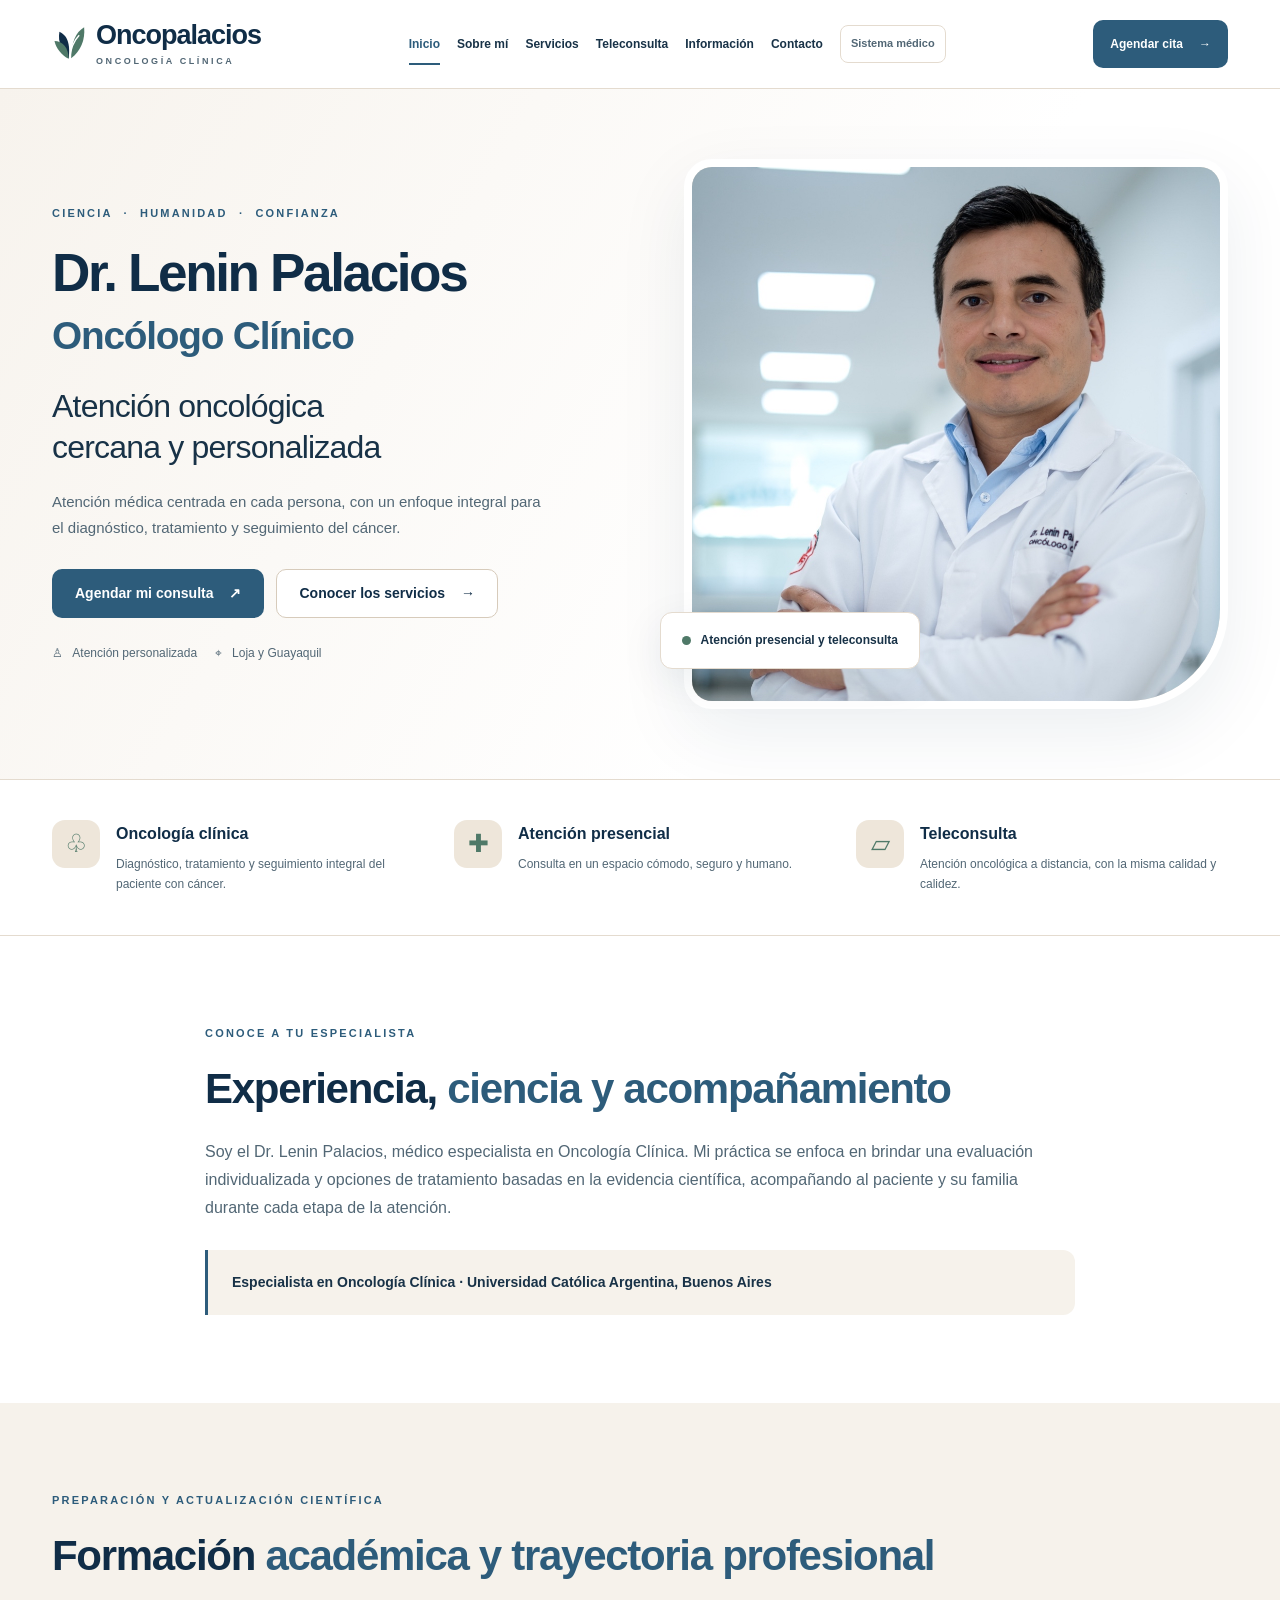
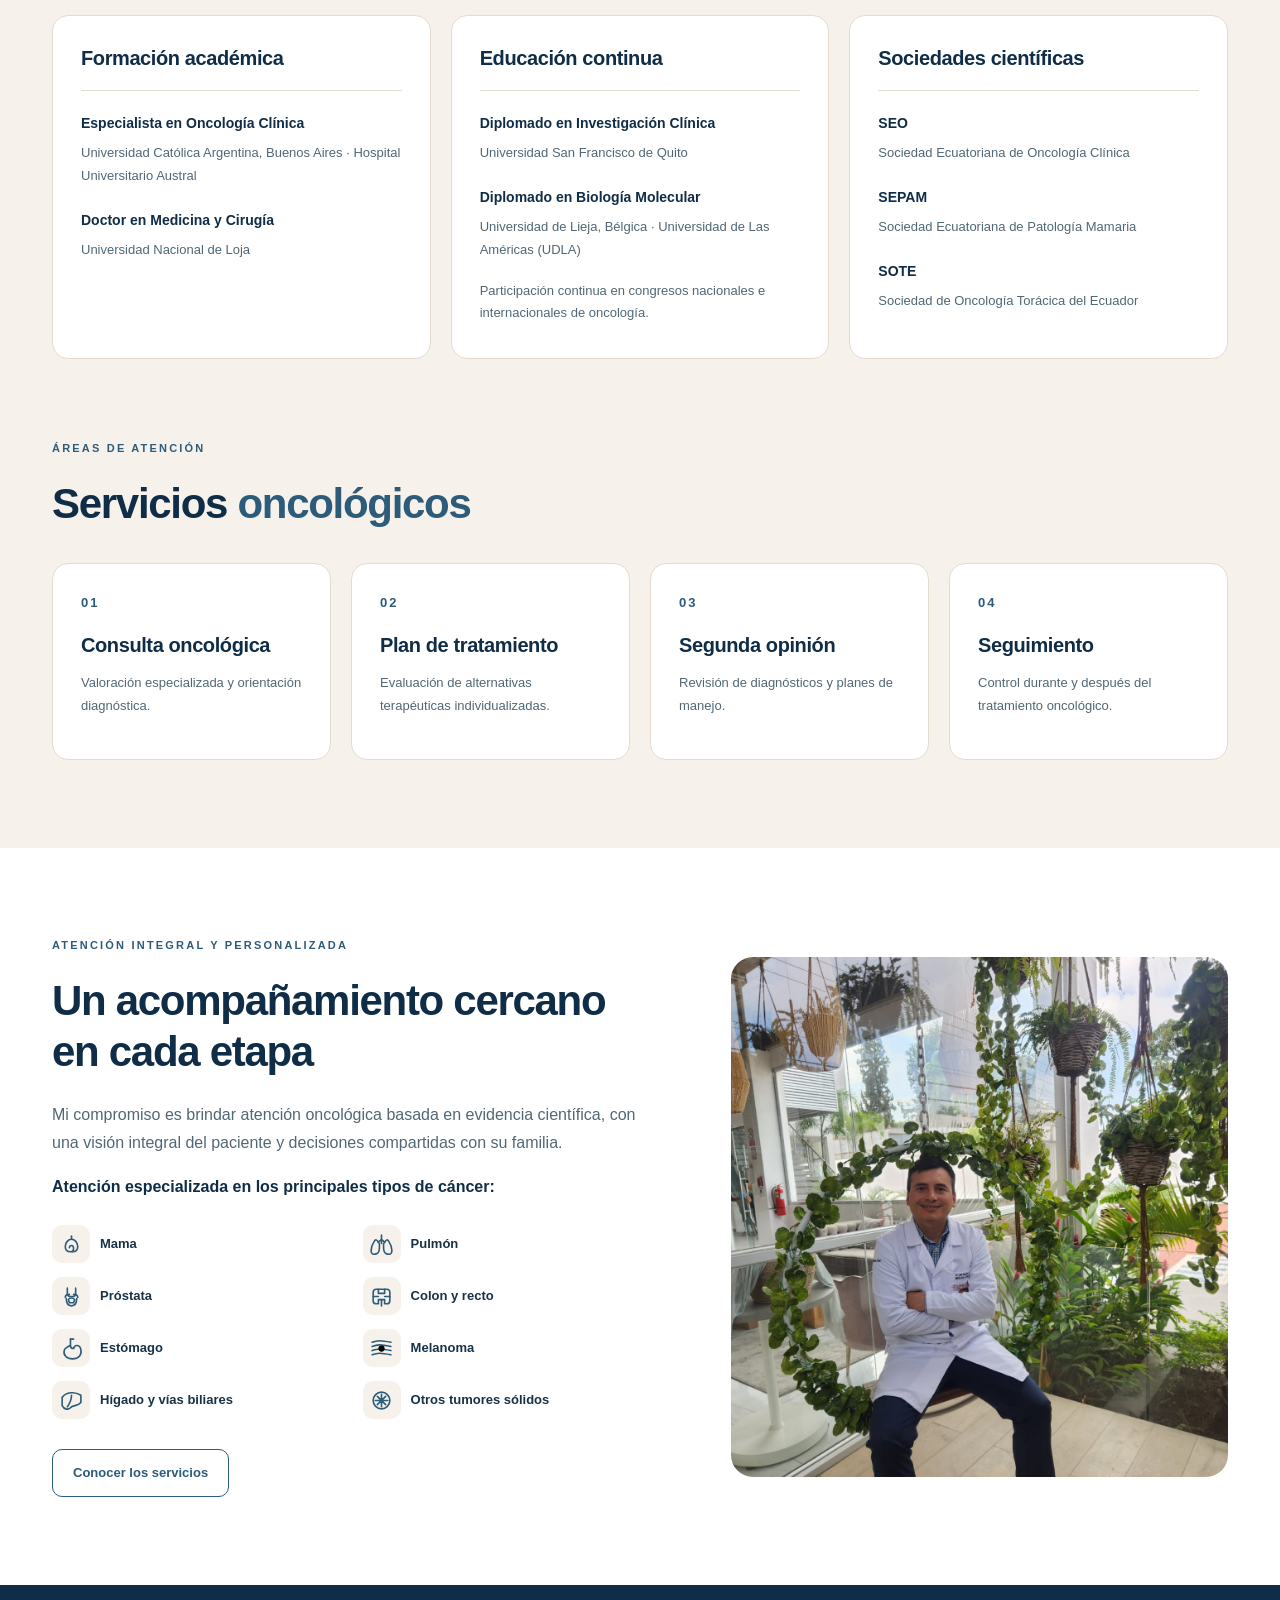
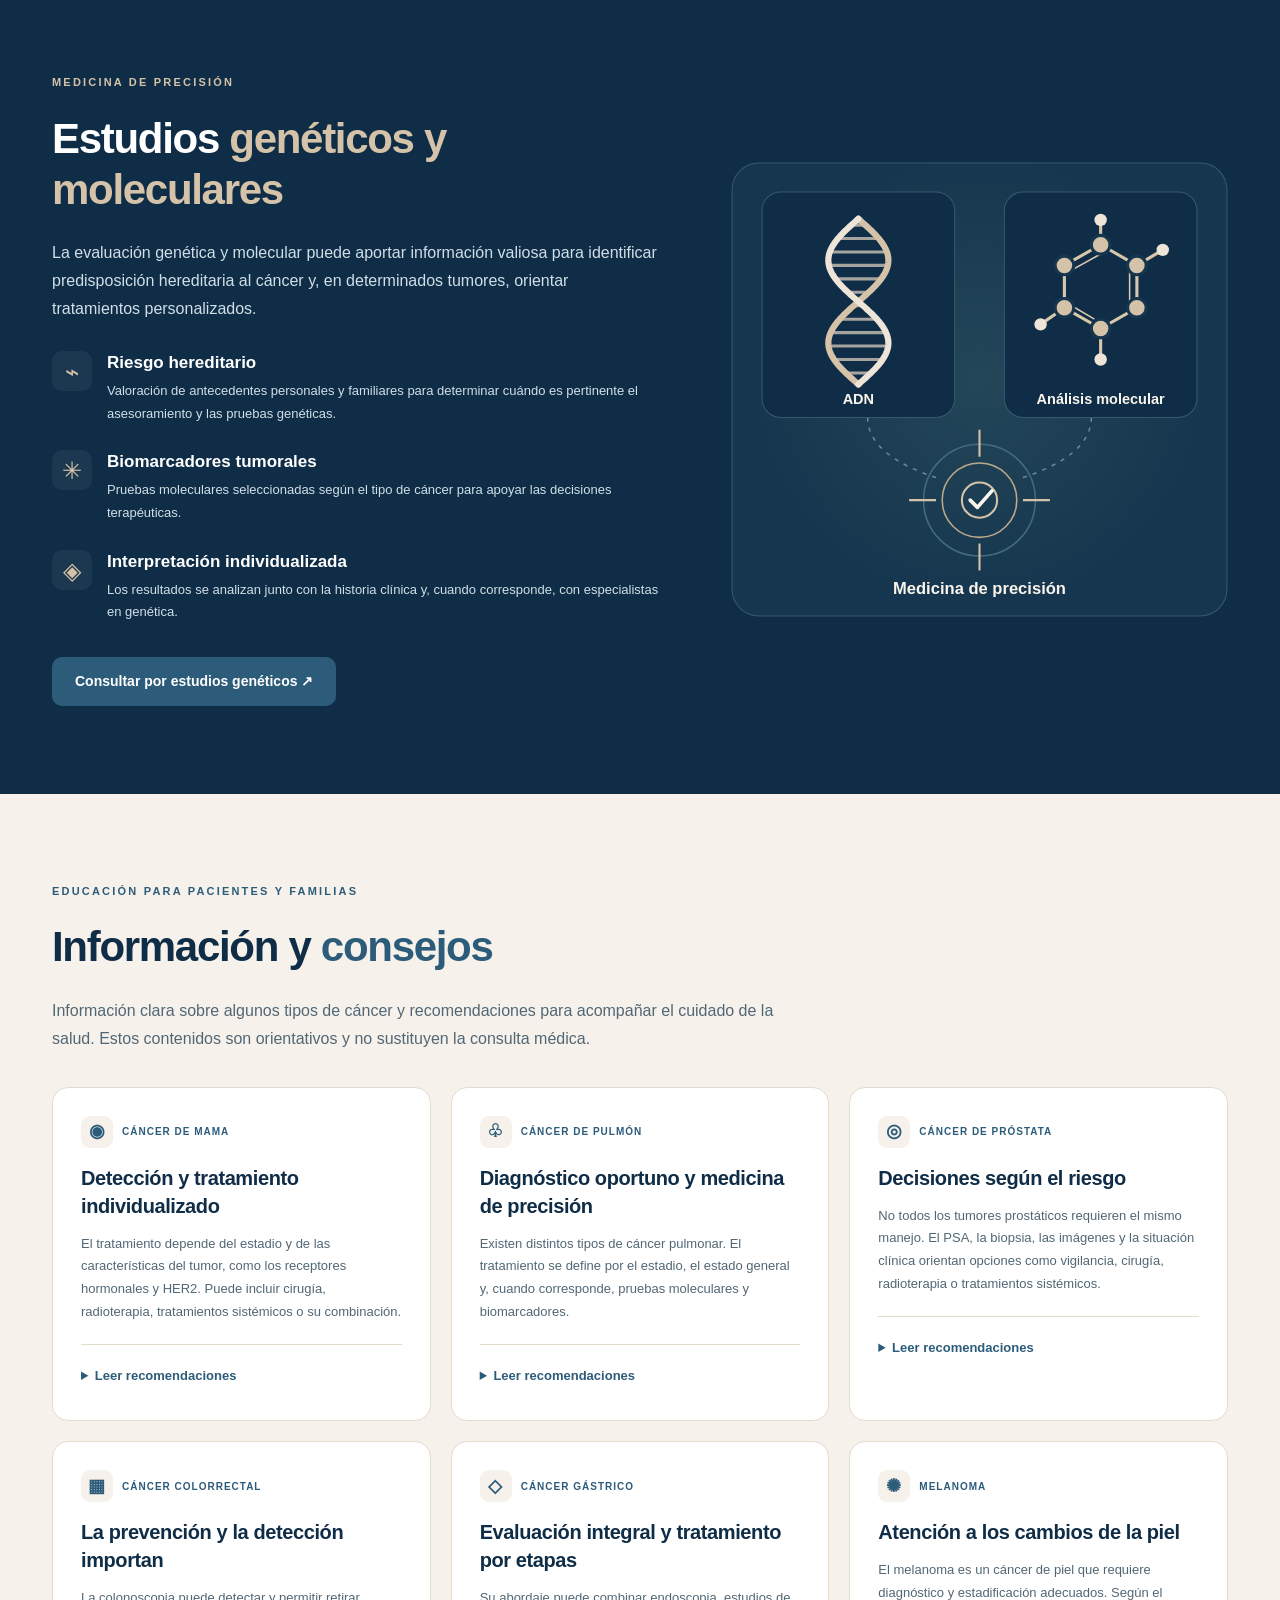
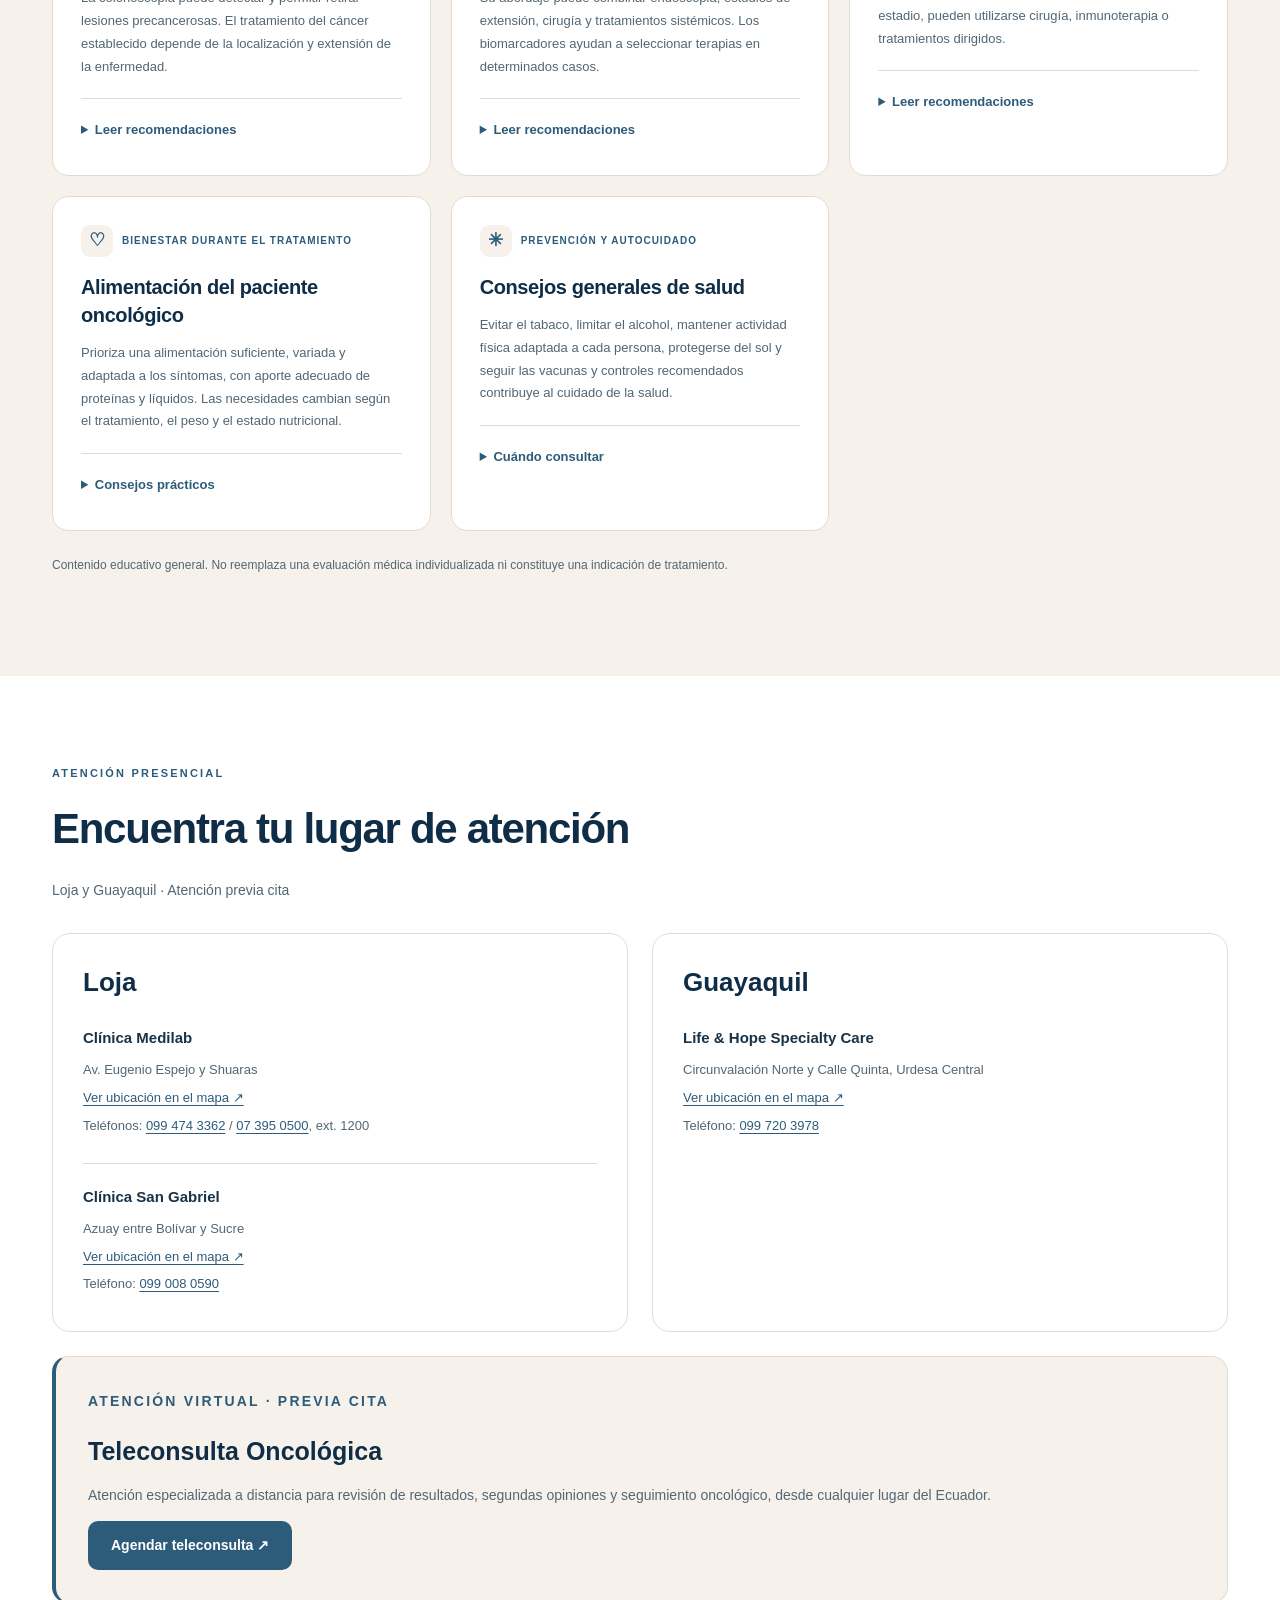
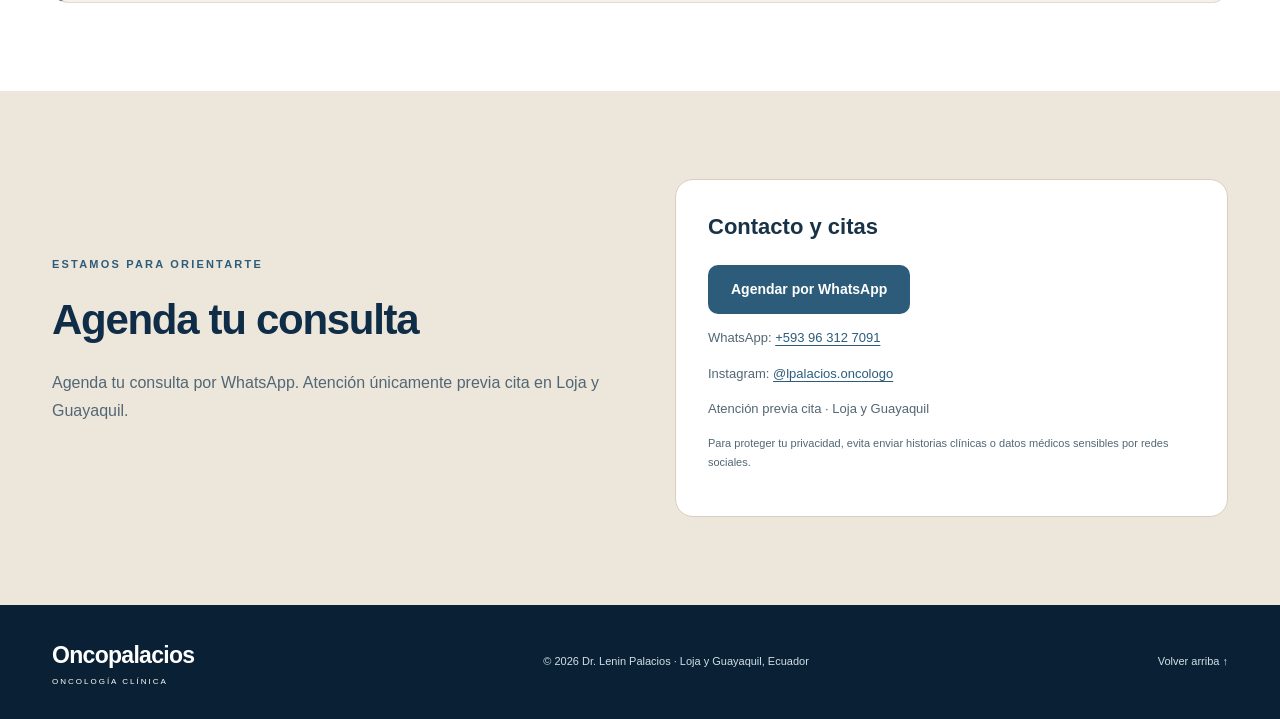
==== commit 045b0e2d: "Aplicar paleta azul y arena con acentos verde médico" ====
--- a/index.html
+++ b/index.html
@@ -3,12 +3,12 @@
 <html lang="es"><head><meta charset="utf-8"/><meta content="width=device-width, initial-scale=1" name="viewport"/>
 <title>Dr. Lenin Palacios | Oncopalacios · Oncología Clínica</title>
 <meta content="Dr. Lenin Palacios, oncólogo clínico. Atención presencial en Loja y Guayaquil y teleconsulta oncológica en Ecuador." name="description"/>
-<meta content="#102d47" name="theme-color"/><link href="styles-marino-turquesa-v2.css?v=borgona-1" rel="stylesheet"/></head><body><a class="skip-link" href="#contenido">Saltar al contenido</a>
+<meta content="#102d47" name="theme-color"/><link href="styles-marino-turquesa-v2.css?v=azul-arena-1" rel="stylesheet"/></head><body><a class="skip-link" href="#contenido">Saltar al contenido</a>
 <header class="site-header"><div class="wrap header-inner">
 <a aria-label="Oncopalacios, ir al inicio" class="brand" href="#inicio"><svg aria-hidden="true" class="leaf-logo" viewbox="0 0 55 62" xmlns="http://www.w3.org/2000/svg">
 <path d="M27 55C16 40 9 29 12 11c12 6 18 17 15 44Z" fill="#102d47"></path>
-<path d="M31 54C31 30 38 12 52 4c2 21-6 39-21 50Z" fill="#c98298"></path>
-<path d="M27 55C16 49 7 39 4 26c13 0 23 11 23 29Z" fill="#985066"></path>
+<path d="M31 54C31 30 38 12 52 4c2 21-6 39-21 50Z" fill="#80a99a"></path>
+<path d="M27 55C16 49 7 39 4 26c13 0 23 11 23 29Z" fill="#2d5c7b"></path>
 <path d="M28 57C30 37 37 24 44 17" fill="none" stroke="#fff" stroke-width="2.3"></path>
 </svg><span class="brand-text">Oncopalacios<small>ONCOLOGÍA CLÍNICA</small></span></a>
 <button aria-controls="primary-nav" aria-expanded="false" aria-label="Abrir menú" class="menu-toggle" type="button">☰</button>
@@ -28,7 +28,7 @@
 <a class="highlight" href="#servicios"><span class="highlight-icon">♧</span><span><strong>Oncología clínica</strong><small>Diagnóstico, tratamiento y seguimiento integral del paciente con cáncer.</small></span></a>
 <a class="highlight" href="#ubicaciones"><span class="highlight-icon">✚</span><span><strong>Atención presencial</strong><small>Consulta en un espacio cómodo, seguro y humano.</small></span></a>
 <a class="highlight" href="#teleconsulta"><span class="highlight-icon">▱</span><span><strong>Teleconsulta</strong><small>Atención oncológica a distancia, con la misma calidad y calidez.</small></span></a>
-</div></section><section class="section" id="perfil"><div class="wrap narrow"><p class="eyebrow">CONOCE A TU ESPECIALISTA</p><h2>Experiencia, <span class="accent-green">ciencia y acompañamiento</span></h2><p>Soy el Dr. Lenin Palacios, médico especialista en Oncología Clínica. Mi práctica se enfoca en brindar una evaluación individualizada y opciones de tratamiento basadas en la evidencia científica, acompañando al paciente y su familia durante cada etapa de la atención.</p><div class="credential">Especialista en Oncología Clínica · Universidad Católica Argentina, Buenos Aires</div></div></section><section class="section soft" id="trayectoria"><div class="wrap"><p class="eyebrow">PREPARACIÓN Y ACTUALIZACIÓN CIENTÍFICA</p><h2>Formación <span class="accent-green">académica y trayectoria profesional</span></h2><div class="trajectory-grid"><article class="trajectory-card"><h3>Formación académica</h3><div class="trajectory-item"><strong>Especialista en Oncología Clínica</strong><p>Universidad Católica Argentina, Buenos Aires · Hospital Universitario Austral</p></div><div class="trajectory-item"><strong>Doctor en Medicina y Cirugía</strong><p>Universidad Nacional de Loja</p></div></article><article class="trajectory-card"><h3>Educación continua</h3><div class="trajectory-item"><strong>Diplomado en Investigación Clínica</strong><p>Universidad San Francisco de Quito</p></div><div class="trajectory-item"><strong>Diplomado en Biología Molecular</strong><p>Universidad de Lieja, Bélgica · Universidad de Las Américas (UDLA)</p></div><div class="trajectory-item"><p>Participación continua en congresos nacionales e internacionales de oncología.</p></div></article><article class="trajectory-card"><h3>Sociedades científicas</h3><div class="trajectory-item"><strong>SEO</strong><p>Sociedad Ecuatoriana de Oncología Clínica</p></div><div class="trajectory-item"><strong>SEPAM</strong><p>Sociedad Ecuatoriana de Patología Mamaria</p></div><div class="trajectory-item"><strong>SOTE</strong><p>Sociedad de Oncología Torácica del Ecuador</p></div></article></div></div></section><section class="section soft" id="servicios"><div class="wrap"><p class="eyebrow">ÁREAS DE ATENCIÓN</p><h2>Servicios <span class="accent-green">oncológicos</span></h2><div class="cards"><article class="service"><div class="service-icon">01</div><h3>Consulta oncológica</h3><p>Valoración especializada y orientación diagnóstica.</p></article><article class="service"><div class="service-icon">02</div><h3>Plan de tratamiento</h3><p>Evaluación de alternativas terapéuticas individualizadas.</p></article><article class="service"><div class="service-icon">03</div><h3>Segunda opinión</h3><p>Revisión de diagnósticos y planes de manejo.</p></article><article class="service"><div class="service-icon">04</div><h3>Seguimiento</h3><p>Control durante y después del tratamiento oncológico.</p></article></div></div></section><section class="section specialty-band" id="especialidades"><div class="wrap specialty-layout"><div class="specialty-copy"><p class="eyebrow">ATENCIÓN INTEGRAL Y PERSONALIZADA</p><h2>Un acompañamiento cercano en cada etapa</h2><p>Mi compromiso es brindar atención oncológica basada en evidencia científica, con una visión integral del paciente y decisiones compartidas con su familia.</p><p class="specialty-intro">Atención especializada en los principales tipos de cáncer:</p><div class="cancer-list"><a href="#informacion"><span><img alt="" aria-hidden="true" src="assets/icono-mama.svg?v=borgona-1"/></span>Mama</a><a href="#informacion"><span><img alt="" aria-hidden="true" src="assets/icono-pulmon.svg?v=borgona-1"/></span>Pulmón</a><a href="#informacion"><span><img alt="" aria-hidden="true" src="assets/icono-prostata.svg?v=borgona-1"/></span>Próstata</a><a href="#informacion"><span><img alt="" aria-hidden="true" src="assets/icono-colon.svg?v=borgona-1"/></span>Colon y recto</a><a href="#informacion"><span><img alt="" aria-hidden="true" src="assets/icono-estomago.svg?v=borgona-1"/></span>Estómago</a><a href="#informacion"><span><img alt="" aria-hidden="true" src="assets/icono-melanoma.svg?v=borgona-1"/></span>Melanoma</a><a href="#informacion"><span><img alt="" aria-hidden="true" src="assets/icono-higado.svg?v=borgona-1"/></span>Hígado y vías biliares</a><a href="#informacion"><span><img alt="" aria-hidden="true" src="assets/icono-otros.svg?v=borgona-1"/></span>Otros tumores sólidos</a></div><a class="btn-outline" href="#servicios">Conocer los servicios</a></div><div class="specialty-photo"><img alt="Dr. Lenin Palacios en un entorno clínico con vegetación" loading="lazy" src="assets/foto-acompanamiento.jpg"/></div></div></section><section class="section genetics" id="genetica"><div class="wrap genetics-layout"><div><p class="eyebrow">MEDICINA DE PRECISIÓN</p><h2>Estudios <span class="accent-green">genéticos y moleculares</span></h2><p>La evaluación genética y molecular puede aportar información valiosa para identificar predisposición hereditaria al cáncer y, en determinados tumores, orientar tratamientos personalizados.</p><div class="genetics-points"><article><span class="genetics-symbol">⌁</span><div><h3>Riesgo hereditario</h3><p>Valoración de antecedentes personales y familiares para determinar cuándo es pertinente el asesoramiento y las pruebas genéticas.</p></div></article><article><span class="genetics-symbol">✳</span><div><h3>Biomarcadores tumorales</h3><p>Pruebas moleculares seleccionadas según el tipo de cáncer para apoyar las decisiones terapéuticas.</p></div></article><article><span class="genetics-symbol">◈</span><div><h3>Interpretación individualizada</h3><p>Los resultados se analizan junto con la historia clínica y, cuando corresponde, con especialistas en genética.</p></div></article></div><a class="btn" href="https://wa.me/593963127091?text=Hola%2C%20deseo%20informaci%C3%B3n%20sobre%20valoraci%C3%B3n%20gen%C3%A9tica%20oncol%C3%B3gica." rel="noopener noreferrer" target="_blank">Consultar por estudios genéticos ↗</a></div><div class="precision-art"><img src="assets/genetica-precision.svg?v=borgona-1" alt="Doble hélice de ADN y estructura molecular conectadas a una diana de medicina de precisión" loading="lazy" width="480" height="440"/></div></div></section><section class="section resources" id="informacion"><div class="wrap"><p class="eyebrow">EDUCACIÓN PARA PACIENTES Y FAMILIAS</p><h2>Información y <span class="accent-green">consejos</span></h2><p class="section-intro">Información clara sobre algunos tipos de cáncer y recomendaciones para acompañar el cuidado de la salud. Estos contenidos son orientativos y no sustituyen la consulta médica.</p>
+</div></section><section class="section" id="perfil"><div class="wrap narrow"><p class="eyebrow">CONOCE A TU ESPECIALISTA</p><h2>Experiencia, <span class="accent-green">ciencia y acompañamiento</span></h2><p>Soy el Dr. Lenin Palacios, médico especialista en Oncología Clínica. Mi práctica se enfoca en brindar una evaluación individualizada y opciones de tratamiento basadas en la evidencia científica, acompañando al paciente y su familia durante cada etapa de la atención.</p><div class="credential">Especialista en Oncología Clínica · Universidad Católica Argentina, Buenos Aires</div></div></section><section class="section soft" id="trayectoria"><div class="wrap"><p class="eyebrow">PREPARACIÓN Y ACTUALIZACIÓN CIENTÍFICA</p><h2>Formación <span class="accent-green">académica y trayectoria profesional</span></h2><div class="trajectory-grid"><article class="trajectory-card"><h3>Formación académica</h3><div class="trajectory-item"><strong>Especialista en Oncología Clínica</strong><p>Universidad Católica Argentina, Buenos Aires · Hospital Universitario Austral</p></div><div class="trajectory-item"><strong>Doctor en Medicina y Cirugía</strong><p>Universidad Nacional de Loja</p></div></article><article class="trajectory-card"><h3>Educación continua</h3><div class="trajectory-item"><strong>Diplomado en Investigación Clínica</strong><p>Universidad San Francisco de Quito</p></div><div class="trajectory-item"><strong>Diplomado en Biología Molecular</strong><p>Universidad de Lieja, Bélgica · Universidad de Las Américas (UDLA)</p></div><div class="trajectory-item"><p>Participación continua en congresos nacionales e internacionales de oncología.</p></div></article><article class="trajectory-card"><h3>Sociedades científicas</h3><div class="trajectory-item"><strong>SEO</strong><p>Sociedad Ecuatoriana de Oncología Clínica</p></div><div class="trajectory-item"><strong>SEPAM</strong><p>Sociedad Ecuatoriana de Patología Mamaria</p></div><div class="trajectory-item"><strong>SOTE</strong><p>Sociedad de Oncología Torácica del Ecuador</p></div></article></div></div></section><section class="section soft" id="servicios"><div class="wrap"><p class="eyebrow">ÁREAS DE ATENCIÓN</p><h2>Servicios <span class="accent-green">oncológicos</span></h2><div class="cards"><article class="service"><div class="service-icon">01</div><h3>Consulta oncológica</h3><p>Valoración especializada y orientación diagnóstica.</p></article><article class="service"><div class="service-icon">02</div><h3>Plan de tratamiento</h3><p>Evaluación de alternativas terapéuticas individualizadas.</p></article><article class="service"><div class="service-icon">03</div><h3>Segunda opinión</h3><p>Revisión de diagnósticos y planes de manejo.</p></article><article class="service"><div class="service-icon">04</div><h3>Seguimiento</h3><p>Control durante y después del tratamiento oncológico.</p></article></div></div></section><section class="section specialty-band" id="especialidades"><div class="wrap specialty-layout"><div class="specialty-copy"><p class="eyebrow">ATENCIÓN INTEGRAL Y PERSONALIZADA</p><h2>Un acompañamiento cercano en cada etapa</h2><p>Mi compromiso es brindar atención oncológica basada en evidencia científica, con una visión integral del paciente y decisiones compartidas con su familia.</p><p class="specialty-intro">Atención especializada en los principales tipos de cáncer:</p><div class="cancer-list"><a href="#informacion"><span><img alt="" aria-hidden="true" src="assets/icono-mama.svg?v=azul-arena-1"/></span>Mama</a><a href="#informacion"><span><img alt="" aria-hidden="true" src="assets/icono-pulmon.svg?v=azul-arena-1"/></span>Pulmón</a><a href="#informacion"><span><img alt="" aria-hidden="true" src="assets/icono-prostata.svg?v=azul-arena-1"/></span>Próstata</a><a href="#informacion"><span><img alt="" aria-hidden="true" src="assets/icono-colon.svg?v=azul-arena-1"/></span>Colon y recto</a><a href="#informacion"><span><img alt="" aria-hidden="true" src="assets/icono-estomago.svg?v=azul-arena-1"/></span>Estómago</a><a href="#informacion"><span><img alt="" aria-hidden="true" src="assets/icono-melanoma.svg?v=azul-arena-1"/></span>Melanoma</a><a href="#informacion"><span><img alt="" aria-hidden="true" src="assets/icono-higado.svg?v=azul-arena-1"/></span>Hígado y vías biliares</a><a href="#informacion"><span><img alt="" aria-hidden="true" src="assets/icono-otros.svg?v=azul-arena-1"/></span>Otros tumores sólidos</a></div><a class="btn-outline" href="#servicios">Conocer los servicios</a></div><div class="specialty-photo"><img alt="Dr. Lenin Palacios en un entorno clínico con vegetación" loading="lazy" src="assets/foto-acompanamiento.jpg"/></div></div></section><section class="section genetics" id="genetica"><div class="wrap genetics-layout"><div><p class="eyebrow">MEDICINA DE PRECISIÓN</p><h2>Estudios <span class="accent-green">genéticos y moleculares</span></h2><p>La evaluación genética y molecular puede aportar información valiosa para identificar predisposición hereditaria al cáncer y, en determinados tumores, orientar tratamientos personalizados.</p><div class="genetics-points"><article><span class="genetics-symbol">⌁</span><div><h3>Riesgo hereditario</h3><p>Valoración de antecedentes personales y familiares para determinar cuándo es pertinente el asesoramiento y las pruebas genéticas.</p></div></article><article><span class="genetics-symbol">✳</span><div><h3>Biomarcadores tumorales</h3><p>Pruebas moleculares seleccionadas según el tipo de cáncer para apoyar las decisiones terapéuticas.</p></div></article><article><span class="genetics-symbol">◈</span><div><h3>Interpretación individualizada</h3><p>Los resultados se analizan junto con la historia clínica y, cuando corresponde, con especialistas en genética.</p></div></article></div><a class="btn" href="https://wa.me/593963127091?text=Hola%2C%20deseo%20informaci%C3%B3n%20sobre%20valoraci%C3%B3n%20gen%C3%A9tica%20oncol%C3%B3gica." rel="noopener noreferrer" target="_blank">Consultar por estudios genéticos ↗</a></div><div class="precision-art"><img src="assets/genetica-precision.svg?v=azul-arena-1" alt="Doble hélice de ADN y estructura molecular conectadas a una diana de medicina de precisión" loading="lazy" width="480" height="440"/></div></div></section><section class="section resources" id="informacion"><div class="wrap"><p class="eyebrow">EDUCACIÓN PARA PACIENTES Y FAMILIAS</p><h2>Información y <span class="accent-green">consejos</span></h2><p class="section-intro">Información clara sobre algunos tipos de cáncer y recomendaciones para acompañar el cuidado de la salud. Estos contenidos son orientativos y no sustituyen la consulta médica.</p>
 <div class="resource-grid">
 <article class="resource-card"><span class="resource-label"><span aria-hidden="true" class="cancer-icon">◉</span>Cáncer de mama</span><h3>Detección y tratamiento individualizado</h3><p>El tratamiento depende del estadio y de las características del tumor, como los receptores hormonales y HER2. Puede incluir cirugía, radioterapia, tratamientos sistémicos o su combinación.</p><details><summary>Leer recomendaciones</summary><p>Consulta ante cambios persistentes en la mama o el pezón. La edad y frecuencia de los estudios de detección deben individualizarse según los antecedentes y el riesgo.</p></details></article>
 <article class="resource-card"><span class="resource-label"><span aria-hidden="true" class="cancer-icon">♧</span>Cáncer de pulmón</span><h3>Diagnóstico oportuno y medicina de precisión</h3><p>Existen distintos tipos de cáncer pulmonar. El tratamiento se define por el estadio, el estado general y, cuando corresponde, pruebas moleculares y biomarcadores.</p><details><summary>Leer recomendaciones</summary><p>Evitar el tabaco es una medida fundamental. Personas con alto riesgo pueden beneficiarse de programas de detección con tomografía de baja dosis, según criterios médicos.</p></details></article>
--- a/styles-marino-turquesa-v2.css
+++ b/styles-marino-turquesa-v2.css
@@ -1,10 +1,10 @@
-/* Oncomedic: azul marino y borgoña claro. Paleta centralizada para ajustes de marca. */
-:root{--navy:#102d47;--navy-deep:#0a2034;--turquoise:#985066;--turquoise-bright:#c98298;--ink:#183247;--muted:#526775;--soft:#fbf5f7;--line:#ecdfe4;--white:#fff;--sans:Inter,'Segoe UI',Arial,sans-serif;--wine:var(--navy);--wine-dark:var(--navy-deep)}
+/* Oncomedic: azul, arena y acentos verde médico. Paleta centralizada para ajustes de marca. */
+:root{--navy:#102d47;--navy-deep:#0a2034;--turquoise:#2d5c7b;--turquoise-bright:#80a99a;--ink:#183247;--muted:#526775;--soft:#f6f2eb;--line:#e4dbcf;--white:#fff;--sans:Inter,'Segoe UI',Arial,sans-serif;--wine:var(--navy);--wine-dark:var(--navy-deep)}
 *{box-sizing:border-box}html{scroll-behavior:smooth;scroll-padding-top:110px}body{margin:0;background:var(--white);color:var(--ink);font:16px/1.75 var(--sans);-webkit-font-smoothing:antialiased}a{color:inherit;text-decoration:none}img{display:block;max-width:100%}button{font:inherit}a,button,summary{-webkit-tap-highlight-color:transparent}a:focus-visible,button:focus-visible,summary:focus-visible{outline:3px solid var(--turquoise);outline-offset:5px}section[id],div[id]{scroll-margin-top:110px}.wrap{width:min(100%,1256px);padding:0 40px;margin:auto}.skip-link{position:fixed;top:12px;left:12px;z-index:100;background:var(--navy);color:white;padding:12px 20px;transform:translateY(-150%);border-radius:8px}.skip-link:focus{transform:none}
-.site-header{position:sticky;top:0;z-index:30;background:#ffffffed;border-bottom:1px solid var(--line);backdrop-filter:blur(16px)}.header-inner{height:88px;display:flex;align-items:center;justify-content:space-between;gap:24px}.brand{display:flex;align-items:center;gap:10px;color:var(--navy);font-size:27px;font-weight:750;letter-spacing:-1px;flex-shrink:0}.brand-text{display:flex;flex-direction:column;line-height:1.1;gap:7px}.brand-text small{font-size:9px;letter-spacing:2.6px;font-weight:600;color:var(--muted)}.leaf-logo{width:34px;height:44px}.leaf-logo path:first-child{fill:var(--navy)}.leaf-logo path:nth-child(2),.leaf-logo path:nth-child(3){fill:var(--turquoise)}.site-header nav{display:flex;align-items:center;gap:17px;font-size:12px;font-weight:600}.site-header nav a{padding:8px 0;white-space:nowrap}.site-header nav a:hover,.site-header nav a.active{color:var(--turquoise)}.site-header nav a.active{box-shadow:0 2px var(--turquoise)}.site-header nav .nav-system{font-size:11px;border:1px solid var(--line);border-radius:8px;padding:8px 10px;color:var(--muted)}.header-cta,.btn{display:inline-flex;align-items:center;justify-content:center;gap:16px;min-height:48px;border:1px solid transparent;border-radius:10px;padding:13px 22px;background:var(--turquoise);color:white;font-size:14px;font-weight:650;line-height:1.5;transition:background .2s,transform .2s}.header-cta{white-space:nowrap;font-size:12px;padding:10px 16px}.header-cta:hover,.btn:hover{background:#7c3c51;transform:translateY(-2px)}.menu-toggle{display:none}.btn-ghost{background:white;color:var(--navy);border-color:#dfc9d1}.btn-ghost:hover{background:var(--soft)}
-.hero{position:relative;overflow:hidden;background:linear-gradient(120deg,#fcf5f7 0%,#fff 65%)}.hero-inner{display:grid;grid-template-columns:1.05fr 1fr;gap:60px;align-items:center;min-height:690px;padding-top:58px;padding-bottom:58px}.hero-copy{position:relative;z-index:2}.hero-kicker,.eyebrow{margin:0 0 20px;color:var(--turquoise);font-size:11px;letter-spacing:2.2px;font-weight:750}.hero-kicker span{margin:0 6px}.hero h1{font-size:clamp(36px,4.15vw,59px);line-height:1.12;letter-spacing:-2.4px;margin:0 0 28px;color:var(--navy);font-weight:750}.hero-name{display:block}.hero h1 em{display:block;color:var(--turquoise);font-style:normal;font-size:.73em;letter-spacing:-1.2px;margin-top:12px}.hero-message{font-size:clamp(23px,2.5vw,32px);line-height:1.3;font-weight:500;letter-spacing:-.8px;margin:0 0 20px}.hero-message span{display:block}.hero-rule{display:none}.hero-description{color:var(--muted);font-size:15px;max-width:490px;margin:0}.hero-actions{display:flex;flex-wrap:wrap;gap:12px;margin-top:28px}.hero-notes{display:flex;flex-wrap:wrap;gap:18px;margin-top:25px;font-size:12px;color:var(--muted)}.hero-visual{position:relative;height:550px;min-width:0}.doctor-portrait{position:absolute;inset:0;overflow:hidden;background:#f0e1e6;border-radius:28px 28px 100px 28px;border:8px solid white;box-shadow:0 24px 70px #102d4714}.doctor-portrait img{height:100%;width:100%;object-fit:cover;object-position:center 18%}.portrait-caption{position:absolute;z-index:3;left:-24px;bottom:40px;border:1px solid var(--line);border-radius:12px;background:white;box-shadow:0 12px 40px #102d4714;padding:17px 21px;font-size:12px;font-weight:650;display:flex;align-items:center;gap:10px}.status-dot{height:9px;width:9px;border-radius:50%;background:var(--turquoise)}
-.highlights{border-top:1px solid var(--line);border-bottom:1px solid var(--line);background:white;padding:32px 0}.highlights-grid{display:grid;grid-template-columns:repeat(3,1fr);gap:30px}.highlight{display:flex;align-items:flex-start;gap:16px;padding:8px 0}.highlight-icon{height:48px;width:48px;flex:0 0 48px;border-radius:13px;background:#f7e9ee;color:var(--turquoise);display:grid;place-items:center;font-size:25px}.highlight strong{display:block;font-size:16px;margin-bottom:6px;color:var(--navy)}.highlight small{display:block;font-size:12px;color:var(--muted);line-height:1.7}.highlight:hover strong{color:var(--turquoise)}
-.section{padding:88px 0}.section h2{font-size:clamp(29px,3.3vw,42px);line-height:1.22;letter-spacing:-1.3px;font-weight:700;color:var(--navy);margin:0 0 24px}.section h3{line-height:1.4}.section p{color:var(--muted)}.section .eyebrow{color:var(--turquoise)}.accent-green{color:var(--turquoise)}.narrow{max-width:950px}.credential{margin-top:28px;padding:20px 24px;border-left:3px solid var(--turquoise);border-radius:0 12px 12px 0;background:var(--soft);font-size:14px;font-weight:600}.soft,.resources{background:var(--soft)}#trayectoria{padding-bottom:35px}#servicios{padding-top:45px}.cards,.trajectory-grid,.resource-grid{display:grid;gap:20px;margin-top:34px}.cards{grid-template-columns:repeat(4,minmax(0,1fr))}.trajectory-grid,.resource-grid{grid-template-columns:repeat(3,minmax(0,1fr))}.service,.trajectory-card,.resource-card{background:white;border:1px solid var(--line);border-radius:16px;padding:28px}.service{transition:transform .2s,border-color .2s}.service:hover{transform:translateY(-4px);border-color:var(--turquoise)}.service-icon{color:var(--turquoise);font-size:13px;font-weight:750;letter-spacing:2px}.service h3,.trajectory-card h3,.resource-card h3{font-size:20px;letter-spacing:-.4px;color:var(--navy);margin:16px 0 12px}.service p,.trajectory-item p,.resource-card p{font-size:13px}.trajectory-card h3{margin-top:0;border-bottom:1px solid var(--line);padding-bottom:18px}.trajectory-item{margin:18px 0}.trajectory-item:last-child{margin-bottom:0}.trajectory-item strong{font-size:14px;color:var(--navy)}.trajectory-item p{margin:5px 0}.specialty-band{background:white}.specialty-layout,.genetics-layout{display:grid;grid-template-columns:1.1fr .9fr;gap:72px;align-items:center}.specialty-intro{font-weight:650;color:var(--navy)!important}.cancer-list{display:grid;grid-template-columns:1fr 1fr;gap:14px;margin:24px 0 30px}.cancer-list a{display:flex;align-items:center;gap:10px;font-size:13px;font-weight:600}.cancer-list a:hover{color:var(--turquoise)}.cancer-list a span{height:38px;width:38px;flex-shrink:0;border-radius:10px;background:var(--soft);display:grid;place-items:center}.cancer-list img{height:25px;width:25px}.specialty-photo{height:520px;border-radius:22px;overflow:hidden}.specialty-photo img{width:100%;height:100%;object-fit:cover;object-position:center 40%}.btn-outline{display:inline-flex;min-height:48px;align-items:center;border:1px solid var(--turquoise);color:var(--turquoise);padding:10px 20px;border-radius:10px;font-size:13px;font-weight:650}.btn-outline:hover{background:var(--soft)}.genetics{background:var(--navy);color:white}.genetics h2{color:white}.genetics p{color:#d0dfe7}.genetics .eyebrow,.genetics .accent-green{color:#efb5c8}.genetics-points{margin:28px 0}.genetics-points article{display:flex;gap:15px;margin:20px 0}.genetics-points h3{font-size:17px;margin:0;color:white}.genetics-points p{font-size:13px;margin:5px 0}.genetics-symbol{display:grid;place-items:center;width:40px;height:40px;flex-shrink:0;background:#ffffff0d;color:#efb5c8;border-radius:10px;font-size:24px}.genetics-art{min-height:430px;border:1px solid #ffffff20;background:#ffffff06;border-radius:24px;display:flex;flex-direction:column;align-items:center;justify-content:center;color:#d0dfe7;font-size:12px;gap:20px}.genetics-art svg{height:290px;max-width:85%}.genetics-art svg>path{stroke:#efb5c8}.genetics-art svg g{stroke:#96b8cd}.section-intro{max-width:760px}.resource-label{display:flex;align-items:center;gap:9px;text-transform:uppercase;letter-spacing:1px;font-size:10px;font-weight:750;color:var(--turquoise)}.cancer-icon{display:grid;place-items:center;width:32px;height:32px;background:var(--soft);border-radius:9px;font-size:18px}.resource-card details{border-top:1px solid var(--line);padding-top:15px;margin-top:20px}.resource-card summary{color:var(--turquoise);font-size:13px;font-weight:650;cursor:pointer;padding:5px 0}.resources-note{font-size:12px;margin-top:24px}.location-appointment{font-size:14px;margin-bottom:30px}.locations{display:grid;grid-template-columns:1fr 1fr;gap:24px}.locations>div{border:1px solid var(--line);border-radius:18px;padding:30px}.locations h3{margin:0 0 25px;font-size:26px;color:var(--navy)}.clinic{padding:0 0 20px;margin:0 0 20px;border-bottom:1px solid var(--line)}.clinic:last-child{padding-bottom:0;margin-bottom:0;border:0}.clinic h4{font-size:15px;margin:0 0 8px}.clinic p{font-size:13px;margin:5px 0}.clinic a{color:var(--turquoise);text-decoration:underline;text-underline-offset:3px}.teleconsulta-ubicaciones{margin-top:24px;background:var(--soft);border:1px solid var(--line);border-left:4px solid var(--turquoise);border-radius:16px;padding:32px}.teleconsulta-ubicaciones h3{font-size:25px;margin:0 0 12px;color:var(--navy)}.teleconsulta-ubicaciones p{font-size:14px}.contact{background:#f8edf1}.contact-grid{display:grid;grid-template-columns:1fr 1fr;align-items:center;gap:70px}.contact-panel{border:1px solid #e8d2db;background:white;padding:32px;border-radius:18px}.contact-panel h3{font-size:22px;margin:0 0 22px}.contact-panel p{font-size:13px}.contact-panel a:not(.btn){color:var(--turquoise);text-decoration:underline;text-underline-offset:3px}.contact .fine{font-size:11px}footer{background:var(--navy-deep);color:#d0dfe7;padding:30px 0;font-size:11px}.footer-row{display:flex;justify-content:space-between;align-items:center;gap:24px}.footer-brand{font-size:23px;color:white;font-weight:700;letter-spacing:-.7px}.footer-brand small{display:block;font-size:8px;letter-spacing:2px;text-transform:uppercase;font-weight:500}
+.site-header{position:sticky;top:0;z-index:30;background:#ffffffed;border-bottom:1px solid var(--line);backdrop-filter:blur(16px)}.header-inner{height:88px;display:flex;align-items:center;justify-content:space-between;gap:24px}.brand{display:flex;align-items:center;gap:10px;color:var(--navy);font-size:27px;font-weight:750;letter-spacing:-1px;flex-shrink:0}.brand-text{display:flex;flex-direction:column;line-height:1.1;gap:7px}.brand-text small{font-size:9px;letter-spacing:2.6px;font-weight:600;color:var(--muted)}.leaf-logo{width:34px;height:44px}.leaf-logo path:first-child{fill:var(--navy)}.leaf-logo path:nth-child(2),.leaf-logo path:nth-child(3){fill:var(--turquoise)}.site-header nav{display:flex;align-items:center;gap:17px;font-size:12px;font-weight:600}.site-header nav a{padding:8px 0;white-space:nowrap}.site-header nav a:hover,.site-header nav a.active{color:var(--turquoise)}.site-header nav a.active{box-shadow:0 2px var(--turquoise)}.site-header nav .nav-system{font-size:11px;border:1px solid var(--line);border-radius:8px;padding:8px 10px;color:var(--muted)}.header-cta,.btn{display:inline-flex;align-items:center;justify-content:center;gap:16px;min-height:48px;border:1px solid transparent;border-radius:10px;padding:13px 22px;background:var(--turquoise);color:white;font-size:14px;font-weight:650;line-height:1.5;transition:background .2s,transform .2s}.header-cta{white-space:nowrap;font-size:12px;padding:10px 16px}.header-cta:hover,.btn:hover{background:#21445d;transform:translateY(-2px)}.menu-toggle{display:none}.btn-ghost{background:white;color:var(--navy);border-color:#d7cbbb}.btn-ghost:hover{background:var(--soft)}
+.hero{position:relative;overflow:hidden;background:linear-gradient(120deg,#f7f3ed 0%,#fff 65%)}.hero-inner{display:grid;grid-template-columns:1.05fr 1fr;gap:60px;align-items:center;min-height:690px;padding-top:58px;padding-bottom:58px}.hero-copy{position:relative;z-index:2}.hero-kicker,.eyebrow{margin:0 0 20px;color:var(--turquoise);font-size:11px;letter-spacing:2.2px;font-weight:750}.hero-kicker span{margin:0 6px}.hero h1{font-size:clamp(36px,4.15vw,59px);line-height:1.12;letter-spacing:-2.4px;margin:0 0 28px;color:var(--navy);font-weight:750}.hero-name{display:block}.hero h1 em{display:block;color:var(--turquoise);font-style:normal;font-size:.73em;letter-spacing:-1.2px;margin-top:12px}.hero-message{font-size:clamp(23px,2.5vw,32px);line-height:1.3;font-weight:500;letter-spacing:-.8px;margin:0 0 20px}.hero-message span{display:block}.hero-rule{display:none}.hero-description{color:var(--muted);font-size:15px;max-width:490px;margin:0}.hero-actions{display:flex;flex-wrap:wrap;gap:12px;margin-top:28px}.hero-notes{display:flex;flex-wrap:wrap;gap:18px;margin-top:25px;font-size:12px;color:var(--muted)}.hero-visual{position:relative;height:550px;min-width:0}.doctor-portrait{position:absolute;inset:0;overflow:hidden;background:#e9e1d5;border-radius:28px 28px 100px 28px;border:8px solid white;box-shadow:0 24px 70px #102d4714}.doctor-portrait img{height:100%;width:100%;object-fit:cover;object-position:center 18%}.portrait-caption{position:absolute;z-index:3;left:-24px;bottom:40px;border:1px solid var(--line);border-radius:12px;background:white;box-shadow:0 12px 40px #102d4714;padding:17px 21px;font-size:12px;font-weight:650;display:flex;align-items:center;gap:10px}.status-dot{height:9px;width:9px;border-radius:50%;background:var(--turquoise)}
+.highlights{border-top:1px solid var(--line);border-bottom:1px solid var(--line);background:white;padding:32px 0}.highlights-grid{display:grid;grid-template-columns:repeat(3,1fr);gap:30px}.highlight{display:flex;align-items:flex-start;gap:16px;padding:8px 0}.highlight-icon{height:48px;width:48px;flex:0 0 48px;border-radius:13px;background:#eee6da;color:var(--turquoise);display:grid;place-items:center;font-size:25px}.highlight strong{display:block;font-size:16px;margin-bottom:6px;color:var(--navy)}.highlight small{display:block;font-size:12px;color:var(--muted);line-height:1.7}.highlight:hover strong{color:var(--turquoise)}
+.section{padding:88px 0}.section h2{font-size:clamp(29px,3.3vw,42px);line-height:1.22;letter-spacing:-1.3px;font-weight:700;color:var(--navy);margin:0 0 24px}.section h3{line-height:1.4}.section p{color:var(--muted)}.section .eyebrow{color:var(--turquoise)}.accent-green{color:var(--turquoise)}.narrow{max-width:950px}.credential{margin-top:28px;padding:20px 24px;border-left:3px solid var(--turquoise);border-radius:0 12px 12px 0;background:var(--soft);font-size:14px;font-weight:600}.soft,.resources{background:var(--soft)}#trayectoria{padding-bottom:35px}#servicios{padding-top:45px}.cards,.trajectory-grid,.resource-grid{display:grid;gap:20px;margin-top:34px}.cards{grid-template-columns:repeat(4,minmax(0,1fr))}.trajectory-grid,.resource-grid{grid-template-columns:repeat(3,minmax(0,1fr))}.service,.trajectory-card,.resource-card{background:white;border:1px solid var(--line);border-radius:16px;padding:28px}.service{transition:transform .2s,border-color .2s}.service:hover{transform:translateY(-4px);border-color:var(--turquoise)}.service-icon{color:var(--turquoise);font-size:13px;font-weight:750;letter-spacing:2px}.service h3,.trajectory-card h3,.resource-card h3{font-size:20px;letter-spacing:-.4px;color:var(--navy);margin:16px 0 12px}.service p,.trajectory-item p,.resource-card p{font-size:13px}.trajectory-card h3{margin-top:0;border-bottom:1px solid var(--line);padding-bottom:18px}.trajectory-item{margin:18px 0}.trajectory-item:last-child{margin-bottom:0}.trajectory-item strong{font-size:14px;color:var(--navy)}.trajectory-item p{margin:5px 0}.specialty-band{background:white}.specialty-layout,.genetics-layout{display:grid;grid-template-columns:1.1fr .9fr;gap:72px;align-items:center}.specialty-intro{font-weight:650;color:var(--navy)!important}.cancer-list{display:grid;grid-template-columns:1fr 1fr;gap:14px;margin:24px 0 30px}.cancer-list a{display:flex;align-items:center;gap:10px;font-size:13px;font-weight:600}.cancer-list a:hover{color:var(--turquoise)}.cancer-list a span{height:38px;width:38px;flex-shrink:0;border-radius:10px;background:var(--soft);display:grid;place-items:center}.cancer-list img{height:25px;width:25px}.specialty-photo{height:520px;border-radius:22px;overflow:hidden}.specialty-photo img{width:100%;height:100%;object-fit:cover;object-position:center 40%}.btn-outline{display:inline-flex;min-height:48px;align-items:center;border:1px solid var(--turquoise);color:var(--turquoise);padding:10px 20px;border-radius:10px;font-size:13px;font-weight:650}.btn-outline:hover{background:var(--soft)}.genetics{background:var(--navy);color:white}.genetics h2{color:white}.genetics p{color:#d0dfe7}.genetics .eyebrow,.genetics .accent-green{color:#d4c3a8}.genetics-points{margin:28px 0}.genetics-points article{display:flex;gap:15px;margin:20px 0}.genetics-points h3{font-size:17px;margin:0;color:white}.genetics-points p{font-size:13px;margin:5px 0}.genetics-symbol{display:grid;place-items:center;width:40px;height:40px;flex-shrink:0;background:#ffffff0d;color:#d4c3a8;border-radius:10px;font-size:24px}.genetics-art{min-height:430px;border:1px solid #ffffff20;background:#ffffff06;border-radius:24px;display:flex;flex-direction:column;align-items:center;justify-content:center;color:#d0dfe7;font-size:12px;gap:20px}.genetics-art svg{height:290px;max-width:85%}.genetics-art svg>path{stroke:#d4c3a8}.genetics-art svg g{stroke:#96b8cd}.section-intro{max-width:760px}.resource-label{display:flex;align-items:center;gap:9px;text-transform:uppercase;letter-spacing:1px;font-size:10px;font-weight:750;color:var(--turquoise)}.cancer-icon{display:grid;place-items:center;width:32px;height:32px;background:var(--soft);border-radius:9px;font-size:18px}.resource-card details{border-top:1px solid var(--line);padding-top:15px;margin-top:20px}.resource-card summary{color:var(--turquoise);font-size:13px;font-weight:650;cursor:pointer;padding:5px 0}.resources-note{font-size:12px;margin-top:24px}.location-appointment{font-size:14px;margin-bottom:30px}.locations{display:grid;grid-template-columns:1fr 1fr;gap:24px}.locations>div{border:1px solid var(--line);border-radius:18px;padding:30px}.locations h3{margin:0 0 25px;font-size:26px;color:var(--navy)}.clinic{padding:0 0 20px;margin:0 0 20px;border-bottom:1px solid var(--line)}.clinic:last-child{padding-bottom:0;margin-bottom:0;border:0}.clinic h4{font-size:15px;margin:0 0 8px}.clinic p{font-size:13px;margin:5px 0}.clinic a{color:var(--turquoise);text-decoration:underline;text-underline-offset:3px}.teleconsulta-ubicaciones{margin-top:24px;background:var(--soft);border:1px solid var(--line);border-left:4px solid var(--turquoise);border-radius:16px;padding:32px}.teleconsulta-ubicaciones h3{font-size:25px;margin:0 0 12px;color:var(--navy)}.teleconsulta-ubicaciones p{font-size:14px}.contact{background:#ede6db}.contact-grid{display:grid;grid-template-columns:1fr 1fr;align-items:center;gap:70px}.contact-panel{border:1px solid #d9cdbd;background:white;padding:32px;border-radius:18px}.contact-panel h3{font-size:22px;margin:0 0 22px}.contact-panel p{font-size:13px}.contact-panel a:not(.btn){color:var(--turquoise);text-decoration:underline;text-underline-offset:3px}.contact .fine{font-size:11px}footer{background:var(--navy-deep);color:#d0dfe7;padding:30px 0;font-size:11px}.footer-row{display:flex;justify-content:space-between;align-items:center;gap:24px}.footer-brand{font-size:23px;color:white;font-weight:700;letter-spacing:-.7px}.footer-brand small{display:block;font-size:8px;letter-spacing:2px;text-transform:uppercase;font-weight:500}
 @media(max-width:1180px){.menu-toggle{display:block;order:3;min-width:44px;min-height:44px;border:1px solid var(--line);border-radius:9px;background:white;color:var(--navy);font-size:22px;cursor:pointer}.header-actions{margin-left:auto}.site-header nav{display:none;position:absolute;top:100%;left:0;right:0;max-height:calc(100dvh - 88px);overflow:auto;background:white;border-bottom:1px solid var(--line);padding:22px 40px;box-shadow:0 18px 25px #102d4710;flex-direction:column;align-items:stretch;gap:6px}.site-header nav.open{display:flex}.site-header nav a{padding:12px;font-size:14px}.site-header nav .nav-system{margin-top:10px;font-size:13px}.hero-inner{gap:30px}.hero-visual{height:500px}.cards{grid-template-columns:repeat(2,minmax(0,1fr))}}
 @media(max-width:800px){.wrap{padding-left:24px;padding-right:24px}.hero-inner{grid-template-columns:1fr;gap:35px;padding-top:44px;padding-bottom:40px}.hero-copy{max-width:650px}.hero h1{font-size:48px}.hero-visual{height:480px;max-width:560px;width:100%;margin:auto}.portrait-caption{left:12px;bottom:24px}.highlights-grid{grid-template-columns:1fr;gap:10px}.highlight{border-bottom:1px solid var(--line);padding:16px 0}.highlight:last-child{border:0}.section{padding:60px 0}.trajectory-grid,.resource-grid{grid-template-columns:repeat(2,minmax(0,1fr))}.specialty-layout,.genetics-layout,.contact-grid{grid-template-columns:1fr;gap:35px}.specialty-photo{max-width:560px;height:450px}.genetics-art{min-height:350px}.genetics-art svg{height:240px}.locations{grid-template-columns:1fr}.footer-row{flex-wrap:wrap}.hero-kicker{font-size:10px}}
 @media(max-width:520px){.wrap{padding-left:20px;padding-right:20px}.header-inner{height:76px;gap:10px}.brand{font-size:21px;gap:6px}.brand-text small{font-size:7px;letter-spacing:1.8px}.leaf-logo{width:27px;height:36px}.header-cta{font-size:11px;min-height:44px;padding:8px 10px;gap:6px}.header-cta span{display:none}.menu-toggle{min-width:40px;min-height:44px}.hero h1{font-size:clamp(33px,9vw,46px);letter-spacing:-1.4px}.hero-message{font-size:25px}.hero-kicker{font-size:9px;letter-spacing:1.5px}.hero-description{font-size:14px}.hero-actions{flex-direction:column;align-items:stretch}.hero-visual{height:390px}.portrait-caption{font-size:10px;padding:14px}.hero-notes{font-size:11px;gap:12px}.section h2{font-size:30px}.trajectory-grid,.resource-grid,.cards{grid-template-columns:1fr}.service,.trajectory-card,.resource-card{padding:24px}.cancer-list{gap:12px}.cancer-list a{font-size:11px}.specialty-photo{height:390px}.contact-panel,.teleconsulta-ubicaciones,.locations>div{padding:24px}.site-header nav{max-height:calc(100dvh - 76px);padding:18px 20px}.footer-row{align-items:flex-start;flex-direction:column;gap:18px}}
@@ -13,3 +13,6 @@
 
 /* Ilustración vectorial de ADN, molécula y medicina de precisión. */
 .precision-art{width:100%;max-width:520px;margin-inline:auto}.precision-art img{display:block;width:100%;height:auto}
+
+/* Acentos de verde médico sobre base azul y arena. */
+.status-dot{background:#4f7968}.leaf-logo path:nth-child(2),.leaf-logo path:nth-child(3){fill:#4f7968}.highlight-icon{color:#4f7968}
